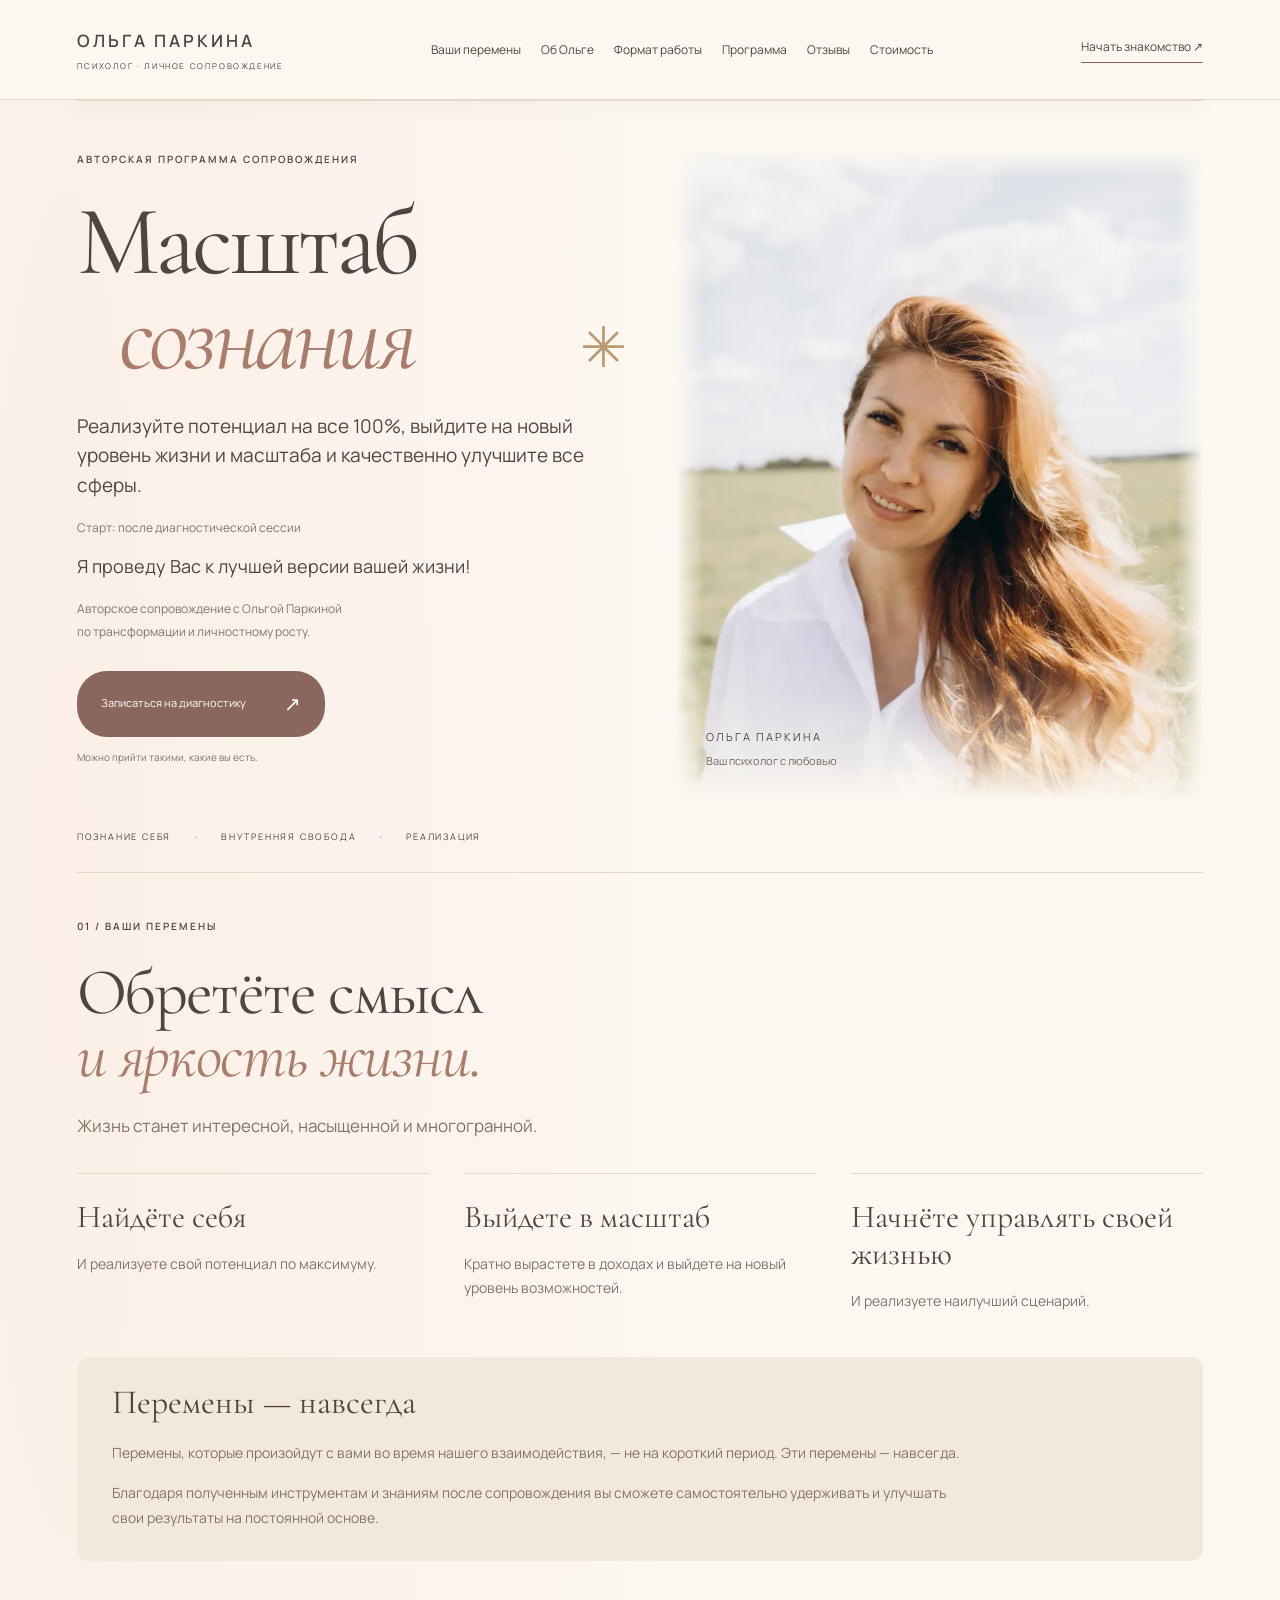
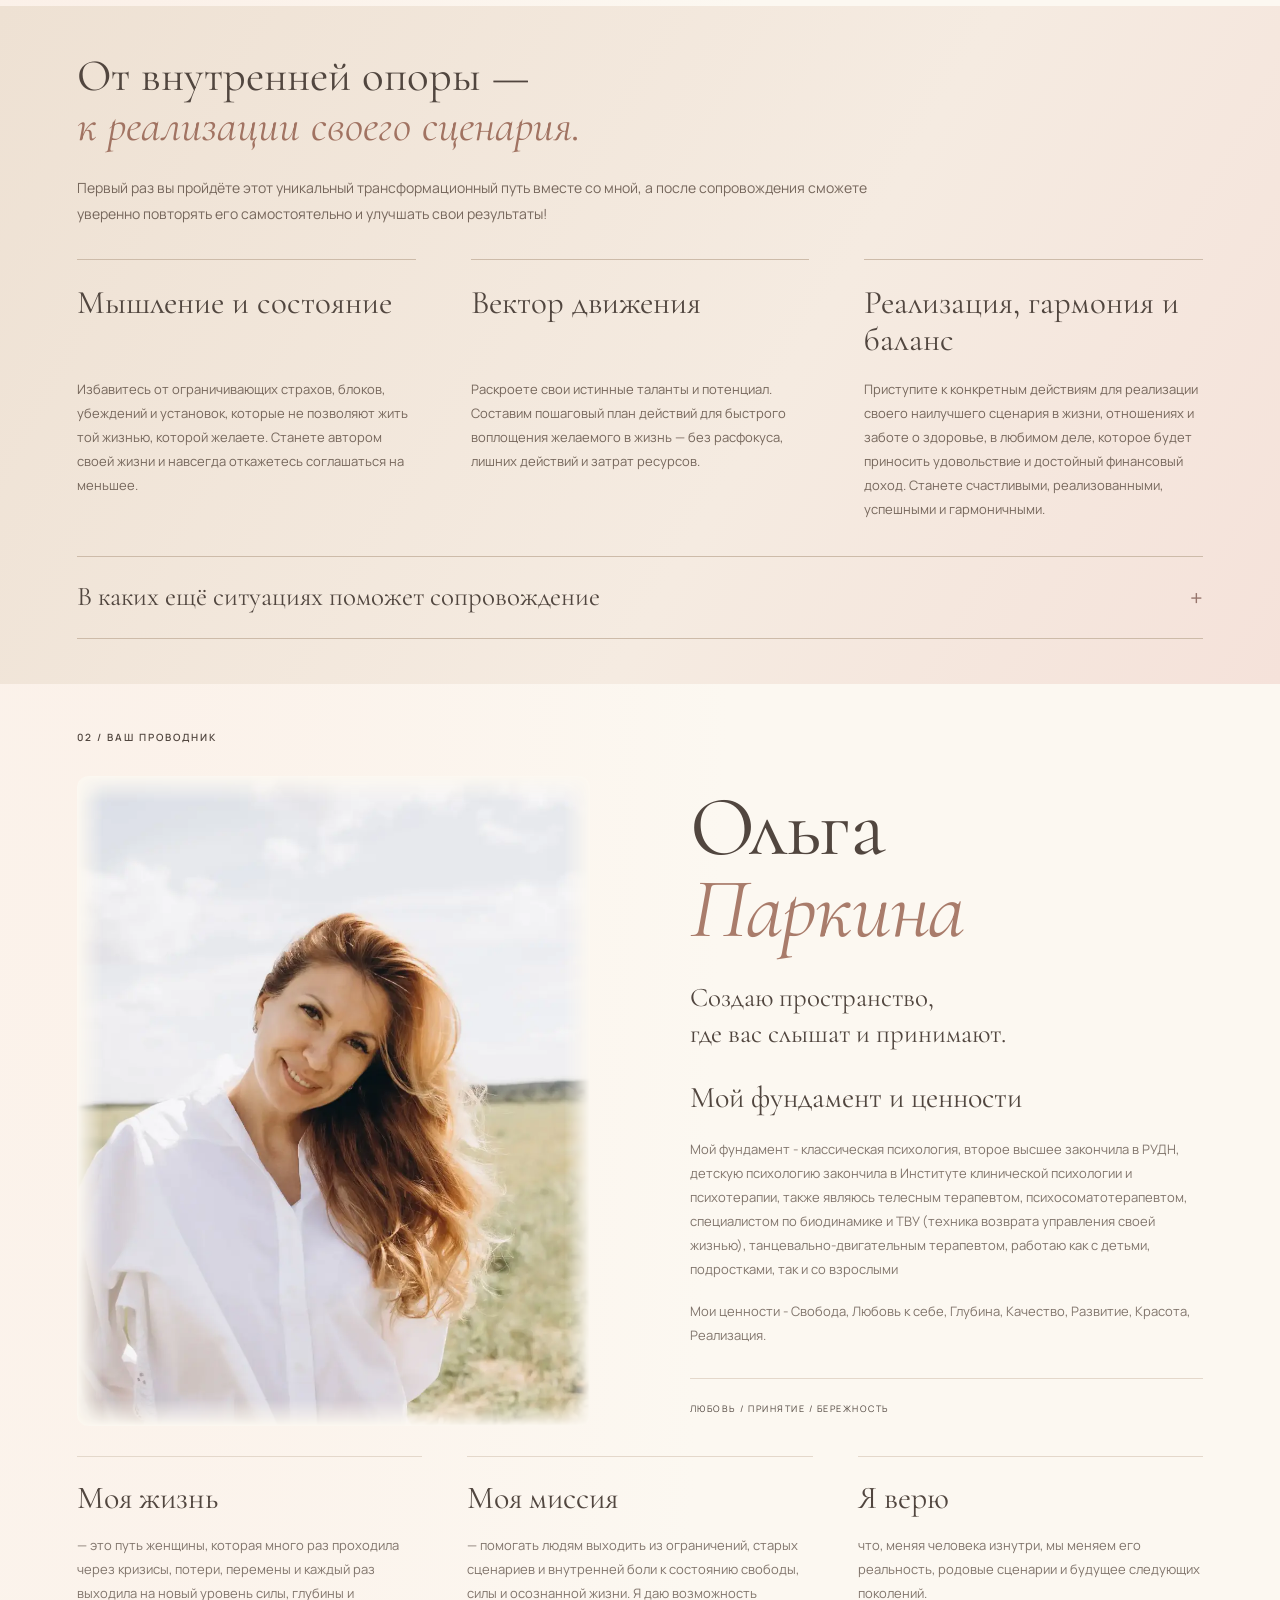
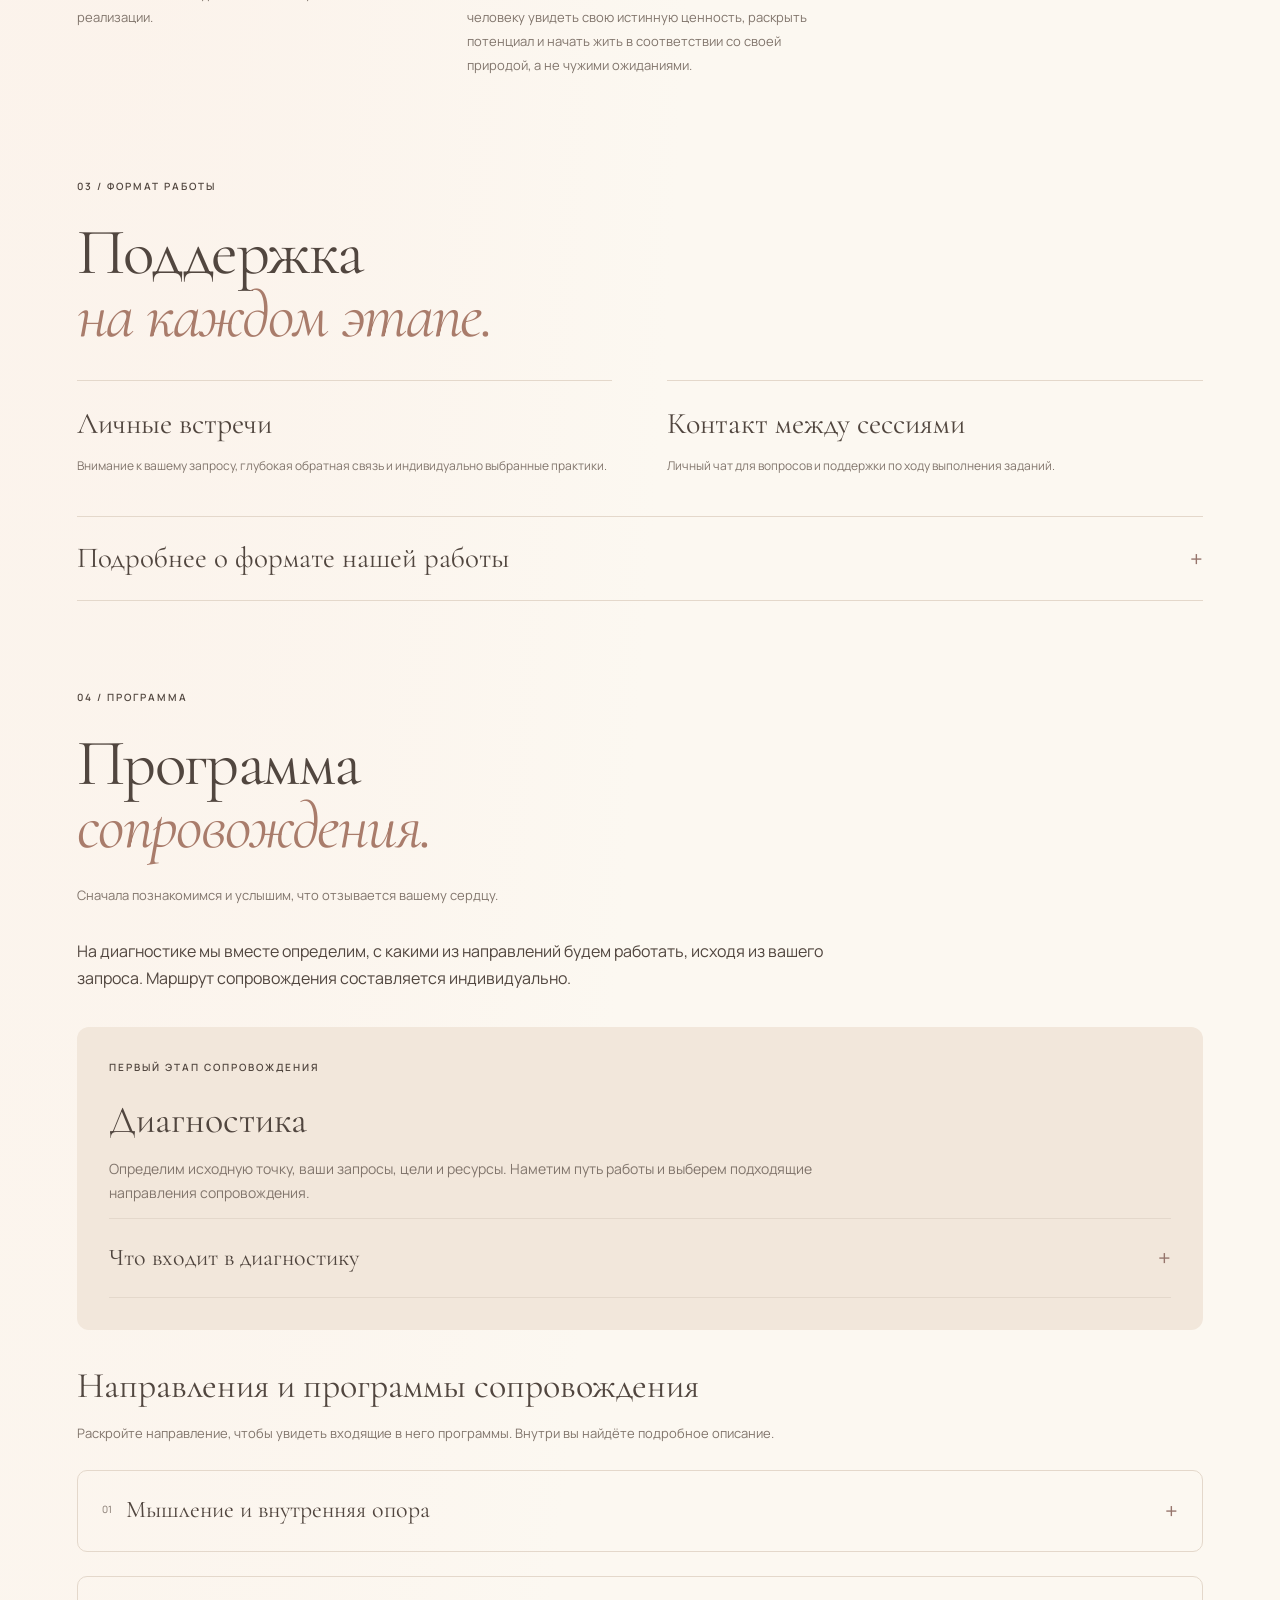
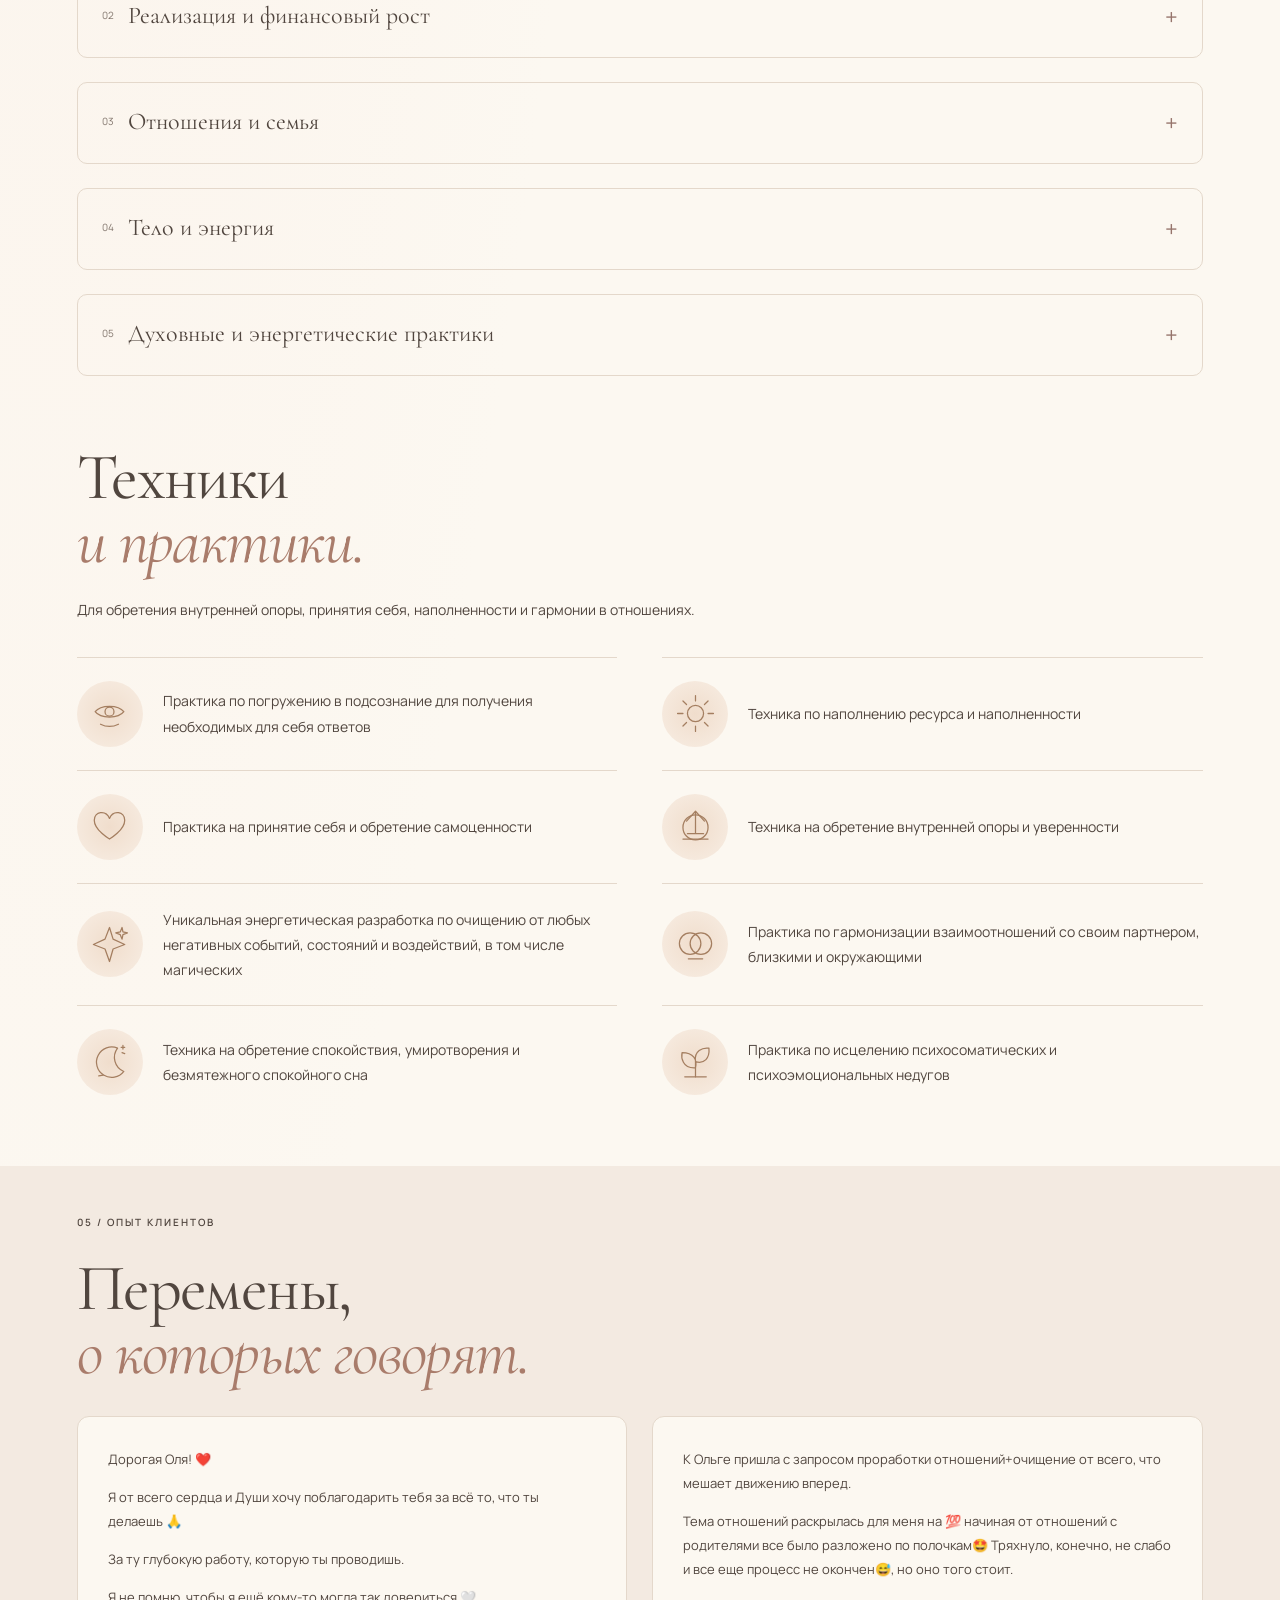
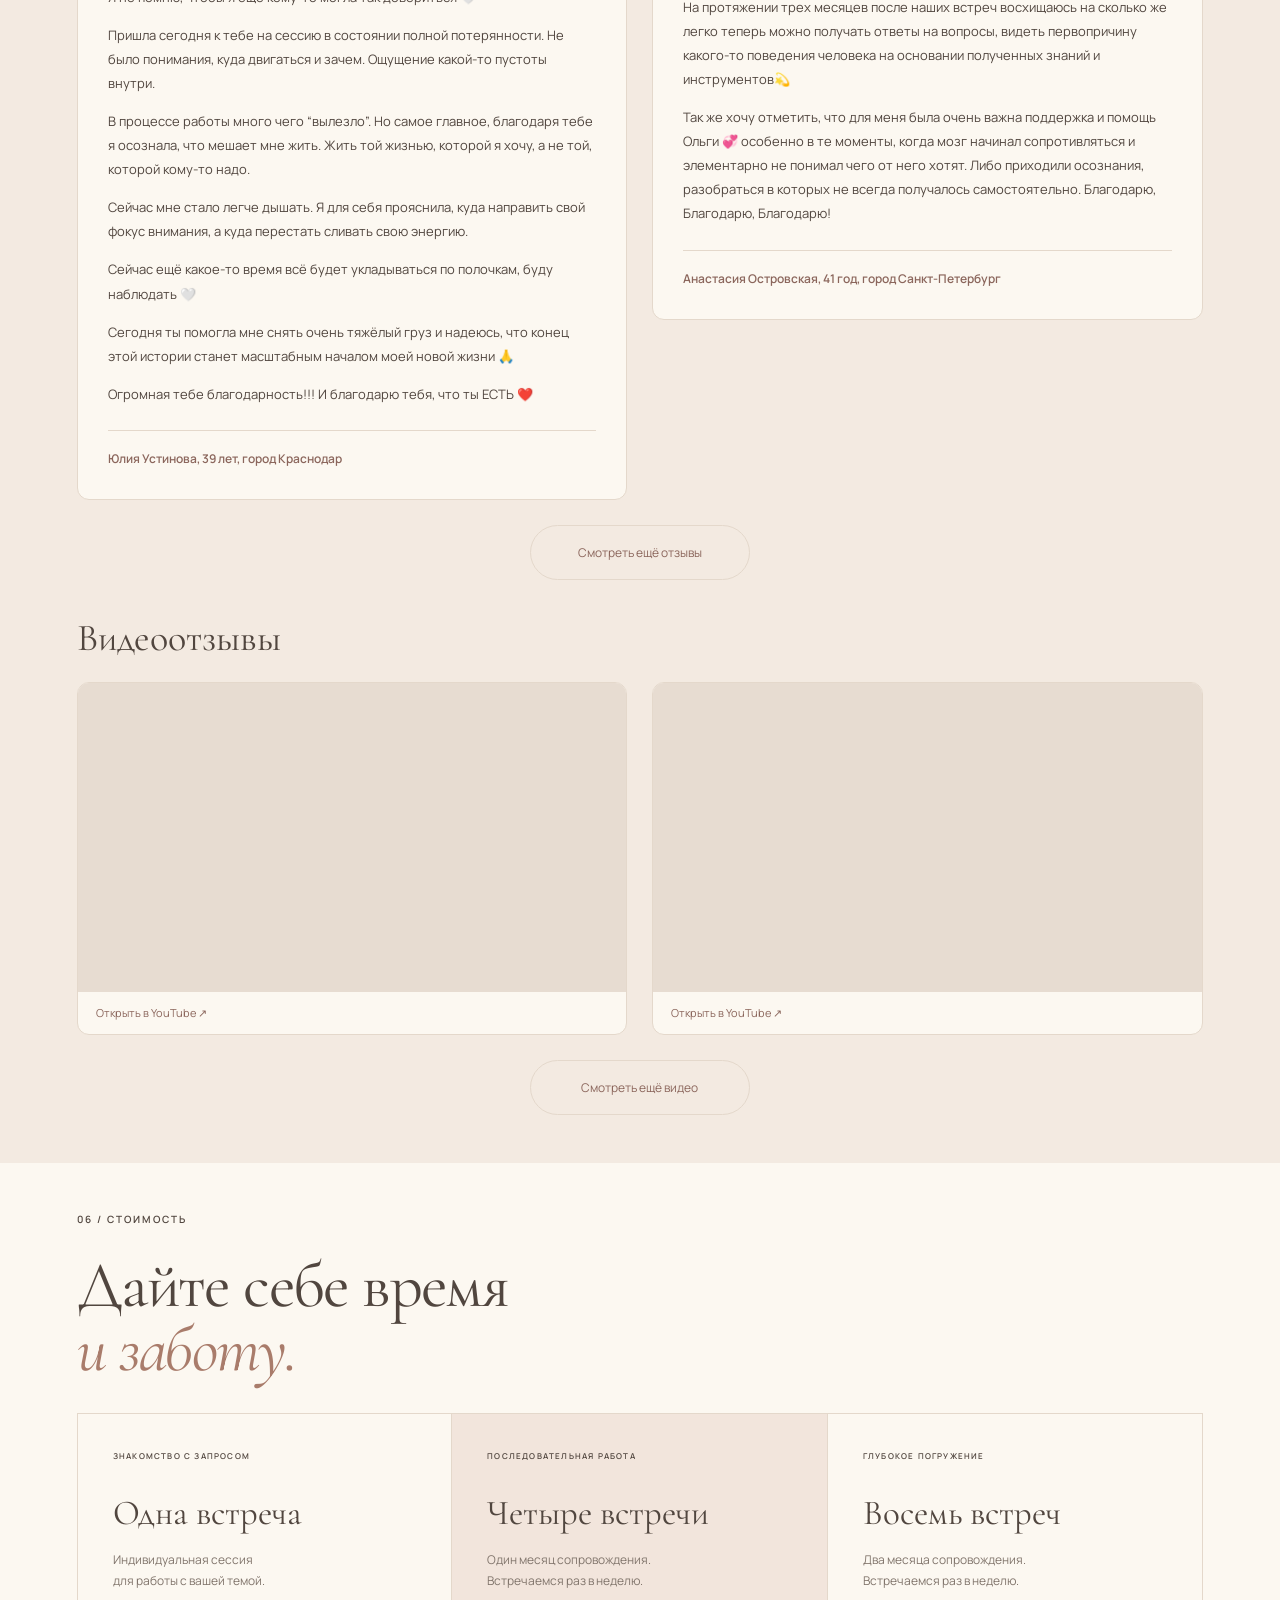
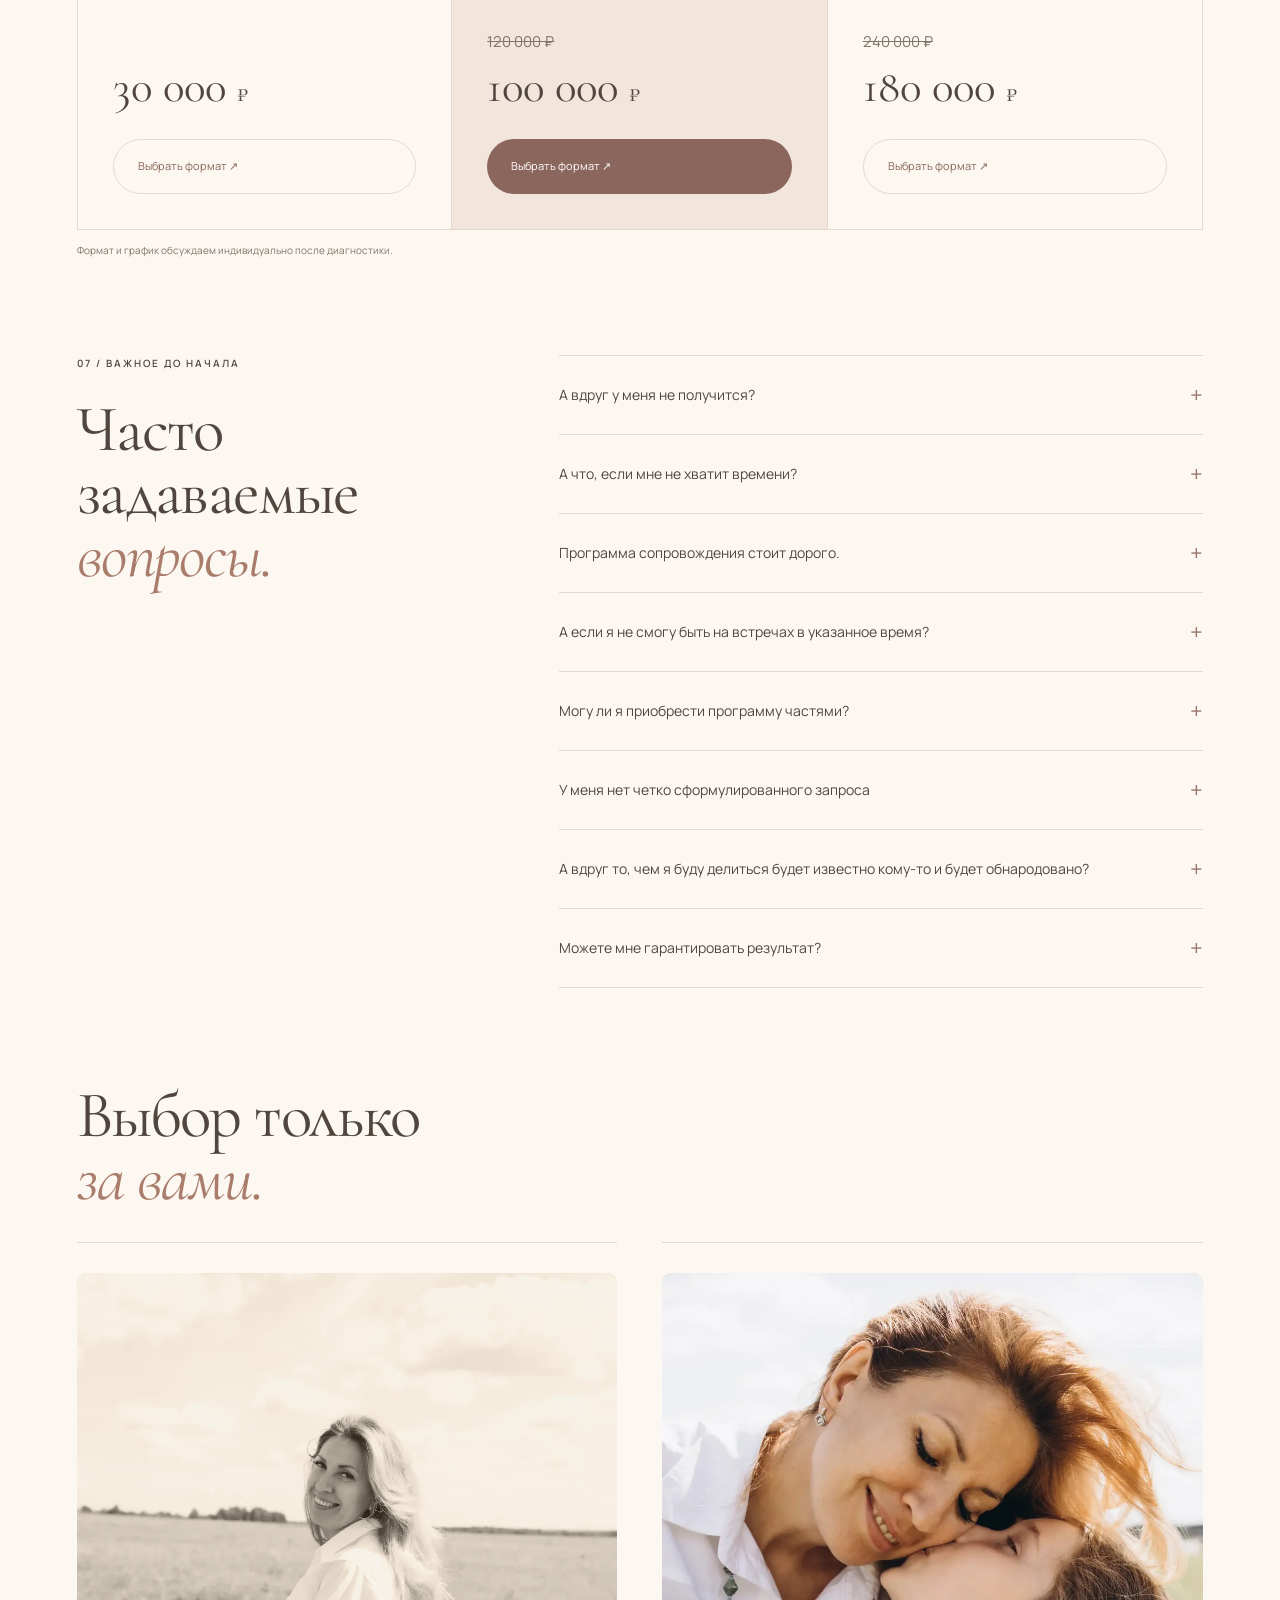
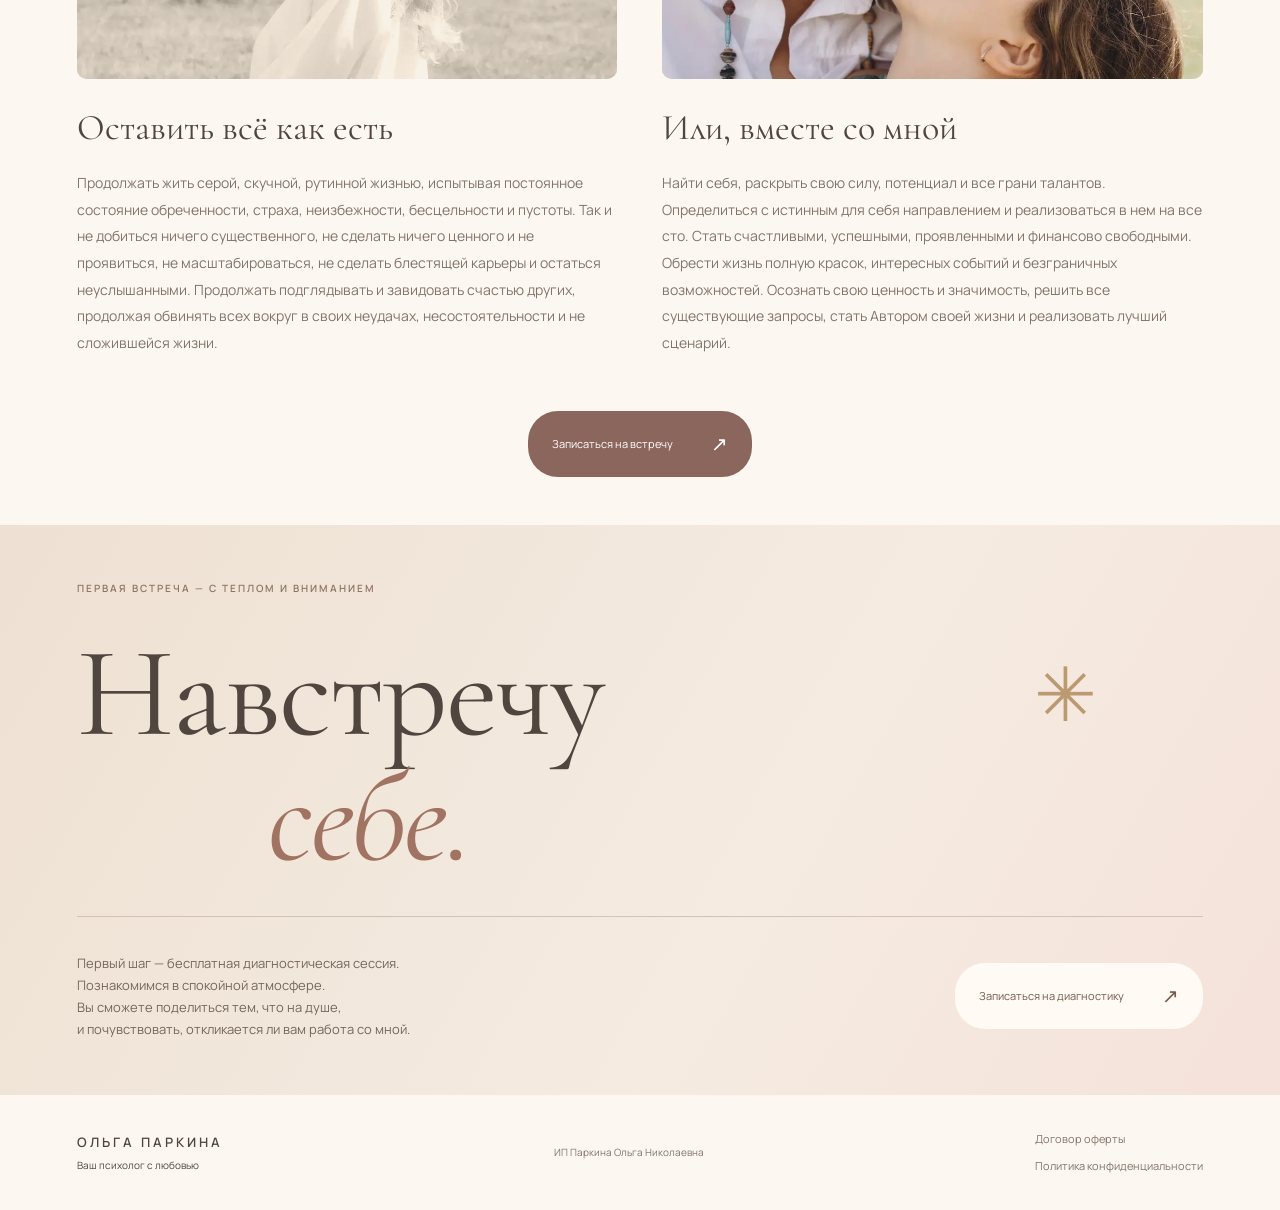
==== index.html @ 393d0959 "Add files via upload" ====
<!doctype html>
<html lang="ru"><head><meta charset="utf-8"><meta name="viewport" content="width=device-width, initial-scale=1"><title>Ольга Паркина — Масштаб сознания</title><meta name="description" content="Личное сопровождение с Ольгой Паркиной. Внутренняя опора, отношения и реализация. Начните с диагностической сессии."><link rel="stylesheet" href="style.css"></head><body>
<header class="nav wrap"><a class="brand" href="#">ОЛЬГА ПАРКИНА<span>ПСИХОЛОГ · ЛИЧНОЕ СОПРОВОЖДЕНИЕ</span></a><button class="menu-toggle" type="button" aria-controls="site-menu" aria-expanded="false">Меню <span aria-hidden="true">☰</span></button><nav id="site-menu" aria-label="Основная навигация"><a href="#approach">Ваши перемены</a><a href="#about">Об Ольге</a><a href="#work-format">Формат работы</a><a href="#program">Программа</a><a href="#reviews">Отзывы</a><a href="#formats">Стоимость</a></nav><a class="nav-cta" href="#contact">Начать знакомство ↗</a></header>
<main><section class="hero wrap"><div class="hero-copy"><p class="eyebrow">АВТОРСКАЯ ПРОГРАММА СОПРОВОЖДЕНИЯ</p><h1>Масштаб<br><em>сознания</em><span class="star">✳</span></h1><p class="hero-lead">Реализуйте потенциал на все 100%, выйдите на новый уровень жизни и масштаба и качественно улучшите все сферы.</p><p class="hero-start">Старт: после диагностической сессии</p><p class="hero-promise">Я проведу Вас к лучшей версии вашей жизни!</p><p class="muted intro">Авторское сопровождение с Ольгой Паркиной<br>по трансформации и личностному росту.</p><a class="button" href="https://forms.yandex.ru/u/6a3d4fcc02848f9a4766bef6" target="_blank" rel="noopener">Записаться на диагностику <span>↗</span></a><p class="micro">Можно прийти такими, какие вы есть.</p></div><div class="hero-photo"><img src="assets/olga.webp" alt="Ольга Паркина" fetchpriority="high"><div class="photo-label">ОЛЬГА ПАРКИНА <span>Ваш психолог с любовью</span></div></div><div class="hero-bottom"><span>ПОЗНАНИЕ СЕБЯ</span><i>·</i><span>ВНУТРЕННЯЯ СВОБОДА</span><i>·</i><span>РЕАЛИЗАЦИЯ</span></div></section>
<section id="approach" class="changes-section"><div class="section wrap"><div class="section-head"><p class="eyebrow">01 / ВАШИ ПЕРЕМЕНЫ</p><h2>Обретёте смысл<br><em>и яркость жизни.</em></h2><p class="outcome-lead">Жизнь станет интересной, насыщенной и многогранной.</p></div><div class="outcome-grid"><article><h3>Найдёте себя</h3><p>И реализуете свой потенциал по максимуму.</p></article><article><h3>Выйдете в масштаб</h3><p>Кратно вырастете в доходах и выйдете на новый уровень возможностей.</p></article><article><h3>Начнёте управлять своей жизнью</h3><p>И реализуете наилучший сценарий.</p></article></div><div class="lasting-change"><h3>Перемены — навсегда</h3><p>Перемены, которые произойдут с вами во время нашего взаимодействия, — не на короткий период. Эти перемены — навсегда.</p><p>Благодаря полученным инструментам и знаниям после сопровождения вы сможете самостоятельно удерживать и улучшать свои результаты на постоянной основе.</p></div></div><div class="dark direction-section"><div class="wrap section"><div class="section-head"><h3 class="changes-subtitle">От внутренней опоры —<br><em>к реализации своего сценария.</em></h3><p class="direction-intro">Первый раз вы пройдёте этот уникальный трансформационный путь вместе со мной, а после сопровождения сможете уверенно повторять его самостоятельно и улучшать свои результаты!</p></div><div class="pillars"><article><h3>Мышление и состояние</h3><p>Избавитесь от ограничивающих страхов, блоков, убеждений и установок, которые не позволяют жить той жизнью, которой желаете. Станете автором своей жизни и навсегда откажетесь соглашаться на меньшее.</p></article><article><h3>Вектор движения</h3><p>Раскроете свои истинные таланты и потенциал. Составим пошаговый план действий для быстрого воплощения желаемого в жизнь — без расфокуса, лишних действий и затрат ресурсов.</p></article><article><h3>Реализация, гармония и баланс</h3><p>Приступите к конкретным действиям для реализации своего наилучшего сценария в жизни, отношениях и заботе о здоровье, в любимом деле, которое будет приносить удовольствие и достойный финансовый доход. Станете счастливыми, реализованными, успешными и гармоничными.</p></article></div><div class="direction-situations"><details><summary>В каких ещё ситуациях поможет сопровождение <b>+</b></summary><div class="expanded-copy"><p>когда нет понимания Кто Я?</p><p>когда не хватает денег или они утекают сквозь пальцы</p><p>когда жизнь подошла к определенному рубежу и нет понимания куда двигаться дальше</p><p>когда чувствуете, что в вас есть силы и потенциал, но вы не идете в реализацию и не знаете, что с этим делать</p><p>когда низкая самооценка мешает жить полноценной жизнью и крадет ваше счастливое будущее</p><p>когда есть внешнее благополучие, но нет внутренней удовлетворенности</p><p>когда нет сил, ресурсов, энергии и накрывает апатия</p><p>когда есть ощущение, что все, что делается в жизни делается для кого-то, кроме себя</p><p>когда есть желание что-то делать, но не хватает мотивации в собственных силах</p><p>когда есть любые проблемы со здоровьем, но классическая медицина бессильна, при этом физические показатели могут быть в норме</p><p>когда есть ощущение, что живете не своей жизнью</p><p>когда прикладываются неимоверные усилия, но не получается снова и снова</p><p>когда все время преследуют неудачи, потери, плохое самочувствие и болезни</p><p>когда не складываются личные отношения, измены, предательства, созависимость, рукоприкладство</p><p>для тех, кто хочет увидеть новые возможности и горизонты для себя в личной жизни</p><p>когда начинается предрасположенность к измененным состояниям - алкоголь, наркотики, игромания, шопоголизм и тд</p><p>для тех, кто хочет стать создателем своей жизни и взять от нее самое лучшее</p></div></details></div></div></div></section>
<section id="about" class="about wrap"><p class="eyebrow about-section-label">02 / ВАШ ПРОВОДНИК</p><div class="about-image"><img src="assets/portrait.webp" alt="Портрет Ольги Паркиной" loading="lazy"></div><div class="about-copy"><h2>Ольга<br><em>Паркина</em></h2><p class="about-lead">Создаю пространство,<br>где вас слышат и принимают.</p><div class="about-story"><h3>Мой фундамент и ценности</h3><p>Мой фундамент - классическая психология, второе высшее закончила в РУДН, детскую психологию закончила в Институте клинической психологии и психотерапии, также являюсь телесным терапевтом, психосоматотерапевтом, специалистом по биодинамике и ТВУ (техника возврата управления своей жизнью), танцевально-двигательным терапевтом, работаю как с детьми, подростками, так и со взрослыми</p><p>Мои ценности - Свобода, Любовь к себе, Глубина, Качество, Развитие, Красота, Реализация.</p></div><div class="values">ЛЮБОВЬ / ПРИНЯТИЕ / БЕРЕЖНОСТЬ</div></div><div class="about-columns"><article><h3>Моя жизнь</h3><p>— это путь женщины, которая много раз проходила через кризисы, потери, перемены и каждый раз выходила на новый уровень силы, глубины и реализации.</p></article><article><h3>Моя миссия</h3><p>— помогать людям выходить из ограничений, старых сценариев и внутренней боли к состоянию свободы, силы и осознанной жизни. Я даю возможность человеку увидеть свою истинную ценность, раскрыть потенциал и начать жить в соответствии со своей природой, а не чужими ожиданиями.</p></article><article><h3>Я верю</h3><p>что, меняя человека изнутри, мы меняем его реальность, родовые сценарии и будущее следующих поколений.</p></article></div></section>
<section id="work-format" class="section wrap"><div class="section-head"><p class="eyebrow">03 / ФОРМАТ РАБОТЫ</p><h2>Поддержка<br><em>на каждом этапе.</em></h2></div><div class="support"><article><h3>Личные встречи</h3><p>Внимание к вашему запросу, глубокая обратная связь и индивидуально выбранные практики.</p></article><article><h3>Контакт между сессиями</h3><p>Личный чат для вопросов и поддержки по ходу выполнения заданий.</p></article></div><div class="support-details"><details><summary>Подробнее о формате нашей работы <b>+</b></summary><div class="expanded-copy"><p>Каждый день я буду помогать вам пройти этот трансформационный путь до конца</p><p class="format-subheading"><strong>Время</strong></p><p>С первого дня нашего взаимодействия вы будете выполнять только точечные и целевые действия на пути решения своих существующих запросов и достижения поставленных целей, поэтому запланируйте 20–30 минут в день на протяжении всего нашего взаимодействия</p><p class="format-subheading"><strong>Действия</strong></p><p>Вы выполняете все рекомендации и необходимые задания, а я со своей стороны обеспечиваю глубокую обратную связь, поддержку на каждом этапе и ответы на все возникающие в ходе выполнения заданий вопросы. В результате каждое выполненное задание и проведенная встреча будет неизбежно вас приближать к поставленным целям.</p><p class="format-subheading"><strong>Техники и практики</strong></p><p>Вы получите только самые актуальные, действующие и работающие техники, практики, методологию и приёмы, благодаря которым не получить желаемый результат просто невозможно</p><p class="format-subheading"><strong>Сопровождение</strong></p><p>Глубокое погружение и обратная связь обеспечены во время наших индивидуальных встреч. Для ответов на точечные вопросы которые будут возникать между нашими встречами предусмотрен личный чат. Поддержка, мотивация и вдохновение вам обеспечены каждый день.</p><p class="format-subheading"><strong>Мотивация</strong></p><p>После получения первых результатов которые вы почувствуете и увидите уже сразу после первых наших встреч, вы сами будете замотивированы пройти этот трансформационный путь как можно быстрее и до самого конца.</p><p class="format-subheading"><strong>Комфорт</strong></p><p>Взаимодействие происходит на специальной платформе, запись встреч осуществляется при необходимости, к которым вы всегда сможете вернуться в удобное для себя время.</p></div></details></div></section>
<section id="program" class="section wrap"><div class="section-head"><p class="eyebrow">04 / ПРОГРАММА</p><h2>Программа<br><em>сопровождения.</em></h2><p class="muted">Сначала познакомимся и услышим, что отзывается вашему сердцу. </p></div><p class="program-overview">На диагностике мы вместе определим, с какими из направлений будем работать, исходя из вашего запроса. Маршрут сопровождения составляется индивидуально.</p><div class="diagnostic-stage"><p class="eyebrow">ПЕРВЫЙ ЭТАП СОПРОВОЖДЕНИЯ</p><h3>Диагностика</h3><p>Определим исходную точку, ваши запросы, цели и ресурсы. Наметим путь работы и выберем подходящие направления сопровождения.</p><details><summary>Что входит в диагностику<b>+</b></summary><div class="expanded-copy"><ul><li>Продиагностируем текущее состояние, чтобы обозначить исходную точку</li><li>Выявим те сферы жизни, которые требуют особого внимания и незамедлительной коррекции</li><li>Определим сильные и слабые стороны, а также предрасположенности с целью понимания в каком направлении двигаться дальше</li><li>Определим цели, задачи и запросы, с которыми важно справиться и к чему хотите прийти</li><li>Наметим пути для решения ваших запросов, личного роста и становления</li><li>Обозначим ресурсы, которыми вы располагаете в настоящий момент, а какие еще только необходимо восполнить для воплощения желаемого в жизнь</li><li>Зарядитесь мотивацией и вдохновением пройти этот трансформационный путь вместе со мной</li></ul></div></details></div><div class="program-list-heading"><h3>Направления и программы сопровождения</h3><p>Раскройте направление, чтобы увидеть входящие в него программы. Внутри вы найдёте подробное описание.</p></div><div class="program grouped-program"><details class="program-group"><summary><span>01</span>Мышление и внутренняя опора<b>+</b></summary><p class="group-intro">Познание себя, чувства, убеждения и опыт детства.</p><div class="group-topics"><details><summary>Мышление<b>+</b></summary><div class="expanded-copy"><ul><li>Выявите и устраните ограничивающие убеждения, установки, блоки, страхи, которые не позволяют не только проявляться реализовываться, жить в балансе, забирать свои победы, но не дают сделать первого шага.</li><li>Сформируете такое мышление, которое будет поддерживать вас в достижении самых амбициозных целей, планов и задач.</li><li>Освободитесь от внутреннего критика, и раз и навсегда избавитесь от обесценивания себя, своего пути и всех достижений.</li><li>Обретете крепкую опору, нерушимую уверенность в себе и внутреннюю силу, для того, чтобы идти к поставленным целям, не ожидая чего нибудь мнения и поддержки, не опасаясь осуждения и непонимания</li><li>Избавитесь от денежных блоков и впустите финансовое изобилие в свою жизнь.</li><li>Перестанете сомневаться в том, что вы достойны большего, и поймете, что вы достойны иметь в этой жизни все, что хочется.</li><li>Трансформируем ваши страхи в силу и сделаем своими союзниками, чтобы в состоянии легкости, спокойствия и уверенности проходить любые жизненные этапы, ситуации и испытания.</li></ul></div></details><details><summary>Состояния, чувства и эмоции<b>+</b></summary><div class="expanded-copy"><ul><li>Внедрите простые, но эффективные техники для освобождения себя от негативных эмоций и программ, а также наполнитесь силами и энергией для дальнейших активных действий.</li><li>Научитесь осознавать свои эмоции и управлять ими, чтобы они стали вашими надежными помощниками, благодаря которым вы будете выходить победителями из любой жизненной ситуации.</li><li>Перейдете в состояние ресурса, что позволит за меньший период времени успевать как можно больше, а все процессы будут осуществляться из состояния легкости, радости и гармонии</li><li>Внедрите новые привычки, которые позволят успешно самореализовываться и эффективно развиваться в истинном для себя направлении без страха, волнений и саботажа.</li><li>Перестанете повторять негативный сценарий и выстроите свою жизнь в соответствии со своими внутренними желаниями, ощущениями и мировоззрением</li><li>Обретете навык другого мышления и взгляда на мир, что позволит сохранять позитивное состояние, открываться новому и видеть возможности.</li><li>Станете магнитом только для самых благоприятных событий, обстоятельств, возможностей и нужных людей.</li></ul></div></details><details><summary>Познание себя<b>+</b></summary><div class="expanded-copy"><ul><li>Получите четкое понимание “Кто я?” и установите прочную связь со своим внутренним голосом, который станет мощным союзником на жизненном пути и в реализации задуманного</li><li>Определите свои истинные желания и потребности, что позволит идти именно к достижению своих целей и раз и навсегда перестать обслуживать чужие</li><li>Познаете свои способности, уникальности и особенности</li><li>Перестанете быть постоянно удобными и выгодными для всех кроме себя, задвигая свои потребности и желания на второй план</li><li>Обретете баланс между “хочу” “могу” и “надо”, начнете слышать себя и действовать, украшая жизнь приятными моментами и радостью</li><li>Осознаете свою ценность и значимость для себя и этого мира</li><li>Осознаете, что вы и есть самый главный, значимый человек для себя на этой Земле</li><li>Примите и полюбите себя в обновленном образе и жизни через момент “здесь и сейчас”</li><li>Научитесь экологично выстраивать личные границы таким образом, чтобы не находиться в постоянном состоянии защиты и нападения, а быть в балансе.</li></ul></div></details><details><summary>Проработка детских травм<b>+</b></summary><div class="expanded-copy"><ul><li>Узнаете что вообще такое детские травмы, в результате чего они могут возникать</li><li>Осознаете, чем отличаются детские травмы от тех, которые были получены в более зрелом возрасте и поймете что они могут быть более губительными и разрушительными для вашей жизни</li><li>Разберетесь с причинно-следственными связями, возникновение тех или иных состояний в вашей жизни, которые вызывают чувство стресса, подавленности и оказывают негативное влияние на текущую событийность</li><li>Избавитесь от блоков, страхов всего того, что тянется с самого детства и не позволяет жить полноценной жизнью</li><li>Осознаете уроки полученные в детстве и переведете в свой ресурс и потенциал</li><li>Осознаете какие травмы вы могли получить еще в самом раннем возрасте, можете о них даже не помнить, но они оказывают влияние на вашу жизнь</li><li>Научитесь экологично избавляться от травмирующих ситуаций и опыта, который вы даже не помните</li><li>Убедитесь в том, что травмы можно получить находясь еще во внутриутробном периоде своей жизни</li><li>Осознаете, как отношения между вашими родителями, в семье влияют на выбор партнера и отношения уже в вашей семье</li><li>Осознаете, что именно детские травмы являются корнем подавляющих проблем во взрослой жизни</li><li>Научитесь быстро находить свои детские травмы и быстро исцеляться от них без рецидивов и повторений</li></ul></div></details></div></details><details class="program-group"><summary><span>02</span>Реализация и финансовый рост<b>+</b></summary><p class="group-intro">Таланты, своё направление, деньги и шаги к желаемой жизни.</p><div class="group-topics"><details><summary>Распаковка талантов и потенциала<b>+</b></summary><div class="expanded-copy"><ul><li>Определите ключевые сферы вашей жизни, которые зажигают, вдохновляют и дарят мотивацию для движения вперед</li><li>Определите ключевую компетенцию основанную на ваших талантах и особенностях</li><li>Научитесь пользоваться вашей жизненной силой и исключительностью в своем направлении и жизни</li><li>Выведете на свет свой скрытый потенциал, который долго был в заточении, и вы могли даже не подозревать о его существовании, но всегда чувствовали, что способны на большее</li><li>Выявите свою уникальность и создадите сильный образ для последующей уверенной трансляции себя этому миру</li><li>Поймете смысл своей жизни, осознаете свое призвание и миссию</li><li>Распакуйте все грани своих талантов, потенциала и аутентичности.</li></ul></div></details><details><summary>Выбор истинного направления для реализации<b>+</b></summary><div class="expanded-copy"><ul><li>Выберете истинное направление для себя, в котором вы проявите все грани своих талантов и способностей через состояние легкости и удовольствия</li><li>Выбранное направление будет максимально перспективным и сочетать в себе и достойный финансовый результат и максимальное саморазвитие</li><li>Выберете такое направление, через которое будет реализовываться ваш потенциал, предназначение и миссия</li><li>Обретете уверенность в завтрашнем дне и понимание, что двигаетесь самой верной для себя дорогой</li><li>Увидите новые возможности и станете генератором идей того - что нового и ценного вы можете создать в этой жизни и дать этому миру</li><li>Убедитесь в том, что любимое дело - выбранное по душе, может и должно приносить не только удовольствие, но и стабильный финансовый доход</li><li>Научитесь вести честный диалог с самими собой для глубокого понимания собственных ценностей и убеждений, которые определяют выборы и решения, для того, чтобы каждый выбор был истинным и выигрышным</li></ul></div></details><details><summary>Распаковка финансов<b>+</b></summary><div class="expanded-copy"><ul><li>Обнаружите причины отсутствия денег или наличия не в том количестве, в котором желаете</li><li>Устраните ограничения и денежные блоки, которые препятствуют финансовому изобилию в вашей жизни</li><li>Разберетесь с причиной именно ваших долгов и кредитов и научитесь жить не обременяя себя непосильными долговыми обязательствами</li><li>Узнаете все секреты влияния тела и мыслей, научитесь на уровне физики создавать большее и впустите новые денежные потоки в свою жизнь</li><li>Установите причинно-следственные связи относительно того, как родители и различные формы взаимодействия с людьми влияют на ваш уровень дохода</li><li>Обретете баланс между материальным и духовным, “заземлите свои масштабные цели” и научитесь моделировать их проявление в жизнь в наилучшем для себя виде и исходе</li><li>Разработаете план по гармонизации и восполнению ресурсов, чтобы избежать утечки денежной энергии и нестабильности</li><li>Осознаете материальную ценность своего предназначения и жизненного пути</li><li>Обнаружим и нейтрализуем негативные родовые установки, которые не позволяют вам иметь деньги в большем количестве, достойно зарабатывать, масштабировать или деньги уходят как сквозь пальцы</li><li>Создадим новую ветку реальности в которой у вас будут и финансовое благополучие и баланс во всех сферах</li></ul></div></details><details><summary>Создание фундамента новой успешной жизни<b>+</b></summary><div class="expanded-copy"><ul><li>Избавитесь от токсичного окружения и всего того, что тормозит или препятствует получению желаемых для себя результатов</li><li>Сделаете своим образом жизни применение полученных знаний и навыков, что сделает вас гармоничными и удовлетворенными</li><li>Раскроете свои скрытые ресурсы и научитесь пользоваться вашей глубинной силой и энергией для воплощения своих самых смелых и амбициозных целей и намерений</li><li>Поймете что именно вам необходимо использовать для максимальной реализации, личностного роста и роста в доходах</li><li>Начнете транслировать себя этому миру уверенно без страха насмешек и осуждения</li><li>Несмотря на все внешние обстоятельства вы всегда будете чувствовать крепкую внутреннюю опору и знать свой вектор движения</li><li>Сформируете прочный фундамент для вашего успеха и начнете создавать жизнь, наполненную смыслом, радостью и вдохновением</li></ul></div></details><details><summary>Вектор движения<b>+</b></summary><div class="expanded-copy"><ul><li>Создадите подробный пошаговый план по реализации в истинном для себя направлении или в любимом деле, которое будет приводить приносить удовольствие и достойный доход</li><li>Перестанете саботировать и оправдывать свое бездействие, винить себя за лень и прокрастинацию</li><li>Возьмете четкий курс на успех в выбранном для себя направлении и поставленной задаче</li><li>Получите необходимый объем энергии мотивации и вдохновения для прохождения пути и достижения поставленных целей</li><li>Начнете управлять обстоятельствами и организовывать события таким образом, чтобы возможности для достижения желаемого и движения вперед появлялись легко, естественно и по запросу</li><li>Возьмете ответственность за свою жизнь в свои руки и станете ее автором</li><li>Приступите к выполнению конкретных действий для скорейшего воплощения того, о чем только мечтается</li></ul></div></details><details><summary>Реализация, здоровье, успех и баланс<b>+</b></summary><div class="expanded-copy"><ul><li>Найдете себя, свое предназначение и миссию</li><li>Кратно вырастите в доходах, выйдете в проявленность и масштаб</li><li>Обретете баланс между бизнесом, карьерой и личной жизнью</li><li>Примените все грани своих талантов для раскрытия через свою уникальность</li><li>Реализуетесь в истинном для себя направлении, которое будет приносить удовлетворение и высокий финансовый доход</li><li>Станете ценными и значимыми для себя и своего окружения</li><li>Обретете смысл и яркость жизни, которая наконец станет насыщенной, интересной, увлекательной и многогранной</li><li>Показатели всех сфер вашей жизни улучшатся и заиграют разными красками</li><li>Укрепите состояние здоровья и общего самочувствия</li><li>Наполнитесь энергией, будете всегда в ресурсе, полны сил и вдохновения</li><li>Станете счастливыми, реализованными, успешными, гармоничными, здоровыми и финансово благополучными</li></ul></div></details></div></details><details class="program-group"><summary><span>03</span>Отношения и семья<b>+</b></summary><p class="group-intro">Личные границы, семейные сценарии, родительство и отношения с близкими.</p><div class="group-topics"><details><summary>Родовые программы<b>+</b></summary><div class="expanded-copy"><ul><li>Поймете, как родительские сценарии и родовые программы влияют на ваше состояние и жизнь в целом</li><li>Отследите, чей конкретно сценарий вы проживаете в настоящий момент, и поймете, что к вашей собственной жизни это не имеет никакого отношения</li><li>Скорректируете и трансформируете родительские сценарии и программы таким образом, чтобы не было повторения негативного опыта и начнете жить своей жизнью</li><li>Благодаря сепарации от родителей откроете истинного себя, свой путь, возможности и миссию</li><li>Примите полную ответственность за собственное развитие и личностный рост, а также научитесь экологично преодолевать наследственные ограничения</li><li>Создадите собственную программу развития совершенствуясь и исключая негативный опыт, сформируете обновленный опыт для себя, своих детей и всех поколений вашего Рода</li><li>Обретете навык глубокого самоанализа и саморегуляции для постоянного развития и улучшения качества жизни</li><li>Получите силу, мудрость, ресурсы и поддержку всего своего Рода, для того чтобы легко двигаться в потоке жизни и получать от нее все блага</li></ul></div></details><details><summary>Отношения в семье и с окружением<b>+</b></summary><div class="expanded-copy"><ul><li>Приходим к пониманию того, какую именно роль в вашей жизни выполняет человек в конкретной ситуации</li><li>Начнете читать людей как открытую книгу, понимая их мысли, желания и то, что остается между строк</li><li>Научитесь позволять себе быть собой,а другим, другими</li><li>Начнете говорить с людьми на одном языке, достигая полного взаимопонимания, не наступая на горло самому себе и не предавая себя</li><li>Научитесь выстраивать личные границы экологично, не нападая и не защищаясь, чтобы всегда быть в балансе</li><li>Поймете, что весь мир и окружающие люди, это зеркала, которые показывают лишь то, что находится в вас самих</li><li>Наладите гармоничные отношения с окружающими, близкими и коллегами</li><li>Поймете с какими именно людьми вы можете выстраивать крепкие партнерские отношения, а кто пришел в вашу жизнь для получения опыта</li><li>Научитесь говорить “да” или “нет” в нужный момент, не испытывая при этом неудобств</li><li>Скорректируете свой круг общения, окружите себя единомышленниками, которые будут вас понимать, поддерживать и вдохновлять на достижение целей</li></ul></div></details><details><summary>Проблемы с зачатием и деторождением<b>+</b></summary><div class="expanded-copy"><ul><li>Собираем всю репродуктивную историю включая семейную</li><li>Проводим диагностику “здесь и сейчас”, чтобы понимать на чем сконцентрировать внимание</li><li>Проводим анализ ресурсов, чтобы понять на что можем опереться и что поможет в нашей работе (люди, качество вашей жизни, техники, практики, и так далее)</li><li>Если есть психотравмирующий опыт связанный с предыдущими родами, беременностями, перинатальными потерями выясняем насколько он сейчас актуализирован как влияет на текущее состояние и при необходимости, максимально бережно перерабатываем его, с учетом вашего состояния</li><li>Составляем список убеждений касающегося процесса деторождения и вашей роли в этом процессе, выявляем негативные мешающие установки и трансформируем их в конструктивные</li><li>Составляем план действий по подготовке к беременности</li><li>Делаем все, для того чтобы в течение долгожданной беременности и последующих родов были максимально благоприятными, а ваше состояние стабильным и устойчивым</li><li>Последовательно выполняем шаги, согласно разработанному плану, оценивая результативность на каждом этапе</li></ul></div></details><details><summary>Психоэмоциональные и другие проблемы у детей и подростков<b>+</b></summary><div class="expanded-copy"><ul><li>Собираем всю информацию с момента беременности и родов, были ли задержки и трудности, как обстояли и обстоят дела с учебой, семейная ситуация, отношения с родственниками, друзьями и тд</li><li>Разбираемся в ситуации, выясняем предпосылки проблем и развитие их динамики</li><li>Приходим к понимаю, какие цели преследуются и какие пути достижения этих целей используются и что не так в этих процессах</li><li>Работаем с родительскими трудными чувствами - виной, стыдом, агрессией, и тревожными состояниями</li><li>Выясняем что мешает вам быть счастливой мамой или счастливым отцом? Что мешает чувствовать радость и удовольствие вообще и от воспитание детей в частности? Счастливый ребенок может быть только у счастливых родителей, не получится гуманно воспитывать ребенка постоянно насилуя себя.</li><li>Работаем с родительским перфекционизмом - не надо быть идеальными родителями, достаточно быть живыми и испытывать различные чувства</li><li>Разрабатываем стратегию выхода из сложившейся ситуации наиболее эффективную и подходящую именно для вас с учетом не только возможностей но и уязвимостей</li><li>Внедряем выбранные подходы, отслеживаем изменения и эффективность</li><li>Убедитесь, что общение с детьми может приносить радость удовольствие и удовлетворение</li></ul></div></details></div></details><details class="program-group"><summary><span>04</span>Тело и энергия<b>+</b></summary><p class="group-intro">Контакт с телом, восстановление сил и ресурсного состояния.</p><div class="group-topics"><details><summary>Прокачка энергии<b>+</b></summary><div class="expanded-copy"><ul><li>Узнаете, где вы сливаете или добровольно отдаете свою энергию, осознаете эти процессы и вернете свое себе</li><li>Поймете что тело, это проводник энергии и к нему нужно относится с вниманием, бережно, чтобы оно прослужило долгие</li><li>Уберете блоки в теле и дадите энергии течь легко и свободно</li><li>Встроите полезные привычки которые сделают вашу жизнь энергичней активней радостней и легче</li><li>Узнаете каким способом можно генерировать энергию и где ее брать, чтобы быть всегда в ресурсе и на подъеме</li><li>Поймете, то энергичными и здоровыми можно оставаться в любом возрасте</li><li>Станете вечным генератором энергии и бесконечным ее источником не ища дополнительной поддержке извне</li></ul></div></details><details><summary>Работа с телом и восстановление его потенциала<b>+</b></summary><div class="expanded-copy"><ul><li>Внедрите полезные техники для обретения здорового, молодого и красивого тела</li><li>Получите необходимый объем энергии для физического и ментального тела, чтобы всегда быть в состоянии ресурса, чувствовать себя наполненными, на подъеме и способными покорять любые вершины</li><li>Научитесь переходить из нересурсного состояния в состояние ресурса и изобилия</li><li>Сделаете свои слабые стороны сильными, направив их себе в помощь и во благо</li><li>Будете слышать потребности своего тела, сознания и психики, для того чтобы своевременно реагировать на все поступающие сигналы и не допускать развития негативного сценария и событий в жизни</li><li>Установите контакт со своим врожденным источником (Душой) чтобы всегда знать, что делать в любой ситуации, чтобы она всегда завершалась благоприятным исходом</li><li>Запустите процессы очищения, обновления и омоложения, что поможет вам сохранять красоту внешнего и внутреннего порядка</li><li>Наладить режим питания и дня, которые подходят именно для вас, чтобы вы всегда были полны сил, ресурса и положительного настроя</li></ul></div></details></div></details><details class="program-group"><summary><span>05</span>Духовные и энергетические практики<b>+</b></summary><p class="group-intro">Работа с чакрами, прошлыми жизнями и кармическими темами.</p><div class="group-topics"><details><summary>Работа с прошлыми жизнями<b>+</b></summary><div class="expanded-copy"><ul><li>Осознаете, что ваша Душа не первый раз проживает свою жизнь</li><li>Обнаружите ту жизнь или жизни, из которых тянутся негативные исходы и ситуации, с которыми приходится сталкиваться в текущей жизни</li><li>Перезапишите негативные программы прошлых жизней, чтобы они не влияли отрицательным образом на текущую</li><li>Узнаете, сколько жизней подряд вы проживали тот или иной опыт, ситуации или событие и выйдете из этого порочного круга</li><li>Убедитесь в том, что с целью коррекции положения, важно работать не только с последней прошлой жизнью, а важно найти именно первоисточник проблем</li><li>Узнаете, какой опыт вы должны были пройти для того, чтобы усвоить необходимые уроки для выхода на более качественный уровень жизни</li><li>Поблагодарите за опыт и знания, полученные от прошлых перевоплощений, и в обновленном состоянии войдете в лучшую для себя реальность</li></ul></div></details><details><summary>Кармические задачи и коррекция<b>+</b></summary><div class="expanded-copy"><ul><li>Выявляем наличие личностных кармических программ которые существуют в настоящее время</li><li>Уходим в регрессию, для того чтобы понять что конкретно оказывает влияние на текущую ситуацию и</li><li>Осознаете, что вы можете проходить тот или иной путь “не по своей воле” а находясь под влиянием кармических программ</li><li>Проходим кармические уроки искупаем и исцеляемся от них в ускоренном варианте</li><li>Корректируем кармические программы с целью улучшения любой из сфер жизни, не тратя на это месяцы и годы жизни</li><li>С помощью понимания своих кармических программ вы сможете точно определить свое истинное направление, предназначение, как выбрать и встретиться для себя идеальным партнером, сделать бизнес успешным, улучшить состояние здоровья и тд</li><li>Узнаете, является ли ваш партнер по бизнесу, в отношениях кармическим, а также какие задачи стоят между вами, что вам необходимо проработать, осознать, чтобы союз или взаимодействие были приятными и долговечными</li></ul></div></details><details><summary>Работа с чакрами<b>+</b></summary><div class="expanded-copy"><ul><li>Узнаете что такое чакры, какие виды их существуют</li><li>Разберетесь с тем какая чакра и за что отвечает, и как блокировка одной или нескольких из них могут влиять на здоровье и жизнь в целом</li><li>Узнаете, как работать с чакрами для их гармонизации и восстановления</li><li>Научитесь прокачивать ту или иную чакру в зависимости от потребности или необходимости в данный отрезок времени (финансы, реализация, любовь, здоровье и тд)</li><li>Научитесь диагностировать состояние своих чакр в зависимости от тех событий которые происходят, состояния здоровья и получаемых результатов, чтобы понять, что необходимо подкорректировать</li><li>Осознаете насколько корректно функционирование чакр способно оказывать влияние на различные сферы жизни</li><li>Научитесь самостоятельно быстро и легко налаживать баланс в любой из чакр при любой необходимости, управляя таким образом своим состоянием, здоровьем и образом жизни</li></ul></div></details></div></details></div></section>
<section class="section wrap practices-section"><h2>Техники<br><em>и практики.</em></h2><p>Для обретения внутренней опоры, принятия себя, наполненности и гармонии в отношениях.</p><div class="practices-grid"><article class="practice-item"><span class="practice-icon" aria-hidden="true"><svg viewBox="0 0 48 48" fill="none" stroke="currentColor" stroke-width="1.4" stroke-linecap="round" stroke-linejoin="round"><path d="M8 22c6-8 26-8 32 0-6 8-26 8-32 0Z"/><circle cx="24" cy="22" r="5"/><path d="M14 36c6 3 14 3 20 0"/></svg></span><p>Практика по погружению в подсознание для получения необходимых для себя ответов</p></article><article class="practice-item"><span class="practice-icon" aria-hidden="true"><svg viewBox="0 0 48 48" fill="none" stroke="currentColor" stroke-width="1.4" stroke-linecap="round" stroke-linejoin="round"><circle cx="24" cy="24" r="9"/><path d="M24 4v6m0 28v6M4 24h6m28 0h6M10 10l4 4m20 20 4 4M38 10l-4 4M14 34l-4 4"/></svg></span><p>Техника по наполнению ресурса и наполненности</p></article><article class="practice-item"><span class="practice-icon" aria-hidden="true"><svg viewBox="0 0 48 48" fill="none" stroke="currentColor" stroke-width="1.4" stroke-linecap="round" stroke-linejoin="round"><path d="M24 38S7 28 7 17C7 7 20 5 24 15 28 5 41 7 41 17 41 28 24 38 24 38Z"/></svg></span><p>Практика на принятие себя и обретение самоценности</p></article><article class="practice-item"><span class="practice-icon" aria-hidden="true"><svg viewBox="0 0 48 48" fill="none" stroke="currentColor" stroke-width="1.4" stroke-linecap="round" stroke-linejoin="round"><path d="M10 38h28M15 32h18M24 7v25M14 18l10-11 10 11"/><circle cx="24" cy="25" r="14"/></svg></span><p>Техника на обретение внутренней опоры и уверенности</p></article><article class="practice-item"><span class="practice-icon" aria-hidden="true"><svg viewBox="0 0 48 48" fill="none" stroke="currentColor" stroke-width="1.4" stroke-linecap="round" stroke-linejoin="round"><path d="m24 5 4 13 13 6-13 5-4 14-5-14L6 24l13-6Z"/><path d="m38 5 1 5 5 1-5 2-1 5-2-5-5-2 5-1Z"/></svg></span><p>Уникальная энергетическая разработка по очищению от любых негативных событий, состояний и воздействий, в том числе магических</p></article><article class="practice-item"><span class="practice-icon" aria-hidden="true"><svg viewBox="0 0 48 48" fill="none" stroke="currentColor" stroke-width="1.4" stroke-linecap="round" stroke-linejoin="round"><circle cx="18" cy="23" r="12"/><circle cx="30" cy="23" r="12"/><path d="M16 40h16"/></svg></span><p>Практика по гармонизации взаимоотношений со своим партнером, близкими и окружающими</p></article><article class="practice-item"><span class="practice-icon" aria-hidden="true"><svg viewBox="0 0 48 48" fill="none" stroke="currentColor" stroke-width="1.4" stroke-linecap="round" stroke-linejoin="round"><path d="M33 8a17 17 0 1 0 7 26A17 17 0 0 1 33 8Z"/><path d="m12 39 5-1m21-25 3 1M39 5v4m-2-2h4"/></svg></span><p>Техника на обретение спокойствия, умиротворения и безмятежного спокойного сна</p></article><article class="practice-item"><span class="practice-icon" aria-hidden="true"><svg viewBox="0 0 48 48" fill="none" stroke="currentColor" stroke-width="1.4" stroke-linecap="round" stroke-linejoin="round"><path d="M24 40V23M24 30C9 31 8 18 9 13c13 0 17 8 15 17ZM24 23C22 11 32 7 39 8c1 11-5 18-15 15Z"/><path d="M12 40h24"/></svg></span><p>Практика по исцелению психосоматических и психоэмоциональных недугов</p></article></div></section>
<section id="reviews" class="reviews"><div class="wrap section"><div class="section-head"><p class="eyebrow">05 / ОПЫТ КЛИЕНТОВ</p><h2>Перемены,<br><em>о которых говорят.</em></h2></div><div class="quotes review-grid"><blockquote class="review-card"><div class="review-body"><p>Дорогая Оля! ❤️</p><p>Я от всего сердца и Души хочу поблагодарить тебя за всё то, что ты делаешь 🙏</p><p>За ту глубокую работу, которую ты проводишь.</p><p>Я не помню, чтобы я ещё кому-то могла так довериться 🤍</p><p>Пришла сегодня к тебе на сессию в состоянии полной потерянности. Не было понимания, куда двигаться и зачем. Ощущение какой-то пустоты внутри.</p><p>В процессе работы много чего “вылезло”. Но самое главное, благодаря тебе я осознала, что мешает мне жить. Жить той жизнью, которой я хочу, а не той, которой кому-то надо.</p><p>Сейчас мне стало легче дышать. Я для себя прояснила, куда направить свой фокус внимания, а куда перестать сливать свою энергию.</p><p>Сейчас ещё какое-то время всё будет укладываться по полочкам, буду наблюдать 🤍</p><p>Сегодня ты помогла мне снять очень тяжёлый груз и надеюсь, что конец этой истории станет масштабным началом моей новой жизни 🙏</p><p>Огромная тебе благодарность!!! И благодарю тебя, что ты ЕСТЬ ❤️</p></div><footer>Юлия Устинова, 39 лет, город Краснодар</footer></blockquote><blockquote class="review-card"><div class="review-body"><p>К Ольге пришла с запросом проработки отношений+очищение от всего, что мешает движению вперед.</p><p>Тема отношений раскрылась для меня на 💯 начиная от отношений с родителями все было разложено по полочкам🤩 Тряхнуло, конечно, не слабо и все еще процесс не окончен😅, но оно того стоит.</p><p>На протяжении трех месяцев после наших встреч восхищаюсь на сколько же легко теперь можно получать ответы на вопросы, видеть первопричину какого-то поведения человека на основании полученных знаний и инструментов💫</p><p>Так же хочу отметить, что для меня была очень важна поддержка и помощь Ольги 💞 особенно в те моменты, когда мозг начинал сопротивляться и элементарно не понимал чего от него хотят. Либо приходили осознания, разобраться в которых не всегда получалось самостоятельно. Благодарю, Благодарю, Благодарю!</p></div><footer>Анастасия Островская, 41 год, город Санкт-Петербург</footer></blockquote><blockquote class="review-card" hidden data-more-text><div class="review-body"><p>Оля, благодарю 😘🫶💚💚💚</p><p>Перед днем рождения все вспоминала и анализировала, что со мной происходило за последние лет 10, какой была и что изменилось) сейчас я счастливая женщина, живу, кайфую, люблю 💖</p><p>Я очень счастлива, что встретила тебя, мой проводник 🫶, очень счастлива, что встретила столько замечательных, светлых людей в твоем поле. Благодарю Высшие Силы, что ведут меня, благодарю Творца за этот прекрасный мир, в котором столько любви! Шагаю с любовью и благодарностью за всё что было и за всё что есть 💚</p></div><footer>Светлана Петрова, 33 года, город Москва</footer></blockquote><blockquote class="review-card" hidden data-more-text><div class="review-body"><p>Ольга, хочу сказать большое спасибо за Вашу работу🫂</p><p>Я очень давно так хорошо себя не чувствовала, я даже внешность свою стала по-другому воспринимать, смотрю в зеркало и вся сияю!</p><p>Спасибо, что помогли справиться с проблемами, которые так долго копились, раньше у меня не было сил жить, а теперь я с новыми силами иду вперед❤️🙏</p></div><footer>София, 17 лет, город Москва</footer></blockquote></div><div class="reviews-more-action"><button class="outline reviews-more" type="button" data-reveal="text" aria-expanded="false">Смотреть ещё отзывы</button></div><div class="video-reviews"><h3>Видеоотзывы</h3><div class="video-review-grid"><article class="video-review-card"><div class="video-player"><iframe src="https://www.youtube-nocookie.com/embed/TA7iuFO-OGQ" title="Видеоотзыв клиента 1" loading="lazy" referrerpolicy="strict-origin-when-cross-origin" allow="accelerometer; autoplay; clipboard-write; encrypted-media; gyroscope; picture-in-picture; web-share" allowfullscreen></iframe></div><a href="https://www.youtube.com/watch?v=TA7iuFO-OGQ" target="_blank" rel="noopener">Открыть в YouTube ↗</a></article><article class="video-review-card"><div class="video-player"><iframe src="https://www.youtube-nocookie.com/embed/snndQuyz-JU" title="Видеоотзыв клиента 2" loading="lazy" referrerpolicy="strict-origin-when-cross-origin" allow="accelerometer; autoplay; clipboard-write; encrypted-media; gyroscope; picture-in-picture; web-share" allowfullscreen></iframe></div><a href="https://www.youtube.com/watch?v=snndQuyz-JU" target="_blank" rel="noopener">Открыть в YouTube ↗</a></article><article class="video-review-card" hidden data-more-video><div class="video-player"><iframe src="https://www.youtube-nocookie.com/embed/Icmjpgth1XI" title="Видеоотзыв клиента 3" loading="lazy" referrerpolicy="strict-origin-when-cross-origin" allow="accelerometer; autoplay; clipboard-write; encrypted-media; gyroscope; picture-in-picture; web-share" allowfullscreen></iframe></div><a href="https://www.youtube.com/watch?v=Icmjpgth1XI" target="_blank" rel="noopener">Открыть в YouTube ↗</a></article><article class="video-review-card" hidden data-more-video><div class="video-player"><iframe src="https://www.youtube-nocookie.com/embed/NPjPRf4DyUM" title="Видеоотзыв клиента 4" loading="lazy" referrerpolicy="strict-origin-when-cross-origin" allow="accelerometer; autoplay; clipboard-write; encrypted-media; gyroscope; picture-in-picture; web-share" allowfullscreen></iframe></div><a href="https://www.youtube.com/watch?v=NPjPRf4DyUM" target="_blank" rel="noopener">Открыть в YouTube ↗</a></article><article class="video-review-card video-review-short" hidden data-more-video><div class="video-player"><iframe src="https://www.youtube-nocookie.com/embed/LxTkC5a2wOA" title="Видеоотзыв клиента 5" loading="lazy" referrerpolicy="strict-origin-when-cross-origin" allow="accelerometer; autoplay; clipboard-write; encrypted-media; gyroscope; picture-in-picture; web-share" allowfullscreen></iframe></div><a href="https://www.youtube.com/watch?v=LxTkC5a2wOA" target="_blank" rel="noopener">Открыть в YouTube ↗</a></article><article class="video-review-card" hidden data-more-video><div class="video-player"><iframe src="https://www.youtube-nocookie.com/embed/tHTKTTM0Ze0" title="Видеоотзыв клиента 6" loading="lazy" referrerpolicy="strict-origin-when-cross-origin" allow="accelerometer; autoplay; clipboard-write; encrypted-media; gyroscope; picture-in-picture; web-share" allowfullscreen></iframe></div><a href="https://www.youtube.com/watch?v=tHTKTTM0Ze0" target="_blank" rel="noopener">Открыть в YouTube ↗</a></article></div></div><div class="reviews-more-action"><button class="outline reviews-more" type="button" data-reveal="video" aria-expanded="false">Смотреть ещё видео</button></div></div></section>
<section id="formats" class="section wrap"><div class="section-head"><p class="eyebrow">06 / СТОИМОСТЬ</p><h2>Дайте себе время<br><em>и заботу.</em></h2></div><div class="pricing"><article><p class="eyebrow">ЗНАКОМСТВО С ЗАПРОСОМ</p><h3>Одна встреча</h3><p>Индивидуальная сессия<br>для работы с вашей темой.</p><div class="price">30 000 <small>₽</small></div><a class="outline" href="https://forms.yandex.ru/u/6a3d4fcc02848f9a4766bef6" target="_blank" rel="noopener">Выбрать формат ↗</a></article><article class="featured"><p class="eyebrow">ПОСЛЕДОВАТЕЛЬНАЯ РАБОТА</p><h3>Четыре встречи</h3><p>Один месяц сопровождения.<br>Встречаемся раз в неделю.</p><div class="price"><del class="old-price" aria-label="Прежняя стоимость 120 000 рублей">120 000 ₽</del>100 000 <small>₽</small></div><a class="button" href="https://forms.yandex.ru/u/6a3d4fcc02848f9a4766bef6" target="_blank" rel="noopener">Выбрать формат ↗</a></article><article><p class="eyebrow">ГЛУБОКОЕ ПОГРУЖЕНИЕ</p><h3>Восемь встреч</h3><p>Два месяца сопровождения.<br>Встречаемся раз в неделю.</p><div class="price"><del class="old-price" aria-label="Прежняя стоимость 240 000 рублей">240 000 ₽</del>180 000 <small>₽</small></div><a class="outline" href="https://forms.yandex.ru/u/6a3d4fcc02848f9a4766bef6" target="_blank" rel="noopener">Выбрать формат ↗</a></article></div><p class="micro">Формат и график обсуждаем индивидуально после диагностики.</p></section>
<section class="faq section wrap"><div><p class="eyebrow">07 / ВАЖНОЕ ДО НАЧАЛА</p><h2>Часто задаваемые<br><em>вопросы.</em></h2></div><div><details><summary>А вдруг у меня не получится? <b>+</b></summary><div class="expanded-copy"><p>А что если получится?  Как вы узнаете, если не попробуете? Почему у других получается, а у вас не получится? Если вы будете четко выполнять все рекомендации, вовлекаться в процесс и действовать в процесс с полным включением - у вас все получится, даже не сомневайтесь!</p></div></details><details><summary>А что, если мне не хватит времени? <b>+</b></summary><div class="expanded-copy"><p>Времени всегда не хватает. Но если вы хотите решить свои существующие запросы, которые не решались месяцами и возможно годами очень важно научиться расставлять приоритеты и научиться отказываться от меньшего в пользу большего, если вы конечно заинтересованы в благополучных для себя исходах.</p><p>А если нет времени сейчас, то его никогда и не будет, как и трансформаций и изменений, которые неизбежно приведут вас к счастливой, интересной, вкусной жизни.</p><p>Нет времени, нет изменений, нет осознанности, нет новой версии жизни, которая только и остается вашей мечтой, нет желаемой ветки реальности.</p></div></details><details><summary>Программа сопровождения стоит дорого. <b>+</b></summary><div class="expanded-copy"><p>То, что мы будем делать с вами не измеряется деньгами - это бесценно. Вы развернете свою жизнь на 180 градусов, как говорят мои клиенты “а что так можно было?”</p><p>Программа сопровождения - это ваши инвестиции в ваше будущее и ваши же изменения в жизни - головокружительная карьера, здоровье ваше и ваших детей, новый уровень дохода, счастливые и гармоничные отношения, встреча со второй половиной, рождение детей и так далее.</p></div></details><details><summary>А если я не смогу быть на встречах в указанное время? <b>+</b></summary><div class="expanded-copy"><p>Работа осуществляется в индивидуальном формате, поэтому мы подберем подходящие дни и часы, удобные для каждой из сторон, поэтому можно не беспокоиться, что что-то будет упущено.</p></div></details><details><summary>Могу ли я приобрести программу частями? <b>+</b></summary><div class="expanded-copy"><p>Да, безусловно, такой вариант с моей стороны предоставляется, у вас есть возможность приобрести сопровождение в разрезе двух или одного месяца. Важно понимать, что самые фундаментальные, стойкие и глобальные результаты получаются при комплексном подходе, который я разработала для формата взаимодействия - три месяца, вложив все свои знания, навыки и опыт, чтобы результат стал глубоким и долгосрочным. Поэтому выбор только за вами.</p></div></details><details><summary>У меня нет четко сформулированного запроса <b>+</b></summary><div class="expanded-copy"><p>Наша работа всегда начинается с глубинной диагностики, на которой мы как раз и определяемся с первичными запросами и с теми, с которыми будем работать в последующем. Поэтому совсем не обязательно иметь четкий запрос - главное иметь желание и готовность включиться в необходимые процессы.</p></div></details><details><summary>А вдруг то, чем я буду делиться будет известно кому-то и будет обнародовано? <b>+</b></summary><div class="expanded-copy"><p>Всё, что мы обсуждаем на встречах, строго конфиденциально.</p></div></details><details><summary>Можете мне гарантировать результат? <b>+</b></summary><div class="expanded-copy"><p>Результат гарантировать можете только вы, своим стремлением, желанием, доверием и включенностью. Со своей стороны я гарантирую, что применяю только проверенные, актуальные, работающие и эффективные техники, практики, методологии и приемы, благодаря которым не получить желаемый результат практически невозможно.</p></div></details></div></section>
<section id="choice" class="section wrap choice"><div class="section-head"><h2>Выбор только<br><em>за вами.</em></h2></div><div class="choice-grid"><article><div class="choice-image choice-muted"><img src="assets/choice-stay.webp" alt="Ольга Паркина — фотография из исходного блока выбора" loading="lazy"></div><h3>Оставить всё как есть</h3><p>Продолжать жить серой, скучной, рутинной жизнью, испытывая постоянное состояние обреченности, страха, неизбежности, бесцельности и пустоты. Так и не добиться ничего существенного, не сделать ничего ценного и не проявиться, не масштабироваться, не сделать блестящей карьеры и остаться неуслышанными. Продолжать подглядывать и завидовать счастью других, продолжая обвинять всех вокруг в своих неудачах, несостоятельности и не сложившейся жизни.</p></article><article><div class="choice-image"><img src="assets/choice-together.webp" alt="Ольга Паркина — вместе навстречу переменам" loading="lazy"></div><h3>Или, вместе со мной</h3><p>Найти себя, раскрыть свою силу, потенциал и все грани талантов. Определиться с истинным для себя направлением и реализоваться в нем на все сто. Стать счастливыми, успешными, проявленными и финансово свободными. Обрести жизнь полную красок, интересных событий и безграничных возможностей. Осознать свою ценность и значимость, решить все существующие запросы, стать Автором своей жизни и реализовать лучший сценарий.</p></article></div><div class="choice-action"><a class="button" href="https://forms.yandex.ru/u/6a3d4fcc02848f9a4766bef6" target="_blank" rel="noopener">Записаться на встречу <span>↗</span></a></div></section>
<section id="contact" class="contact dark"><div class="wrap"><p class="eyebrow">ПЕРВАЯ ВСТРЕЧА — С ТЕПЛОМ И ВНИМАНИЕМ</p><h2>Навстречу<br><em>себе.</em><span>✳</span></h2><div class="contact-bottom"><p>Первый шаг — бесплатная диагностическая сессия.<br>Познакомимся в спокойной атмосфере.<br>Вы сможете поделиться тем, что на душе,<br>и почувствовать, откликается ли вам работа со мной.</p><a class="button light" href="https://forms.yandex.ru/u/6a3d4fcc02848f9a4766bef6" target="_blank" rel="noopener">Записаться на диагностику <span>↗</span></a></div></div></section></main>
<footer class="footer wrap"><a class="brand" href="#">ОЛЬГА ПАРКИНА<span>Ваш психолог с любовью</span></a><p>ИП Паркина Ольга Николаевна</p><div class="legal-links"><a href="offer.html">Договор оферты</a><a href="privacy.html">Политика конфиденциальности</a></div></footer><script src="reviews.js" defer></script><script src="navigation.js" defer></script></body></html>
---- style.css ----
@import url('https://fonts.googleapis.com/css2?family=Cormorant+Garamond:ital,wght@0,400;0,500;0,600;1,400;1,500&family=Manrope:wght@400;500;600;700&display=swap');
:root{--paper:#f6f3ed;--ink:#302326;--wine:#512a35;--muted:#847779;--line:#d9d0ca}*{box-sizing:border-box}html{scroll-behavior:smooth;scroll-padding-top:30px}body{margin:0;background:var(--paper);color:var(--ink);font:14px/1.7 Manrope,Arial,sans-serif}a{color:inherit;text-decoration:none}a,summary{touch-action:manipulation}a:focus-visible,summary:focus-visible{outline:2px solid #b78664;outline-offset:6px}.wrap{width:min(1240px,88%);margin:auto}.nav{display:flex;align-items:center;justify-content:space-between;padding:28px 0;border-bottom:1px solid var(--line);gap:25px}.brand{font-size:17px;letter-spacing:3px;font-weight:600;line-height:1.5}.brand span{display:block;font-size:8px;letter-spacing:1.6px;font-weight:400;margin-top:6px}.nav nav{display:flex;gap:30px;font-size:12px}.nav-cta{font-size:12px;border-bottom:1px solid var(--wine);padding-bottom:5px}.hero{padding-top:50px;display:grid;grid-template-columns:1.05fr 1fr;gap:0 45px}.eyebrow{font-size:10px;letter-spacing:2px;font-weight:600;margin:0 0 26px}h1,h2,h3,p{margin-top:0}h1,h2,h3{font-family:'Cormorant Garamond',Georgia,serif;font-weight:400;line-height:.97}h1{font-size:clamp(68px,7.7vw,112px);letter-spacing:-4px;margin-bottom:27px;position:relative}em{font-weight:400;color:#895c63}h1 em{padding-left:42px}.star{position:absolute;right:8px;bottom:8px;font-size:56px;color:#a28567}.hero-lead{font-size:19px;line-height:1.55;margin-bottom:18px}.muted{color:var(--muted)}.intro{font-size:12px;line-height:1.85;margin-bottom:28px}.button,.outline{display:inline-flex;align-items:center;justify-content:space-between;gap:38px;min-height:55px;padding:16px 24px;background:var(--wine);color:#fff;font-size:11px;transition:background .2s,transform .2s}.button:hover{background:#75434f;transform:translateY(-2px)}.button span{font-size:20px}.micro{font-size:10px;color:var(--muted);margin:12px 0 0}.hero-photo{position:relative;min-height:650px;overflow:hidden;background:#c1bab0}.hero-photo>img{position:absolute;width:100%;height:100%;object-fit:cover;object-position:center 32%}.hero-photo:after{content:'';position:absolute;inset:55% 0 0;background:linear-gradient(transparent,#25161b99)}.photo-note{position:absolute;z-index:1;top:30px;right:25px;color:white;font-family:'Cormorant Garamond',Georgia,serif;font-size:28px;line-height:1.1;text-align:right;text-shadow:0 1px 9px #0004}.photo-note em{color:inherit}.photo-label{position:absolute;z-index:1;bottom:28px;left:30px;color:white;font-size:11px;letter-spacing:2px}.photo-label span{display:block;font-size:11px;letter-spacing:0;opacity:.8;margin-top:5px}.hero-bottom{grid-column:1/-1;display:flex;align-items:center;gap:23px;border-bottom:1px solid var(--line);padding:28px 0;font-size:9px;letter-spacing:1.8px}.hero-bottom a{margin-left:auto;letter-spacing:0;color:var(--muted)}.section{padding-top:105px;padding-bottom:105px}.section-head{margin-bottom:50px}.section-head h2,h2{font-size:clamp(44px,5.1vw,70px);letter-spacing:-1.6px;margin-bottom:25px}.section-head>.muted{max-width:450px;font-size:13px}.situations{display:grid;grid-template-columns:repeat(2,1fr);gap:0 65px;margin-left:25%}.situations p{border-top:1px solid var(--line);padding-top:22px;padding-bottom:20px;font-size:18px}.situations span{display:block;font-size:12px;color:var(--muted);margin-top:8px}.statement{display:flex;gap:50px;align-items:center;margin:55px 0 0 15%}.statement p{font-family:'Cormorant Garamond',Georgia,serif;font-size:38px;line-height:1.2;margin:0}.small-star{font-size:65px;color:#a28567}.dark{background:var(--wine);color:var(--paper)}.dark em{color:#c6a8a1}.dark .eyebrow{color:#c6a8a1}.pillars{display:grid;grid-template-columns:repeat(3,1fr);gap:55px;margin-top:65px}.pillars article{border-top:1px solid #ffffff36;padding-top:25px}.pillars article>span{font-size:10px;color:#c6a8a1}.pillars h3{font-size:36px;margin:28px 0 18px}.pillars p{font-size:12px;color:#d5c5c8;max-width:290px}.program{margin-left:25%}details{border-top:1px solid var(--line)}details:last-child{border-bottom:1px solid var(--line)}summary{list-style:none;cursor:pointer;display:flex;align-items:center;gap:25px;padding:24px 0;font-family:'Cormorant Garamond',Georgia,serif;font-size:29px;line-height:1.2}summary::-webkit-details-marker{display:none}summary span{font:10px Manrope,Arial;color:var(--muted)}summary b{margin-left:auto;font:22px Manrope;font-weight:400;color:#96756c;transition:transform .2s}details[open] summary b{transform:rotate(45deg)}details>p{max-width:630px;color:var(--muted);font-size:12px;margin:0 40px 26px}.program-note{max-width:650px;margin:25px 0 0 auto;color:var(--muted);font-size:10px}.about{display:grid;grid-template-columns:1fr 1fr;gap:100px;align-items:center}.about-image{height:650px;background:#d4cac0;overflow:hidden}.about-image img{width:100%;height:100%;object-fit:cover;object-position:50% 28%}.about-copy h2{font-size:85px}.about-copy>p:not(.eyebrow){max-width:400px;color:var(--muted);font-size:12px}.about-copy .about-lead{font-family:'Cormorant Garamond',Georgia,serif;font-size:27px!important;color:var(--ink)!important;line-height:1.3;margin:30px 0}.values{border-top:1px solid var(--line);padding-top:22px;margin-top:30px;font-size:9px;letter-spacing:1.5px}.support{display:grid;grid-template-columns:repeat(3,1fr);gap:55px}.support article{border-top:1px solid var(--line);padding-top:28px}.support h3{font-size:30px;margin-bottom:18px}.support p{font-size:12px;color:var(--muted);max-width:300px}.reviews{background:#ece6de}.quotes{display:grid;grid-template-columns:1fr 1fr;gap:70px}blockquote{margin:0}blockquote>span{font:70px Georgia;color:#a68575;height:60px;display:block}blockquote p{font:30px/1.25 'Cormorant Garamond',Georgia,serif}blockquote footer{font-size:11px;margin-top:30px}blockquote small{display:block;color:var(--muted);font-size:10px}.reviews .micro{margin-top:40px}.pricing{display:grid;grid-template-columns:repeat(3,1fr)}.pricing article{padding:35px;border:1px solid var(--line)}.pricing article+article{border-left:0}.pricing h3{font-size:35px;margin:34px 0 20px}.pricing article>p:not(.eyebrow){color:var(--muted);font-size:12px}.pricing .eyebrow{font-size:8px;letter-spacing:1.2px}.price{font:45px/1 'Cormorant Garamond',Georgia,serif;margin:40px 0 30px;white-space:nowrap}.price small{font-size:25px}.outline{background:transparent;color:var(--wine);border:1px solid var(--line);width:100%}.outline:hover{background:#e8dfd5}.featured{background:#ebe3da}.pricing .button{width:100%}.faq{display:grid;grid-template-columns:1fr 1.6fr;gap:80px;padding-top:25px}.faq summary{font:14px/1.5 Manrope,Arial}.faq details>p{margin-left:0}.contact{padding:90px 0}.contact h2{font-size:clamp(85px,12vw,170px);position:relative;margin:45px 0}.contact h2 em{padding-left:17%}.contact h2>span{font-size:100px;position:absolute;left:73%;top:30px;color:#bb9c86}.contact-bottom{display:flex;justify-content:space-between;align-items:center;padding-top:35px;border-top:1px solid #ffffff36}.contact-bottom p{color:#d5c5c8;font-size:13px;margin:0}.light{background:var(--paper);color:var(--wine)}.light:hover{background:#e4d6c5}.footer{display:flex;justify-content:space-between;align-items:center;gap:30px;padding-top:35px;padding-bottom:35px}.footer p,.footer>a:last-child{font-size:10px;color:var(--muted);margin:0}.footer small{font-size:9px}.footer .brand{font-size:13px}.footer .brand span{letter-spacing:0;font-size:10px}@media(min-width:1500px){.hero{padding-top:65px}.hero-photo{min-height:710px}}@media(max-width:1000px){.nav nav{gap:15px}.nav-cta{display:none}.hero{gap:25px}.hero-photo{min-height:610px}h1{font-size:83px}.star{display:none}.about{gap:45px}.about-image{height:570px}.pricing article{padding:24px}.pricing h3{font-size:30px}.pillars,.support{gap:30px}.button{gap:18px}.price{font-size:38px}}@media(max-width:700px){.wrap{width:88%}.nav{padding:22px 0}.brand{font-size:15px}.nav nav{gap:13px}.nav nav a{font-size:10px}.nav nav a:first-child,.nav nav a:nth-child(3){display:none}.brand span{font-size:6px;letter-spacing:1px}.hero{padding-top:35px;grid-template-columns:1fr}.eyebrow{font-size:8px;letter-spacing:1.5px}h1{font-size:82px;letter-spacing:-3px}h1 em{padding-left:20px}.hero-lead{font-size:18px}.intro{font-size:12px}.hero-photo{margin-top:22px;min-height:510px}.hero-bottom{gap:10px;flex-wrap:wrap;font-size:7px;padding:20px 0}.hero-bottom a{width:100%;margin:4px 0 0}.section{padding:65px 0}.section-head{margin-bottom:35px}.section-head h2,h2{font-size:45px;letter-spacing:-1px}.situations{margin-left:0;gap:0 22px}.situations p{font-size:16px}.situations span{font-size:11px}.statement{margin:35px 0 0;gap:20px}.statement p{font-size:28px}.small-star{font-size:42px}.pillars,.support{grid-template-columns:1fr;gap:25px}.pillars{margin-top:30px}.pillars h3{margin:18px 0 12px}.pillars p,.support p{max-width:100%}.program{margin-left:0}summary{font-size:24px;gap:15px}details>p{margin-left:25px;margin-right:15px}.about{grid-template-columns:1fr;gap:35px}.about-image{height:480px}.about-copy h2{font-size:65px}.about-copy>p:not(.eyebrow){max-width:none}.quotes{grid-template-columns:1fr;gap:35px}blockquote p{font-size:27px}.pricing{grid-template-columns:1fr;gap:16px}.pricing article{padding:30px}.pricing article+article{border-left:1px solid var(--line)}.pricing h3{font-size:36px;margin-top:22px}.price{margin:30px 0;font-size:46px}.faq{grid-template-columns:1fr;gap:15px}.contact{padding:60px 0}.contact h2{font-size:88px}.contact h2 em{padding-left:15%}.contact h2>span{font-size:50px;left:80%;top:10px}.contact-bottom{align-items:flex-start;flex-direction:column;gap:25px}.footer{flex-wrap:wrap;gap:25px}.footer p{width:100%;order:3}.photo-note{font-size:25px}.photo-label{left:24px}}@media(prefers-reduced-motion:reduce){html{scroll-behavior:auto}*{transition:none!important}}

/* Свет, принятие и мягкость */
:root{--paper:#fcf8f1;--ink:#51463f;--wine:#8b665c;--muted:#81756c;--line:#e4d8cb}body{background:radial-gradient(ellipse at 5% 8%,#fae8df88,transparent 40%),var(--paper)}em{color:#a97c6b}.dark{background:linear-gradient(120deg,#eee1d3,#f5ebe1 60%,#f5e2da);color:var(--ink)}.dark em{color:#a17362}.dark .eyebrow{color:#8e7563}.pillars article{border-color:#cdbba9}.pillars p,.contact-bottom p{color:#76675c}.pillars article>span{color:#987f68}.contact-bottom{border-color:#d4c3b4}.reviews{background:#f3eae1}.featured{background:#f2e5dc}.button{border-radius:30px;background:#8b665c}.button:hover{background:#a27868}.light{background:#fffaf4;color:#76594c}.hero-photo{border-radius:220px 220px 6px 6px}.hero-photo:after{background:linear-gradient(transparent,#62504066)}.photo-note{top:65px;right:35px;font-size:25px;text-shadow:0 1px 8px #44332966}.about-image{border-radius:200px 200px 6px 6px}.small-star,.star,.contact h2>span{color:#bb9a72}.outline{border-radius:30px}.contact h2{font-size:clamp(70px,10vw,145px)}.contact h2>span{left:85%;font-size:75px}.statement p{font-size:34px}@media(max-width:700px){.photo-note{top:55px;right:25px;font-size:22px}.contact h2{font-size:72px}.contact h2>span{font-size:40px;left:87%}.statement p{font-size:26px}}


.expanded-copy{padding:0 35px 25px 40px;color:var(--muted);font-size:13px;line-height:1.85}.expanded-copy p{margin-bottom:15px}.expanded-copy ul{padding-left:18px;margin:0}.expanded-copy li{padding-left:7px;margin-bottom:13px}.program-overview{max-width:700px;margin-bottom:35px;font-size:16px}.visible-results{display:grid;grid-template-columns:1fr 1fr;gap:12px 45px;margin:35px 0}.visible-results p{border-top:1px solid var(--line);padding-top:20px;font-size:17px}.section>p:not(.eyebrow){max-width:760px}@media(max-width:700px){.expanded-copy{padding-left:20px;padding-right:10px;font-size:12px}.visible-results{grid-template-columns:1fr}.visible-results p{font-size:16px}}

.photo-note{color:#514039;text-shadow:0 1px 6px rgba(255,250,244,.85)}.photo-note em{color:inherit}


.about{align-items:start}.about-story{margin-top:30px}.about-story h3{font-size:30px;line-height:1.15;margin-bottom:22px}.about-story p{font-size:13px;line-height:1.85;color:var(--muted);margin-bottom:18px}.about-image{position:sticky;top:30px}@media(max-width:700px){.about-image{position:static}.about-story p{font-size:12px}}

.about{row-gap:50px;align-items:center}.about-image{position:static}.about-columns{grid-column:1/-1;display:grid;grid-template-columns:repeat(3,minmax(0,1fr));gap:45px}.about-columns article{border-top:1px solid var(--line);padding-top:25px}.about-columns h3{font-size:32px;margin-bottom:20px}.about-columns p{font-size:13px;line-height:1.85;color:var(--muted)}@media(max-width:700px){.about-columns{grid-template-columns:1fr;gap:25px}.about{row-gap:35px}}

.practices-grid{display:grid;grid-template-columns:repeat(2,minmax(0,1fr));gap:0 45px;margin-top:35px}.practices-grid p{border-top:1px solid var(--line);padding:20px 0;margin:0;font-size:14px;line-height:1.8;color:var(--ink)}@media(max-width:700px){.practices-grid{grid-template-columns:1fr;gap:0}.practices-grid p{font-size:13px}}

.support-details{margin-top:35px}

.support-details .format-subheading{color:var(--ink);margin-top:25px;margin-bottom:10px}.format-subheading strong{font-weight:700}

.review-grid{display:grid;grid-template-columns:repeat(2,minmax(0,1fr));gap:25px;align-items:start}.review-card{background:#fcf8f1;border:1px solid var(--line);border-radius:12px;padding:30px;margin:0}.review-card .review-body p{font-family:Manrope,Arial,sans-serif;font-size:13px;line-height:1.85;letter-spacing:0;margin:0 0 14px;color:var(--ink)}.review-card .review-body p:last-child{margin-bottom:0}.review-card footer{border-top:1px solid var(--line);padding-top:18px;margin-top:24px;font-size:12px;font-weight:600;line-height:1.7;color:var(--wine)}@media(max-width:700px){.review-grid{grid-template-columns:1fr;gap:18px}.review-card{padding:23px}.review-card .review-body p{font-size:13px;line-height:1.8}}

.price .old-price{display:block;font-family:Manrope,Arial,sans-serif;font-size:15px;line-height:1.5;color:var(--muted);text-decoration-thickness:1px;margin-bottom:10px}.pricing article:first-child .price{padding-top:32.5px}

.choice-grid{display:grid;grid-template-columns:repeat(2,minmax(0,1fr));gap:45px}.choice-grid article{border-top:1px solid var(--line);padding-top:30px;display:flex;flex-direction:column;align-items:flex-start}.choice-grid h3{font-size:36px;line-height:1.15;margin-bottom:22px}.choice-grid p{font-size:14px;line-height:1.9;color:var(--muted);margin-bottom:25px}.choice-grid .button{margin-top:auto}@media(max-width:700px){.choice-grid{grid-template-columns:1fr;gap:35px}.choice-grid h3{font-size:30px}.choice-grid p{font-size:13px}}

.choice-image{width:100%;aspect-ratio:4/3;overflow:hidden;border-radius:10px;margin-bottom:28px;background:#d9caba;position:relative}.choice-image img{width:100%;height:100%;object-fit:cover;object-position:center 35%;display:block}.choice-muted img{filter:grayscale(1) sepia(.3) saturate(.5) contrast(.82) brightness(1.05)}.choice-muted:after{content:"";position:absolute;inset:0;background:#bea588;mix-blend-mode:color;opacity:.35}@media(max-width:700px){.choice-image{aspect-ratio:4/3;margin-bottom:22px}}

/* Закреплённая навигация */
.nav{position:sticky;top:0;z-index:100;background:rgba(252,248,241,.97);box-shadow:0 6px 20px rgba(81,70,63,.04)}.nav:before{content:"";position:absolute;inset:0 calc((100vw - 100%)/-2);background:inherit;z-index:-1;border-bottom:1px solid var(--line)}html{scroll-padding-top:130px}section[id]{scroll-margin-top:15px}@media(max-width:700px){html{scroll-padding-top:100px}}@media print{.nav{position:static;box-shadow:none}.nav:before{display:none}}


.diagnostic-stage{background:#f2e7db;padding:32px;margin:35px 0;border-radius:12px}.diagnostic-stage h3{font-size:38px;margin-bottom:18px}.diagnostic-stage>p:not(.eyebrow){max-width:750px;font-size:14px;color:var(--muted)}.diagnostic-stage summary{font-size:24px}.grouped-program{margin-left:0;display:grid;grid-template-columns:repeat(2,minmax(0,1fr));gap:24px;align-items:start}.grouped-program>.program-group{border:1px solid var(--line);padding:0 24px;border-radius:10px;min-width:0}.program-group>summary{font-size:28px;align-items:flex-start;gap:14px;padding:25px 0}.program-group>summary span{padding-top:8px}.program-group>summary b{flex-shrink:0}.program-group>.group-intro{margin:0 0 22px;font-size:13px}.group-topics{padding-bottom:22px}.group-topics summary{font-size:22px;gap:12px}.group-topics .expanded-copy{padding-left:5px;padding-right:5px;font-size:12px}.grouped-program>.program-group:last-child{grid-column:1/-1}.grouped-program>.program-group:last-child .group-topics{max-width:850px}@media(max-width:700px){.grouped-program{grid-template-columns:1fr;gap:16px}.grouped-program>.program-group{padding:0 18px}.program-group>summary{font-size:25px}.diagnostic-stage{padding:24px}.grouped-program>.program-group:last-child{grid-column:auto}}

.grouped-program{grid-template-columns:minmax(0,1fr)}.grouped-program>.program-group:last-child{grid-column:auto}.grouped-program>.program-group:last-child .group-topics{max-width:none}


.possibilities{padding-top:50px}#program{padding-bottom:25px}.practices-section{padding-top:35px}.about-section-label{grid-column:1/-1;margin:0}.about{row-gap:35px}@media(max-width:700px){.possibilities{padding-top:35px}#program{padding-bottom:20px}.practices-section{padding-top:25px}.about{row-gap:25px}}

/* Прямоугольный портрет с мягкими краями */
.hero-photo{border-radius:12px;background:var(--paper)}.hero-photo>img{mask-image:linear-gradient(to right,transparent 0%,#000 5%,#000 95%,transparent 100%),linear-gradient(to bottom,transparent 0%,#000 4%,#000 96%,transparent 100%);mask-composite:intersect;-webkit-mask-image:linear-gradient(to right,transparent 0%,#000 5%,#000 95%,transparent 100%),linear-gradient(to bottom,transparent 0%,#000 4%,#000 96%,transparent 100%);-webkit-mask-composite:source-in}.hero-photo:after{inset:65% 5% 0;background:linear-gradient(transparent,rgba(81,64,57,.3));border-radius:0 0 12px 12px}@media(max-width:700px){.hero-photo{border-radius:10px}}


.about-image{border-radius:12px;background:var(--paper)}.about-image img{mask-image:linear-gradient(to right,transparent 0%,#000 5%,#000 95%,transparent 100%),linear-gradient(to bottom,transparent 0%,#000 4%,#000 96%,transparent 100%);mask-composite:intersect;-webkit-mask-image:linear-gradient(to right,transparent 0%,#000 5%,#000 95%,transparent 100%),linear-gradient(to bottom,transparent 0%,#000 4%,#000 96%,transparent 100%);-webkit-mask-composite:source-in}@media(max-width:700px){.about-image{border-radius:10px}}


.hero-photo>img{mask-image:linear-gradient(to right,transparent 0%,#000 5%,#000 95%,transparent 100%),linear-gradient(to bottom,transparent 0%,#000 4%,#000 76%,rgba(0,0,0,.85) 84%,rgba(0,0,0,.4) 94%,transparent 100%);-webkit-mask-image:linear-gradient(to right,transparent 0%,#000 5%,#000 95%,transparent 100%),linear-gradient(to bottom,transparent 0%,#000 4%,#000 76%,rgba(0,0,0,.85) 84%,rgba(0,0,0,.4) 94%,transparent 100%)}.hero-photo:after{display:none}.hero-photo .photo-label{color:var(--ink);bottom:30px;text-shadow:0 1px 5px rgba(252,248,241,.9)}


/* Единый компактный ритм разделов */
@media screen{main>.section,main>.dark>.section,main>.reviews>.section{padding-top:48px;padding-bottom:48px}.section-head{margin-bottom:32px}.pillars{margin-top:35px}.statement{margin-top:30px}.possibilities{padding-top:42px;padding-bottom:35px}#program{padding-top:40px;padding-bottom:22px}.practices-section{padding-top:28px;padding-bottom:42px}.about{row-gap:30px}.about+.section{padding-top:48px}.faq{padding-top:35px;padding-bottom:35px}.contact{padding-top:55px;padding-bottom:55px}.contact h2{margin-top:35px;margin-bottom:35px}.program-note{margin-top:18px}.support-details{margin-top:28px}main>section>:last-child{margin-bottom:0}}@media screen and (max-width:700px){main>.section,main>.dark>.section,main>.reviews>.section{padding-top:32px;padding-bottom:32px}.section-head{margin-bottom:25px}#program{padding-top:32px;padding-bottom:16px}.practices-section{padding-top:20px;padding-bottom:32px}.about+.section{padding-top:35px}.about{row-gap:25px}.contact{padding-top:38px;padding-bottom:38px}.contact h2{margin-top:28px;margin-bottom:28px}.pillars{margin-top:25px}.statement{margin-top:25px}}


.hero-start{font-size:12px;color:var(--muted);margin:0 0 15px}.hero-promise{font-size:18px;line-height:1.5;margin-bottom:18px}.hero-lead{max-width:510px}

.direction-intro{max-width:850px;font-size:14px;line-height:1.85;color:#76675c}.direction-section .pillars h3{font-size:33px;line-height:1.12}.direction-section .pillars p{max-width:none;font-size:13px;line-height:1.85}.possibilities .visible-results{margin-top:0}@media(max-width:700px){.direction-section .pillars h3{font-size:30px}.direction-intro{font-size:13px}}

.direction-situations{margin-top:35px}.direction-situations summary{font-size:27px}.direction-situations details{border-color:#cdbba9}.direction-situations .expanded-copy{color:#76675c}@media(max-width:700px){.direction-situations summary{font-size:24px}}

.outcome-lead{font-size:17px;color:var(--muted)}.outcome-grid{display:grid;grid-template-columns:repeat(3,minmax(0,1fr));gap:35px}.outcome-grid article{border-top:1px solid var(--line);padding-top:25px}.outcome-grid h3{font-size:32px;line-height:1.15;margin-bottom:16px}.outcome-grid p{font-size:14px;color:var(--muted)}.lasting-change{background:#f3e8de;padding:30px 35px;border-radius:12px;margin-top:30px}.lasting-change h3{font-size:34px;margin-bottom:20px}.lasting-change p{font-size:14px;line-height:1.85;max-width:850px;color:var(--muted)}.lasting-change p:last-child{margin-bottom:0}@media(max-width:700px){.outcome-grid{grid-template-columns:1fr;gap:20px}.outcome-grid h3{font-size:29px}.lasting-change{padding:25px}.outcome-lead{font-size:15px}}

.program-list-heading{margin:35px 0 25px}.program-list-heading h3{font-size:36px;line-height:1.15;margin-bottom:15px}.program-list-heading p{font-size:13px;line-height:1.8;color:var(--muted);max-width:760px}@media(max-width:700px){.program-list-heading h3{font-size:29px}.program-list-heading{margin-top:28px}}

.practice-item{display:flex;gap:20px;align-items:center;border-top:1px solid var(--line);padding:23px 0}.practice-icon{width:66px;height:66px;flex:0 0 66px;display:grid;place-items:center;border-radius:50%;background:radial-gradient(circle,#f0ddcc,#f8eee4);color:#a47e60}.practice-icon svg{width:43px;height:43px}.practices-grid .practice-item p{border:0;padding:0;margin:0;font-size:14px}@media(max-width:700px){.practice-item{gap:16px;padding:19px 0}.practice-icon{width:54px;height:54px;flex-basis:54px}.practice-icon svg{width:35px;height:35px}.practices-grid .practice-item p{font-size:13px}}

.choice-action{display:flex;justify-content:center;margin-top:30px}

.video-reviews{margin-top:40px}.video-reviews>h3{font-size:38px;margin-bottom:25px}.video-review-grid{display:grid;grid-template-columns:repeat(2,minmax(0,1fr));gap:25px;align-items:start}.video-review-card{background:var(--paper);border:1px solid var(--line);border-radius:12px;overflow:hidden}.video-player{position:relative;aspect-ratio:16/9;background:#e7dcd1}.video-player iframe{display:block;width:100%;height:100%;border:0}.video-review-card>a{display:block;padding:12px 18px;font-size:11px;color:var(--wine)}.video-review-short .video-player{aspect-ratio:9/16;max-width:270px;margin:auto}.video-review-short{background:#e7dcd1}@media(max-width:700px){.video-review-grid{grid-template-columns:1fr;gap:20px}.video-reviews>h3{font-size:32px}.video-review-short .video-player{max-width:100%}}

[hidden]{display:none!important}.reviews-more-action{display:flex;justify-content:center;margin-top:25px}.reviews-more{width:auto;min-width:220px;font-family:inherit;cursor:pointer;justify-content:center;font-size:12px}

.changes-section>.section,.changes-section>.direction-section>.section{padding-top:45px;padding-bottom:45px}.changes-subtitle{font-size:45px;line-height:1.1;margin-bottom:25px}.changes-section .direction-intro{max-width:850px}.changes-section .pillars{margin-top:30px}@media(max-width:700px){.changes-section>.section,.changes-section>.direction-section>.section{padding-top:32px;padding-bottom:32px}.changes-subtitle{font-size:34px}}

.menu-toggle{display:none}.nav nav{gap:20px}@media(max-width:1150px){.nav nav{gap:14px}.nav nav a{font-size:11px}}@media(max-width:700px){.menu-toggle{display:flex;align-items:center;gap:12px;background:none;border:1px solid var(--line);border-radius:22px;padding:10px 15px;font:12px Manrope,Arial;color:var(--ink);cursor:pointer;margin-left:auto}.nav nav{display:none;position:absolute;top:100%;left:0;right:0;padding:15px 20px 20px;background:var(--paper);border:1px solid var(--line);box-shadow:0 12px 20px #51463f12;border-radius:0 0 12px 12px}.nav nav.is-open{display:flex;flex-direction:column;gap:0}.nav nav a,.nav nav a:first-child,.nav nav a:nth-child(3){display:block;font-size:14px;padding:12px 0}.nav nav a+a{border-top:1px solid var(--line)}}@media print{.menu-toggle{display:none!important}}

.program-group>summary{font-size:24px}.program-group>summary span{padding-top:6px}@media(max-width:700px){.program-group>summary{font-size:24px}}


#about{padding-top:45px;padding-bottom:40px}@media(max-width:700px){#about{padding-top:32px;padding-bottom:30px}}

#work-format .support{grid-template-columns:repeat(2,minmax(0,1fr))}#work-format .support p{max-width:none}@media(max-width:700px){#work-format .support{grid-template-columns:1fr}}

.group-topics summary{font-size:21.5px;padding-top:15px;padding-bottom:15px}.program-group>.group-intro{margin-bottom:15px}.group-topics{padding-bottom:15px}


.direction-section .pillars{align-items:start}.direction-section .pillars article{display:grid;grid-template-rows:subgrid;grid-row:span 2;gap:18px}.direction-section .pillars h3{margin:0}.direction-section .pillars p{margin:0}@media(max-width:700px){.direction-section .pillars article{display:block;grid-row:auto}.direction-section .pillars h3{margin:0 0 18px}}

.legal-links{display:flex;flex-direction:column;gap:8px;font-size:11px;color:var(--muted)}.legal-links a:hover{text-decoration:underline}.legal-document{padding-top:55px;padding-bottom:55px;max-width:1000px}.legal-document h1{font-size:48px;letter-spacing:-1px;line-height:1.1;margin-bottom:35px}.legal-text{white-space:pre-wrap;overflow-wrap:anywhere;font-size:14px;line-height:1.85}@media(max-width:700px){.legal-document h1{font-size:35px}.legal-text{font-size:13px}.legal-links{width:100%}}

.legal-toc{background:#f2e7dc;border:1px solid var(--line);border-radius:14px;padding:25px 30px;margin-bottom:40px}.legal-toc>p{font-size:11px;font-weight:700;letter-spacing:1.5px;text-transform:uppercase;margin-bottom:18px}.legal-toc>div{display:grid;grid-template-columns:repeat(2,minmax(0,1fr));gap:9px 28px}.legal-toc a{font-size:12px;line-height:1.65;color:var(--wine)}.legal-toc a:hover{text-decoration:underline}.legal-formatted{white-space:normal}.legal-formatted p{margin:0 0 17px}.legal-formatted .legal-original-title{font-size:12px;letter-spacing:.8px;color:var(--muted);margin-bottom:28px}.legal-formatted .legal-section-heading{font:500 31px/1.25 Cormorant Garamond,Georgia,serif;letter-spacing:0;margin:40px 0 23px;padding:20px 0 15px;border-top:1px solid var(--line);color:var(--wine);scroll-margin-top:25px}.legal-clause{line-height:1.9}@media(max-width:700px){.legal-toc{padding:22px;margin-bottom:30px}.legal-toc>div{grid-template-columns:1fr}.legal-formatted .legal-section-heading{font-size:27px;margin-top:30px}}
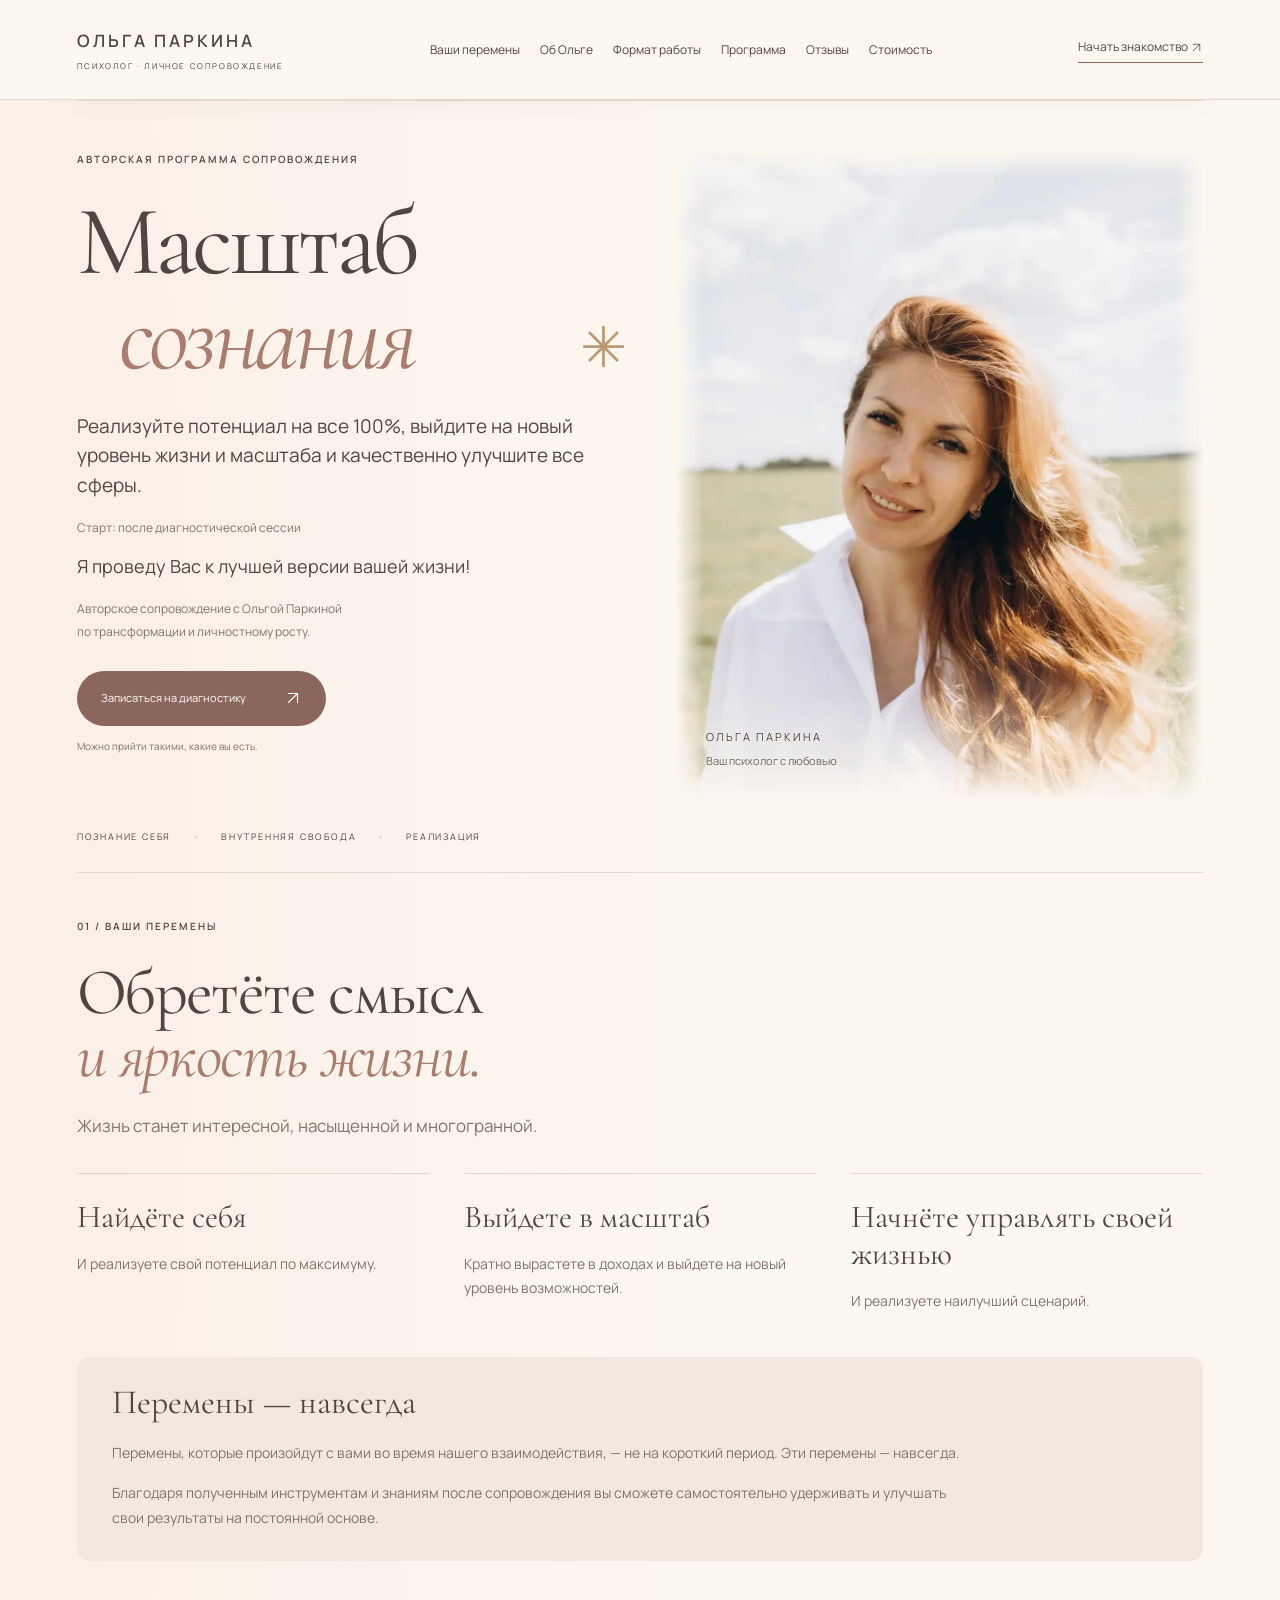
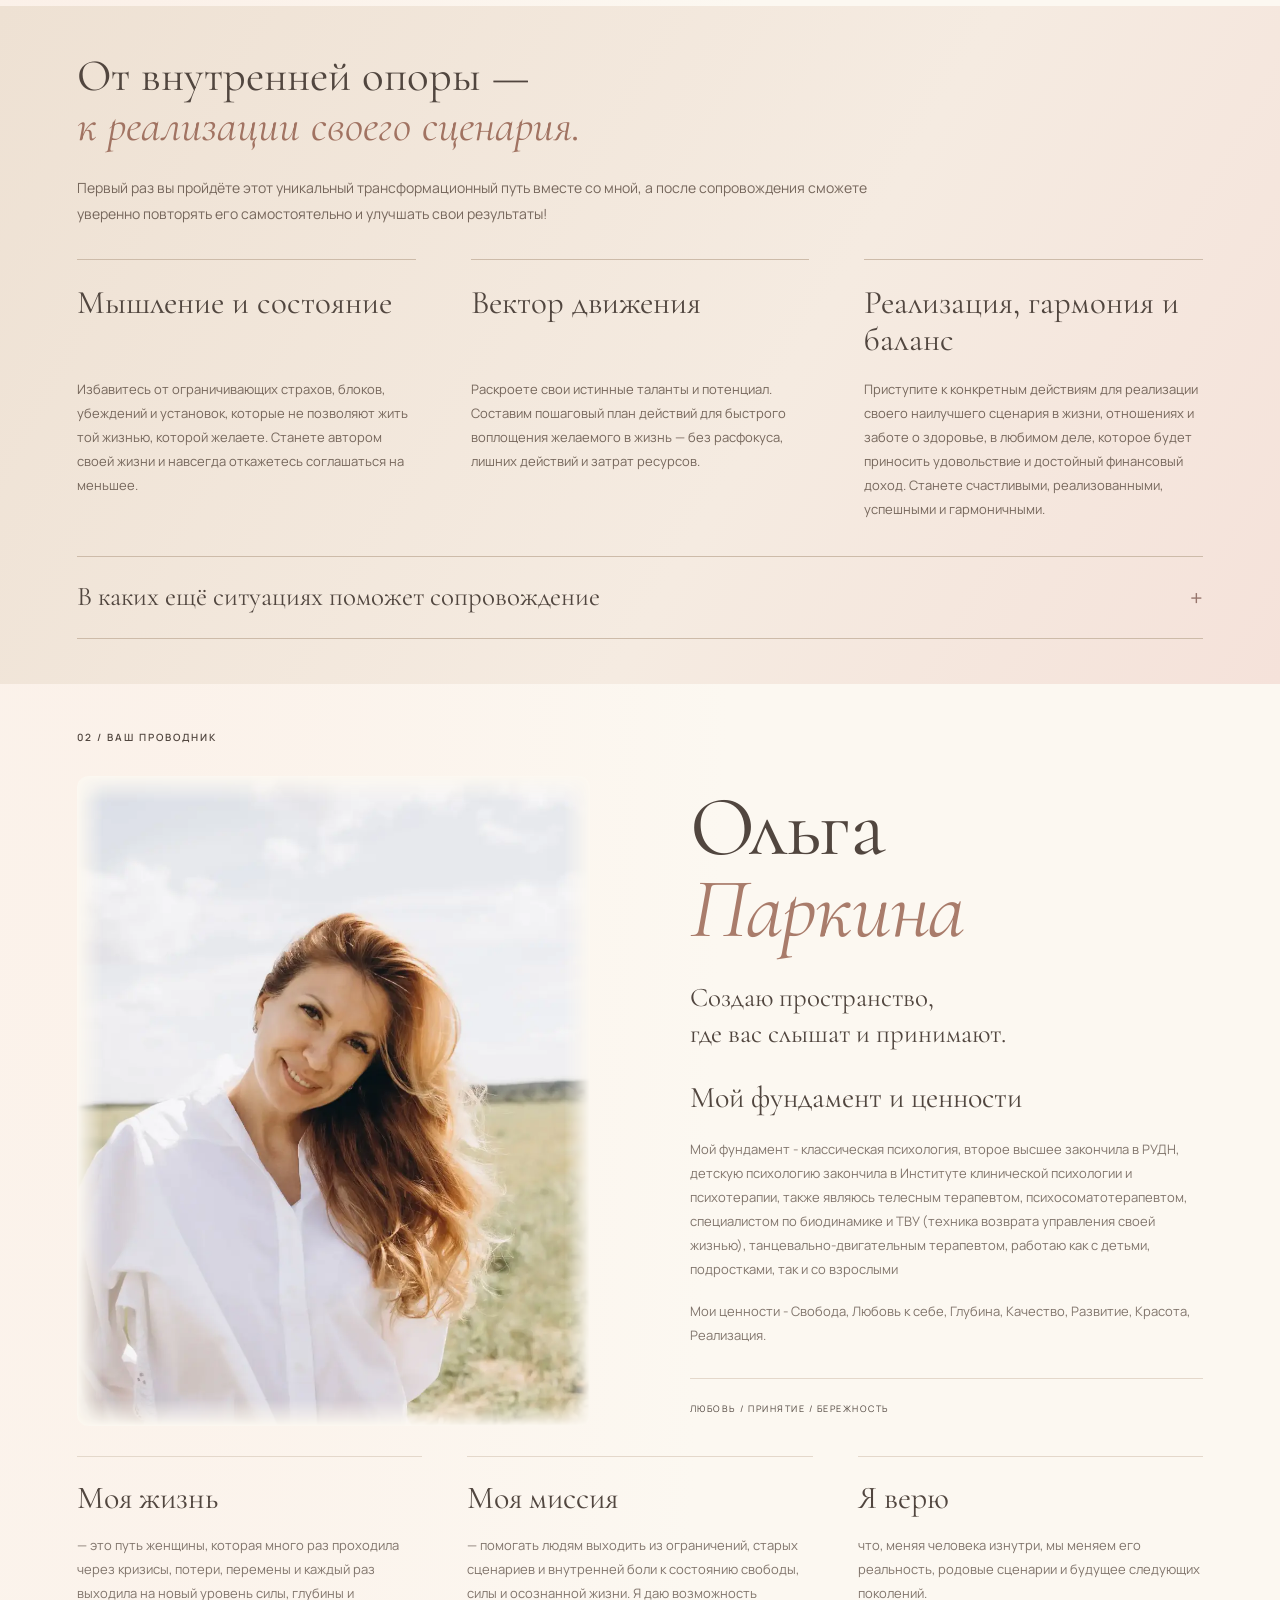
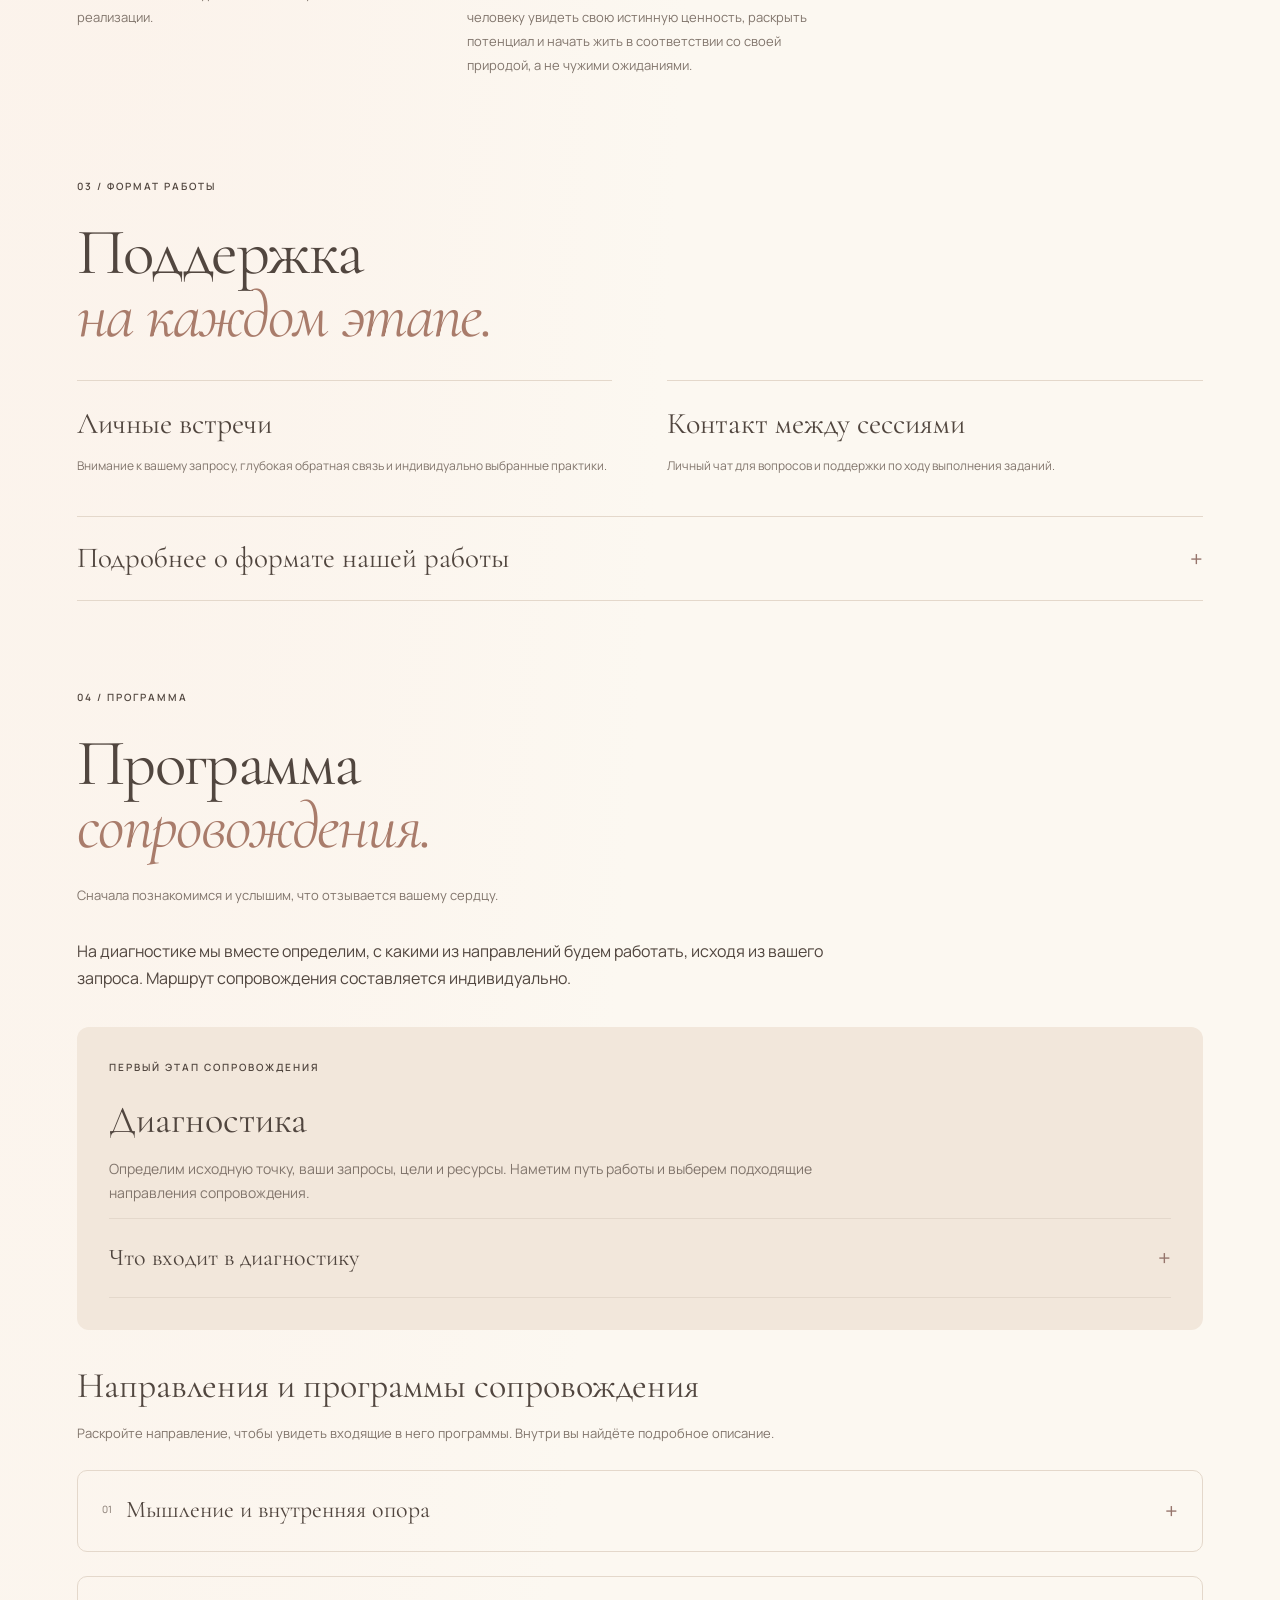
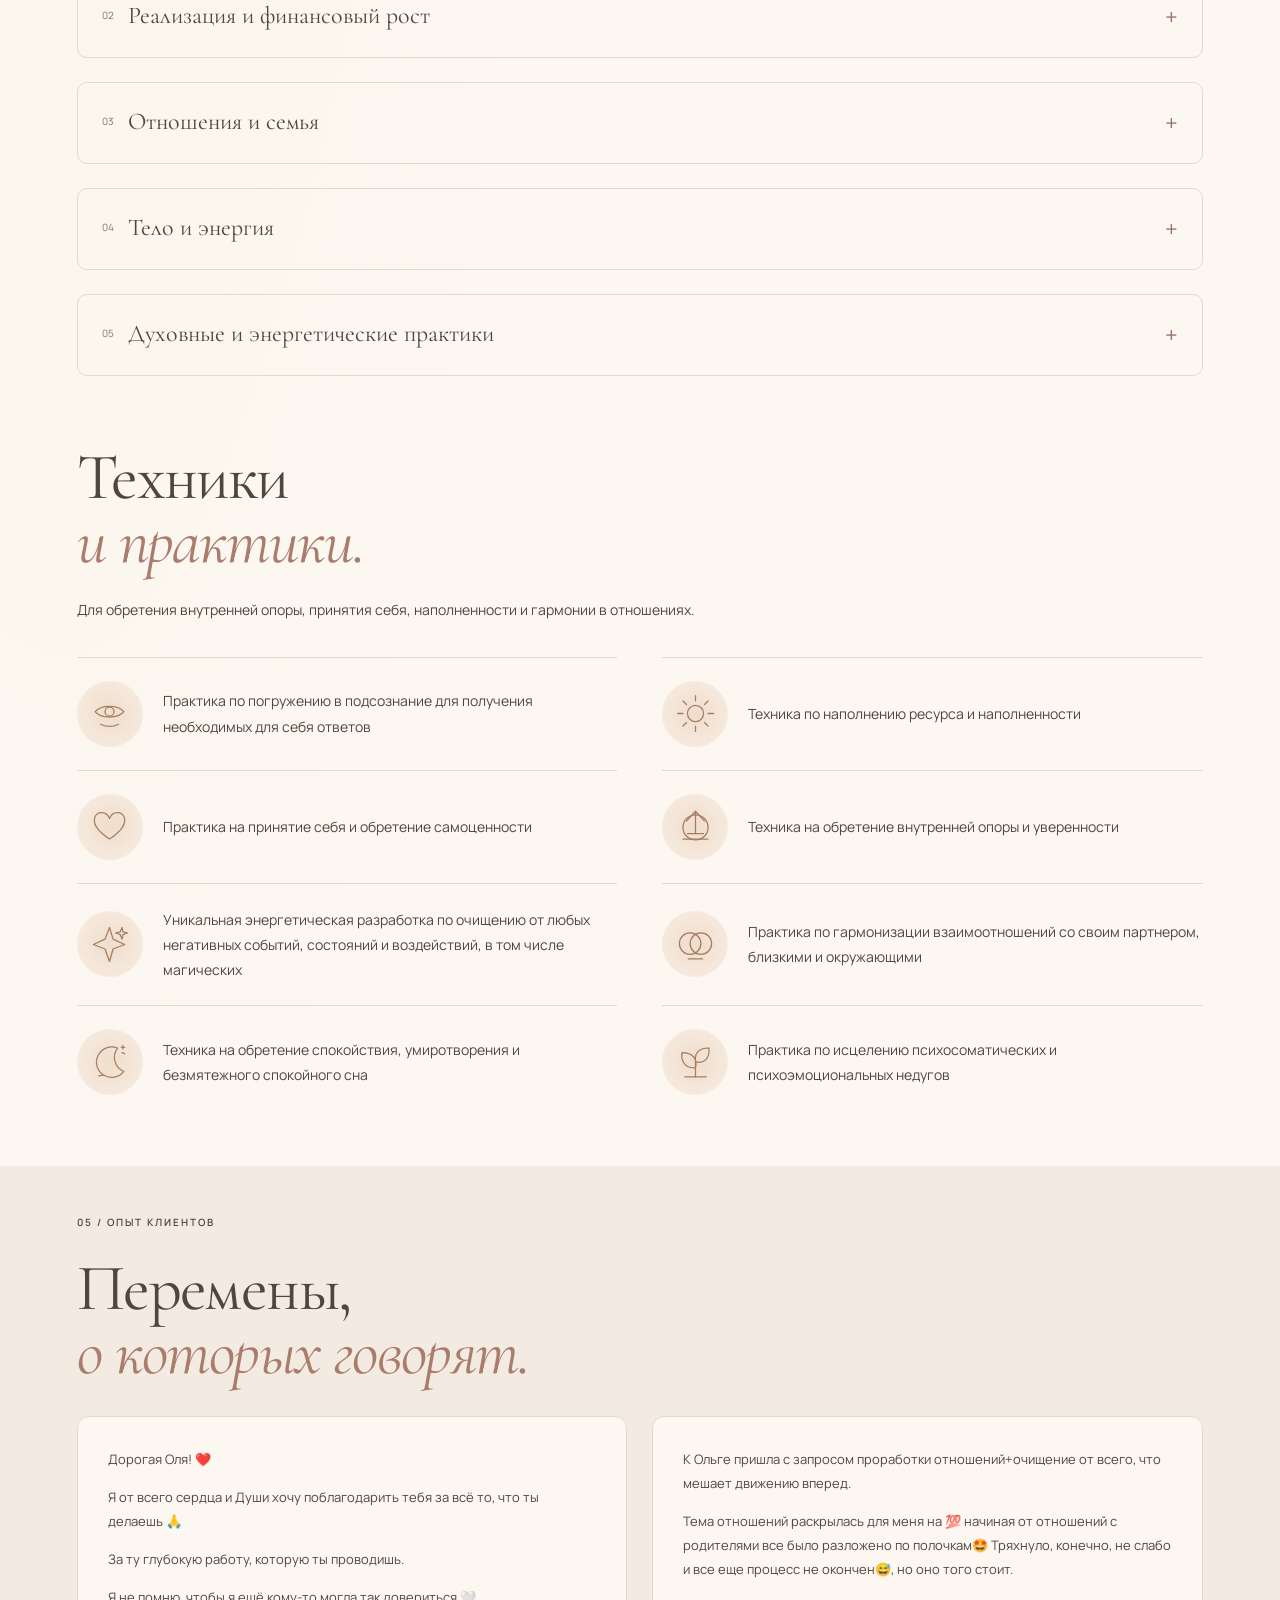
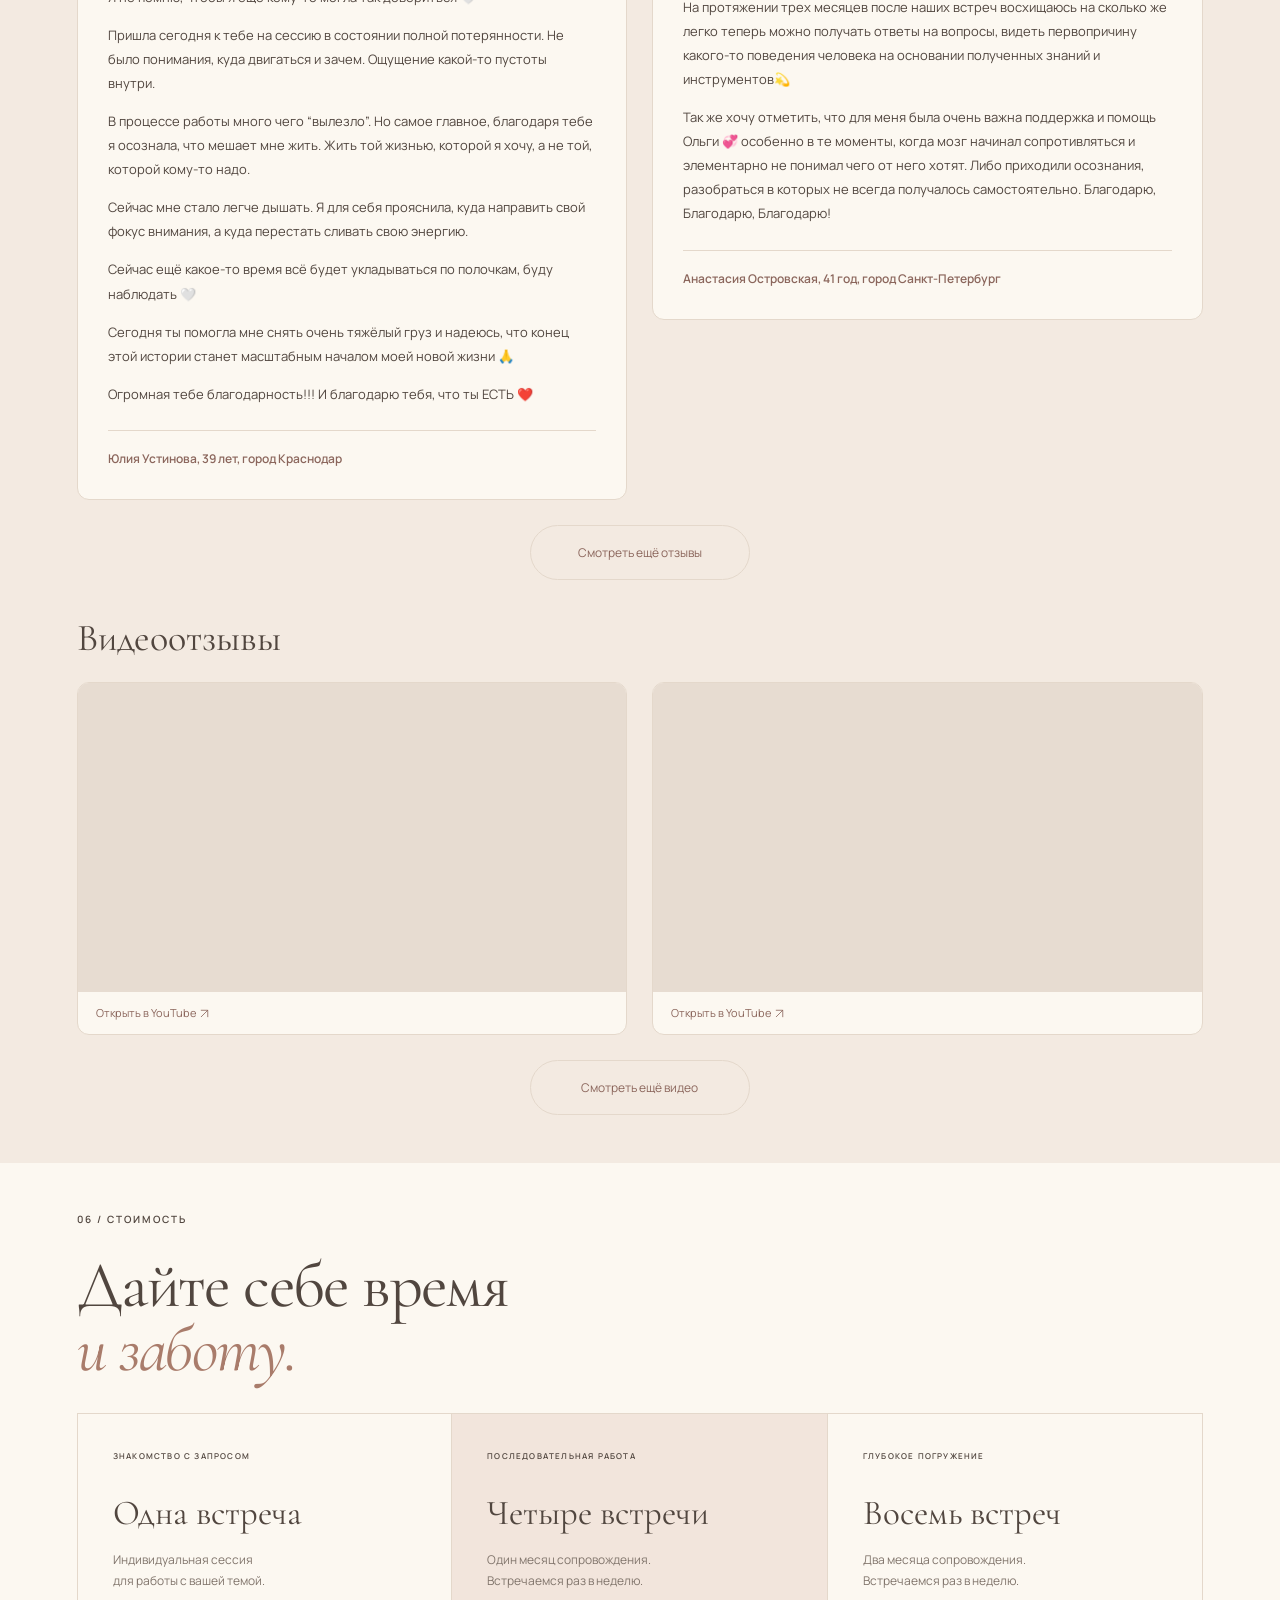
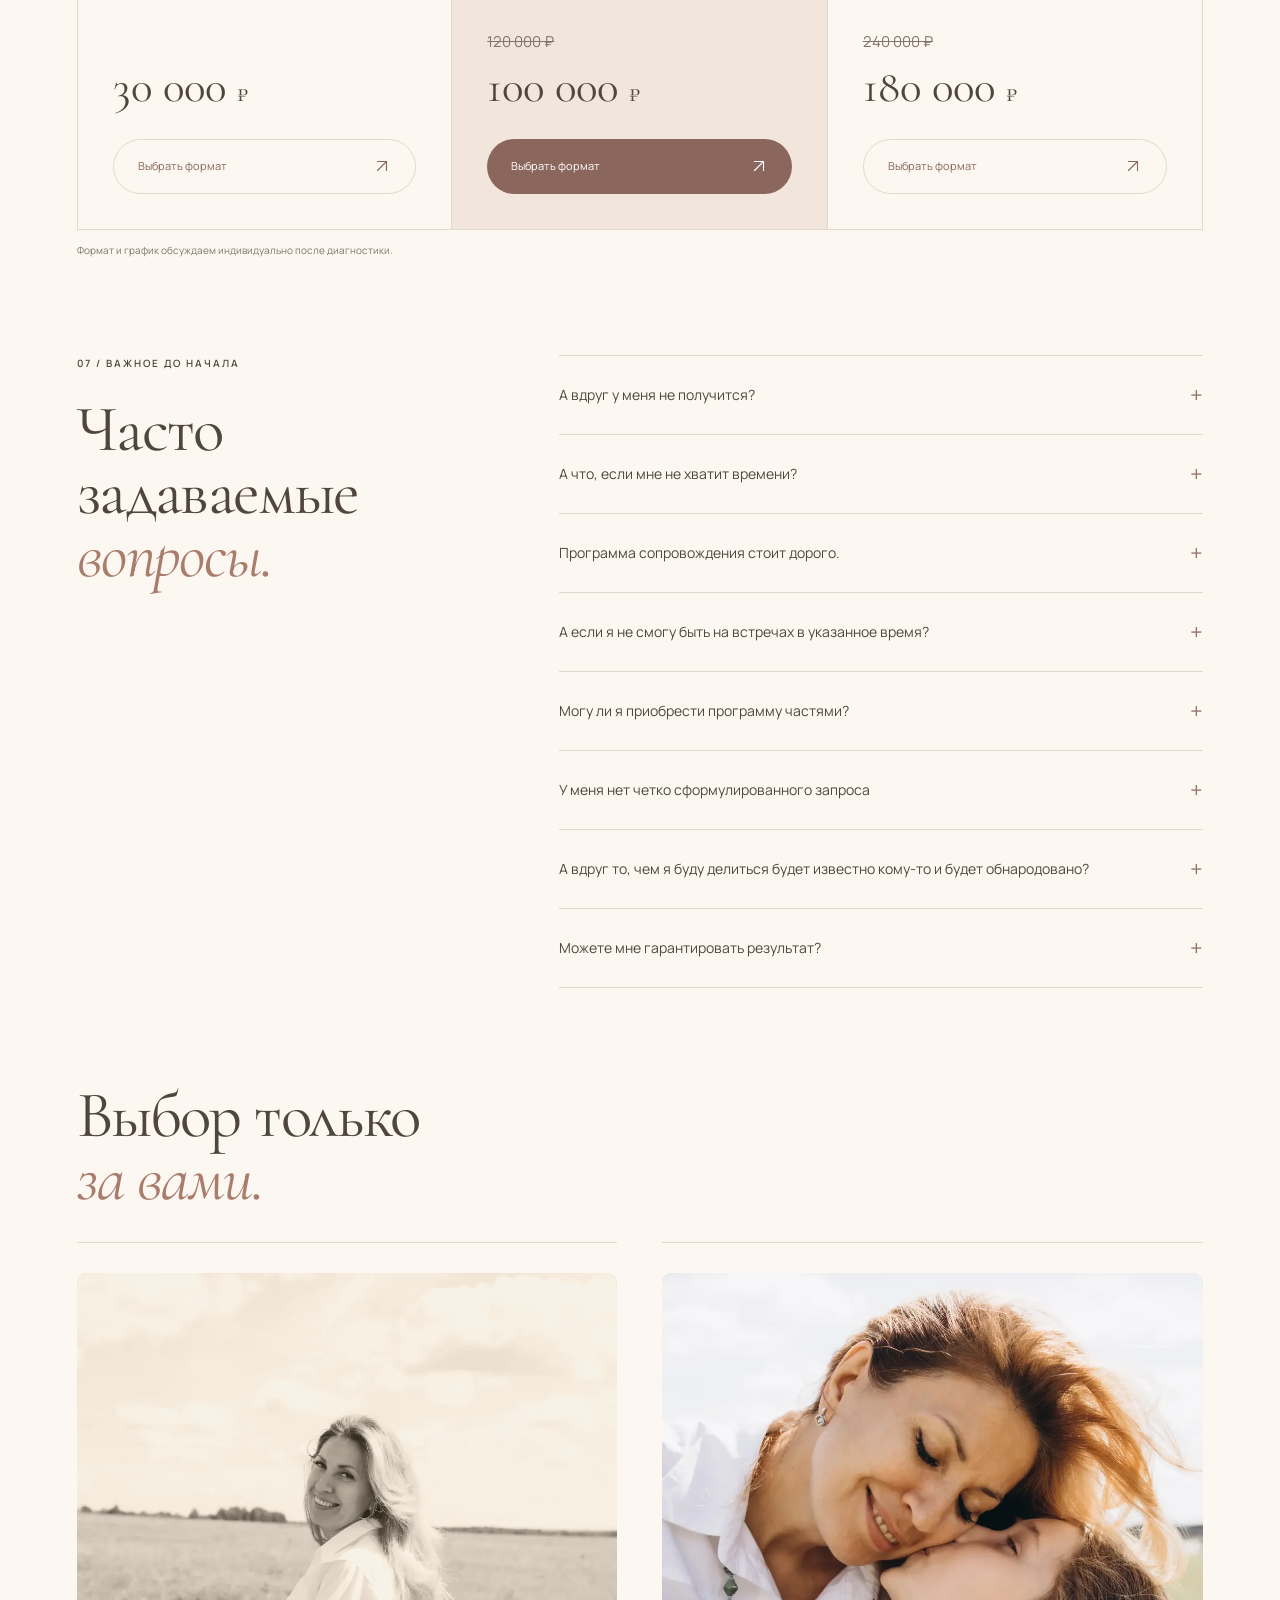
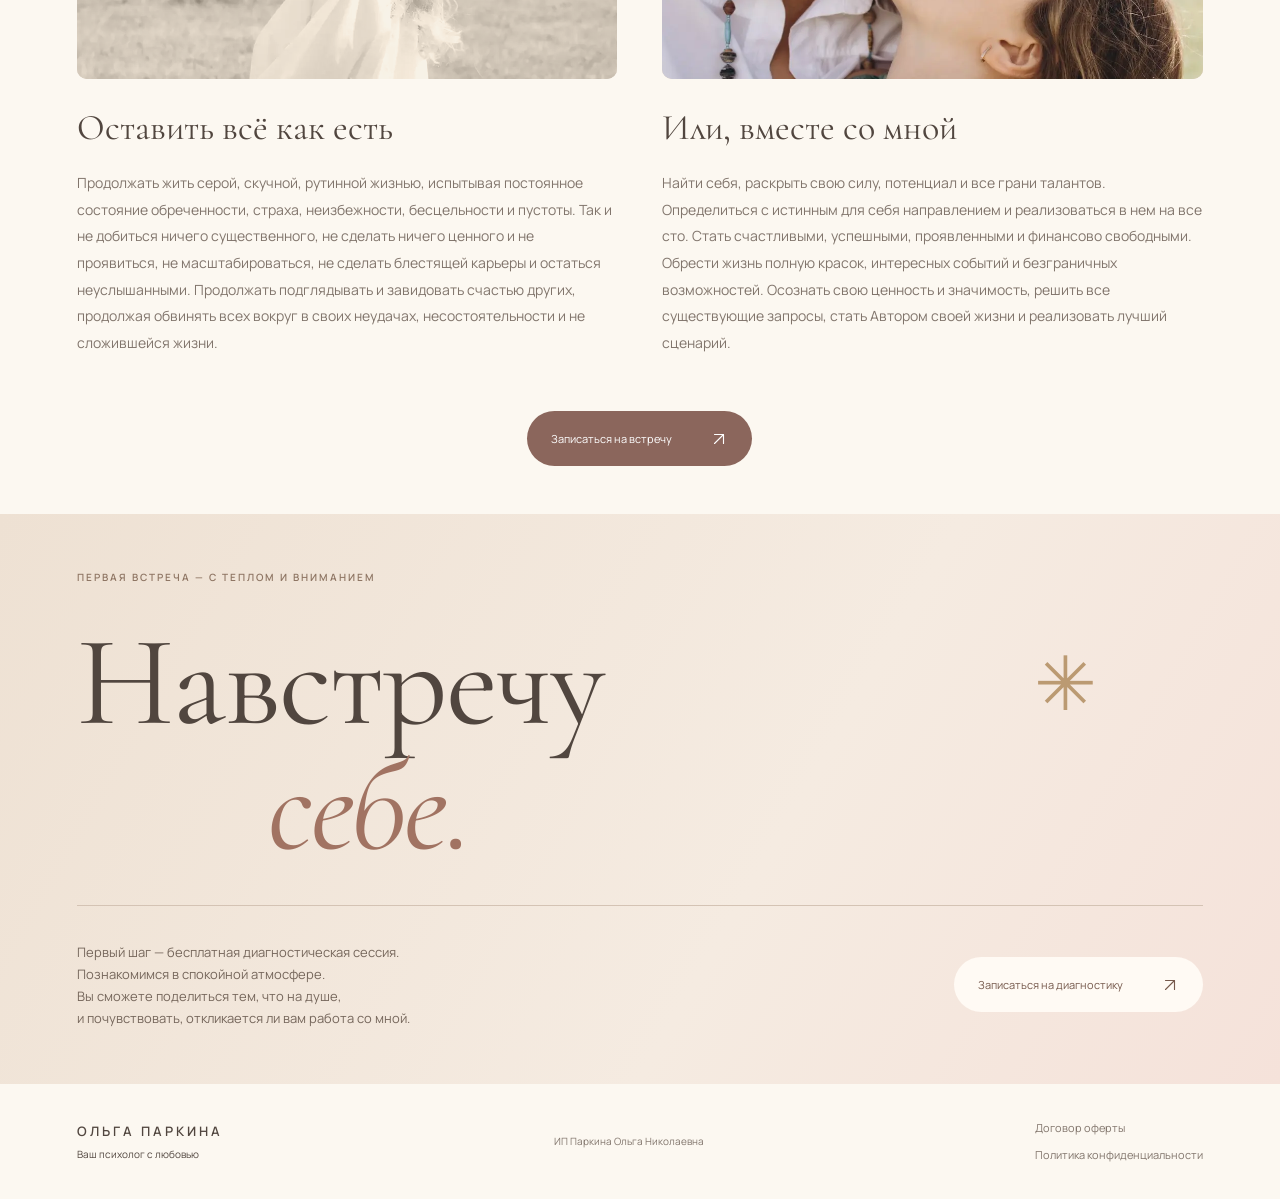
==== commit a228059c: "Replace emoji arrows with SVG icons" ====
--- a/index.html
+++ b/index.html
@@ -1,15 +1,15 @@
 <!doctype html>
 <html lang="ru"><head><meta charset="utf-8"><meta name="viewport" content="width=device-width, initial-scale=1"><title>Ольга Паркина — Масштаб сознания</title><meta name="description" content="Личное сопровождение с Ольгой Паркиной. Внутренняя опора, отношения и реализация. Начните с диагностической сессии."><link rel="stylesheet" href="style.css"></head><body>
-<header class="nav wrap"><a class="brand" href="#">ОЛЬГА ПАРКИНА<span>ПСИХОЛОГ · ЛИЧНОЕ СОПРОВОЖДЕНИЕ</span></a><button class="menu-toggle" type="button" aria-controls="site-menu" aria-expanded="false">Меню <span aria-hidden="true">☰</span></button><nav id="site-menu" aria-label="Основная навигация"><a href="#approach">Ваши перемены</a><a href="#about">Об Ольге</a><a href="#work-format">Формат работы</a><a href="#program">Программа</a><a href="#reviews">Отзывы</a><a href="#formats">Стоимость</a></nav><a class="nav-cta" href="#contact">Начать знакомство ↗</a></header>
-<main><section class="hero wrap"><div class="hero-copy"><p class="eyebrow">АВТОРСКАЯ ПРОГРАММА СОПРОВОЖДЕНИЯ</p><h1>Масштаб<br><em>сознания</em><span class="star">✳</span></h1><p class="hero-lead">Реализуйте потенциал на все 100%, выйдите на новый уровень жизни и масштаба и качественно улучшите все сферы.</p><p class="hero-start">Старт: после диагностической сессии</p><p class="hero-promise">Я проведу Вас к лучшей версии вашей жизни!</p><p class="muted intro">Авторское сопровождение с Ольгой Паркиной<br>по трансформации и личностному росту.</p><a class="button" href="https://forms.yandex.ru/u/6a3d4fcc02848f9a4766bef6" target="_blank" rel="noopener">Записаться на диагностику <span>↗</span></a><p class="micro">Можно прийти такими, какие вы есть.</p></div><div class="hero-photo"><img src="assets/olga.webp" alt="Ольга Паркина" fetchpriority="high"><div class="photo-label">ОЛЬГА ПАРКИНА <span>Ваш психолог с любовью</span></div></div><div class="hero-bottom"><span>ПОЗНАНИЕ СЕБЯ</span><i>·</i><span>ВНУТРЕННЯЯ СВОБОДА</span><i>·</i><span>РЕАЛИЗАЦИЯ</span></div></section>
+<header class="nav wrap"><a class="brand" href="#">ОЛЬГА ПАРКИНА<span>ПСИХОЛОГ · ЛИЧНОЕ СОПРОВОЖДЕНИЕ</span></a><button class="menu-toggle" type="button" aria-controls="site-menu" aria-expanded="false">Меню <span aria-hidden="true">☰</span></button><nav id="site-menu" aria-label="Основная навигация"><a href="#approach">Ваши перемены</a><a href="#about">Об Ольге</a><a href="#work-format">Формат работы</a><a href="#program">Программа</a><a href="#reviews">Отзывы</a><a href="#formats">Стоимость</a></nav><a class="nav-cta" href="#contact">Начать знакомство <svg class="link-arrow" viewBox="0 0 24 24" fill="none" stroke="currentColor" stroke-width="1.5" stroke-linecap="round" stroke-linejoin="round" aria-hidden="true"><path d="M6 18 18 6M6 6h12v12"/></svg></a></header>
+<main><section class="hero wrap"><div class="hero-copy"><p class="eyebrow">АВТОРСКАЯ ПРОГРАММА СОПРОВОЖДЕНИЯ</p><h1>Масштаб<br><em>сознания</em><span class="star">✳</span></h1><p class="hero-lead">Реализуйте потенциал на все 100%, выйдите на новый уровень жизни и масштаба и качественно улучшите все сферы.</p><p class="hero-start">Старт: после диагностической сессии</p><p class="hero-promise">Я проведу Вас к лучшей версии вашей жизни!</p><p class="muted intro">Авторское сопровождение с Ольгой Паркиной<br>по трансформации и личностному росту.</p><a class="button" href="https://forms.yandex.ru/u/6a3d4fcc02848f9a4766bef6" target="_blank" rel="noopener">Записаться на диагностику <span><svg class="link-arrow" viewBox="0 0 24 24" fill="none" stroke="currentColor" stroke-width="1.5" stroke-linecap="round" stroke-linejoin="round" aria-hidden="true"><path d="M6 18 18 6M6 6h12v12"/></svg></span></a><p class="micro">Можно прийти такими, какие вы есть.</p></div><div class="hero-photo"><img src="assets/olga.webp" alt="Ольга Паркина" fetchpriority="high"><div class="photo-label">ОЛЬГА ПАРКИНА <span>Ваш психолог с любовью</span></div></div><div class="hero-bottom"><span>ПОЗНАНИЕ СЕБЯ</span><i>·</i><span>ВНУТРЕННЯЯ СВОБОДА</span><i>·</i><span>РЕАЛИЗАЦИЯ</span></div></section>
 <section id="approach" class="changes-section"><div class="section wrap"><div class="section-head"><p class="eyebrow">01 / ВАШИ ПЕРЕМЕНЫ</p><h2>Обретёте смысл<br><em>и яркость жизни.</em></h2><p class="outcome-lead">Жизнь станет интересной, насыщенной и многогранной.</p></div><div class="outcome-grid"><article><h3>Найдёте себя</h3><p>И реализуете свой потенциал по максимуму.</p></article><article><h3>Выйдете в масштаб</h3><p>Кратно вырастете в доходах и выйдете на новый уровень возможностей.</p></article><article><h3>Начнёте управлять своей жизнью</h3><p>И реализуете наилучший сценарий.</p></article></div><div class="lasting-change"><h3>Перемены — навсегда</h3><p>Перемены, которые произойдут с вами во время нашего взаимодействия, — не на короткий период. Эти перемены — навсегда.</p><p>Благодаря полученным инструментам и знаниям после сопровождения вы сможете самостоятельно удерживать и улучшать свои результаты на постоянной основе.</p></div></div><div class="dark direction-section"><div class="wrap section"><div class="section-head"><h3 class="changes-subtitle">От внутренней опоры —<br><em>к реализации своего сценария.</em></h3><p class="direction-intro">Первый раз вы пройдёте этот уникальный трансформационный путь вместе со мной, а после сопровождения сможете уверенно повторять его самостоятельно и улучшать свои результаты!</p></div><div class="pillars"><article><h3>Мышление и состояние</h3><p>Избавитесь от ограничивающих страхов, блоков, убеждений и установок, которые не позволяют жить той жизнью, которой желаете. Станете автором своей жизни и навсегда откажетесь соглашаться на меньшее.</p></article><article><h3>Вектор движения</h3><p>Раскроете свои истинные таланты и потенциал. Составим пошаговый план действий для быстрого воплощения желаемого в жизнь — без расфокуса, лишних действий и затрат ресурсов.</p></article><article><h3>Реализация, гармония и баланс</h3><p>Приступите к конкретным действиям для реализации своего наилучшего сценария в жизни, отношениях и заботе о здоровье, в любимом деле, которое будет приносить удовольствие и достойный финансовый доход. Станете счастливыми, реализованными, успешными и гармоничными.</p></article></div><div class="direction-situations"><details><summary>В каких ещё ситуациях поможет сопровождение <b>+</b></summary><div class="expanded-copy"><p>когда нет понимания Кто Я?</p><p>когда не хватает денег или они утекают сквозь пальцы</p><p>когда жизнь подошла к определенному рубежу и нет понимания куда двигаться дальше</p><p>когда чувствуете, что в вас есть силы и потенциал, но вы не идете в реализацию и не знаете, что с этим делать</p><p>когда низкая самооценка мешает жить полноценной жизнью и крадет ваше счастливое будущее</p><p>когда есть внешнее благополучие, но нет внутренней удовлетворенности</p><p>когда нет сил, ресурсов, энергии и накрывает апатия</p><p>когда есть ощущение, что все, что делается в жизни делается для кого-то, кроме себя</p><p>когда есть желание что-то делать, но не хватает мотивации в собственных силах</p><p>когда есть любые проблемы со здоровьем, но классическая медицина бессильна, при этом физические показатели могут быть в норме</p><p>когда есть ощущение, что живете не своей жизнью</p><p>когда прикладываются неимоверные усилия, но не получается снова и снова</p><p>когда все время преследуют неудачи, потери, плохое самочувствие и болезни</p><p>когда не складываются личные отношения, измены, предательства, созависимость, рукоприкладство</p><p>для тех, кто хочет увидеть новые возможности и горизонты для себя в личной жизни</p><p>когда начинается предрасположенность к измененным состояниям - алкоголь, наркотики, игромания, шопоголизм и тд</p><p>для тех, кто хочет стать создателем своей жизни и взять от нее самое лучшее</p></div></details></div></div></div></section>
 <section id="about" class="about wrap"><p class="eyebrow about-section-label">02 / ВАШ ПРОВОДНИК</p><div class="about-image"><img src="assets/portrait.webp" alt="Портрет Ольги Паркиной" loading="lazy"></div><div class="about-copy"><h2>Ольга<br><em>Паркина</em></h2><p class="about-lead">Создаю пространство,<br>где вас слышат и принимают.</p><div class="about-story"><h3>Мой фундамент и ценности</h3><p>Мой фундамент - классическая психология, второе высшее закончила в РУДН, детскую психологию закончила в Институте клинической психологии и психотерапии, также являюсь телесным терапевтом, психосоматотерапевтом, специалистом по биодинамике и ТВУ (техника возврата управления своей жизнью), танцевально-двигательным терапевтом, работаю как с детьми, подростками, так и со взрослыми</p><p>Мои ценности - Свобода, Любовь к себе, Глубина, Качество, Развитие, Красота, Реализация.</p></div><div class="values">ЛЮБОВЬ / ПРИНЯТИЕ / БЕРЕЖНОСТЬ</div></div><div class="about-columns"><article><h3>Моя жизнь</h3><p>— это путь женщины, которая много раз проходила через кризисы, потери, перемены и каждый раз выходила на новый уровень силы, глубины и реализации.</p></article><article><h3>Моя миссия</h3><p>— помогать людям выходить из ограничений, старых сценариев и внутренней боли к состоянию свободы, силы и осознанной жизни. Я даю возможность человеку увидеть свою истинную ценность, раскрыть потенциал и начать жить в соответствии со своей природой, а не чужими ожиданиями.</p></article><article><h3>Я верю</h3><p>что, меняя человека изнутри, мы меняем его реальность, родовые сценарии и будущее следующих поколений.</p></article></div></section>
 <section id="work-format" class="section wrap"><div class="section-head"><p class="eyebrow">03 / ФОРМАТ РАБОТЫ</p><h2>Поддержка<br><em>на каждом этапе.</em></h2></div><div class="support"><article><h3>Личные встречи</h3><p>Внимание к вашему запросу, глубокая обратная связь и индивидуально выбранные практики.</p></article><article><h3>Контакт между сессиями</h3><p>Личный чат для вопросов и поддержки по ходу выполнения заданий.</p></article></div><div class="support-details"><details><summary>Подробнее о формате нашей работы <b>+</b></summary><div class="expanded-copy"><p>Каждый день я буду помогать вам пройти этот трансформационный путь до конца</p><p class="format-subheading"><strong>Время</strong></p><p>С первого дня нашего взаимодействия вы будете выполнять только точечные и целевые действия на пути решения своих существующих запросов и достижения поставленных целей, поэтому запланируйте 20–30 минут в день на протяжении всего нашего взаимодействия</p><p class="format-subheading"><strong>Действия</strong></p><p>Вы выполняете все рекомендации и необходимые задания, а я со своей стороны обеспечиваю глубокую обратную связь, поддержку на каждом этапе и ответы на все возникающие в ходе выполнения заданий вопросы. В результате каждое выполненное задание и проведенная встреча будет неизбежно вас приближать к поставленным целям.</p><p class="format-subheading"><strong>Техники и практики</strong></p><p>Вы получите только самые актуальные, действующие и работающие техники, практики, методологию и приёмы, благодаря которым не получить желаемый результат просто невозможно</p><p class="format-subheading"><strong>Сопровождение</strong></p><p>Глубокое погружение и обратная связь обеспечены во время наших индивидуальных встреч. Для ответов на точечные вопросы которые будут возникать между нашими встречами предусмотрен личный чат. Поддержка, мотивация и вдохновение вам обеспечены каждый день.</p><p class="format-subheading"><strong>Мотивация</strong></p><p>После получения первых результатов которые вы почувствуете и увидите уже сразу после первых наших встреч, вы сами будете замотивированы пройти этот трансформационный путь как можно быстрее и до самого конца.</p><p class="format-subheading"><strong>Комфорт</strong></p><p>Взаимодействие происходит на специальной платформе, запись встреч осуществляется при необходимости, к которым вы всегда сможете вернуться в удобное для себя время.</p></div></details></div></section>
 <section id="program" class="section wrap"><div class="section-head"><p class="eyebrow">04 / ПРОГРАММА</p><h2>Программа<br><em>сопровождения.</em></h2><p class="muted">Сначала познакомимся и услышим, что отзывается вашему сердцу. </p></div><p class="program-overview">На диагностике мы вместе определим, с какими из направлений будем работать, исходя из вашего запроса. Маршрут сопровождения составляется индивидуально.</p><div class="diagnostic-stage"><p class="eyebrow">ПЕРВЫЙ ЭТАП СОПРОВОЖДЕНИЯ</p><h3>Диагностика</h3><p>Определим исходную точку, ваши запросы, цели и ресурсы. Наметим путь работы и выберем подходящие направления сопровождения.</p><details><summary>Что входит в диагностику<b>+</b></summary><div class="expanded-copy"><ul><li>Продиагностируем текущее состояние, чтобы обозначить исходную точку</li><li>Выявим те сферы жизни, которые требуют особого внимания и незамедлительной коррекции</li><li>Определим сильные и слабые стороны, а также предрасположенности с целью понимания в каком направлении двигаться дальше</li><li>Определим цели, задачи и запросы, с которыми важно справиться и к чему хотите прийти</li><li>Наметим пути для решения ваших запросов, личного роста и становления</li><li>Обозначим ресурсы, которыми вы располагаете в настоящий момент, а какие еще только необходимо восполнить для воплощения желаемого в жизнь</li><li>Зарядитесь мотивацией и вдохновением пройти этот трансформационный путь вместе со мной</li></ul></div></details></div><div class="program-list-heading"><h3>Направления и программы сопровождения</h3><p>Раскройте направление, чтобы увидеть входящие в него программы. Внутри вы найдёте подробное описание.</p></div><div class="program grouped-program"><details class="program-group"><summary><span>01</span>Мышление и внутренняя опора<b>+</b></summary><p class="group-intro">Познание себя, чувства, убеждения и опыт детства.</p><div class="group-topics"><details><summary>Мышление<b>+</b></summary><div class="expanded-copy"><ul><li>Выявите и устраните ограничивающие убеждения, установки, блоки, страхи, которые не позволяют не только проявляться реализовываться, жить в балансе, забирать свои победы, но не дают сделать первого шага.</li><li>Сформируете такое мышление, которое будет поддерживать вас в достижении самых амбициозных целей, планов и задач.</li><li>Освободитесь от внутреннего критика, и раз и навсегда избавитесь от обесценивания себя, своего пути и всех достижений.</li><li>Обретете крепкую опору, нерушимую уверенность в себе и внутреннюю силу, для того, чтобы идти к поставленным целям, не ожидая чего нибудь мнения и поддержки, не опасаясь осуждения и непонимания</li><li>Избавитесь от денежных блоков и впустите финансовое изобилие в свою жизнь.</li><li>Перестанете сомневаться в том, что вы достойны большего, и поймете, что вы достойны иметь в этой жизни все, что хочется.</li><li>Трансформируем ваши страхи в силу и сделаем своими союзниками, чтобы в состоянии легкости, спокойствия и уверенности проходить любые жизненные этапы, ситуации и испытания.</li></ul></div></details><details><summary>Состояния, чувства и эмоции<b>+</b></summary><div class="expanded-copy"><ul><li>Внедрите простые, но эффективные техники для освобождения себя от негативных эмоций и программ, а также наполнитесь силами и энергией для дальнейших активных действий.</li><li>Научитесь осознавать свои эмоции и управлять ими, чтобы они стали вашими надежными помощниками, благодаря которым вы будете выходить победителями из любой жизненной ситуации.</li><li>Перейдете в состояние ресурса, что позволит за меньший период времени успевать как можно больше, а все процессы будут осуществляться из состояния легкости, радости и гармонии</li><li>Внедрите новые привычки, которые позволят успешно самореализовываться и эффективно развиваться в истинном для себя направлении без страха, волнений и саботажа.</li><li>Перестанете повторять негативный сценарий и выстроите свою жизнь в соответствии со своими внутренними желаниями, ощущениями и мировоззрением</li><li>Обретете навык другого мышления и взгляда на мир, что позволит сохранять позитивное состояние, открываться новому и видеть возможности.</li><li>Станете магнитом только для самых благоприятных событий, обстоятельств, возможностей и нужных людей.</li></ul></div></details><details><summary>Познание себя<b>+</b></summary><div class="expanded-copy"><ul><li>Получите четкое понимание “Кто я?” и установите прочную связь со своим внутренним голосом, который станет мощным союзником на жизненном пути и в реализации задуманного</li><li>Определите свои истинные желания и потребности, что позволит идти именно к достижению своих целей и раз и навсегда перестать обслуживать чужие</li><li>Познаете свои способности, уникальности и особенности</li><li>Перестанете быть постоянно удобными и выгодными для всех кроме себя, задвигая свои потребности и желания на второй план</li><li>Обретете баланс между “хочу” “могу” и “надо”, начнете слышать себя и действовать, украшая жизнь приятными моментами и радостью</li><li>Осознаете свою ценность и значимость для себя и этого мира</li><li>Осознаете, что вы и есть самый главный, значимый человек для себя на этой Земле</li><li>Примите и полюбите себя в обновленном образе и жизни через момент “здесь и сейчас”</li><li>Научитесь экологично выстраивать личные границы таким образом, чтобы не находиться в постоянном состоянии защиты и нападения, а быть в балансе.</li></ul></div></details><details><summary>Проработка детских травм<b>+</b></summary><div class="expanded-copy"><ul><li>Узнаете что вообще такое детские травмы, в результате чего они могут возникать</li><li>Осознаете, чем отличаются детские травмы от тех, которые были получены в более зрелом возрасте и поймете что они могут быть более губительными и разрушительными для вашей жизни</li><li>Разберетесь с причинно-следственными связями, возникновение тех или иных состояний в вашей жизни, которые вызывают чувство стресса, подавленности и оказывают негативное влияние на текущую событийность</li><li>Избавитесь от блоков, страхов всего того, что тянется с самого детства и не позволяет жить полноценной жизнью</li><li>Осознаете уроки полученные в детстве и переведете в свой ресурс и потенциал</li><li>Осознаете какие травмы вы могли получить еще в самом раннем возрасте, можете о них даже не помнить, но они оказывают влияние на вашу жизнь</li><li>Научитесь экологично избавляться от травмирующих ситуаций и опыта, который вы даже не помните</li><li>Убедитесь в том, что травмы можно получить находясь еще во внутриутробном периоде своей жизни</li><li>Осознаете, как отношения между вашими родителями, в семье влияют на выбор партнера и отношения уже в вашей семье</li><li>Осознаете, что именно детские травмы являются корнем подавляющих проблем во взрослой жизни</li><li>Научитесь быстро находить свои детские травмы и быстро исцеляться от них без рецидивов и повторений</li></ul></div></details></div></details><details class="program-group"><summary><span>02</span>Реализация и финансовый рост<b>+</b></summary><p class="group-intro">Таланты, своё направление, деньги и шаги к желаемой жизни.</p><div class="group-topics"><details><summary>Распаковка талантов и потенциала<b>+</b></summary><div class="expanded-copy"><ul><li>Определите ключевые сферы вашей жизни, которые зажигают, вдохновляют и дарят мотивацию для движения вперед</li><li>Определите ключевую компетенцию основанную на ваших талантах и особенностях</li><li>Научитесь пользоваться вашей жизненной силой и исключительностью в своем направлении и жизни</li><li>Выведете на свет свой скрытый потенциал, который долго был в заточении, и вы могли даже не подозревать о его существовании, но всегда чувствовали, что способны на большее</li><li>Выявите свою уникальность и создадите сильный образ для последующей уверенной трансляции себя этому миру</li><li>Поймете смысл своей жизни, осознаете свое призвание и миссию</li><li>Распакуйте все грани своих талантов, потенциала и аутентичности.</li></ul></div></details><details><summary>Выбор истинного направления для реализации<b>+</b></summary><div class="expanded-copy"><ul><li>Выберете истинное направление для себя, в котором вы проявите все грани своих талантов и способностей через состояние легкости и удовольствия</li><li>Выбранное направление будет максимально перспективным и сочетать в себе и достойный финансовый результат и максимальное саморазвитие</li><li>Выберете такое направление, через которое будет реализовываться ваш потенциал, предназначение и миссия</li><li>Обретете уверенность в завтрашнем дне и понимание, что двигаетесь самой верной для себя дорогой</li><li>Увидите новые возможности и станете генератором идей того - что нового и ценного вы можете создать в этой жизни и дать этому миру</li><li>Убедитесь в том, что любимое дело - выбранное по душе, может и должно приносить не только удовольствие, но и стабильный финансовый доход</li><li>Научитесь вести честный диалог с самими собой для глубокого понимания собственных ценностей и убеждений, которые определяют выборы и решения, для того, чтобы каждый выбор был истинным и выигрышным</li></ul></div></details><details><summary>Распаковка финансов<b>+</b></summary><div class="expanded-copy"><ul><li>Обнаружите причины отсутствия денег или наличия не в том количестве, в котором желаете</li><li>Устраните ограничения и денежные блоки, которые препятствуют финансовому изобилию в вашей жизни</li><li>Разберетесь с причиной именно ваших долгов и кредитов и научитесь жить не обременяя себя непосильными долговыми обязательствами</li><li>Узнаете все секреты влияния тела и мыслей, научитесь на уровне физики создавать большее и впустите новые денежные потоки в свою жизнь</li><li>Установите причинно-следственные связи относительно того, как родители и различные формы взаимодействия с людьми влияют на ваш уровень дохода</li><li>Обретете баланс между материальным и духовным, “заземлите свои масштабные цели” и научитесь моделировать их проявление в жизнь в наилучшем для себя виде и исходе</li><li>Разработаете план по гармонизации и восполнению ресурсов, чтобы избежать утечки денежной энергии и нестабильности</li><li>Осознаете материальную ценность своего предназначения и жизненного пути</li><li>Обнаружим и нейтрализуем негативные родовые установки, которые не позволяют вам иметь деньги в большем количестве, достойно зарабатывать, масштабировать или деньги уходят как сквозь пальцы</li><li>Создадим новую ветку реальности в которой у вас будут и финансовое благополучие и баланс во всех сферах</li></ul></div></details><details><summary>Создание фундамента новой успешной жизни<b>+</b></summary><div class="expanded-copy"><ul><li>Избавитесь от токсичного окружения и всего того, что тормозит или препятствует получению желаемых для себя результатов</li><li>Сделаете своим образом жизни применение полученных знаний и навыков, что сделает вас гармоничными и удовлетворенными</li><li>Раскроете свои скрытые ресурсы и научитесь пользоваться вашей глубинной силой и энергией для воплощения своих самых смелых и амбициозных целей и намерений</li><li>Поймете что именно вам необходимо использовать для максимальной реализации, личностного роста и роста в доходах</li><li>Начнете транслировать себя этому миру уверенно без страха насмешек и осуждения</li><li>Несмотря на все внешние обстоятельства вы всегда будете чувствовать крепкую внутреннюю опору и знать свой вектор движения</li><li>Сформируете прочный фундамент для вашего успеха и начнете создавать жизнь, наполненную смыслом, радостью и вдохновением</li></ul></div></details><details><summary>Вектор движения<b>+</b></summary><div class="expanded-copy"><ul><li>Создадите подробный пошаговый план по реализации в истинном для себя направлении или в любимом деле, которое будет приводить приносить удовольствие и достойный доход</li><li>Перестанете саботировать и оправдывать свое бездействие, винить себя за лень и прокрастинацию</li><li>Возьмете четкий курс на успех в выбранном для себя направлении и поставленной задаче</li><li>Получите необходимый объем энергии мотивации и вдохновения для прохождения пути и достижения поставленных целей</li><li>Начнете управлять обстоятельствами и организовывать события таким образом, чтобы возможности для достижения желаемого и движения вперед появлялись легко, естественно и по запросу</li><li>Возьмете ответственность за свою жизнь в свои руки и станете ее автором</li><li>Приступите к выполнению конкретных действий для скорейшего воплощения того, о чем только мечтается</li></ul></div></details><details><summary>Реализация, здоровье, успех и баланс<b>+</b></summary><div class="expanded-copy"><ul><li>Найдете себя, свое предназначение и миссию</li><li>Кратно вырастите в доходах, выйдете в проявленность и масштаб</li><li>Обретете баланс между бизнесом, карьерой и личной жизнью</li><li>Примените все грани своих талантов для раскрытия через свою уникальность</li><li>Реализуетесь в истинном для себя направлении, которое будет приносить удовлетворение и высокий финансовый доход</li><li>Станете ценными и значимыми для себя и своего окружения</li><li>Обретете смысл и яркость жизни, которая наконец станет насыщенной, интересной, увлекательной и многогранной</li><li>Показатели всех сфер вашей жизни улучшатся и заиграют разными красками</li><li>Укрепите состояние здоровья и общего самочувствия</li><li>Наполнитесь энергией, будете всегда в ресурсе, полны сил и вдохновения</li><li>Станете счастливыми, реализованными, успешными, гармоничными, здоровыми и финансово благополучными</li></ul></div></details></div></details><details class="program-group"><summary><span>03</span>Отношения и семья<b>+</b></summary><p class="group-intro">Личные границы, семейные сценарии, родительство и отношения с близкими.</p><div class="group-topics"><details><summary>Родовые программы<b>+</b></summary><div class="expanded-copy"><ul><li>Поймете, как родительские сценарии и родовые программы влияют на ваше состояние и жизнь в целом</li><li>Отследите, чей конкретно сценарий вы проживаете в настоящий момент, и поймете, что к вашей собственной жизни это не имеет никакого отношения</li><li>Скорректируете и трансформируете родительские сценарии и программы таким образом, чтобы не было повторения негативного опыта и начнете жить своей жизнью</li><li>Благодаря сепарации от родителей откроете истинного себя, свой путь, возможности и миссию</li><li>Примите полную ответственность за собственное развитие и личностный рост, а также научитесь экологично преодолевать наследственные ограничения</li><li>Создадите собственную программу развития совершенствуясь и исключая негативный опыт, сформируете обновленный опыт для себя, своих детей и всех поколений вашего Рода</li><li>Обретете навык глубокого самоанализа и саморегуляции для постоянного развития и улучшения качества жизни</li><li>Получите силу, мудрость, ресурсы и поддержку всего своего Рода, для того чтобы легко двигаться в потоке жизни и получать от нее все блага</li></ul></div></details><details><summary>Отношения в семье и с окружением<b>+</b></summary><div class="expanded-copy"><ul><li>Приходим к пониманию того, какую именно роль в вашей жизни выполняет человек в конкретной ситуации</li><li>Начнете читать людей как открытую книгу, понимая их мысли, желания и то, что остается между строк</li><li>Научитесь позволять себе быть собой,а другим, другими</li><li>Начнете говорить с людьми на одном языке, достигая полного взаимопонимания, не наступая на горло самому себе и не предавая себя</li><li>Научитесь выстраивать личные границы экологично, не нападая и не защищаясь, чтобы всегда быть в балансе</li><li>Поймете, что весь мир и окружающие люди, это зеркала, которые показывают лишь то, что находится в вас самих</li><li>Наладите гармоничные отношения с окружающими, близкими и коллегами</li><li>Поймете с какими именно людьми вы можете выстраивать крепкие партнерские отношения, а кто пришел в вашу жизнь для получения опыта</li><li>Научитесь говорить “да” или “нет” в нужный момент, не испытывая при этом неудобств</li><li>Скорректируете свой круг общения, окружите себя единомышленниками, которые будут вас понимать, поддерживать и вдохновлять на достижение целей</li></ul></div></details><details><summary>Проблемы с зачатием и деторождением<b>+</b></summary><div class="expanded-copy"><ul><li>Собираем всю репродуктивную историю включая семейную</li><li>Проводим диагностику “здесь и сейчас”, чтобы понимать на чем сконцентрировать внимание</li><li>Проводим анализ ресурсов, чтобы понять на что можем опереться и что поможет в нашей работе (люди, качество вашей жизни, техники, практики, и так далее)</li><li>Если есть психотравмирующий опыт связанный с предыдущими родами, беременностями, перинатальными потерями выясняем насколько он сейчас актуализирован как влияет на текущее состояние и при необходимости, максимально бережно перерабатываем его, с учетом вашего состояния</li><li>Составляем список убеждений касающегося процесса деторождения и вашей роли в этом процессе, выявляем негативные мешающие установки и трансформируем их в конструктивные</li><li>Составляем план действий по подготовке к беременности</li><li>Делаем все, для того чтобы в течение долгожданной беременности и последующих родов были максимально благоприятными, а ваше состояние стабильным и устойчивым</li><li>Последовательно выполняем шаги, согласно разработанному плану, оценивая результативность на каждом этапе</li></ul></div></details><details><summary>Психоэмоциональные и другие проблемы у детей и подростков<b>+</b></summary><div class="expanded-copy"><ul><li>Собираем всю информацию с момента беременности и родов, были ли задержки и трудности, как обстояли и обстоят дела с учебой, семейная ситуация, отношения с родственниками, друзьями и тд</li><li>Разбираемся в ситуации, выясняем предпосылки проблем и развитие их динамики</li><li>Приходим к понимаю, какие цели преследуются и какие пути достижения этих целей используются и что не так в этих процессах</li><li>Работаем с родительскими трудными чувствами - виной, стыдом, агрессией, и тревожными состояниями</li><li>Выясняем что мешает вам быть счастливой мамой или счастливым отцом? Что мешает чувствовать радость и удовольствие вообще и от воспитание детей в частности? Счастливый ребенок может быть только у счастливых родителей, не получится гуманно воспитывать ребенка постоянно насилуя себя.</li><li>Работаем с родительским перфекционизмом - не надо быть идеальными родителями, достаточно быть живыми и испытывать различные чувства</li><li>Разрабатываем стратегию выхода из сложившейся ситуации наиболее эффективную и подходящую именно для вас с учетом не только возможностей но и уязвимостей</li><li>Внедряем выбранные подходы, отслеживаем изменения и эффективность</li><li>Убедитесь, что общение с детьми может приносить радость удовольствие и удовлетворение</li></ul></div></details></div></details><details class="program-group"><summary><span>04</span>Тело и энергия<b>+</b></summary><p class="group-intro">Контакт с телом, восстановление сил и ресурсного состояния.</p><div class="group-topics"><details><summary>Прокачка энергии<b>+</b></summary><div class="expanded-copy"><ul><li>Узнаете, где вы сливаете или добровольно отдаете свою энергию, осознаете эти процессы и вернете свое себе</li><li>Поймете что тело, это проводник энергии и к нему нужно относится с вниманием, бережно, чтобы оно прослужило долгие</li><li>Уберете блоки в теле и дадите энергии течь легко и свободно</li><li>Встроите полезные привычки которые сделают вашу жизнь энергичней активней радостней и легче</li><li>Узнаете каким способом можно генерировать энергию и где ее брать, чтобы быть всегда в ресурсе и на подъеме</li><li>Поймете, то энергичными и здоровыми можно оставаться в любом возрасте</li><li>Станете вечным генератором энергии и бесконечным ее источником не ища дополнительной поддержке извне</li></ul></div></details><details><summary>Работа с телом и восстановление его потенциала<b>+</b></summary><div class="expanded-copy"><ul><li>Внедрите полезные техники для обретения здорового, молодого и красивого тела</li><li>Получите необходимый объем энергии для физического и ментального тела, чтобы всегда быть в состоянии ресурса, чувствовать себя наполненными, на подъеме и способными покорять любые вершины</li><li>Научитесь переходить из нересурсного состояния в состояние ресурса и изобилия</li><li>Сделаете свои слабые стороны сильными, направив их себе в помощь и во благо</li><li>Будете слышать потребности своего тела, сознания и психики, для того чтобы своевременно реагировать на все поступающие сигналы и не допускать развития негативного сценария и событий в жизни</li><li>Установите контакт со своим врожденным источником (Душой) чтобы всегда знать, что делать в любой ситуации, чтобы она всегда завершалась благоприятным исходом</li><li>Запустите процессы очищения, обновления и омоложения, что поможет вам сохранять красоту внешнего и внутреннего порядка</li><li>Наладить режим питания и дня, которые подходят именно для вас, чтобы вы всегда были полны сил, ресурса и положительного настроя</li></ul></div></details></div></details><details class="program-group"><summary><span>05</span>Духовные и энергетические практики<b>+</b></summary><p class="group-intro">Работа с чакрами, прошлыми жизнями и кармическими темами.</p><div class="group-topics"><details><summary>Работа с прошлыми жизнями<b>+</b></summary><div class="expanded-copy"><ul><li>Осознаете, что ваша Душа не первый раз проживает свою жизнь</li><li>Обнаружите ту жизнь или жизни, из которых тянутся негативные исходы и ситуации, с которыми приходится сталкиваться в текущей жизни</li><li>Перезапишите негативные программы прошлых жизней, чтобы они не влияли отрицательным образом на текущую</li><li>Узнаете, сколько жизней подряд вы проживали тот или иной опыт, ситуации или событие и выйдете из этого порочного круга</li><li>Убедитесь в том, что с целью коррекции положения, важно работать не только с последней прошлой жизнью, а важно найти именно первоисточник проблем</li><li>Узнаете, какой опыт вы должны были пройти для того, чтобы усвоить необходимые уроки для выхода на более качественный уровень жизни</li><li>Поблагодарите за опыт и знания, полученные от прошлых перевоплощений, и в обновленном состоянии войдете в лучшую для себя реальность</li></ul></div></details><details><summary>Кармические задачи и коррекция<b>+</b></summary><div class="expanded-copy"><ul><li>Выявляем наличие личностных кармических программ которые существуют в настоящее время</li><li>Уходим в регрессию, для того чтобы понять что конкретно оказывает влияние на текущую ситуацию и</li><li>Осознаете, что вы можете проходить тот или иной путь “не по своей воле” а находясь под влиянием кармических программ</li><li>Проходим кармические уроки искупаем и исцеляемся от них в ускоренном варианте</li><li>Корректируем кармические программы с целью улучшения любой из сфер жизни, не тратя на это месяцы и годы жизни</li><li>С помощью понимания своих кармических программ вы сможете точно определить свое истинное направление, предназначение, как выбрать и встретиться для себя идеальным партнером, сделать бизнес успешным, улучшить состояние здоровья и тд</li><li>Узнаете, является ли ваш партнер по бизнесу, в отношениях кармическим, а также какие задачи стоят между вами, что вам необходимо проработать, осознать, чтобы союз или взаимодействие были приятными и долговечными</li></ul></div></details><details><summary>Работа с чакрами<b>+</b></summary><div class="expanded-copy"><ul><li>Узнаете что такое чакры, какие виды их существуют</li><li>Разберетесь с тем какая чакра и за что отвечает, и как блокировка одной или нескольких из них могут влиять на здоровье и жизнь в целом</li><li>Узнаете, как работать с чакрами для их гармонизации и восстановления</li><li>Научитесь прокачивать ту или иную чакру в зависимости от потребности или необходимости в данный отрезок времени (финансы, реализация, любовь, здоровье и тд)</li><li>Научитесь диагностировать состояние своих чакр в зависимости от тех событий которые происходят, состояния здоровья и получаемых результатов, чтобы понять, что необходимо подкорректировать</li><li>Осознаете насколько корректно функционирование чакр способно оказывать влияние на различные сферы жизни</li><li>Научитесь самостоятельно быстро и легко налаживать баланс в любой из чакр при любой необходимости, управляя таким образом своим состоянием, здоровьем и образом жизни</li></ul></div></details></div></details></div></section>
 <section class="section wrap practices-section"><h2>Техники<br><em>и практики.</em></h2><p>Для обретения внутренней опоры, принятия себя, наполненности и гармонии в отношениях.</p><div class="practices-grid"><article class="practice-item"><span class="practice-icon" aria-hidden="true"><svg viewBox="0 0 48 48" fill="none" stroke="currentColor" stroke-width="1.4" stroke-linecap="round" stroke-linejoin="round"><path d="M8 22c6-8 26-8 32 0-6 8-26 8-32 0Z"/><circle cx="24" cy="22" r="5"/><path d="M14 36c6 3 14 3 20 0"/></svg></span><p>Практика по погружению в подсознание для получения необходимых для себя ответов</p></article><article class="practice-item"><span class="practice-icon" aria-hidden="true"><svg viewBox="0 0 48 48" fill="none" stroke="currentColor" stroke-width="1.4" stroke-linecap="round" stroke-linejoin="round"><circle cx="24" cy="24" r="9"/><path d="M24 4v6m0 28v6M4 24h6m28 0h6M10 10l4 4m20 20 4 4M38 10l-4 4M14 34l-4 4"/></svg></span><p>Техника по наполнению ресурса и наполненности</p></article><article class="practice-item"><span class="practice-icon" aria-hidden="true"><svg viewBox="0 0 48 48" fill="none" stroke="currentColor" stroke-width="1.4" stroke-linecap="round" stroke-linejoin="round"><path d="M24 38S7 28 7 17C7 7 20 5 24 15 28 5 41 7 41 17 41 28 24 38 24 38Z"/></svg></span><p>Практика на принятие себя и обретение самоценности</p></article><article class="practice-item"><span class="practice-icon" aria-hidden="true"><svg viewBox="0 0 48 48" fill="none" stroke="currentColor" stroke-width="1.4" stroke-linecap="round" stroke-linejoin="round"><path d="M10 38h28M15 32h18M24 7v25M14 18l10-11 10 11"/><circle cx="24" cy="25" r="14"/></svg></span><p>Техника на обретение внутренней опоры и уверенности</p></article><article class="practice-item"><span class="practice-icon" aria-hidden="true"><svg viewBox="0 0 48 48" fill="none" stroke="currentColor" stroke-width="1.4" stroke-linecap="round" stroke-linejoin="round"><path d="m24 5 4 13 13 6-13 5-4 14-5-14L6 24l13-6Z"/><path d="m38 5 1 5 5 1-5 2-1 5-2-5-5-2 5-1Z"/></svg></span><p>Уникальная энергетическая разработка по очищению от любых негативных событий, состояний и воздействий, в том числе магических</p></article><article class="practice-item"><span class="practice-icon" aria-hidden="true"><svg viewBox="0 0 48 48" fill="none" stroke="currentColor" stroke-width="1.4" stroke-linecap="round" stroke-linejoin="round"><circle cx="18" cy="23" r="12"/><circle cx="30" cy="23" r="12"/><path d="M16 40h16"/></svg></span><p>Практика по гармонизации взаимоотношений со своим партнером, близкими и окружающими</p></article><article class="practice-item"><span class="practice-icon" aria-hidden="true"><svg viewBox="0 0 48 48" fill="none" stroke="currentColor" stroke-width="1.4" stroke-linecap="round" stroke-linejoin="round"><path d="M33 8a17 17 0 1 0 7 26A17 17 0 0 1 33 8Z"/><path d="m12 39 5-1m21-25 3 1M39 5v4m-2-2h4"/></svg></span><p>Техника на обретение спокойствия, умиротворения и безмятежного спокойного сна</p></article><article class="practice-item"><span class="practice-icon" aria-hidden="true"><svg viewBox="0 0 48 48" fill="none" stroke="currentColor" stroke-width="1.4" stroke-linecap="round" stroke-linejoin="round"><path d="M24 40V23M24 30C9 31 8 18 9 13c13 0 17 8 15 17ZM24 23C22 11 32 7 39 8c1 11-5 18-15 15Z"/><path d="M12 40h24"/></svg></span><p>Практика по исцелению психосоматических и психоэмоциональных недугов</p></article></div></section>
-<section id="reviews" class="reviews"><div class="wrap section"><div class="section-head"><p class="eyebrow">05 / ОПЫТ КЛИЕНТОВ</p><h2>Перемены,<br><em>о которых говорят.</em></h2></div><div class="quotes review-grid"><blockquote class="review-card"><div class="review-body"><p>Дорогая Оля! ❤️</p><p>Я от всего сердца и Души хочу поблагодарить тебя за всё то, что ты делаешь 🙏</p><p>За ту глубокую работу, которую ты проводишь.</p><p>Я не помню, чтобы я ещё кому-то могла так довериться 🤍</p><p>Пришла сегодня к тебе на сессию в состоянии полной потерянности. Не было понимания, куда двигаться и зачем. Ощущение какой-то пустоты внутри.</p><p>В процессе работы много чего “вылезло”. Но самое главное, благодаря тебе я осознала, что мешает мне жить. Жить той жизнью, которой я хочу, а не той, которой кому-то надо.</p><p>Сейчас мне стало легче дышать. Я для себя прояснила, куда направить свой фокус внимания, а куда перестать сливать свою энергию.</p><p>Сейчас ещё какое-то время всё будет укладываться по полочкам, буду наблюдать 🤍</p><p>Сегодня ты помогла мне снять очень тяжёлый груз и надеюсь, что конец этой истории станет масштабным началом моей новой жизни 🙏</p><p>Огромная тебе благодарность!!! И благодарю тебя, что ты ЕСТЬ ❤️</p></div><footer>Юлия Устинова, 39 лет, город Краснодар</footer></blockquote><blockquote class="review-card"><div class="review-body"><p>К Ольге пришла с запросом проработки отношений+очищение от всего, что мешает движению вперед.</p><p>Тема отношений раскрылась для меня на 💯 начиная от отношений с родителями все было разложено по полочкам🤩 Тряхнуло, конечно, не слабо и все еще процесс не окончен😅, но оно того стоит.</p><p>На протяжении трех месяцев после наших встреч восхищаюсь на сколько же легко теперь можно получать ответы на вопросы, видеть первопричину какого-то поведения человека на основании полученных знаний и инструментов💫</p><p>Так же хочу отметить, что для меня была очень важна поддержка и помощь Ольги 💞 особенно в те моменты, когда мозг начинал сопротивляться и элементарно не понимал чего от него хотят. Либо приходили осознания, разобраться в которых не всегда получалось самостоятельно. Благодарю, Благодарю, Благодарю!</p></div><footer>Анастасия Островская, 41 год, город Санкт-Петербург</footer></blockquote><blockquote class="review-card" hidden data-more-text><div class="review-body"><p>Оля, благодарю 😘🫶💚💚💚</p><p>Перед днем рождения все вспоминала и анализировала, что со мной происходило за последние лет 10, какой была и что изменилось) сейчас я счастливая женщина, живу, кайфую, люблю 💖</p><p>Я очень счастлива, что встретила тебя, мой проводник 🫶, очень счастлива, что встретила столько замечательных, светлых людей в твоем поле. Благодарю Высшие Силы, что ведут меня, благодарю Творца за этот прекрасный мир, в котором столько любви! Шагаю с любовью и благодарностью за всё что было и за всё что есть 💚</p></div><footer>Светлана Петрова, 33 года, город Москва</footer></blockquote><blockquote class="review-card" hidden data-more-text><div class="review-body"><p>Ольга, хочу сказать большое спасибо за Вашу работу🫂</p><p>Я очень давно так хорошо себя не чувствовала, я даже внешность свою стала по-другому воспринимать, смотрю в зеркало и вся сияю!</p><p>Спасибо, что помогли справиться с проблемами, которые так долго копились, раньше у меня не было сил жить, а теперь я с новыми силами иду вперед❤️🙏</p></div><footer>София, 17 лет, город Москва</footer></blockquote></div><div class="reviews-more-action"><button class="outline reviews-more" type="button" data-reveal="text" aria-expanded="false">Смотреть ещё отзывы</button></div><div class="video-reviews"><h3>Видеоотзывы</h3><div class="video-review-grid"><article class="video-review-card"><div class="video-player"><iframe src="https://www.youtube-nocookie.com/embed/TA7iuFO-OGQ" title="Видеоотзыв клиента 1" loading="lazy" referrerpolicy="strict-origin-when-cross-origin" allow="accelerometer; autoplay; clipboard-write; encrypted-media; gyroscope; picture-in-picture; web-share" allowfullscreen></iframe></div><a href="https://www.youtube.com/watch?v=TA7iuFO-OGQ" target="_blank" rel="noopener">Открыть в YouTube ↗</a></article><article class="video-review-card"><div class="video-player"><iframe src="https://www.youtube-nocookie.com/embed/snndQuyz-JU" title="Видеоотзыв клиента 2" loading="lazy" referrerpolicy="strict-origin-when-cross-origin" allow="accelerometer; autoplay; clipboard-write; encrypted-media; gyroscope; picture-in-picture; web-share" allowfullscreen></iframe></div><a href="https://www.youtube.com/watch?v=snndQuyz-JU" target="_blank" rel="noopener">Открыть в YouTube ↗</a></article><article class="video-review-card" hidden data-more-video><div class="video-player"><iframe src="https://www.youtube-nocookie.com/embed/Icmjpgth1XI" title="Видеоотзыв клиента 3" loading="lazy" referrerpolicy="strict-origin-when-cross-origin" allow="accelerometer; autoplay; clipboard-write; encrypted-media; gyroscope; picture-in-picture; web-share" allowfullscreen></iframe></div><a href="https://www.youtube.com/watch?v=Icmjpgth1XI" target="_blank" rel="noopener">Открыть в YouTube ↗</a></article><article class="video-review-card" hidden data-more-video><div class="video-player"><iframe src="https://www.youtube-nocookie.com/embed/NPjPRf4DyUM" title="Видеоотзыв клиента 4" loading="lazy" referrerpolicy="strict-origin-when-cross-origin" allow="accelerometer; autoplay; clipboard-write; encrypted-media; gyroscope; picture-in-picture; web-share" allowfullscreen></iframe></div><a href="https://www.youtube.com/watch?v=NPjPRf4DyUM" target="_blank" rel="noopener">Открыть в YouTube ↗</a></article><article class="video-review-card video-review-short" hidden data-more-video><div class="video-player"><iframe src="https://www.youtube-nocookie.com/embed/LxTkC5a2wOA" title="Видеоотзыв клиента 5" loading="lazy" referrerpolicy="strict-origin-when-cross-origin" allow="accelerometer; autoplay; clipboard-write; encrypted-media; gyroscope; picture-in-picture; web-share" allowfullscreen></iframe></div><a href="https://www.youtube.com/watch?v=LxTkC5a2wOA" target="_blank" rel="noopener">Открыть в YouTube ↗</a></article><article class="video-review-card" hidden data-more-video><div class="video-player"><iframe src="https://www.youtube-nocookie.com/embed/tHTKTTM0Ze0" title="Видеоотзыв клиента 6" loading="lazy" referrerpolicy="strict-origin-when-cross-origin" allow="accelerometer; autoplay; clipboard-write; encrypted-media; gyroscope; picture-in-picture; web-share" allowfullscreen></iframe></div><a href="https://www.youtube.com/watch?v=tHTKTTM0Ze0" target="_blank" rel="noopener">Открыть в YouTube ↗</a></article></div></div><div class="reviews-more-action"><button class="outline reviews-more" type="button" data-reveal="video" aria-expanded="false">Смотреть ещё видео</button></div></div></section>
-<section id="formats" class="section wrap"><div class="section-head"><p class="eyebrow">06 / СТОИМОСТЬ</p><h2>Дайте себе время<br><em>и заботу.</em></h2></div><div class="pricing"><article><p class="eyebrow">ЗНАКОМСТВО С ЗАПРОСОМ</p><h3>Одна встреча</h3><p>Индивидуальная сессия<br>для работы с вашей темой.</p><div class="price">30 000 <small>₽</small></div><a class="outline" href="https://forms.yandex.ru/u/6a3d4fcc02848f9a4766bef6" target="_blank" rel="noopener">Выбрать формат ↗</a></article><article class="featured"><p class="eyebrow">ПОСЛЕДОВАТЕЛЬНАЯ РАБОТА</p><h3>Четыре встречи</h3><p>Один месяц сопровождения.<br>Встречаемся раз в неделю.</p><div class="price"><del class="old-price" aria-label="Прежняя стоимость 120 000 рублей">120 000 ₽</del>100 000 <small>₽</small></div><a class="button" href="https://forms.yandex.ru/u/6a3d4fcc02848f9a4766bef6" target="_blank" rel="noopener">Выбрать формат ↗</a></article><article><p class="eyebrow">ГЛУБОКОЕ ПОГРУЖЕНИЕ</p><h3>Восемь встреч</h3><p>Два месяца сопровождения.<br>Встречаемся раз в неделю.</p><div class="price"><del class="old-price" aria-label="Прежняя стоимость 240 000 рублей">240 000 ₽</del>180 000 <small>₽</small></div><a class="outline" href="https://forms.yandex.ru/u/6a3d4fcc02848f9a4766bef6" target="_blank" rel="noopener">Выбрать формат ↗</a></article></div><p class="micro">Формат и график обсуждаем индивидуально после диагностики.</p></section>
+<section id="reviews" class="reviews"><div class="wrap section"><div class="section-head"><p class="eyebrow">05 / ОПЫТ КЛИЕНТОВ</p><h2>Перемены,<br><em>о которых говорят.</em></h2></div><div class="quotes review-grid"><blockquote class="review-card"><div class="review-body"><p>Дорогая Оля! ❤️</p><p>Я от всего сердца и Души хочу поблагодарить тебя за всё то, что ты делаешь 🙏</p><p>За ту глубокую работу, которую ты проводишь.</p><p>Я не помню, чтобы я ещё кому-то могла так довериться 🤍</p><p>Пришла сегодня к тебе на сессию в состоянии полной потерянности. Не было понимания, куда двигаться и зачем. Ощущение какой-то пустоты внутри.</p><p>В процессе работы много чего “вылезло”. Но самое главное, благодаря тебе я осознала, что мешает мне жить. Жить той жизнью, которой я хочу, а не той, которой кому-то надо.</p><p>Сейчас мне стало легче дышать. Я для себя прояснила, куда направить свой фокус внимания, а куда перестать сливать свою энергию.</p><p>Сейчас ещё какое-то время всё будет укладываться по полочкам, буду наблюдать 🤍</p><p>Сегодня ты помогла мне снять очень тяжёлый груз и надеюсь, что конец этой истории станет масштабным началом моей новой жизни 🙏</p><p>Огромная тебе благодарность!!! И благодарю тебя, что ты ЕСТЬ ❤️</p></div><footer>Юлия Устинова, 39 лет, город Краснодар</footer></blockquote><blockquote class="review-card"><div class="review-body"><p>К Ольге пришла с запросом проработки отношений+очищение от всего, что мешает движению вперед.</p><p>Тема отношений раскрылась для меня на 💯 начиная от отношений с родителями все было разложено по полочкам🤩 Тряхнуло, конечно, не слабо и все еще процесс не окончен😅, но оно того стоит.</p><p>На протяжении трех месяцев после наших встреч восхищаюсь на сколько же легко теперь можно получать ответы на вопросы, видеть первопричину какого-то поведения человека на основании полученных знаний и инструментов💫</p><p>Так же хочу отметить, что для меня была очень важна поддержка и помощь Ольги 💞 особенно в те моменты, когда мозг начинал сопротивляться и элементарно не понимал чего от него хотят. Либо приходили осознания, разобраться в которых не всегда получалось самостоятельно. Благодарю, Благодарю, Благодарю!</p></div><footer>Анастасия Островская, 41 год, город Санкт-Петербург</footer></blockquote><blockquote class="review-card" hidden data-more-text><div class="review-body"><p>Оля, благодарю 😘🫶💚💚💚</p><p>Перед днем рождения все вспоминала и анализировала, что со мной происходило за последние лет 10, какой была и что изменилось) сейчас я счастливая женщина, живу, кайфую, люблю 💖</p><p>Я очень счастлива, что встретила тебя, мой проводник 🫶, очень счастлива, что встретила столько замечательных, светлых людей в твоем поле. Благодарю Высшие Силы, что ведут меня, благодарю Творца за этот прекрасный мир, в котором столько любви! Шагаю с любовью и благодарностью за всё что было и за всё что есть 💚</p></div><footer>Светлана Петрова, 33 года, город Москва</footer></blockquote><blockquote class="review-card" hidden data-more-text><div class="review-body"><p>Ольга, хочу сказать большое спасибо за Вашу работу🫂</p><p>Я очень давно так хорошо себя не чувствовала, я даже внешность свою стала по-другому воспринимать, смотрю в зеркало и вся сияю!</p><p>Спасибо, что помогли справиться с проблемами, которые так долго копились, раньше у меня не было сил жить, а теперь я с новыми силами иду вперед❤️🙏</p></div><footer>София, 17 лет, город Москва</footer></blockquote></div><div class="reviews-more-action"><button class="outline reviews-more" type="button" data-reveal="text" aria-expanded="false">Смотреть ещё отзывы</button></div><div class="video-reviews"><h3>Видеоотзывы</h3><div class="video-review-grid"><article class="video-review-card"><div class="video-player"><iframe src="https://www.youtube-nocookie.com/embed/TA7iuFO-OGQ" title="Видеоотзыв клиента 1" loading="lazy" referrerpolicy="strict-origin-when-cross-origin" allow="accelerometer; autoplay; clipboard-write; encrypted-media; gyroscope; picture-in-picture; web-share" allowfullscreen></iframe></div><a href="https://www.youtube.com/watch?v=TA7iuFO-OGQ" target="_blank" rel="noopener">Открыть в YouTube <svg class="link-arrow" viewBox="0 0 24 24" fill="none" stroke="currentColor" stroke-width="1.5" stroke-linecap="round" stroke-linejoin="round" aria-hidden="true"><path d="M6 18 18 6M6 6h12v12"/></svg></a></article><article class="video-review-card"><div class="video-player"><iframe src="https://www.youtube-nocookie.com/embed/snndQuyz-JU" title="Видеоотзыв клиента 2" loading="lazy" referrerpolicy="strict-origin-when-cross-origin" allow="accelerometer; autoplay; clipboard-write; encrypted-media; gyroscope; picture-in-picture; web-share" allowfullscreen></iframe></div><a href="https://www.youtube.com/watch?v=snndQuyz-JU" target="_blank" rel="noopener">Открыть в YouTube <svg class="link-arrow" viewBox="0 0 24 24" fill="none" stroke="currentColor" stroke-width="1.5" stroke-linecap="round" stroke-linejoin="round" aria-hidden="true"><path d="M6 18 18 6M6 6h12v12"/></svg></a></article><article class="video-review-card" hidden data-more-video><div class="video-player"><iframe src="https://www.youtube-nocookie.com/embed/Icmjpgth1XI" title="Видеоотзыв клиента 3" loading="lazy" referrerpolicy="strict-origin-when-cross-origin" allow="accelerometer; autoplay; clipboard-write; encrypted-media; gyroscope; picture-in-picture; web-share" allowfullscreen></iframe></div><a href="https://www.youtube.com/watch?v=Icmjpgth1XI" target="_blank" rel="noopener">Открыть в YouTube <svg class="link-arrow" viewBox="0 0 24 24" fill="none" stroke="currentColor" stroke-width="1.5" stroke-linecap="round" stroke-linejoin="round" aria-hidden="true"><path d="M6 18 18 6M6 6h12v12"/></svg></a></article><article class="video-review-card" hidden data-more-video><div class="video-player"><iframe src="https://www.youtube-nocookie.com/embed/NPjPRf4DyUM" title="Видеоотзыв клиента 4" loading="lazy" referrerpolicy="strict-origin-when-cross-origin" allow="accelerometer; autoplay; clipboard-write; encrypted-media; gyroscope; picture-in-picture; web-share" allowfullscreen></iframe></div><a href="https://www.youtube.com/watch?v=NPjPRf4DyUM" target="_blank" rel="noopener">Открыть в YouTube <svg class="link-arrow" viewBox="0 0 24 24" fill="none" stroke="currentColor" stroke-width="1.5" stroke-linecap="round" stroke-linejoin="round" aria-hidden="true"><path d="M6 18 18 6M6 6h12v12"/></svg></a></article><article class="video-review-card video-review-short" hidden data-more-video><div class="video-player"><iframe src="https://www.youtube-nocookie.com/embed/LxTkC5a2wOA" title="Видеоотзыв клиента 5" loading="lazy" referrerpolicy="strict-origin-when-cross-origin" allow="accelerometer; autoplay; clipboard-write; encrypted-media; gyroscope; picture-in-picture; web-share" allowfullscreen></iframe></div><a href="https://www.youtube.com/watch?v=LxTkC5a2wOA" target="_blank" rel="noopener">Открыть в YouTube <svg class="link-arrow" viewBox="0 0 24 24" fill="none" stroke="currentColor" stroke-width="1.5" stroke-linecap="round" stroke-linejoin="round" aria-hidden="true"><path d="M6 18 18 6M6 6h12v12"/></svg></a></article><article class="video-review-card" hidden data-more-video><div class="video-player"><iframe src="https://www.youtube-nocookie.com/embed/tHTKTTM0Ze0" title="Видеоотзыв клиента 6" loading="lazy" referrerpolicy="strict-origin-when-cross-origin" allow="accelerometer; autoplay; clipboard-write; encrypted-media; gyroscope; picture-in-picture; web-share" allowfullscreen></iframe></div><a href="https://www.youtube.com/watch?v=tHTKTTM0Ze0" target="_blank" rel="noopener">Открыть в YouTube <svg class="link-arrow" viewBox="0 0 24 24" fill="none" stroke="currentColor" stroke-width="1.5" stroke-linecap="round" stroke-linejoin="round" aria-hidden="true"><path d="M6 18 18 6M6 6h12v12"/></svg></a></article></div></div><div class="reviews-more-action"><button class="outline reviews-more" type="button" data-reveal="video" aria-expanded="false">Смотреть ещё видео</button></div></div></section>
+<section id="formats" class="section wrap"><div class="section-head"><p class="eyebrow">06 / СТОИМОСТЬ</p><h2>Дайте себе время<br><em>и заботу.</em></h2></div><div class="pricing"><article><p class="eyebrow">ЗНАКОМСТВО С ЗАПРОСОМ</p><h3>Одна встреча</h3><p>Индивидуальная сессия<br>для работы с вашей темой.</p><div class="price">30 000 <small>₽</small></div><a class="outline" href="https://forms.yandex.ru/u/6a3d4fcc02848f9a4766bef6" target="_blank" rel="noopener">Выбрать формат <svg class="link-arrow" viewBox="0 0 24 24" fill="none" stroke="currentColor" stroke-width="1.5" stroke-linecap="round" stroke-linejoin="round" aria-hidden="true"><path d="M6 18 18 6M6 6h12v12"/></svg></a></article><article class="featured"><p class="eyebrow">ПОСЛЕДОВАТЕЛЬНАЯ РАБОТА</p><h3>Четыре встречи</h3><p>Один месяц сопровождения.<br>Встречаемся раз в неделю.</p><div class="price"><del class="old-price" aria-label="Прежняя стоимость 120 000 рублей">120 000 ₽</del>100 000 <small>₽</small></div><a class="button" href="https://forms.yandex.ru/u/6a3d4fcc02848f9a4766bef6" target="_blank" rel="noopener">Выбрать формат <svg class="link-arrow" viewBox="0 0 24 24" fill="none" stroke="currentColor" stroke-width="1.5" stroke-linecap="round" stroke-linejoin="round" aria-hidden="true"><path d="M6 18 18 6M6 6h12v12"/></svg></a></article><article><p class="eyebrow">ГЛУБОКОЕ ПОГРУЖЕНИЕ</p><h3>Восемь встреч</h3><p>Два месяца сопровождения.<br>Встречаемся раз в неделю.</p><div class="price"><del class="old-price" aria-label="Прежняя стоимость 240 000 рублей">240 000 ₽</del>180 000 <small>₽</small></div><a class="outline" href="https://forms.yandex.ru/u/6a3d4fcc02848f9a4766bef6" target="_blank" rel="noopener">Выбрать формат <svg class="link-arrow" viewBox="0 0 24 24" fill="none" stroke="currentColor" stroke-width="1.5" stroke-linecap="round" stroke-linejoin="round" aria-hidden="true"><path d="M6 18 18 6M6 6h12v12"/></svg></a></article></div><p class="micro">Формат и график обсуждаем индивидуально после диагностики.</p></section>
 <section class="faq section wrap"><div><p class="eyebrow">07 / ВАЖНОЕ ДО НАЧАЛА</p><h2>Часто задаваемые<br><em>вопросы.</em></h2></div><div><details><summary>А вдруг у меня не получится? <b>+</b></summary><div class="expanded-copy"><p>А что если получится?  Как вы узнаете, если не попробуете? Почему у других получается, а у вас не получится? Если вы будете четко выполнять все рекомендации, вовлекаться в процесс и действовать в процесс с полным включением - у вас все получится, даже не сомневайтесь!</p></div></details><details><summary>А что, если мне не хватит времени? <b>+</b></summary><div class="expanded-copy"><p>Времени всегда не хватает. Но если вы хотите решить свои существующие запросы, которые не решались месяцами и возможно годами очень важно научиться расставлять приоритеты и научиться отказываться от меньшего в пользу большего, если вы конечно заинтересованы в благополучных для себя исходах.</p><p>А если нет времени сейчас, то его никогда и не будет, как и трансформаций и изменений, которые неизбежно приведут вас к счастливой, интересной, вкусной жизни.</p><p>Нет времени, нет изменений, нет осознанности, нет новой версии жизни, которая только и остается вашей мечтой, нет желаемой ветки реальности.</p></div></details><details><summary>Программа сопровождения стоит дорого. <b>+</b></summary><div class="expanded-copy"><p>То, что мы будем делать с вами не измеряется деньгами - это бесценно. Вы развернете свою жизнь на 180 градусов, как говорят мои клиенты “а что так можно было?”</p><p>Программа сопровождения - это ваши инвестиции в ваше будущее и ваши же изменения в жизни - головокружительная карьера, здоровье ваше и ваших детей, новый уровень дохода, счастливые и гармоничные отношения, встреча со второй половиной, рождение детей и так далее.</p></div></details><details><summary>А если я не смогу быть на встречах в указанное время? <b>+</b></summary><div class="expanded-copy"><p>Работа осуществляется в индивидуальном формате, поэтому мы подберем подходящие дни и часы, удобные для каждой из сторон, поэтому можно не беспокоиться, что что-то будет упущено.</p></div></details><details><summary>Могу ли я приобрести программу частями? <b>+</b></summary><div class="expanded-copy"><p>Да, безусловно, такой вариант с моей стороны предоставляется, у вас есть возможность приобрести сопровождение в разрезе двух или одного месяца. Важно понимать, что самые фундаментальные, стойкие и глобальные результаты получаются при комплексном подходе, который я разработала для формата взаимодействия - три месяца, вложив все свои знания, навыки и опыт, чтобы результат стал глубоким и долгосрочным. Поэтому выбор только за вами.</p></div></details><details><summary>У меня нет четко сформулированного запроса <b>+</b></summary><div class="expanded-copy"><p>Наша работа всегда начинается с глубинной диагностики, на которой мы как раз и определяемся с первичными запросами и с теми, с которыми будем работать в последующем. Поэтому совсем не обязательно иметь четкий запрос - главное иметь желание и готовность включиться в необходимые процессы.</p></div></details><details><summary>А вдруг то, чем я буду делиться будет известно кому-то и будет обнародовано? <b>+</b></summary><div class="expanded-copy"><p>Всё, что мы обсуждаем на встречах, строго конфиденциально.</p></div></details><details><summary>Можете мне гарантировать результат? <b>+</b></summary><div class="expanded-copy"><p>Результат гарантировать можете только вы, своим стремлением, желанием, доверием и включенностью. Со своей стороны я гарантирую, что применяю только проверенные, актуальные, работающие и эффективные техники, практики, методологии и приемы, благодаря которым не получить желаемый результат практически невозможно.</p></div></details></div></section>
-<section id="choice" class="section wrap choice"><div class="section-head"><h2>Выбор только<br><em>за вами.</em></h2></div><div class="choice-grid"><article><div class="choice-image choice-muted"><img src="assets/choice-stay.webp" alt="Ольга Паркина — фотография из исходного блока выбора" loading="lazy"></div><h3>Оставить всё как есть</h3><p>Продолжать жить серой, скучной, рутинной жизнью, испытывая постоянное состояние обреченности, страха, неизбежности, бесцельности и пустоты. Так и не добиться ничего существенного, не сделать ничего ценного и не проявиться, не масштабироваться, не сделать блестящей карьеры и остаться неуслышанными. Продолжать подглядывать и завидовать счастью других, продолжая обвинять всех вокруг в своих неудачах, несостоятельности и не сложившейся жизни.</p></article><article><div class="choice-image"><img src="assets/choice-together.webp" alt="Ольга Паркина — вместе навстречу переменам" loading="lazy"></div><h3>Или, вместе со мной</h3><p>Найти себя, раскрыть свою силу, потенциал и все грани талантов. Определиться с истинным для себя направлением и реализоваться в нем на все сто. Стать счастливыми, успешными, проявленными и финансово свободными. Обрести жизнь полную красок, интересных событий и безграничных возможностей. Осознать свою ценность и значимость, решить все существующие запросы, стать Автором своей жизни и реализовать лучший сценарий.</p></article></div><div class="choice-action"><a class="button" href="https://forms.yandex.ru/u/6a3d4fcc02848f9a4766bef6" target="_blank" rel="noopener">Записаться на встречу <span>↗</span></a></div></section>
-<section id="contact" class="contact dark"><div class="wrap"><p class="eyebrow">ПЕРВАЯ ВСТРЕЧА — С ТЕПЛОМ И ВНИМАНИЕМ</p><h2>Навстречу<br><em>себе.</em><span>✳</span></h2><div class="contact-bottom"><p>Первый шаг — бесплатная диагностическая сессия.<br>Познакомимся в спокойной атмосфере.<br>Вы сможете поделиться тем, что на душе,<br>и почувствовать, откликается ли вам работа со мной.</p><a class="button light" href="https://forms.yandex.ru/u/6a3d4fcc02848f9a4766bef6" target="_blank" rel="noopener">Записаться на диагностику <span>↗</span></a></div></div></section></main>
+<section id="choice" class="section wrap choice"><div class="section-head"><h2>Выбор только<br><em>за вами.</em></h2></div><div class="choice-grid"><article><div class="choice-image choice-muted"><img src="assets/choice-stay.webp" alt="Ольга Паркина — фотография из исходного блока выбора" loading="lazy"></div><h3>Оставить всё как есть</h3><p>Продолжать жить серой, скучной, рутинной жизнью, испытывая постоянное состояние обреченности, страха, неизбежности, бесцельности и пустоты. Так и не добиться ничего существенного, не сделать ничего ценного и не проявиться, не масштабироваться, не сделать блестящей карьеры и остаться неуслышанными. Продолжать подглядывать и завидовать счастью других, продолжая обвинять всех вокруг в своих неудачах, несостоятельности и не сложившейся жизни.</p></article><article><div class="choice-image"><img src="assets/choice-together.webp" alt="Ольга Паркина — вместе навстречу переменам" loading="lazy"></div><h3>Или, вместе со мной</h3><p>Найти себя, раскрыть свою силу, потенциал и все грани талантов. Определиться с истинным для себя направлением и реализоваться в нем на все сто. Стать счастливыми, успешными, проявленными и финансово свободными. Обрести жизнь полную красок, интересных событий и безграничных возможностей. Осознать свою ценность и значимость, решить все существующие запросы, стать Автором своей жизни и реализовать лучший сценарий.</p></article></div><div class="choice-action"><a class="button" href="https://forms.yandex.ru/u/6a3d4fcc02848f9a4766bef6" target="_blank" rel="noopener">Записаться на встречу <span><svg class="link-arrow" viewBox="0 0 24 24" fill="none" stroke="currentColor" stroke-width="1.5" stroke-linecap="round" stroke-linejoin="round" aria-hidden="true"><path d="M6 18 18 6M6 6h12v12"/></svg></span></a></div></section>
+<section id="contact" class="contact dark"><div class="wrap"><p class="eyebrow">ПЕРВАЯ ВСТРЕЧА — С ТЕПЛОМ И ВНИМАНИЕМ</p><h2>Навстречу<br><em>себе.</em><span>✳</span></h2><div class="contact-bottom"><p>Первый шаг — бесплатная диагностическая сессия.<br>Познакомимся в спокойной атмосфере.<br>Вы сможете поделиться тем, что на душе,<br>и почувствовать, откликается ли вам работа со мной.</p><a class="button light" href="https://forms.yandex.ru/u/6a3d4fcc02848f9a4766bef6" target="_blank" rel="noopener">Записаться на диагностику <span><svg class="link-arrow" viewBox="0 0 24 24" fill="none" stroke="currentColor" stroke-width="1.5" stroke-linecap="round" stroke-linejoin="round" aria-hidden="true"><path d="M6 18 18 6M6 6h12v12"/></svg></span></a></div></div></section></main>
 <footer class="footer wrap"><a class="brand" href="#">ОЛЬГА ПАРКИНА<span>Ваш психолог с любовью</span></a><p>ИП Паркина Ольга Николаевна</p><div class="legal-links"><a href="offer.html">Договор оферты</a><a href="privacy.html">Политика конфиденциальности</a></div></footer><script src="reviews.js" defer></script><script src="navigation.js" defer></script></body></html>
--- a/style.css
+++ b/style.css
@@ -90,3 +90,5 @@
 .legal-links{display:flex;flex-direction:column;gap:8px;font-size:11px;color:var(--muted)}.legal-links a:hover{text-decoration:underline}.legal-document{padding-top:55px;padding-bottom:55px;max-width:1000px}.legal-document h1{font-size:48px;letter-spacing:-1px;line-height:1.1;margin-bottom:35px}.legal-text{white-space:pre-wrap;overflow-wrap:anywhere;font-size:14px;line-height:1.85}@media(max-width:700px){.legal-document h1{font-size:35px}.legal-text{font-size:13px}.legal-links{width:100%}}
 
 .legal-toc{background:#f2e7dc;border:1px solid var(--line);border-radius:14px;padding:25px 30px;margin-bottom:40px}.legal-toc>p{font-size:11px;font-weight:700;letter-spacing:1.5px;text-transform:uppercase;margin-bottom:18px}.legal-toc>div{display:grid;grid-template-columns:repeat(2,minmax(0,1fr));gap:9px 28px}.legal-toc a{font-size:12px;line-height:1.65;color:var(--wine)}.legal-toc a:hover{text-decoration:underline}.legal-formatted{white-space:normal}.legal-formatted p{margin:0 0 17px}.legal-formatted .legal-original-title{font-size:12px;letter-spacing:.8px;color:var(--muted);margin-bottom:28px}.legal-formatted .legal-section-heading{font:500 31px/1.25 Cormorant Garamond,Georgia,serif;letter-spacing:0;margin:40px 0 23px;padding:20px 0 15px;border-top:1px solid var(--line);color:var(--wine);scroll-margin-top:25px}.legal-clause{line-height:1.9}@media(max-width:700px){.legal-toc{padding:22px;margin-bottom:30px}.legal-toc>div{grid-template-columns:1fr}.legal-formatted .legal-section-heading{font-size:27px;margin-top:30px}}
+
+.link-arrow{width:18px;height:18px;display:inline-block;vertical-align:middle;flex-shrink:0}.nav-cta .link-arrow,.video-review-card>a .link-arrow{width:13px;height:13px}.button span:has(.link-arrow){display:inline-flex}
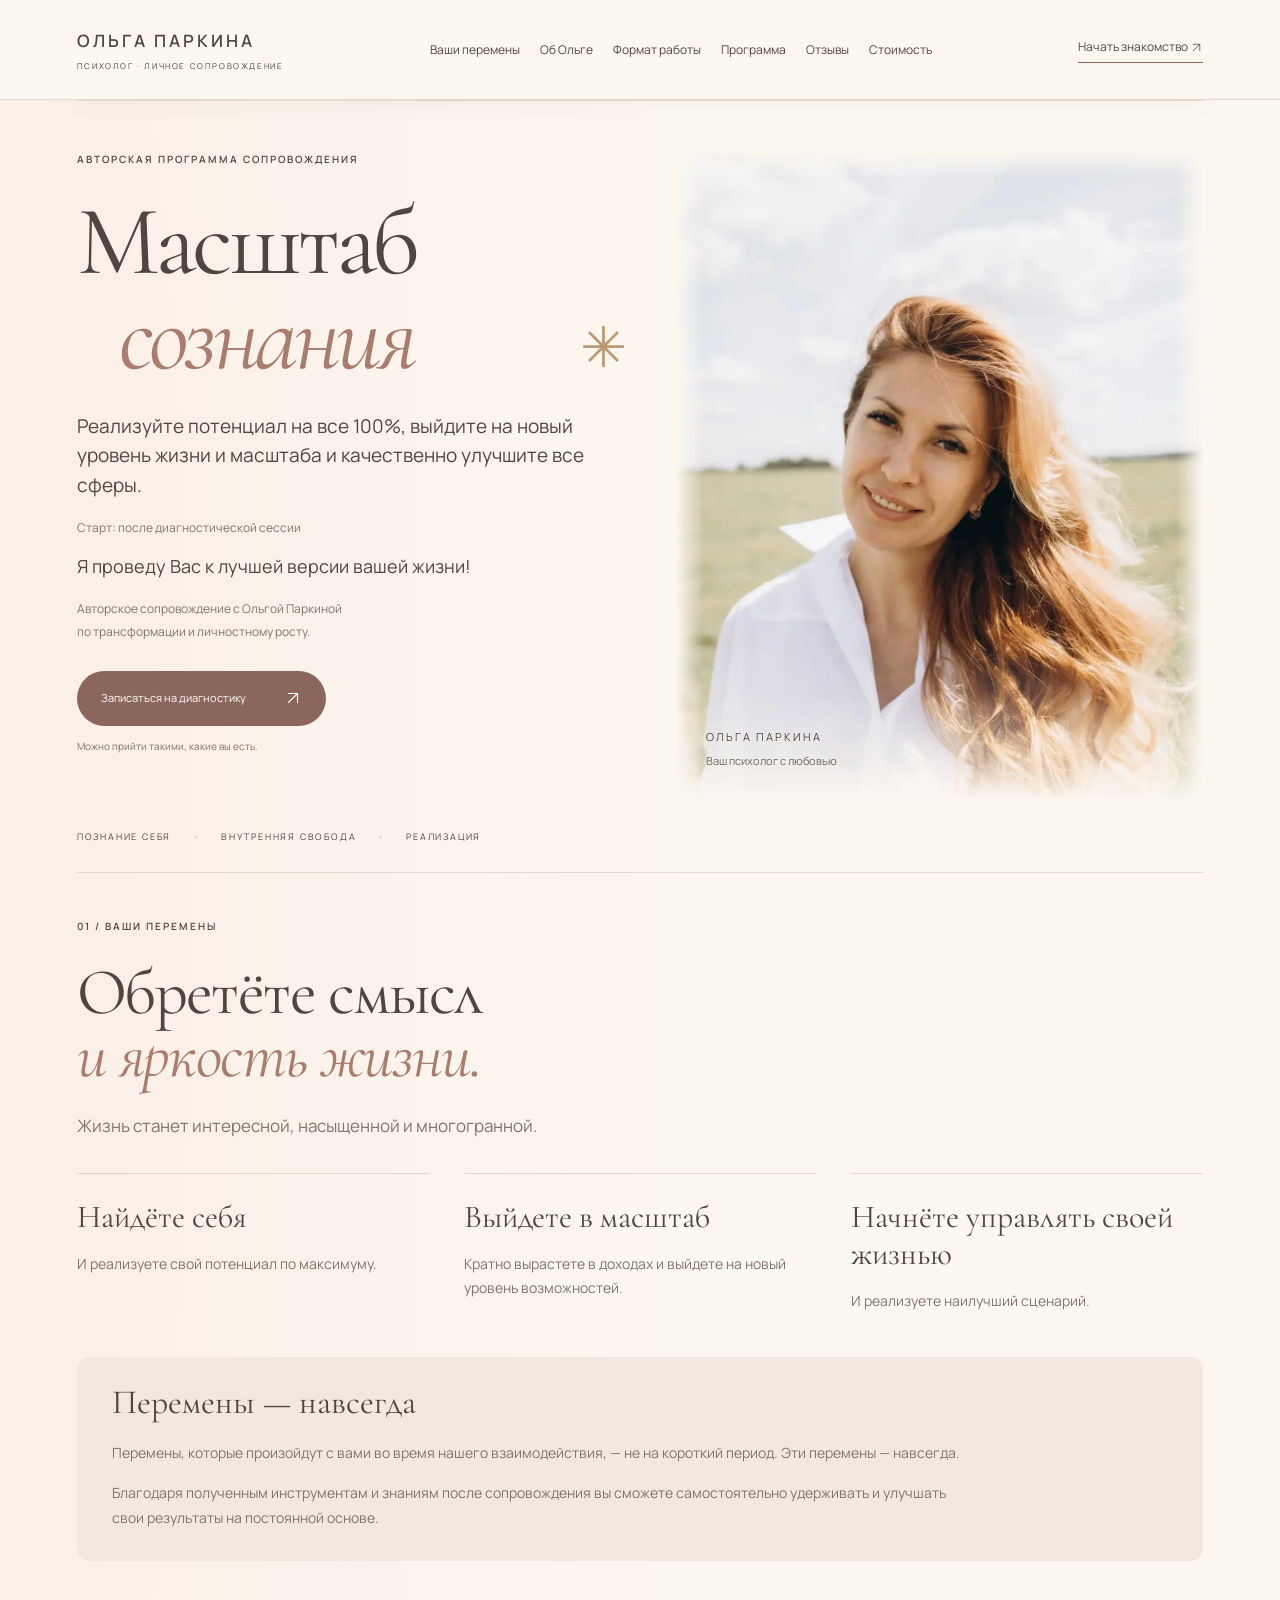
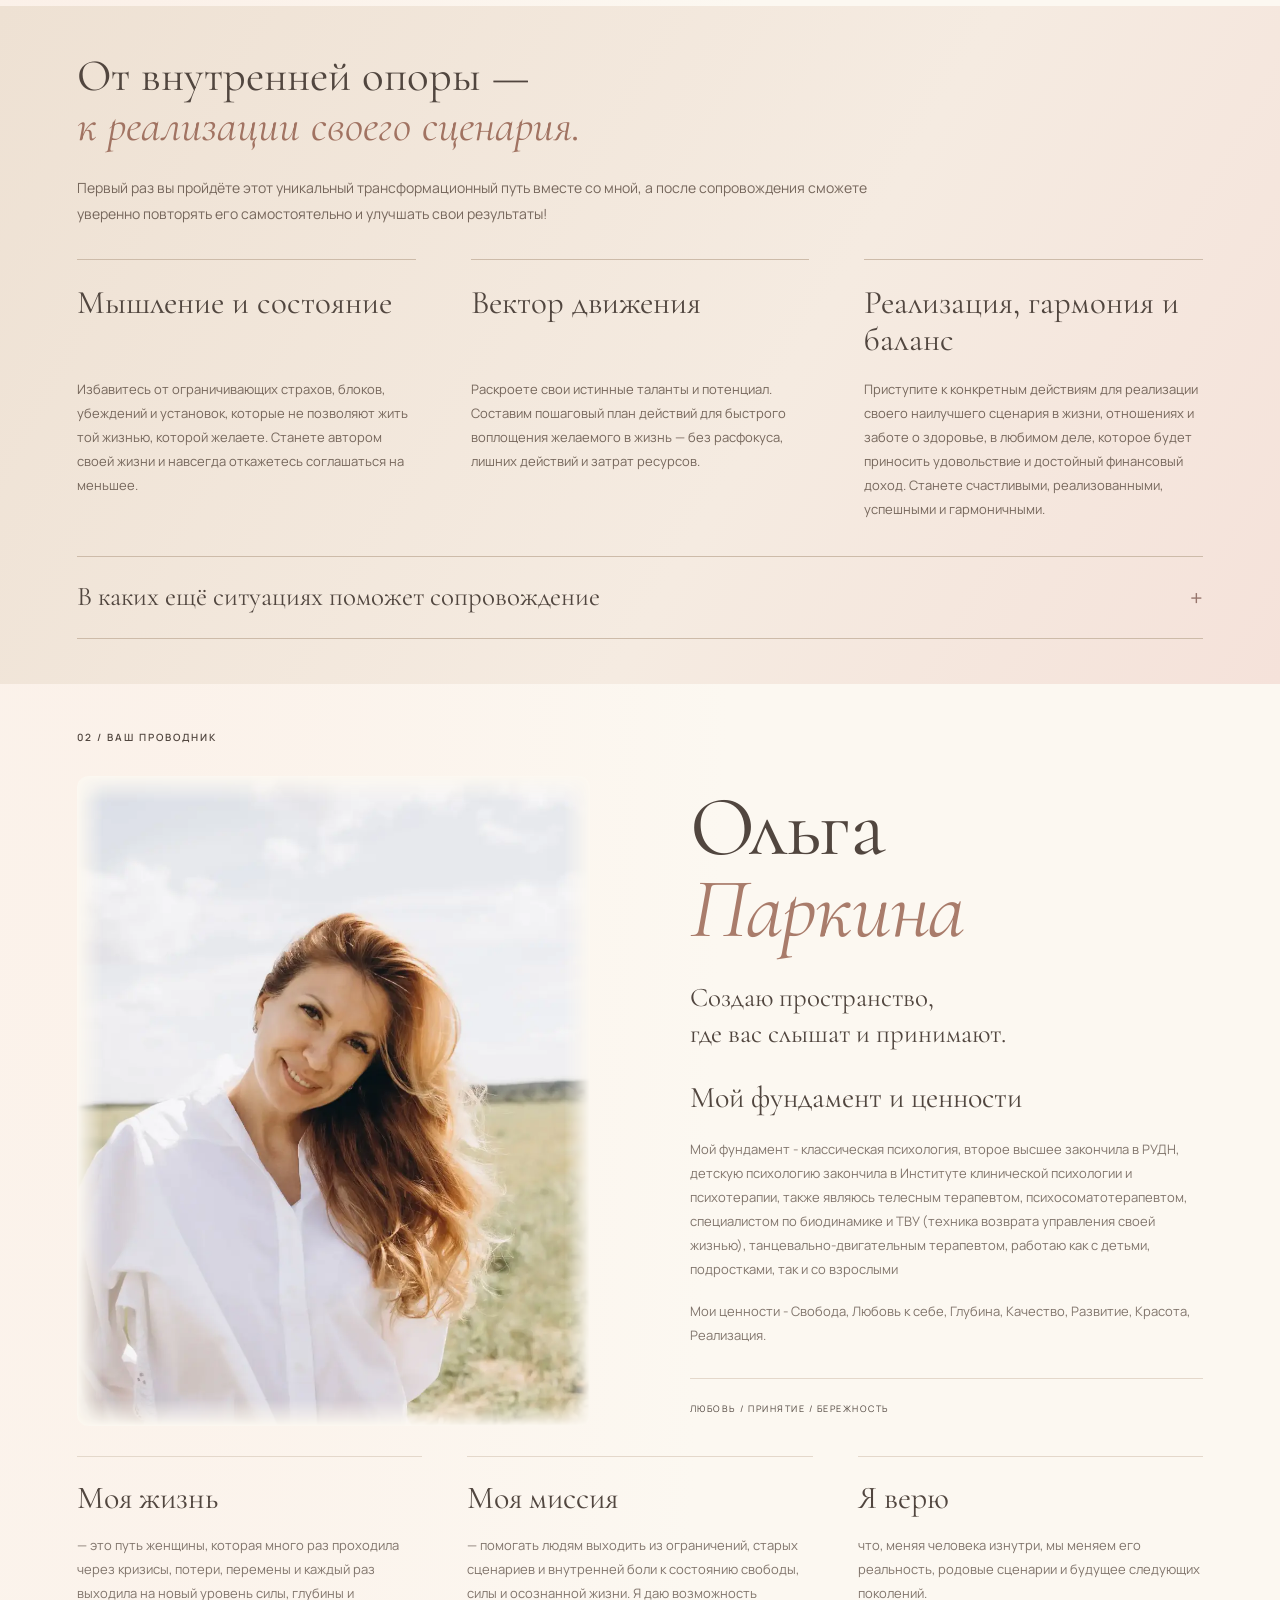
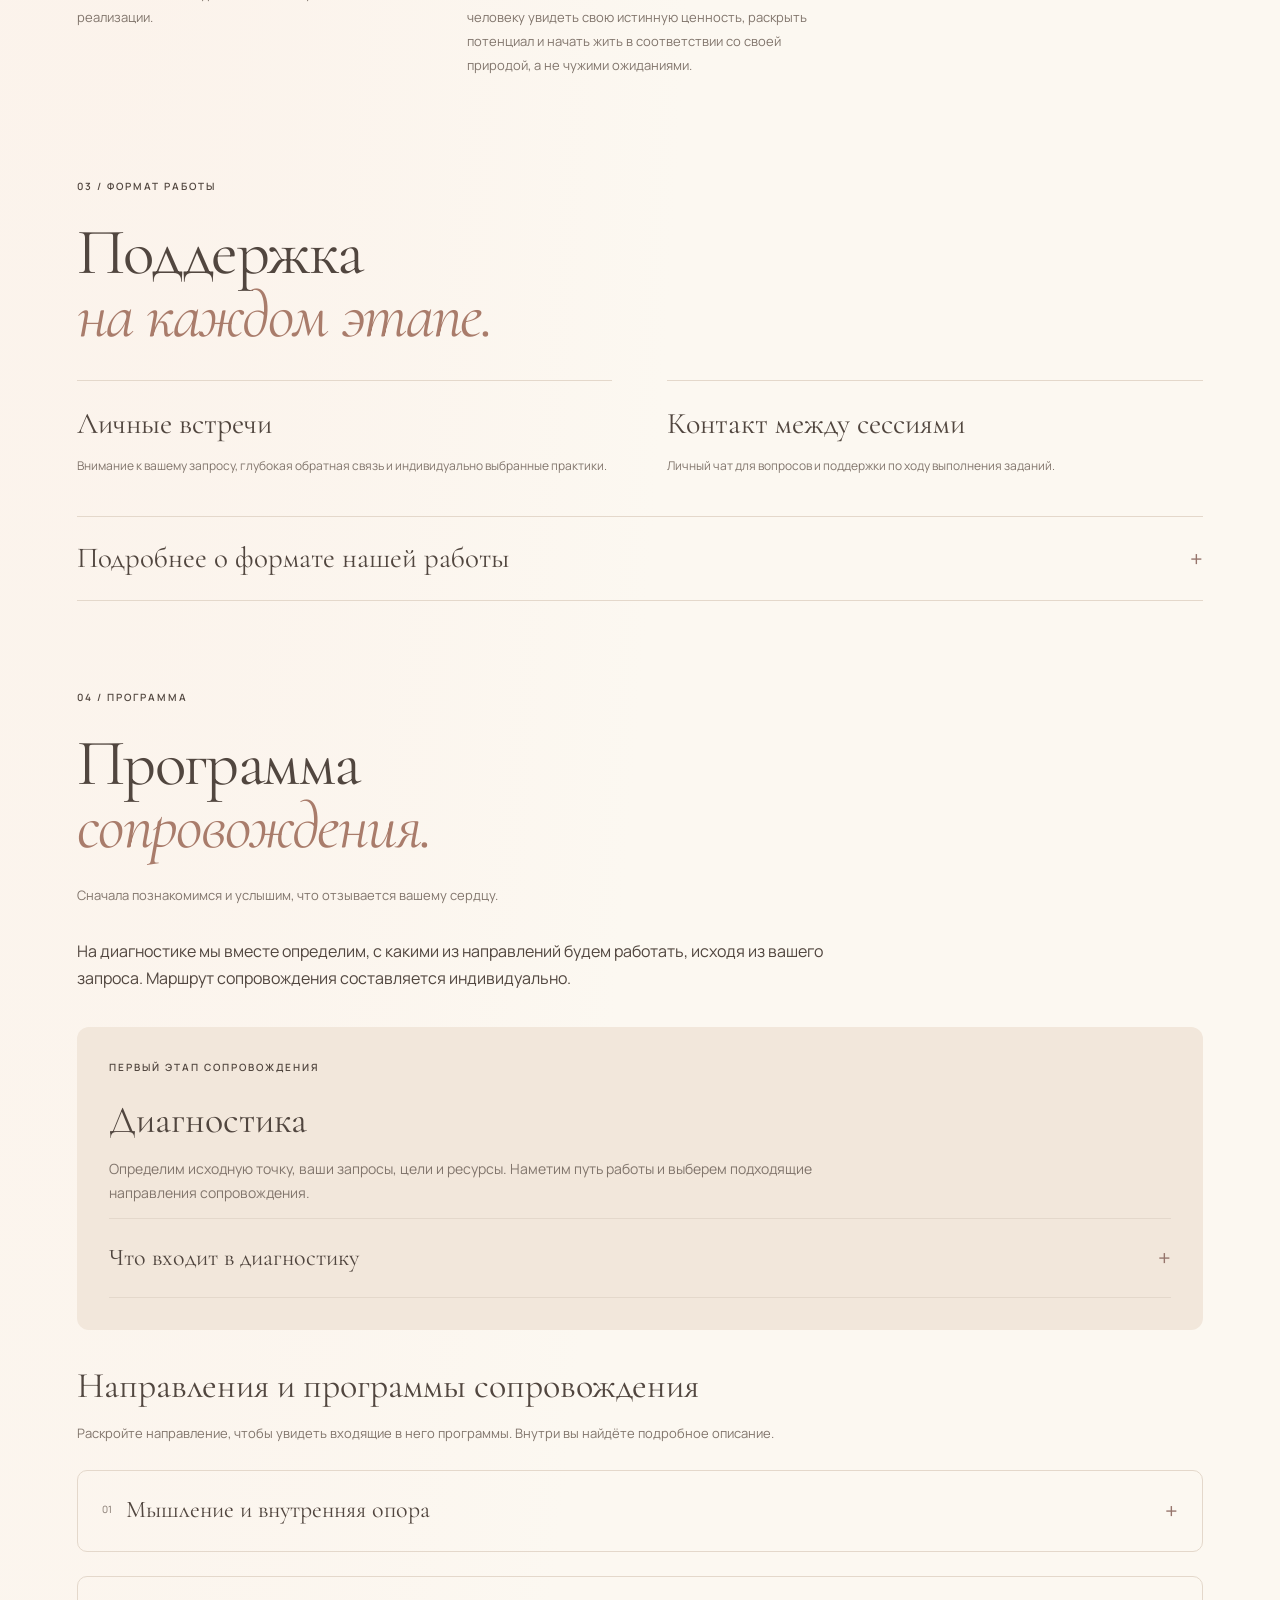
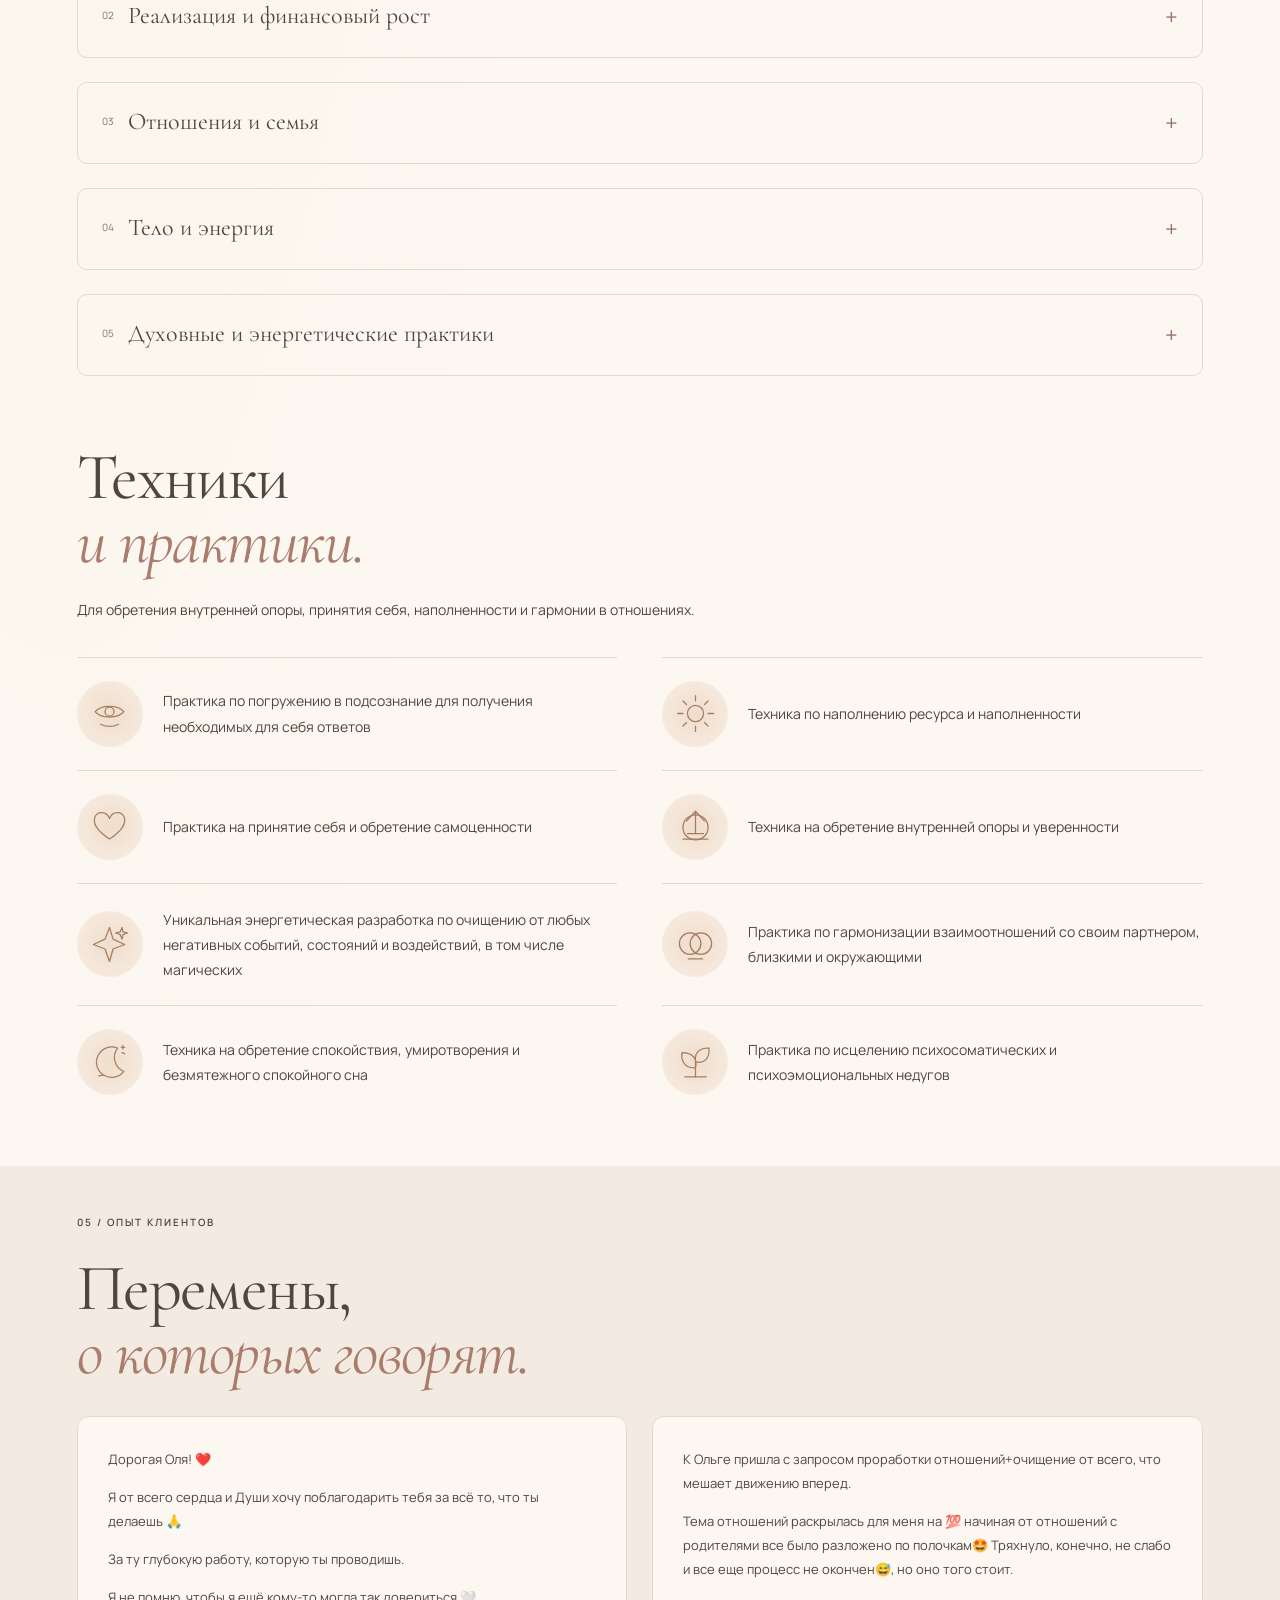
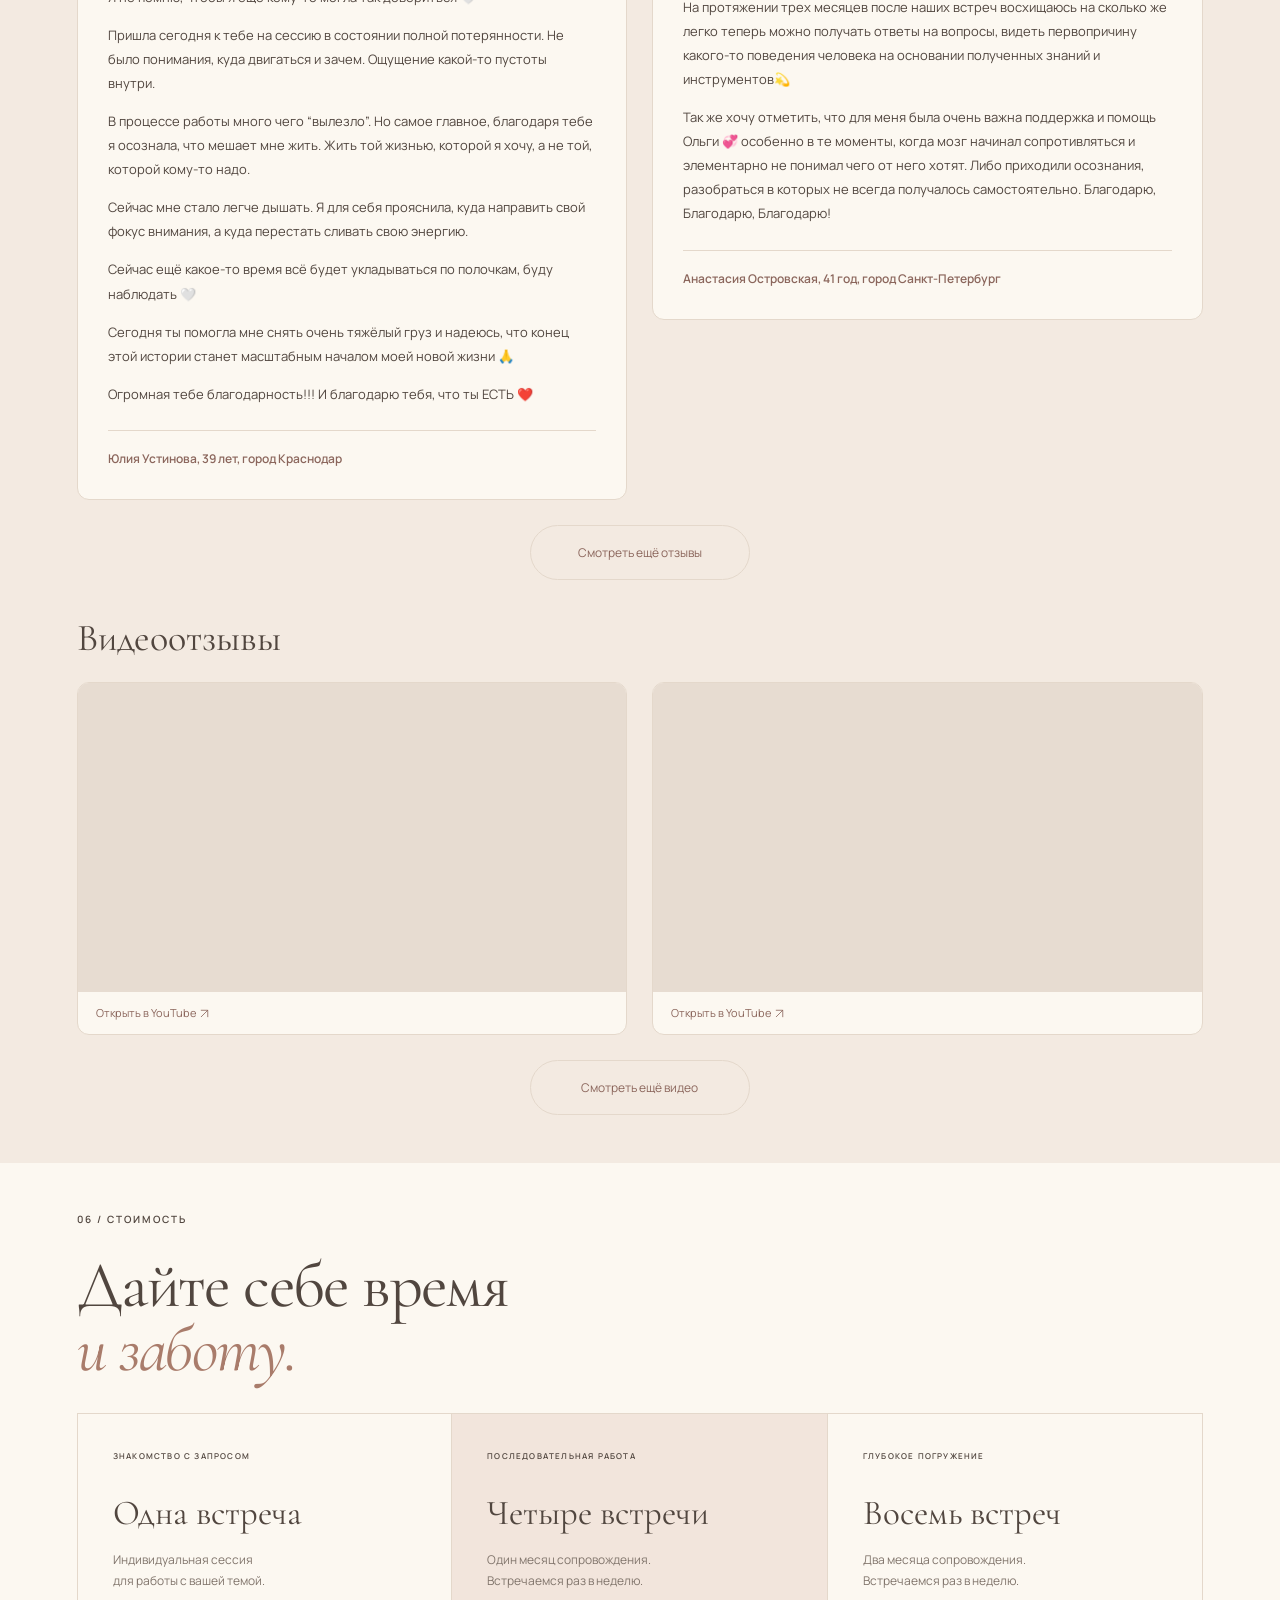
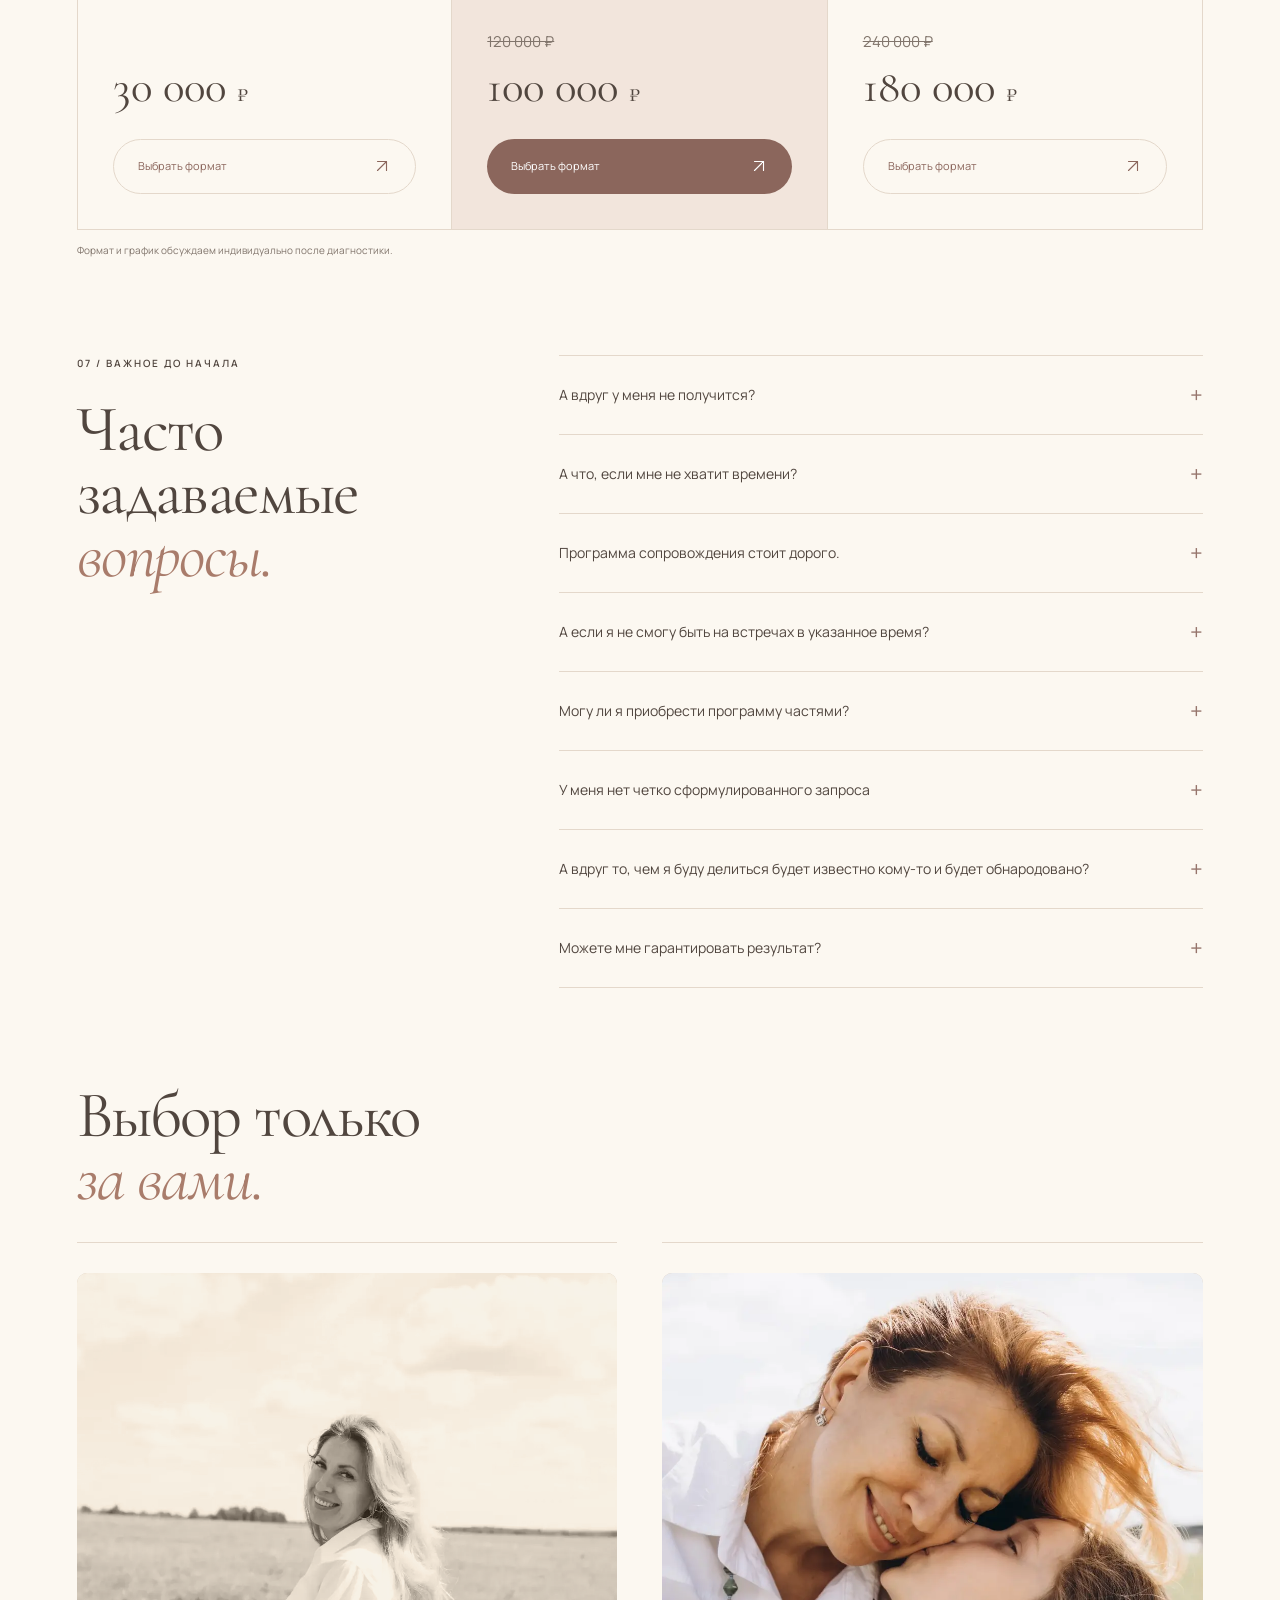
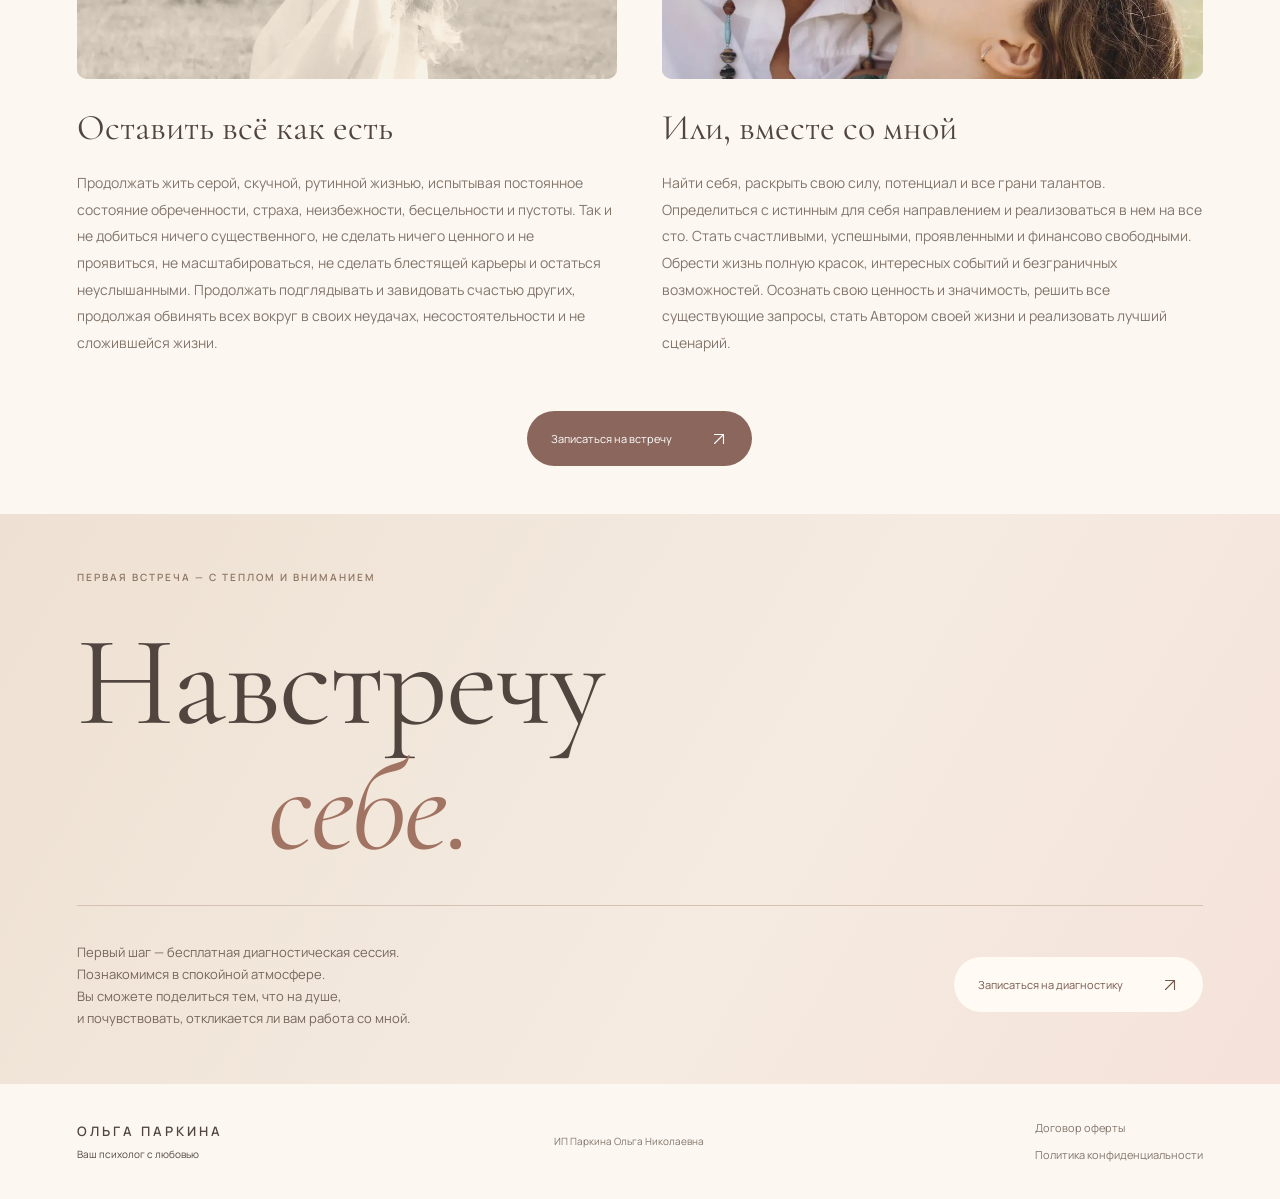
==== commit 48a1cd8b: "Remove decorative star from final section" ====
--- a/index.html
+++ b/index.html
@@ -11,5 +11,5 @@
 <section id="formats" class="section wrap"><div class="section-head"><p class="eyebrow">06 / СТОИМОСТЬ</p><h2>Дайте себе время<br><em>и заботу.</em></h2></div><div class="pricing"><article><p class="eyebrow">ЗНАКОМСТВО С ЗАПРОСОМ</p><h3>Одна встреча</h3><p>Индивидуальная сессия<br>для работы с вашей темой.</p><div class="price">30 000 <small>₽</small></div><a class="outline" href="https://forms.yandex.ru/u/6a3d4fcc02848f9a4766bef6" target="_blank" rel="noopener">Выбрать формат <svg class="link-arrow" viewBox="0 0 24 24" fill="none" stroke="currentColor" stroke-width="1.5" stroke-linecap="round" stroke-linejoin="round" aria-hidden="true"><path d="M6 18 18 6M6 6h12v12"/></svg></a></article><article class="featured"><p class="eyebrow">ПОСЛЕДОВАТЕЛЬНАЯ РАБОТА</p><h3>Четыре встречи</h3><p>Один месяц сопровождения.<br>Встречаемся раз в неделю.</p><div class="price"><del class="old-price" aria-label="Прежняя стоимость 120 000 рублей">120 000 ₽</del>100 000 <small>₽</small></div><a class="button" href="https://forms.yandex.ru/u/6a3d4fcc02848f9a4766bef6" target="_blank" rel="noopener">Выбрать формат <svg class="link-arrow" viewBox="0 0 24 24" fill="none" stroke="currentColor" stroke-width="1.5" stroke-linecap="round" stroke-linejoin="round" aria-hidden="true"><path d="M6 18 18 6M6 6h12v12"/></svg></a></article><article><p class="eyebrow">ГЛУБОКОЕ ПОГРУЖЕНИЕ</p><h3>Восемь встреч</h3><p>Два месяца сопровождения.<br>Встречаемся раз в неделю.</p><div class="price"><del class="old-price" aria-label="Прежняя стоимость 240 000 рублей">240 000 ₽</del>180 000 <small>₽</small></div><a class="outline" href="https://forms.yandex.ru/u/6a3d4fcc02848f9a4766bef6" target="_blank" rel="noopener">Выбрать формат <svg class="link-arrow" viewBox="0 0 24 24" fill="none" stroke="currentColor" stroke-width="1.5" stroke-linecap="round" stroke-linejoin="round" aria-hidden="true"><path d="M6 18 18 6M6 6h12v12"/></svg></a></article></div><p class="micro">Формат и график обсуждаем индивидуально после диагностики.</p></section>
 <section class="faq section wrap"><div><p class="eyebrow">07 / ВАЖНОЕ ДО НАЧАЛА</p><h2>Часто задаваемые<br><em>вопросы.</em></h2></div><div><details><summary>А вдруг у меня не получится? <b>+</b></summary><div class="expanded-copy"><p>А что если получится?  Как вы узнаете, если не попробуете? Почему у других получается, а у вас не получится? Если вы будете четко выполнять все рекомендации, вовлекаться в процесс и действовать в процесс с полным включением - у вас все получится, даже не сомневайтесь!</p></div></details><details><summary>А что, если мне не хватит времени? <b>+</b></summary><div class="expanded-copy"><p>Времени всегда не хватает. Но если вы хотите решить свои существующие запросы, которые не решались месяцами и возможно годами очень важно научиться расставлять приоритеты и научиться отказываться от меньшего в пользу большего, если вы конечно заинтересованы в благополучных для себя исходах.</p><p>А если нет времени сейчас, то его никогда и не будет, как и трансформаций и изменений, которые неизбежно приведут вас к счастливой, интересной, вкусной жизни.</p><p>Нет времени, нет изменений, нет осознанности, нет новой версии жизни, которая только и остается вашей мечтой, нет желаемой ветки реальности.</p></div></details><details><summary>Программа сопровождения стоит дорого. <b>+</b></summary><div class="expanded-copy"><p>То, что мы будем делать с вами не измеряется деньгами - это бесценно. Вы развернете свою жизнь на 180 градусов, как говорят мои клиенты “а что так можно было?”</p><p>Программа сопровождения - это ваши инвестиции в ваше будущее и ваши же изменения в жизни - головокружительная карьера, здоровье ваше и ваших детей, новый уровень дохода, счастливые и гармоничные отношения, встреча со второй половиной, рождение детей и так далее.</p></div></details><details><summary>А если я не смогу быть на встречах в указанное время? <b>+</b></summary><div class="expanded-copy"><p>Работа осуществляется в индивидуальном формате, поэтому мы подберем подходящие дни и часы, удобные для каждой из сторон, поэтому можно не беспокоиться, что что-то будет упущено.</p></div></details><details><summary>Могу ли я приобрести программу частями? <b>+</b></summary><div class="expanded-copy"><p>Да, безусловно, такой вариант с моей стороны предоставляется, у вас есть возможность приобрести сопровождение в разрезе двух или одного месяца. Важно понимать, что самые фундаментальные, стойкие и глобальные результаты получаются при комплексном подходе, который я разработала для формата взаимодействия - три месяца, вложив все свои знания, навыки и опыт, чтобы результат стал глубоким и долгосрочным. Поэтому выбор только за вами.</p></div></details><details><summary>У меня нет четко сформулированного запроса <b>+</b></summary><div class="expanded-copy"><p>Наша работа всегда начинается с глубинной диагностики, на которой мы как раз и определяемся с первичными запросами и с теми, с которыми будем работать в последующем. Поэтому совсем не обязательно иметь четкий запрос - главное иметь желание и готовность включиться в необходимые процессы.</p></div></details><details><summary>А вдруг то, чем я буду делиться будет известно кому-то и будет обнародовано? <b>+</b></summary><div class="expanded-copy"><p>Всё, что мы обсуждаем на встречах, строго конфиденциально.</p></div></details><details><summary>Можете мне гарантировать результат? <b>+</b></summary><div class="expanded-copy"><p>Результат гарантировать можете только вы, своим стремлением, желанием, доверием и включенностью. Со своей стороны я гарантирую, что применяю только проверенные, актуальные, работающие и эффективные техники, практики, методологии и приемы, благодаря которым не получить желаемый результат практически невозможно.</p></div></details></div></section>
 <section id="choice" class="section wrap choice"><div class="section-head"><h2>Выбор только<br><em>за вами.</em></h2></div><div class="choice-grid"><article><div class="choice-image choice-muted"><img src="assets/choice-stay.webp" alt="Ольга Паркина — фотография из исходного блока выбора" loading="lazy"></div><h3>Оставить всё как есть</h3><p>Продолжать жить серой, скучной, рутинной жизнью, испытывая постоянное состояние обреченности, страха, неизбежности, бесцельности и пустоты. Так и не добиться ничего существенного, не сделать ничего ценного и не проявиться, не масштабироваться, не сделать блестящей карьеры и остаться неуслышанными. Продолжать подглядывать и завидовать счастью других, продолжая обвинять всех вокруг в своих неудачах, несостоятельности и не сложившейся жизни.</p></article><article><div class="choice-image"><img src="assets/choice-together.webp" alt="Ольга Паркина — вместе навстречу переменам" loading="lazy"></div><h3>Или, вместе со мной</h3><p>Найти себя, раскрыть свою силу, потенциал и все грани талантов. Определиться с истинным для себя направлением и реализоваться в нем на все сто. Стать счастливыми, успешными, проявленными и финансово свободными. Обрести жизнь полную красок, интересных событий и безграничных возможностей. Осознать свою ценность и значимость, решить все существующие запросы, стать Автором своей жизни и реализовать лучший сценарий.</p></article></div><div class="choice-action"><a class="button" href="https://forms.yandex.ru/u/6a3d4fcc02848f9a4766bef6" target="_blank" rel="noopener">Записаться на встречу <span><svg class="link-arrow" viewBox="0 0 24 24" fill="none" stroke="currentColor" stroke-width="1.5" stroke-linecap="round" stroke-linejoin="round" aria-hidden="true"><path d="M6 18 18 6M6 6h12v12"/></svg></span></a></div></section>
-<section id="contact" class="contact dark"><div class="wrap"><p class="eyebrow">ПЕРВАЯ ВСТРЕЧА — С ТЕПЛОМ И ВНИМАНИЕМ</p><h2>Навстречу<br><em>себе.</em><span>✳</span></h2><div class="contact-bottom"><p>Первый шаг — бесплатная диагностическая сессия.<br>Познакомимся в спокойной атмосфере.<br>Вы сможете поделиться тем, что на душе,<br>и почувствовать, откликается ли вам работа со мной.</p><a class="button light" href="https://forms.yandex.ru/u/6a3d4fcc02848f9a4766bef6" target="_blank" rel="noopener">Записаться на диагностику <span><svg class="link-arrow" viewBox="0 0 24 24" fill="none" stroke="currentColor" stroke-width="1.5" stroke-linecap="round" stroke-linejoin="round" aria-hidden="true"><path d="M6 18 18 6M6 6h12v12"/></svg></span></a></div></div></section></main>
+<section id="contact" class="contact dark"><div class="wrap"><p class="eyebrow">ПЕРВАЯ ВСТРЕЧА — С ТЕПЛОМ И ВНИМАНИЕМ</p><h2>Навстречу<br><em>себе.</em></h2><div class="contact-bottom"><p>Первый шаг — бесплатная диагностическая сессия.<br>Познакомимся в спокойной атмосфере.<br>Вы сможете поделиться тем, что на душе,<br>и почувствовать, откликается ли вам работа со мной.</p><a class="button light" href="https://forms.yandex.ru/u/6a3d4fcc02848f9a4766bef6" target="_blank" rel="noopener">Записаться на диагностику <span><svg class="link-arrow" viewBox="0 0 24 24" fill="none" stroke="currentColor" stroke-width="1.5" stroke-linecap="round" stroke-linejoin="round" aria-hidden="true"><path d="M6 18 18 6M6 6h12v12"/></svg></span></a></div></div></section></main>
 <footer class="footer wrap"><a class="brand" href="#">ОЛЬГА ПАРКИНА<span>Ваш психолог с любовью</span></a><p>ИП Паркина Ольга Николаевна</p><div class="legal-links"><a href="offer.html">Договор оферты</a><a href="privacy.html">Политика конфиденциальности</a></div></footer><script src="reviews.js" defer></script><script src="navigation.js" defer></script></body></html>
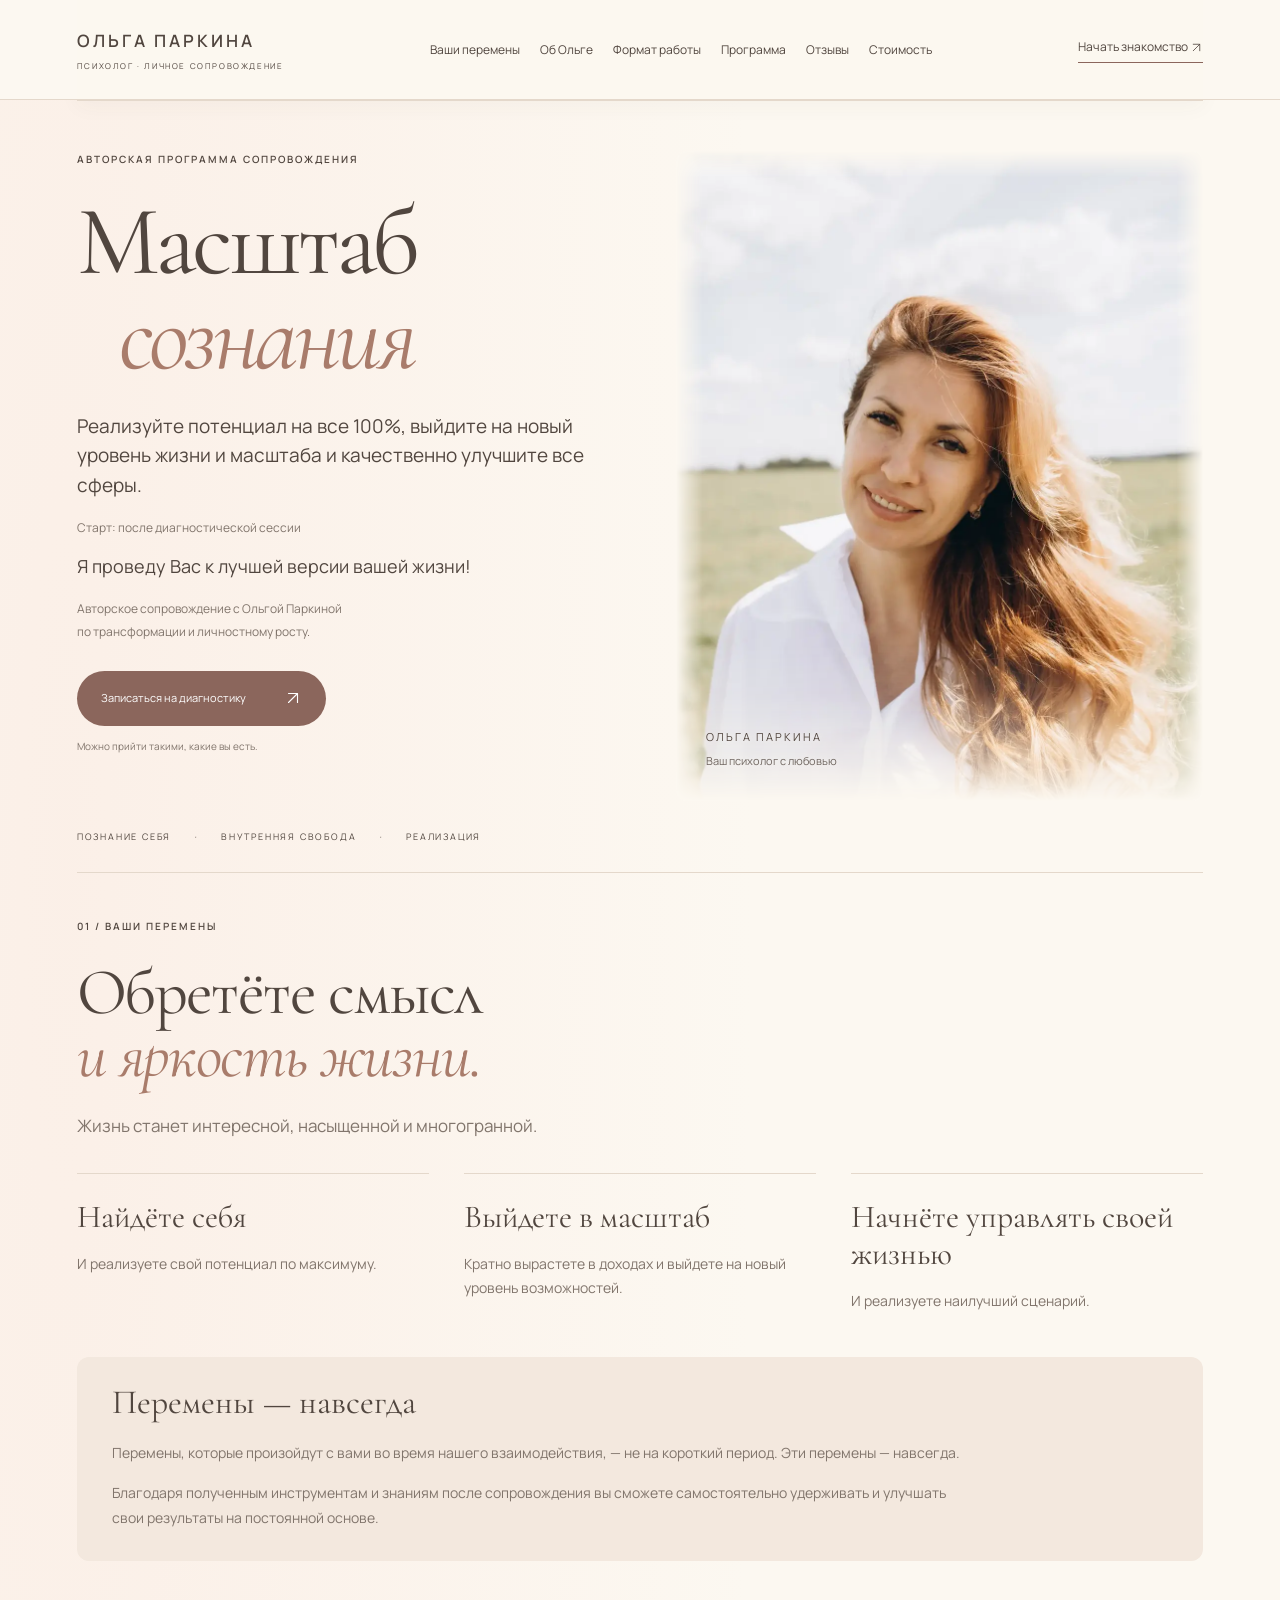
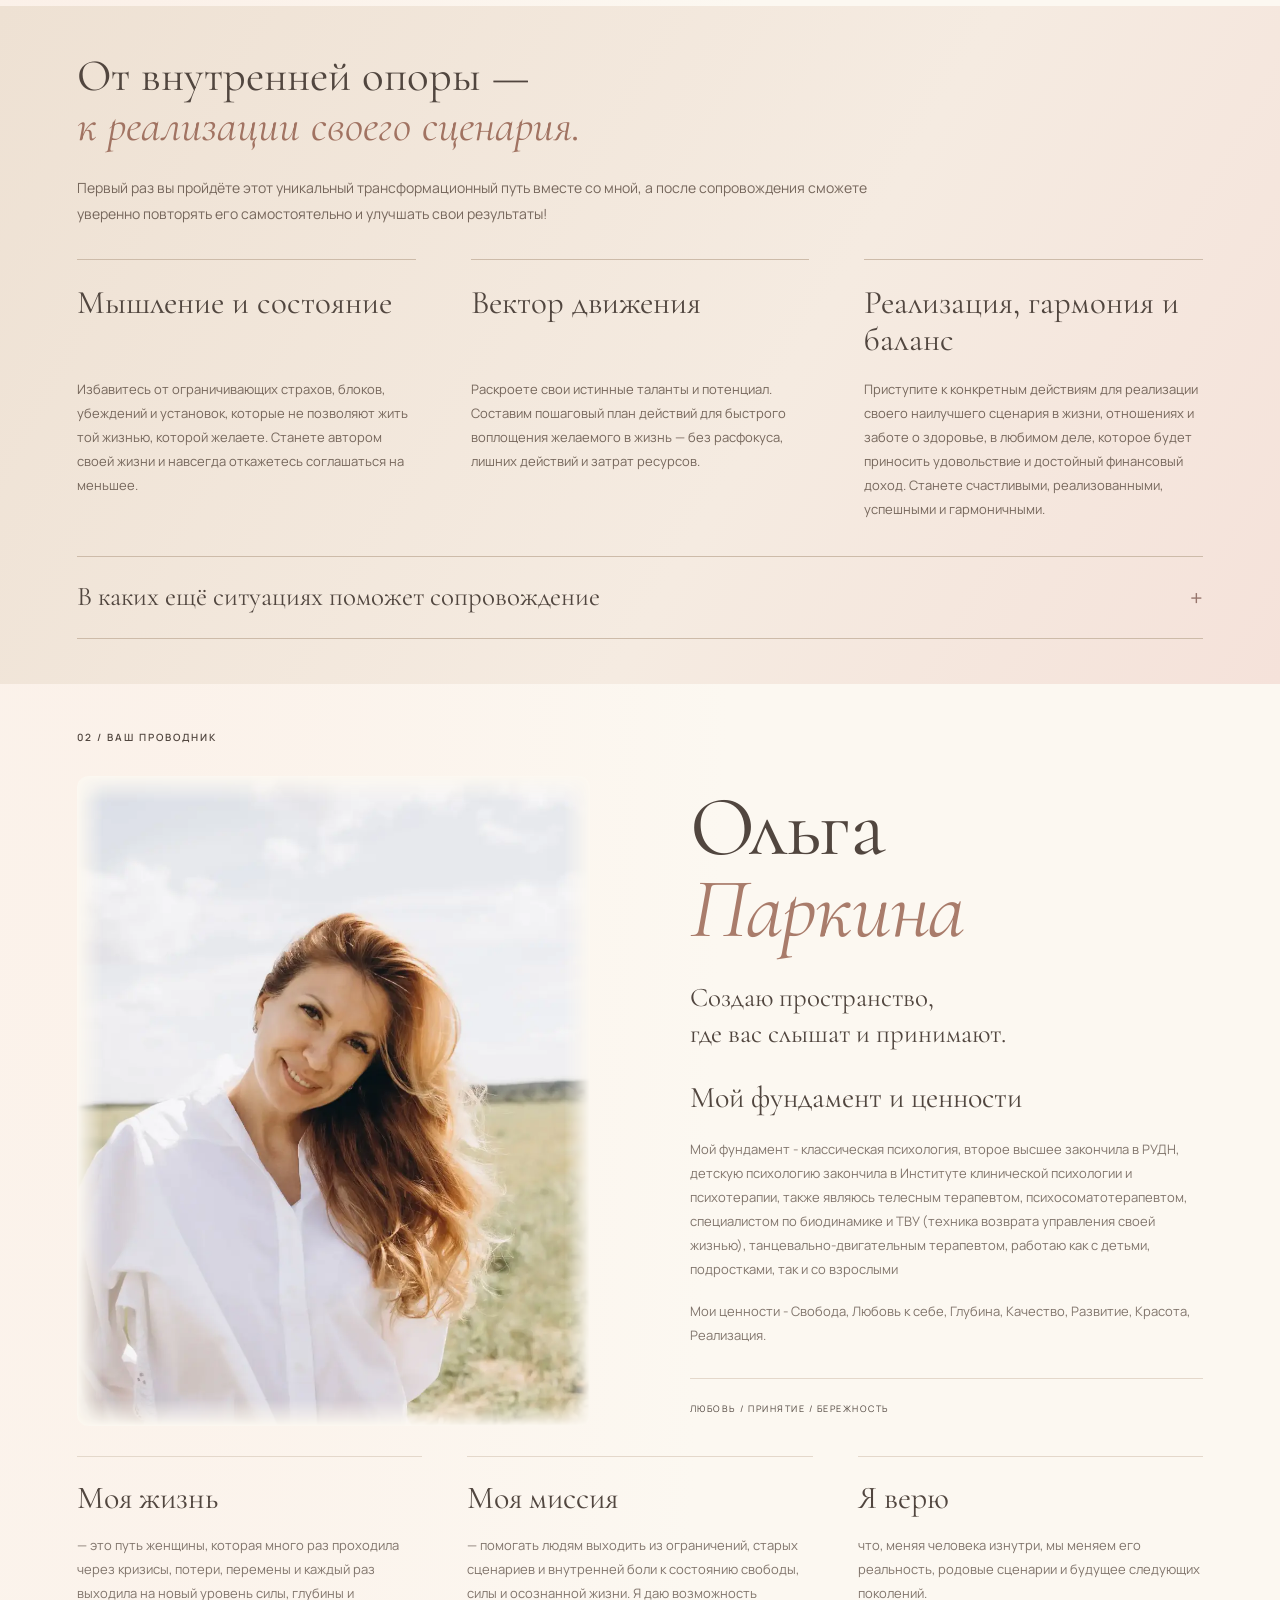
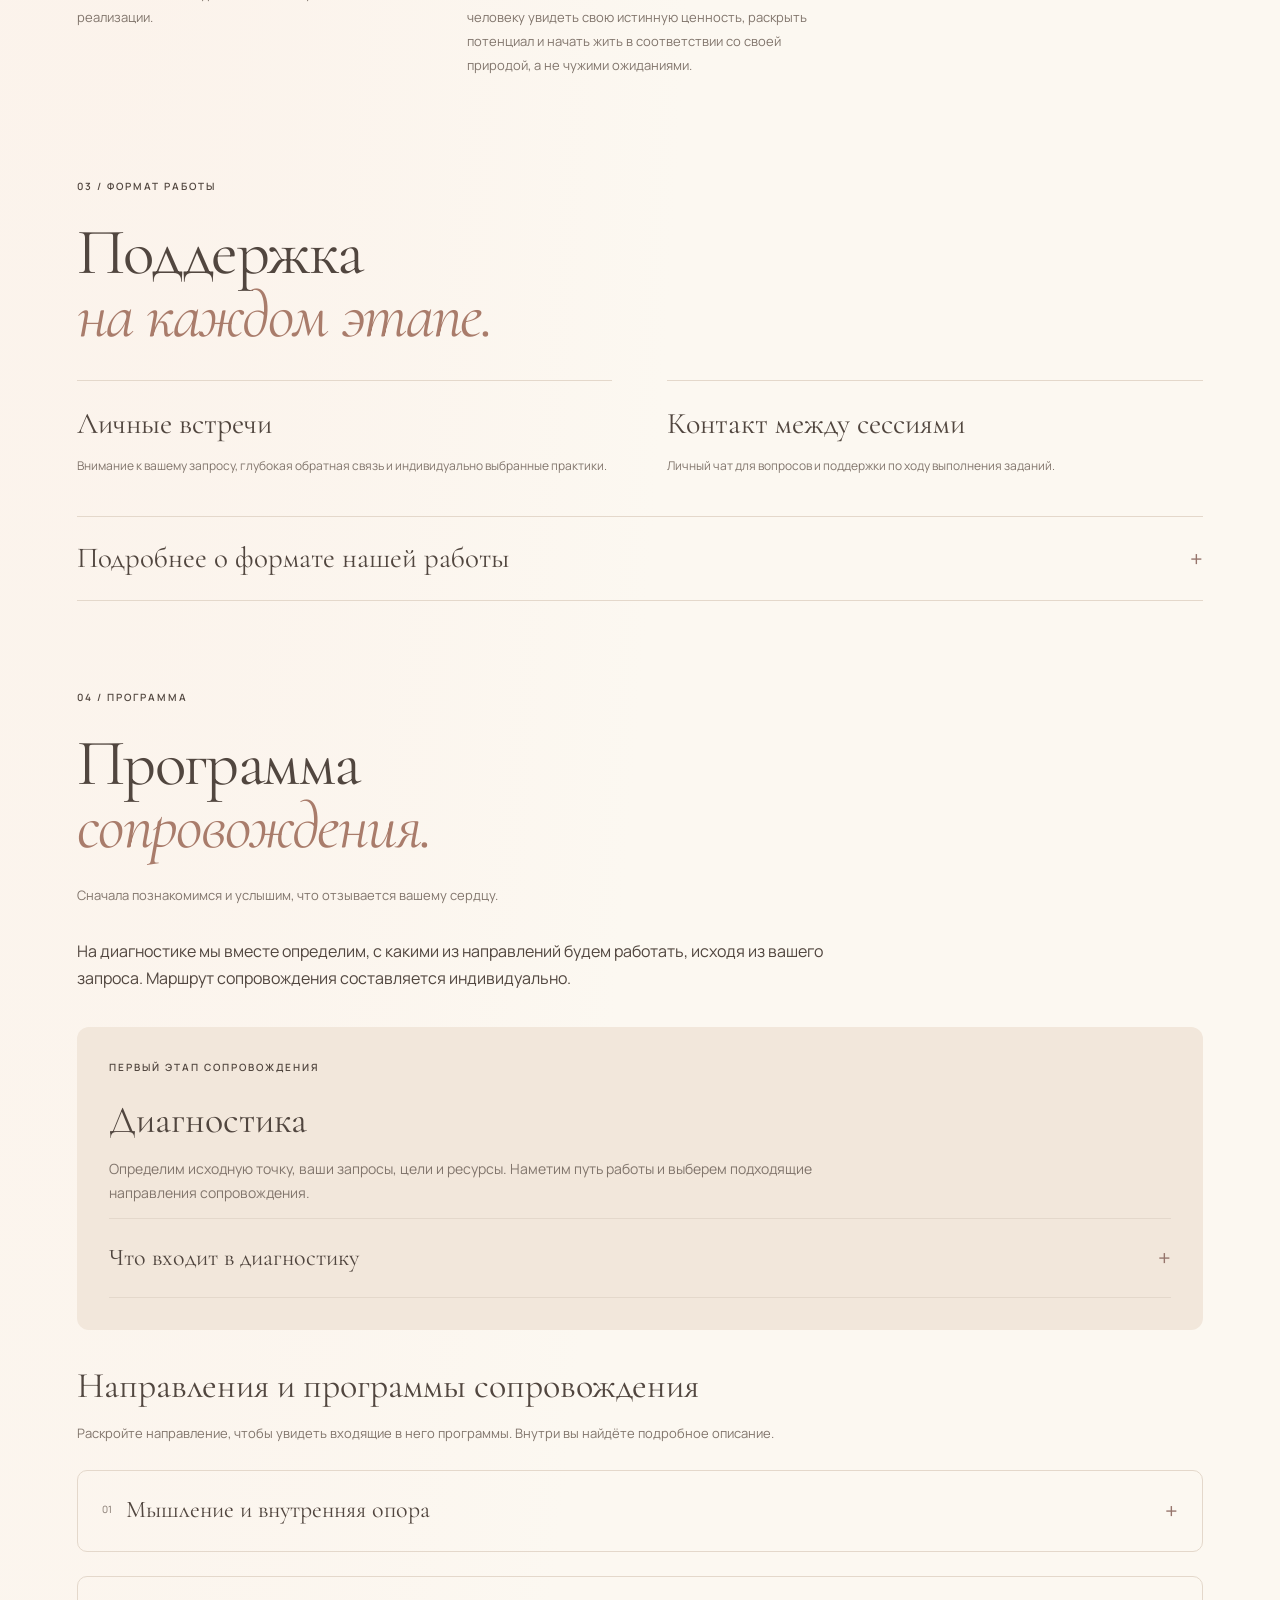
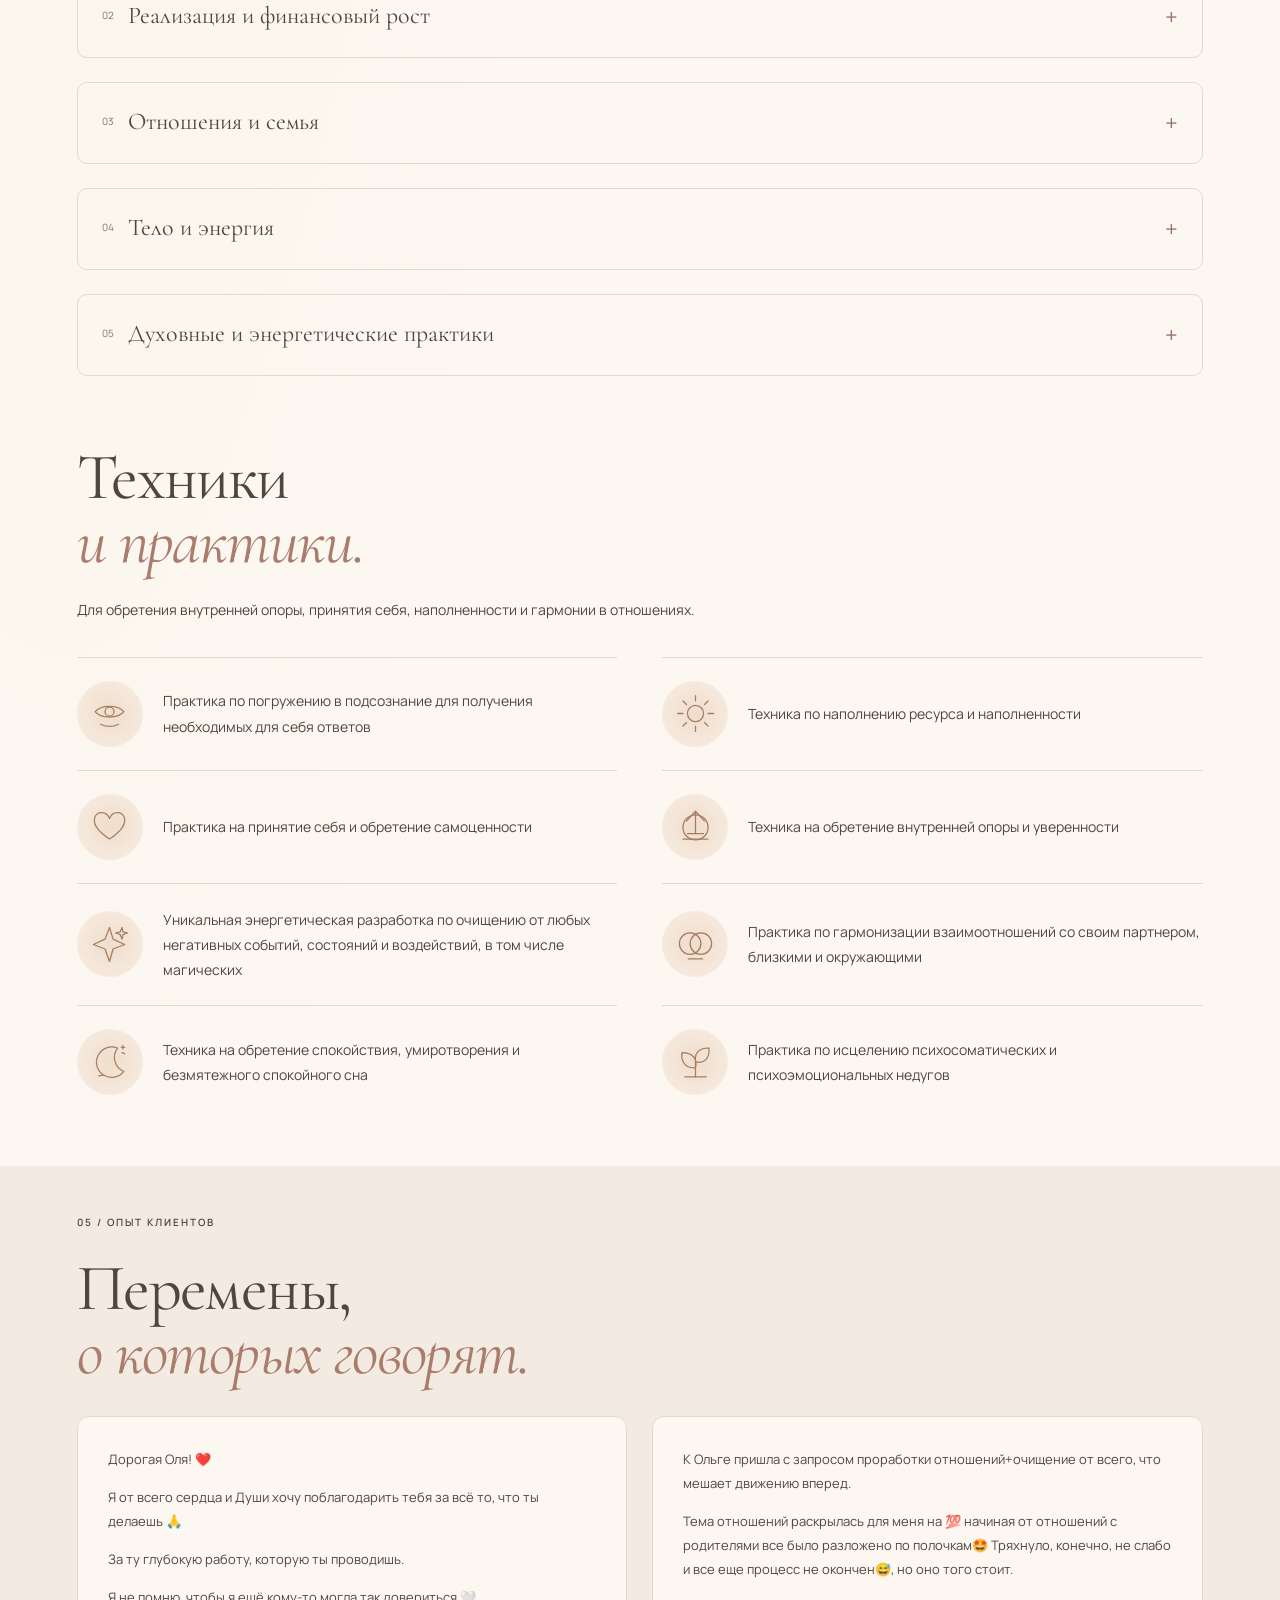
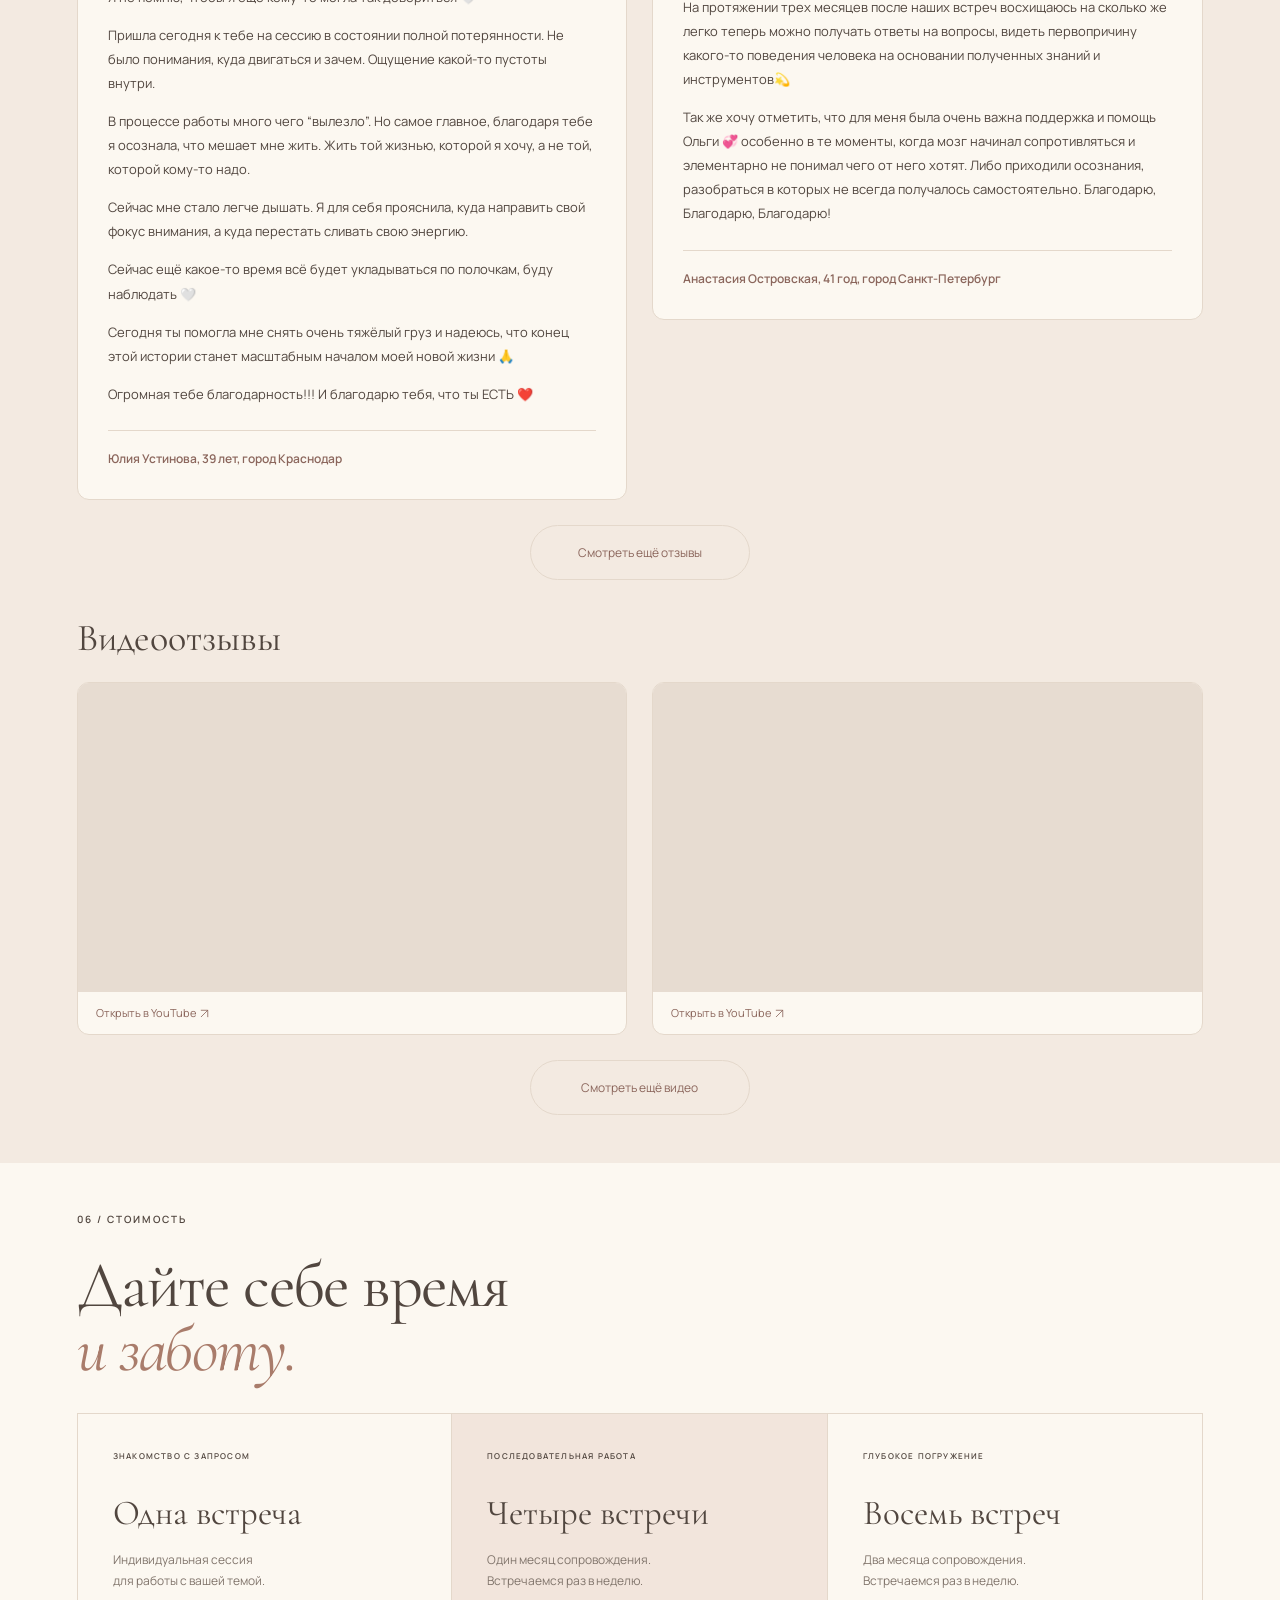
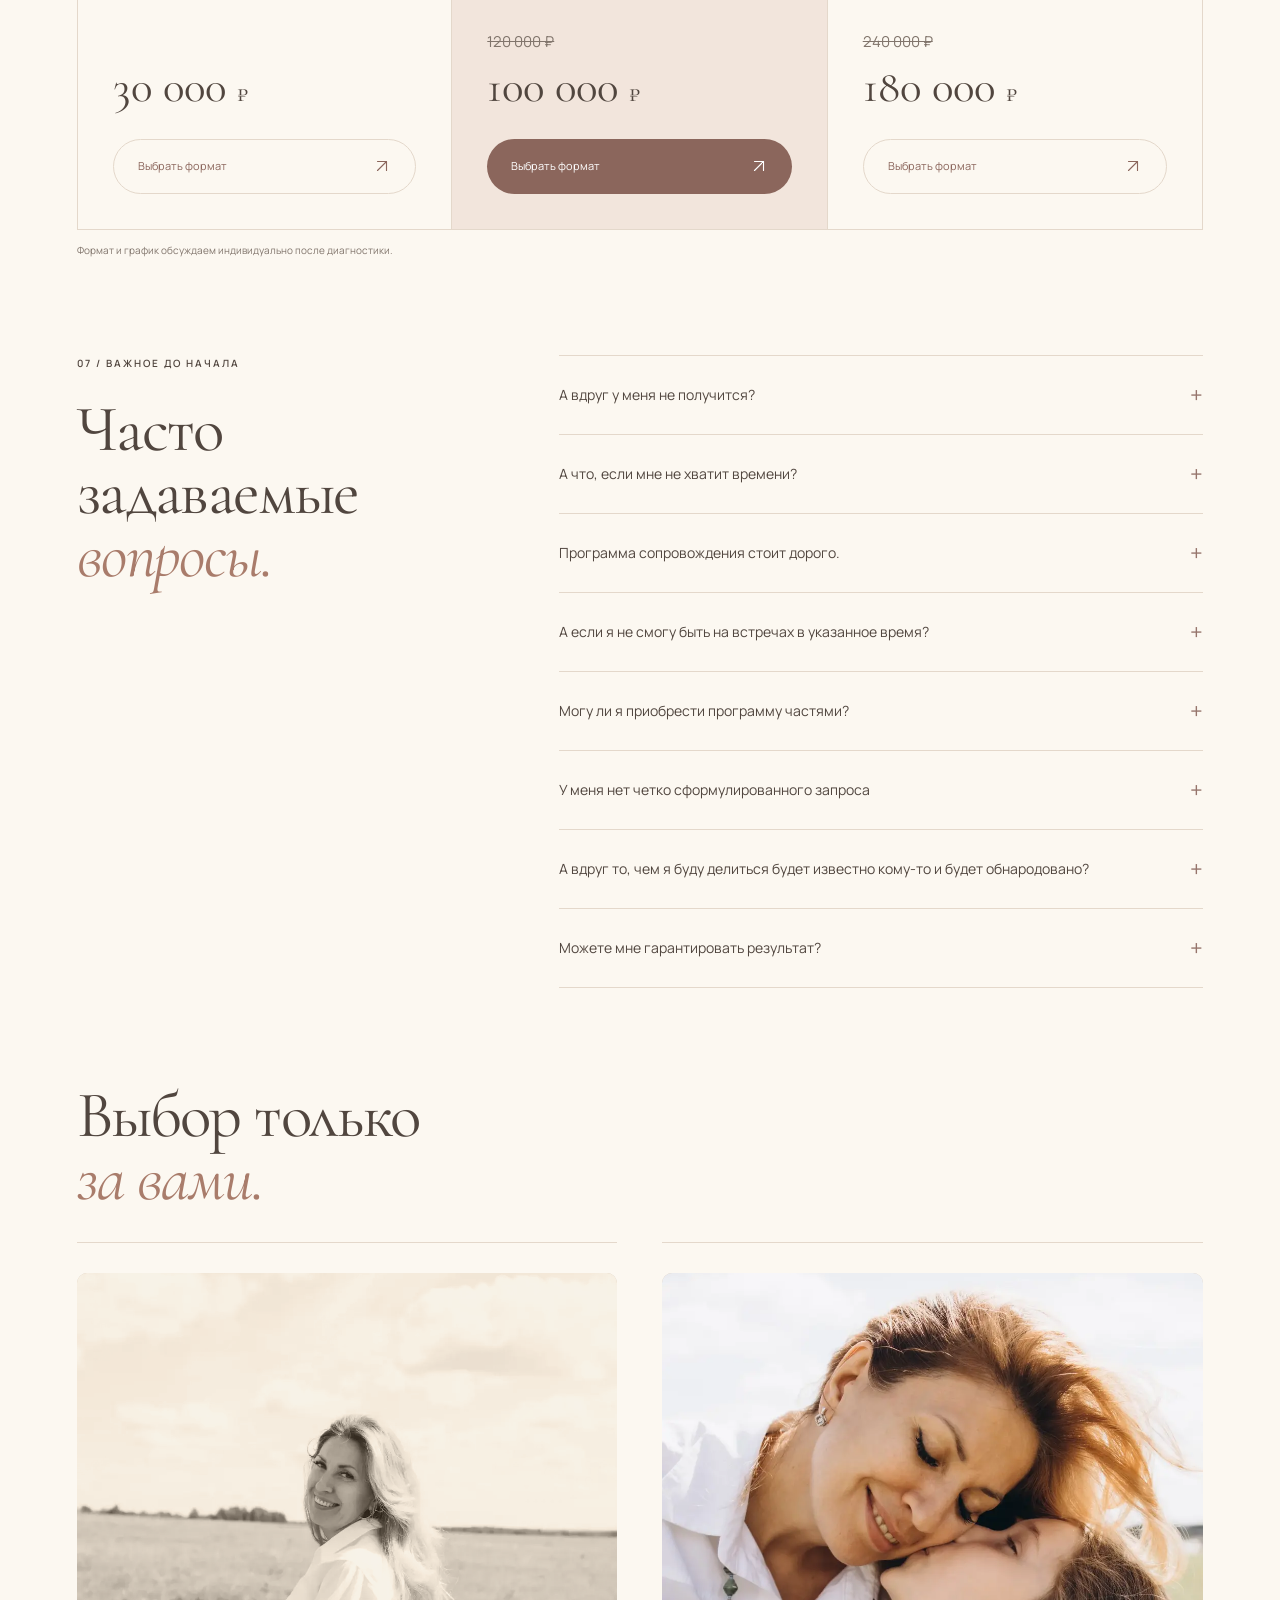
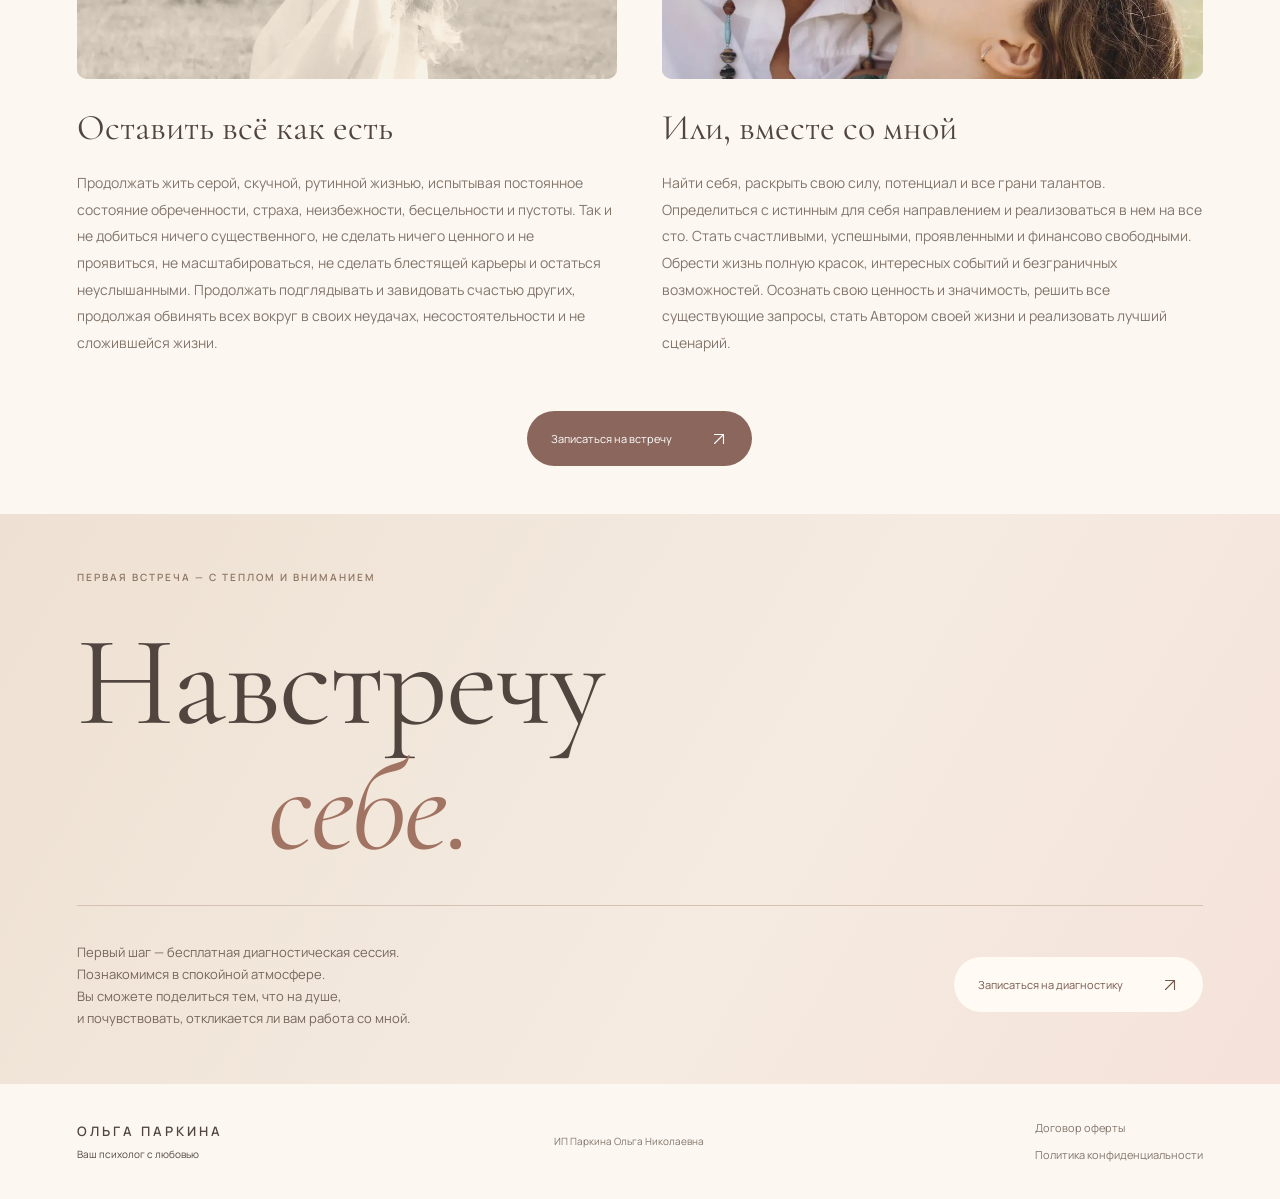
==== commit 36fd989f: "Remove decorative star from hero" ====
--- a/index.html
+++ b/index.html
@@ -1,7 +1,7 @@
 <!doctype html>
 <html lang="ru"><head><meta charset="utf-8"><meta name="viewport" content="width=device-width, initial-scale=1"><title>Ольга Паркина — Масштаб сознания</title><meta name="description" content="Личное сопровождение с Ольгой Паркиной. Внутренняя опора, отношения и реализация. Начните с диагностической сессии."><link rel="stylesheet" href="style.css"></head><body>
 <header class="nav wrap"><a class="brand" href="#">ОЛЬГА ПАРКИНА<span>ПСИХОЛОГ · ЛИЧНОЕ СОПРОВОЖДЕНИЕ</span></a><button class="menu-toggle" type="button" aria-controls="site-menu" aria-expanded="false">Меню <span aria-hidden="true">☰</span></button><nav id="site-menu" aria-label="Основная навигация"><a href="#approach">Ваши перемены</a><a href="#about">Об Ольге</a><a href="#work-format">Формат работы</a><a href="#program">Программа</a><a href="#reviews">Отзывы</a><a href="#formats">Стоимость</a></nav><a class="nav-cta" href="#contact">Начать знакомство <svg class="link-arrow" viewBox="0 0 24 24" fill="none" stroke="currentColor" stroke-width="1.5" stroke-linecap="round" stroke-linejoin="round" aria-hidden="true"><path d="M6 18 18 6M6 6h12v12"/></svg></a></header>
-<main><section class="hero wrap"><div class="hero-copy"><p class="eyebrow">АВТОРСКАЯ ПРОГРАММА СОПРОВОЖДЕНИЯ</p><h1>Масштаб<br><em>сознания</em><span class="star">✳</span></h1><p class="hero-lead">Реализуйте потенциал на все 100%, выйдите на новый уровень жизни и масштаба и качественно улучшите все сферы.</p><p class="hero-start">Старт: после диагностической сессии</p><p class="hero-promise">Я проведу Вас к лучшей версии вашей жизни!</p><p class="muted intro">Авторское сопровождение с Ольгой Паркиной<br>по трансформации и личностному росту.</p><a class="button" href="https://forms.yandex.ru/u/6a3d4fcc02848f9a4766bef6" target="_blank" rel="noopener">Записаться на диагностику <span><svg class="link-arrow" viewBox="0 0 24 24" fill="none" stroke="currentColor" stroke-width="1.5" stroke-linecap="round" stroke-linejoin="round" aria-hidden="true"><path d="M6 18 18 6M6 6h12v12"/></svg></span></a><p class="micro">Можно прийти такими, какие вы есть.</p></div><div class="hero-photo"><img src="assets/olga.webp" alt="Ольга Паркина" fetchpriority="high"><div class="photo-label">ОЛЬГА ПАРКИНА <span>Ваш психолог с любовью</span></div></div><div class="hero-bottom"><span>ПОЗНАНИЕ СЕБЯ</span><i>·</i><span>ВНУТРЕННЯЯ СВОБОДА</span><i>·</i><span>РЕАЛИЗАЦИЯ</span></div></section>
+<main><section class="hero wrap"><div class="hero-copy"><p class="eyebrow">АВТОРСКАЯ ПРОГРАММА СОПРОВОЖДЕНИЯ</p><h1>Масштаб<br><em>сознания</em></h1><p class="hero-lead">Реализуйте потенциал на все 100%, выйдите на новый уровень жизни и масштаба и качественно улучшите все сферы.</p><p class="hero-start">Старт: после диагностической сессии</p><p class="hero-promise">Я проведу Вас к лучшей версии вашей жизни!</p><p class="muted intro">Авторское сопровождение с Ольгой Паркиной<br>по трансформации и личностному росту.</p><a class="button" href="https://forms.yandex.ru/u/6a3d4fcc02848f9a4766bef6" target="_blank" rel="noopener">Записаться на диагностику <span><svg class="link-arrow" viewBox="0 0 24 24" fill="none" stroke="currentColor" stroke-width="1.5" stroke-linecap="round" stroke-linejoin="round" aria-hidden="true"><path d="M6 18 18 6M6 6h12v12"/></svg></span></a><p class="micro">Можно прийти такими, какие вы есть.</p></div><div class="hero-photo"><img src="assets/olga.webp" alt="Ольга Паркина" fetchpriority="high"><div class="photo-label">ОЛЬГА ПАРКИНА <span>Ваш психолог с любовью</span></div></div><div class="hero-bottom"><span>ПОЗНАНИЕ СЕБЯ</span><i>·</i><span>ВНУТРЕННЯЯ СВОБОДА</span><i>·</i><span>РЕАЛИЗАЦИЯ</span></div></section>
 <section id="approach" class="changes-section"><div class="section wrap"><div class="section-head"><p class="eyebrow">01 / ВАШИ ПЕРЕМЕНЫ</p><h2>Обретёте смысл<br><em>и яркость жизни.</em></h2><p class="outcome-lead">Жизнь станет интересной, насыщенной и многогранной.</p></div><div class="outcome-grid"><article><h3>Найдёте себя</h3><p>И реализуете свой потенциал по максимуму.</p></article><article><h3>Выйдете в масштаб</h3><p>Кратно вырастете в доходах и выйдете на новый уровень возможностей.</p></article><article><h3>Начнёте управлять своей жизнью</h3><p>И реализуете наилучший сценарий.</p></article></div><div class="lasting-change"><h3>Перемены — навсегда</h3><p>Перемены, которые произойдут с вами во время нашего взаимодействия, — не на короткий период. Эти перемены — навсегда.</p><p>Благодаря полученным инструментам и знаниям после сопровождения вы сможете самостоятельно удерживать и улучшать свои результаты на постоянной основе.</p></div></div><div class="dark direction-section"><div class="wrap section"><div class="section-head"><h3 class="changes-subtitle">От внутренней опоры —<br><em>к реализации своего сценария.</em></h3><p class="direction-intro">Первый раз вы пройдёте этот уникальный трансформационный путь вместе со мной, а после сопровождения сможете уверенно повторять его самостоятельно и улучшать свои результаты!</p></div><div class="pillars"><article><h3>Мышление и состояние</h3><p>Избавитесь от ограничивающих страхов, блоков, убеждений и установок, которые не позволяют жить той жизнью, которой желаете. Станете автором своей жизни и навсегда откажетесь соглашаться на меньшее.</p></article><article><h3>Вектор движения</h3><p>Раскроете свои истинные таланты и потенциал. Составим пошаговый план действий для быстрого воплощения желаемого в жизнь — без расфокуса, лишних действий и затрат ресурсов.</p></article><article><h3>Реализация, гармония и баланс</h3><p>Приступите к конкретным действиям для реализации своего наилучшего сценария в жизни, отношениях и заботе о здоровье, в любимом деле, которое будет приносить удовольствие и достойный финансовый доход. Станете счастливыми, реализованными, успешными и гармоничными.</p></article></div><div class="direction-situations"><details><summary>В каких ещё ситуациях поможет сопровождение <b>+</b></summary><div class="expanded-copy"><p>когда нет понимания Кто Я?</p><p>когда не хватает денег или они утекают сквозь пальцы</p><p>когда жизнь подошла к определенному рубежу и нет понимания куда двигаться дальше</p><p>когда чувствуете, что в вас есть силы и потенциал, но вы не идете в реализацию и не знаете, что с этим делать</p><p>когда низкая самооценка мешает жить полноценной жизнью и крадет ваше счастливое будущее</p><p>когда есть внешнее благополучие, но нет внутренней удовлетворенности</p><p>когда нет сил, ресурсов, энергии и накрывает апатия</p><p>когда есть ощущение, что все, что делается в жизни делается для кого-то, кроме себя</p><p>когда есть желание что-то делать, но не хватает мотивации в собственных силах</p><p>когда есть любые проблемы со здоровьем, но классическая медицина бессильна, при этом физические показатели могут быть в норме</p><p>когда есть ощущение, что живете не своей жизнью</p><p>когда прикладываются неимоверные усилия, но не получается снова и снова</p><p>когда все время преследуют неудачи, потери, плохое самочувствие и болезни</p><p>когда не складываются личные отношения, измены, предательства, созависимость, рукоприкладство</p><p>для тех, кто хочет увидеть новые возможности и горизонты для себя в личной жизни</p><p>когда начинается предрасположенность к измененным состояниям - алкоголь, наркотики, игромания, шопоголизм и тд</p><p>для тех, кто хочет стать создателем своей жизни и взять от нее самое лучшее</p></div></details></div></div></div></section>
 <section id="about" class="about wrap"><p class="eyebrow about-section-label">02 / ВАШ ПРОВОДНИК</p><div class="about-image"><img src="assets/portrait.webp" alt="Портрет Ольги Паркиной" loading="lazy"></div><div class="about-copy"><h2>Ольга<br><em>Паркина</em></h2><p class="about-lead">Создаю пространство,<br>где вас слышат и принимают.</p><div class="about-story"><h3>Мой фундамент и ценности</h3><p>Мой фундамент - классическая психология, второе высшее закончила в РУДН, детскую психологию закончила в Институте клинической психологии и психотерапии, также являюсь телесным терапевтом, психосоматотерапевтом, специалистом по биодинамике и ТВУ (техника возврата управления своей жизнью), танцевально-двигательным терапевтом, работаю как с детьми, подростками, так и со взрослыми</p><p>Мои ценности - Свобода, Любовь к себе, Глубина, Качество, Развитие, Красота, Реализация.</p></div><div class="values">ЛЮБОВЬ / ПРИНЯТИЕ / БЕРЕЖНОСТЬ</div></div><div class="about-columns"><article><h3>Моя жизнь</h3><p>— это путь женщины, которая много раз проходила через кризисы, потери, перемены и каждый раз выходила на новый уровень силы, глубины и реализации.</p></article><article><h3>Моя миссия</h3><p>— помогать людям выходить из ограничений, старых сценариев и внутренней боли к состоянию свободы, силы и осознанной жизни. Я даю возможность человеку увидеть свою истинную ценность, раскрыть потенциал и начать жить в соответствии со своей природой, а не чужими ожиданиями.</p></article><article><h3>Я верю</h3><p>что, меняя человека изнутри, мы меняем его реальность, родовые сценарии и будущее следующих поколений.</p></article></div></section>
 <section id="work-format" class="section wrap"><div class="section-head"><p class="eyebrow">03 / ФОРМАТ РАБОТЫ</p><h2>Поддержка<br><em>на каждом этапе.</em></h2></div><div class="support"><article><h3>Личные встречи</h3><p>Внимание к вашему запросу, глубокая обратная связь и индивидуально выбранные практики.</p></article><article><h3>Контакт между сессиями</h3><p>Личный чат для вопросов и поддержки по ходу выполнения заданий.</p></article></div><div class="support-details"><details><summary>Подробнее о формате нашей работы <b>+</b></summary><div class="expanded-copy"><p>Каждый день я буду помогать вам пройти этот трансформационный путь до конца</p><p class="format-subheading"><strong>Время</strong></p><p>С первого дня нашего взаимодействия вы будете выполнять только точечные и целевые действия на пути решения своих существующих запросов и достижения поставленных целей, поэтому запланируйте 20–30 минут в день на протяжении всего нашего взаимодействия</p><p class="format-subheading"><strong>Действия</strong></p><p>Вы выполняете все рекомендации и необходимые задания, а я со своей стороны обеспечиваю глубокую обратную связь, поддержку на каждом этапе и ответы на все возникающие в ходе выполнения заданий вопросы. В результате каждое выполненное задание и проведенная встреча будет неизбежно вас приближать к поставленным целям.</p><p class="format-subheading"><strong>Техники и практики</strong></p><p>Вы получите только самые актуальные, действующие и работающие техники, практики, методологию и приёмы, благодаря которым не получить желаемый результат просто невозможно</p><p class="format-subheading"><strong>Сопровождение</strong></p><p>Глубокое погружение и обратная связь обеспечены во время наших индивидуальных встреч. Для ответов на точечные вопросы которые будут возникать между нашими встречами предусмотрен личный чат. Поддержка, мотивация и вдохновение вам обеспечены каждый день.</p><p class="format-subheading"><strong>Мотивация</strong></p><p>После получения первых результатов которые вы почувствуете и увидите уже сразу после первых наших встреч, вы сами будете замотивированы пройти этот трансформационный путь как можно быстрее и до самого конца.</p><p class="format-subheading"><strong>Комфорт</strong></p><p>Взаимодействие происходит на специальной платформе, запись встреч осуществляется при необходимости, к которым вы всегда сможете вернуться в удобное для себя время.</p></div></details></div></section>
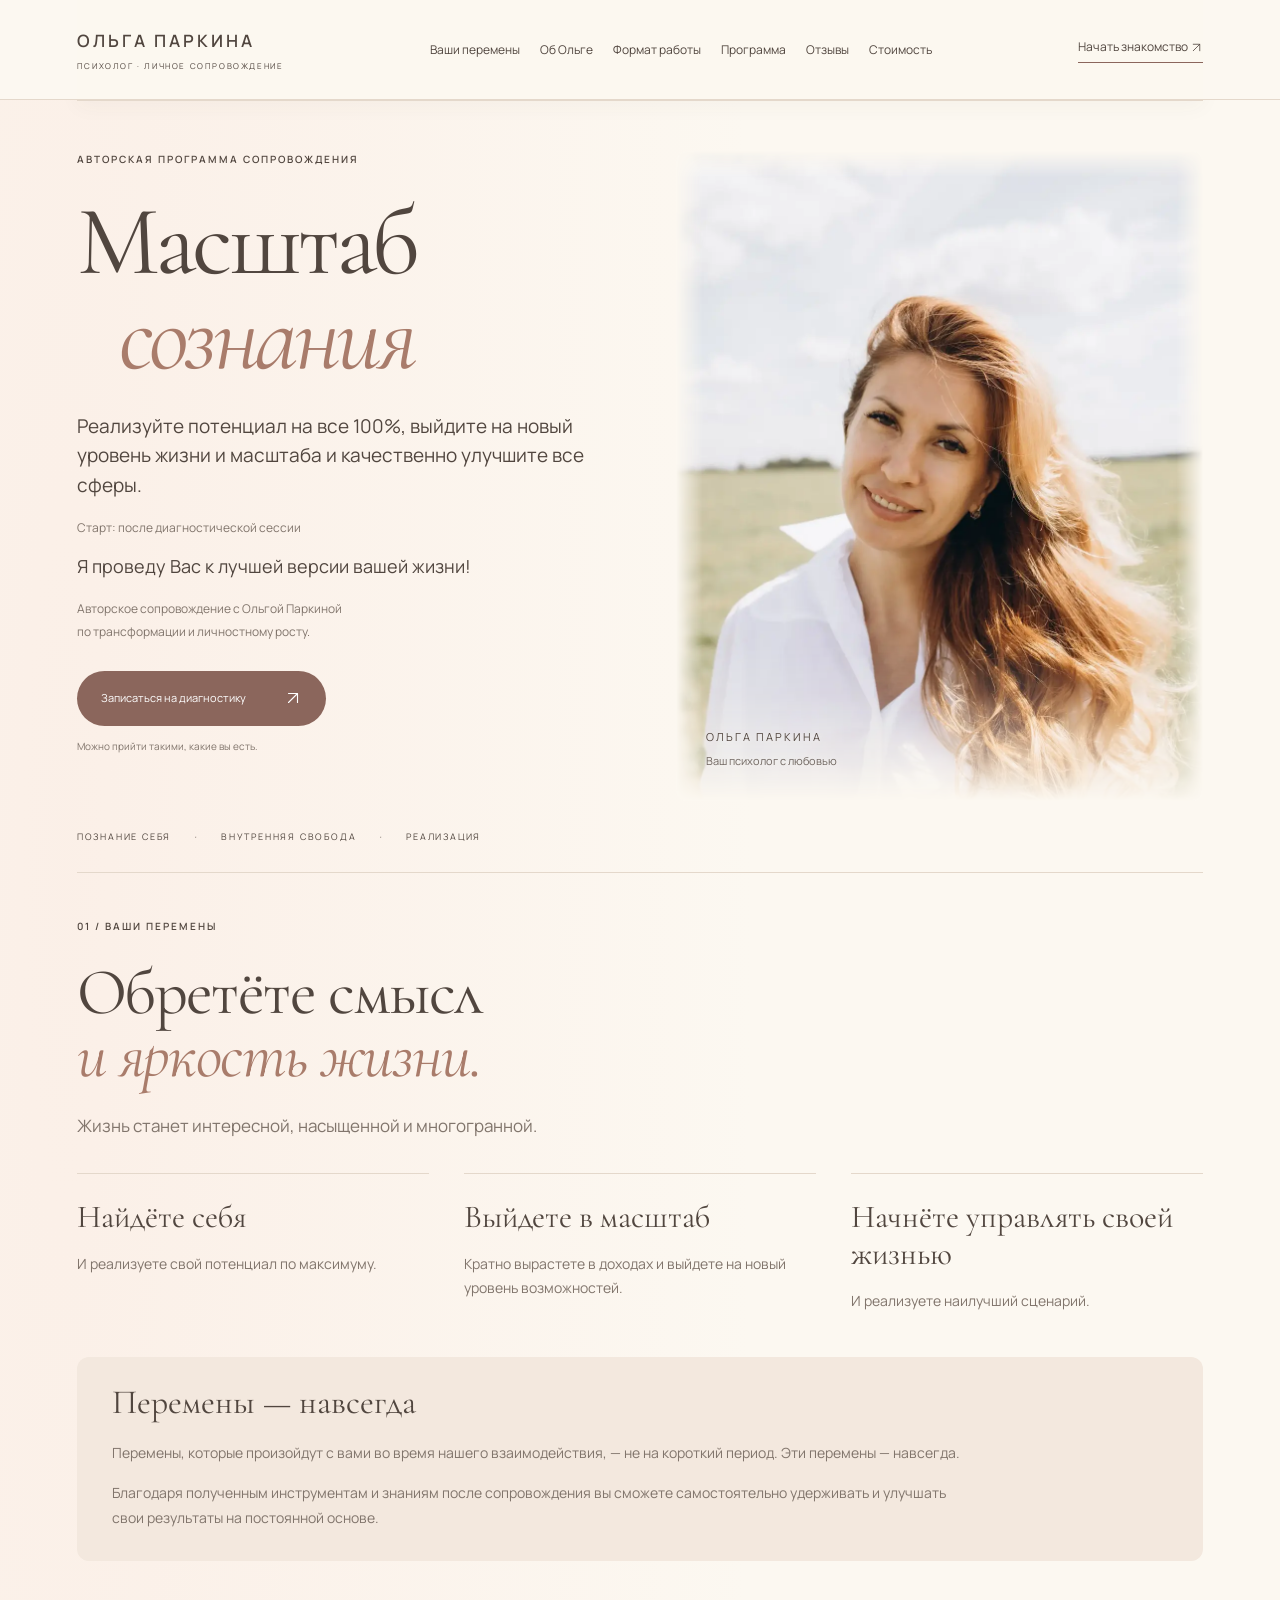
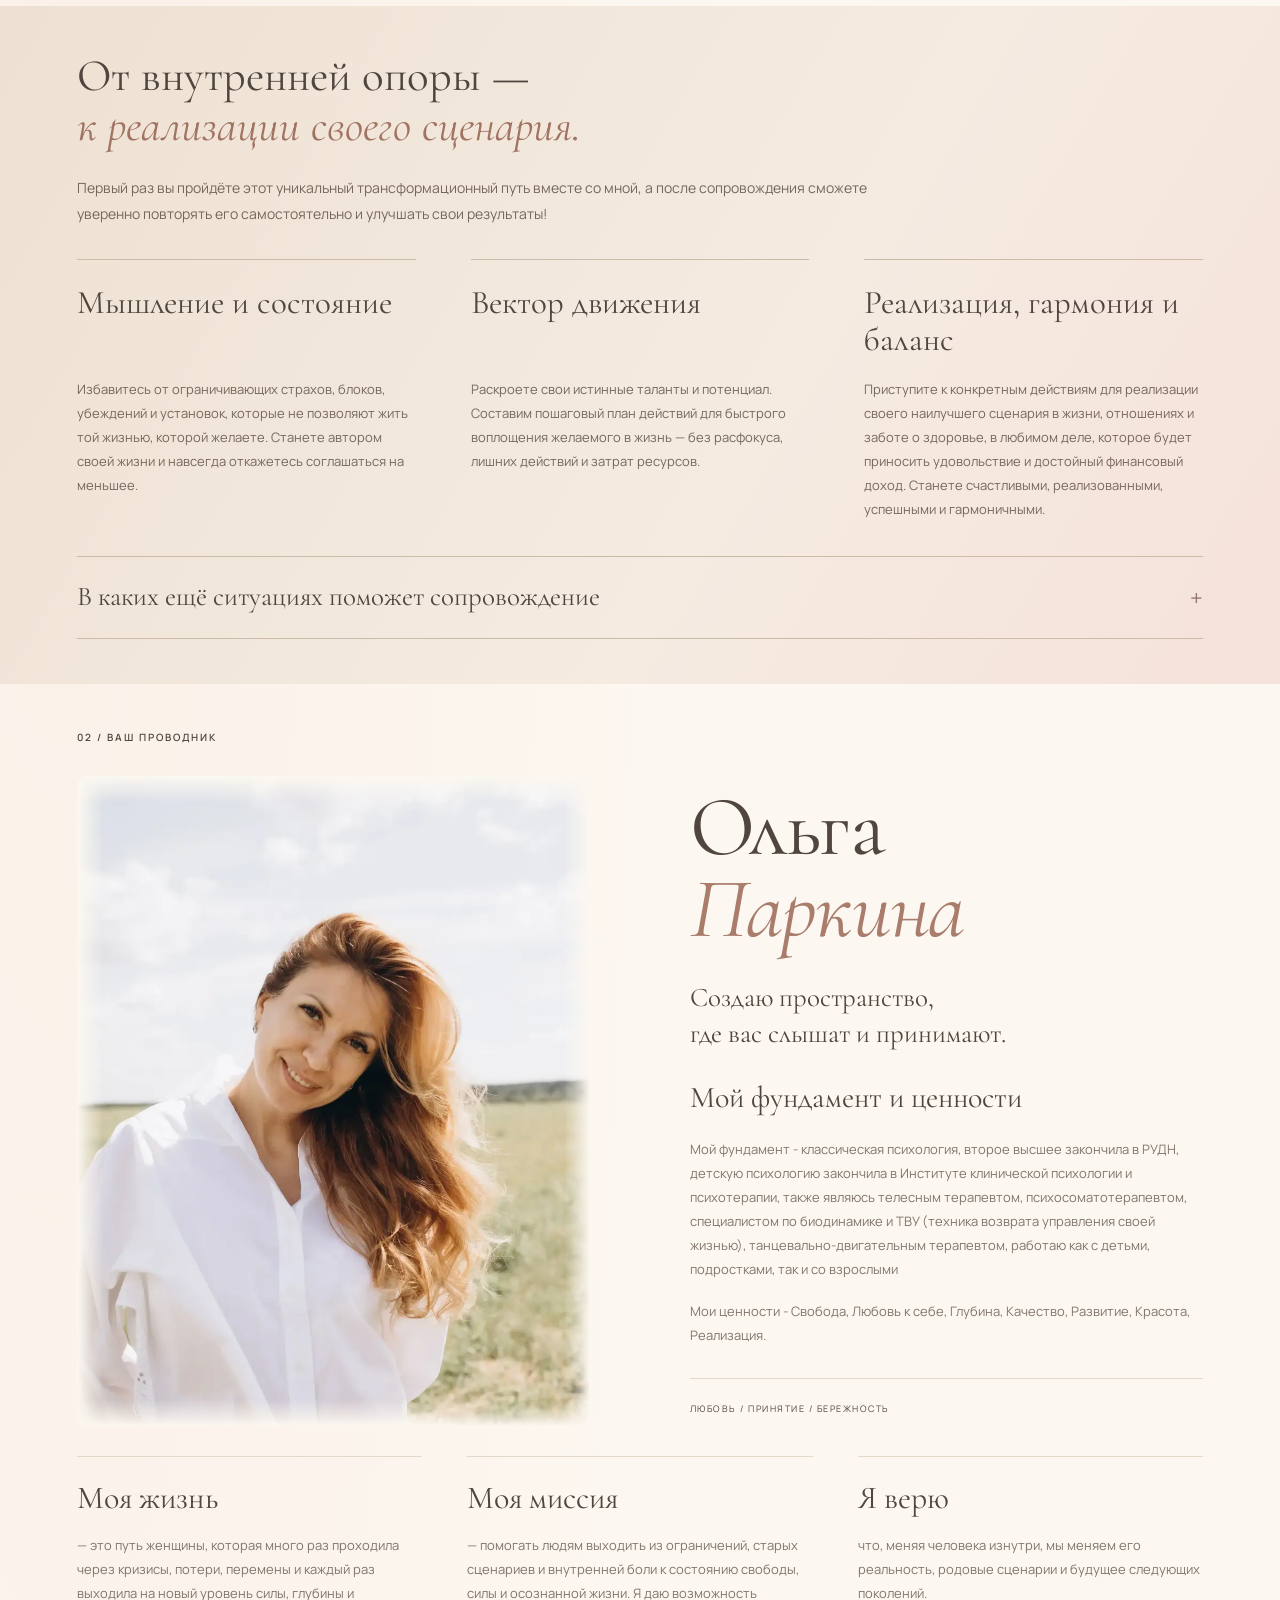
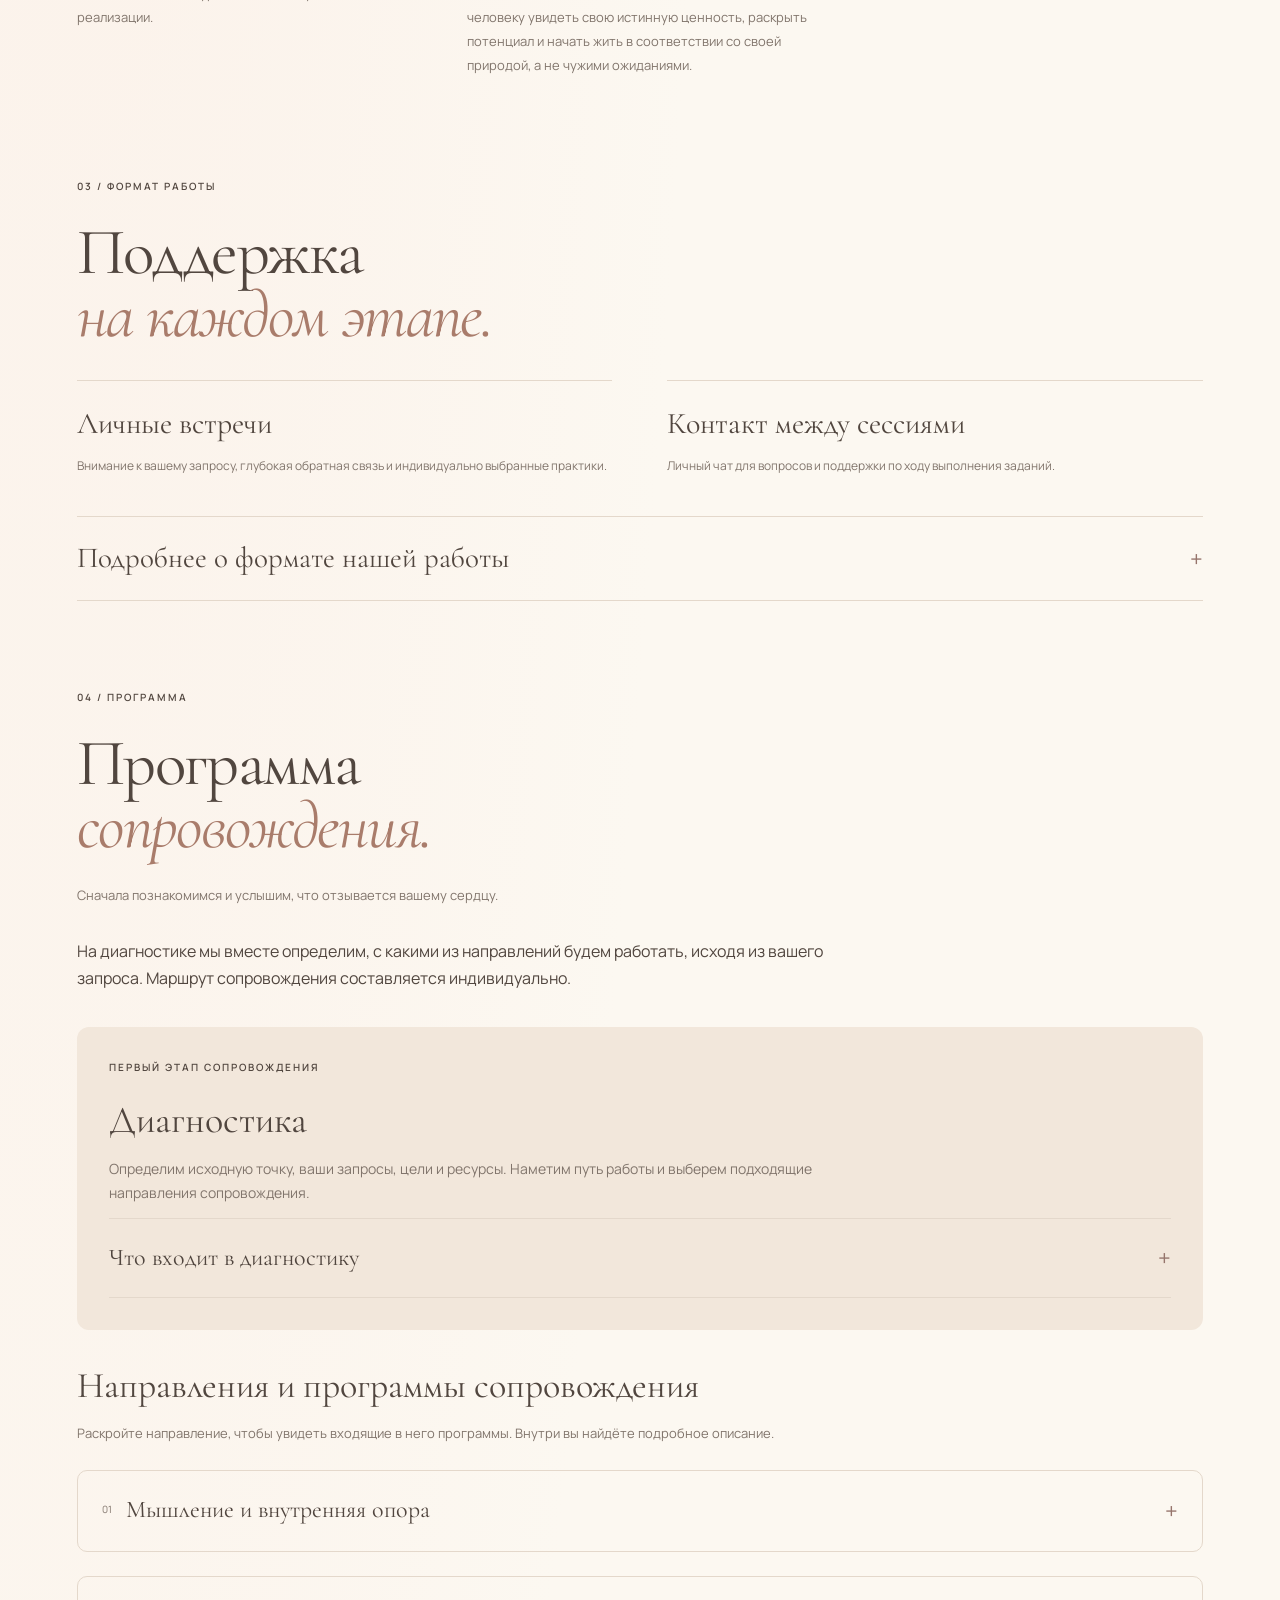
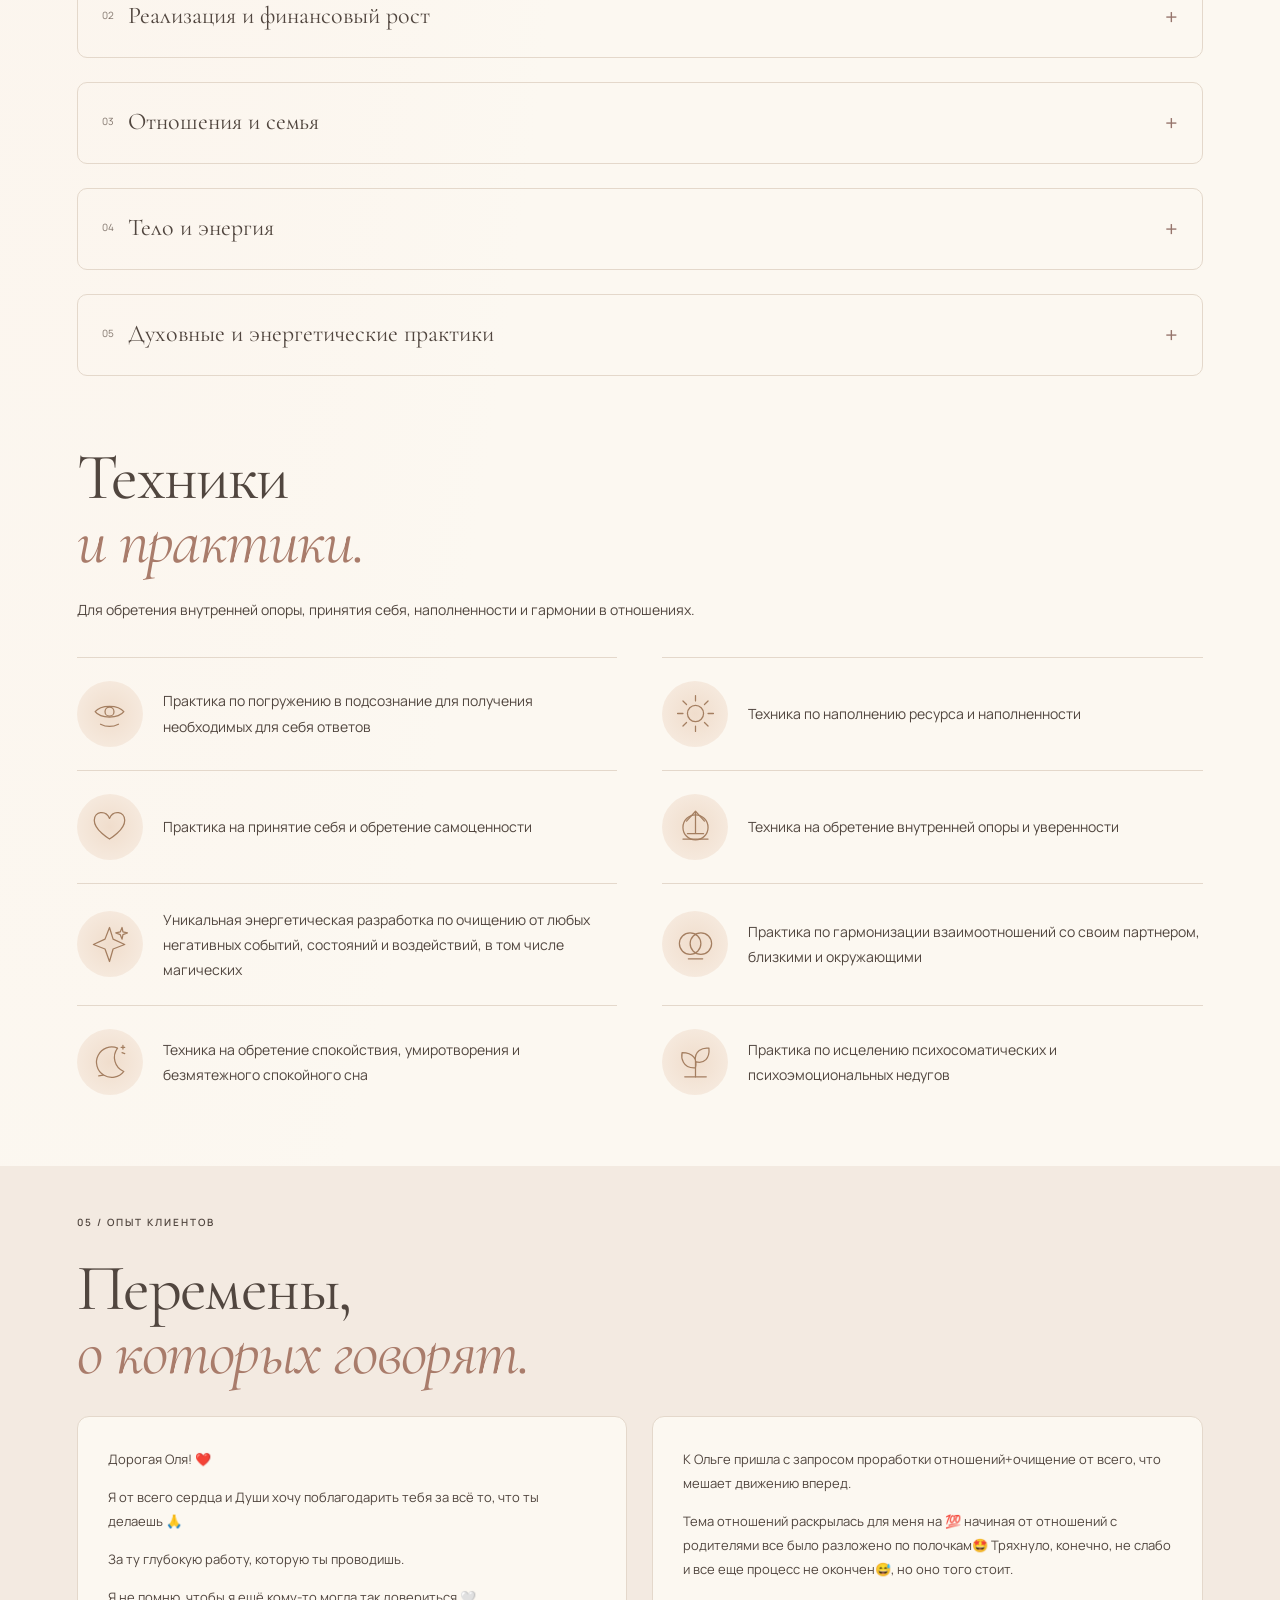
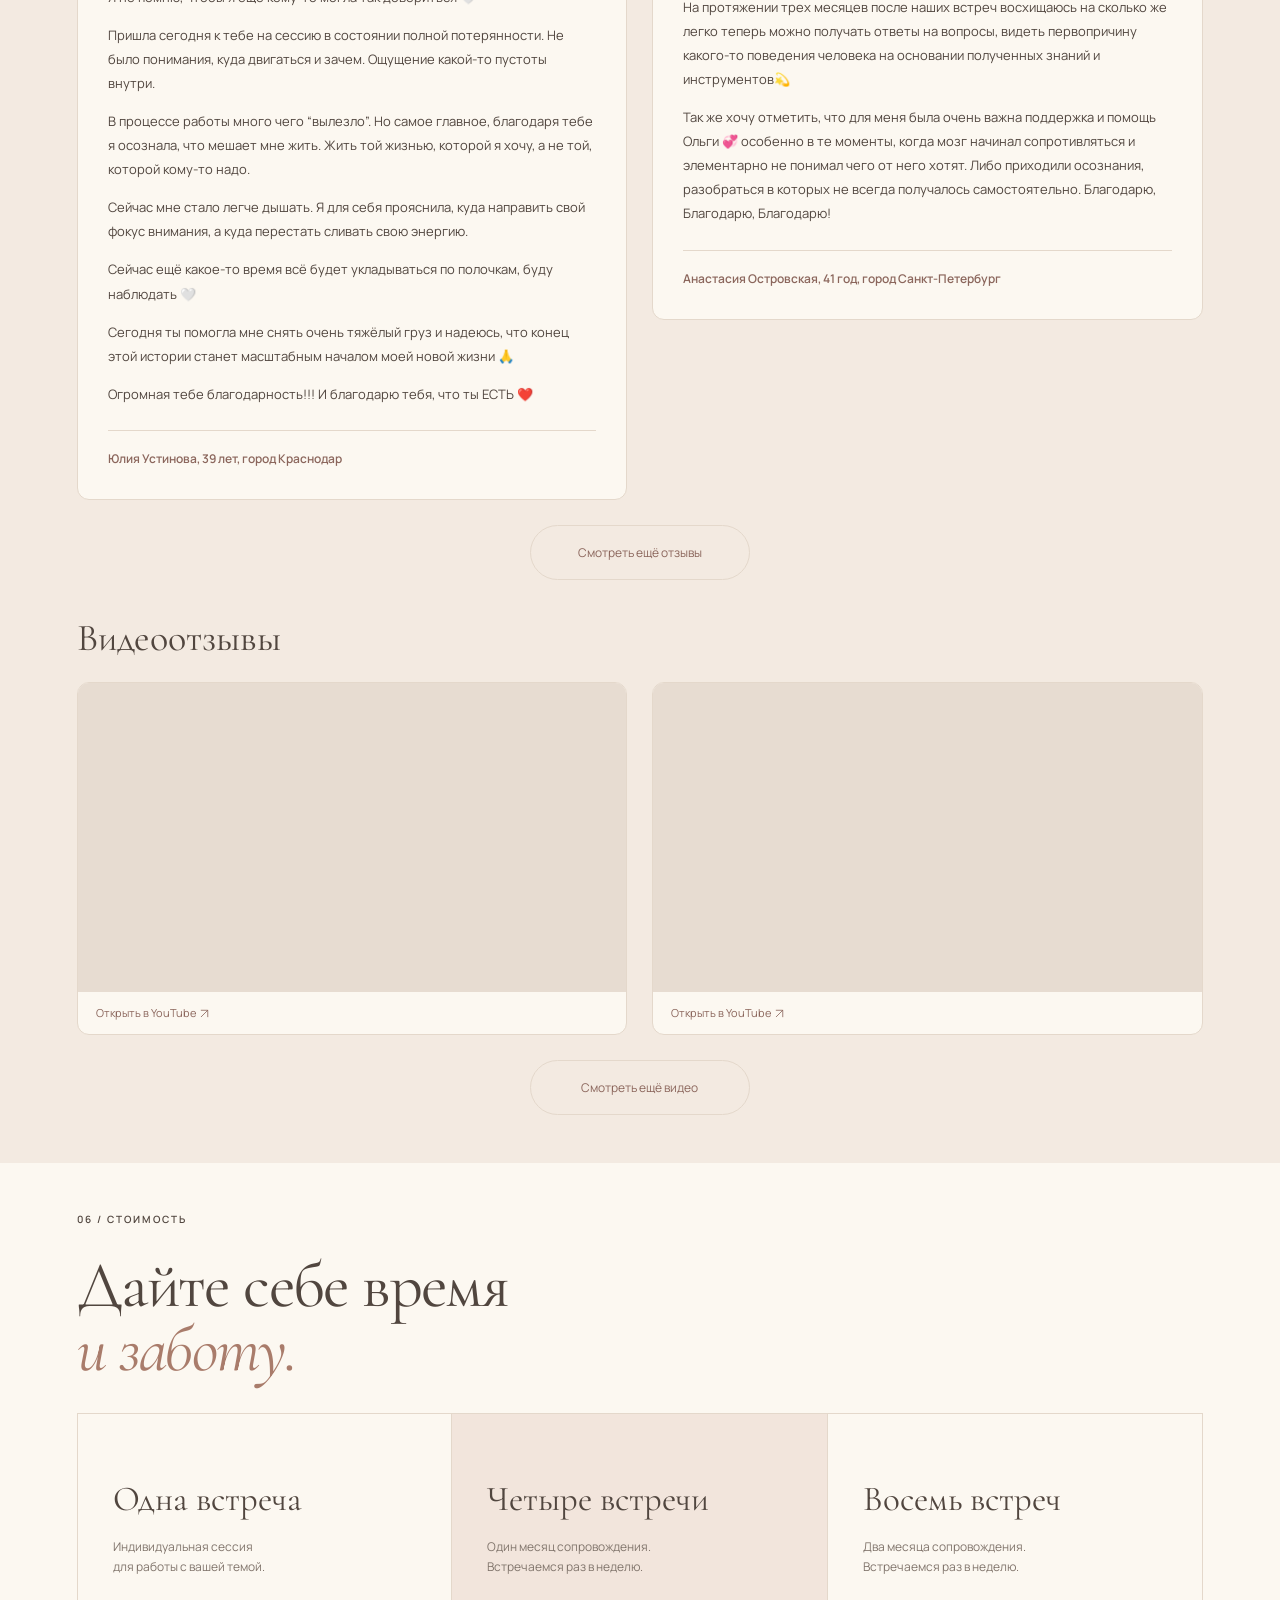
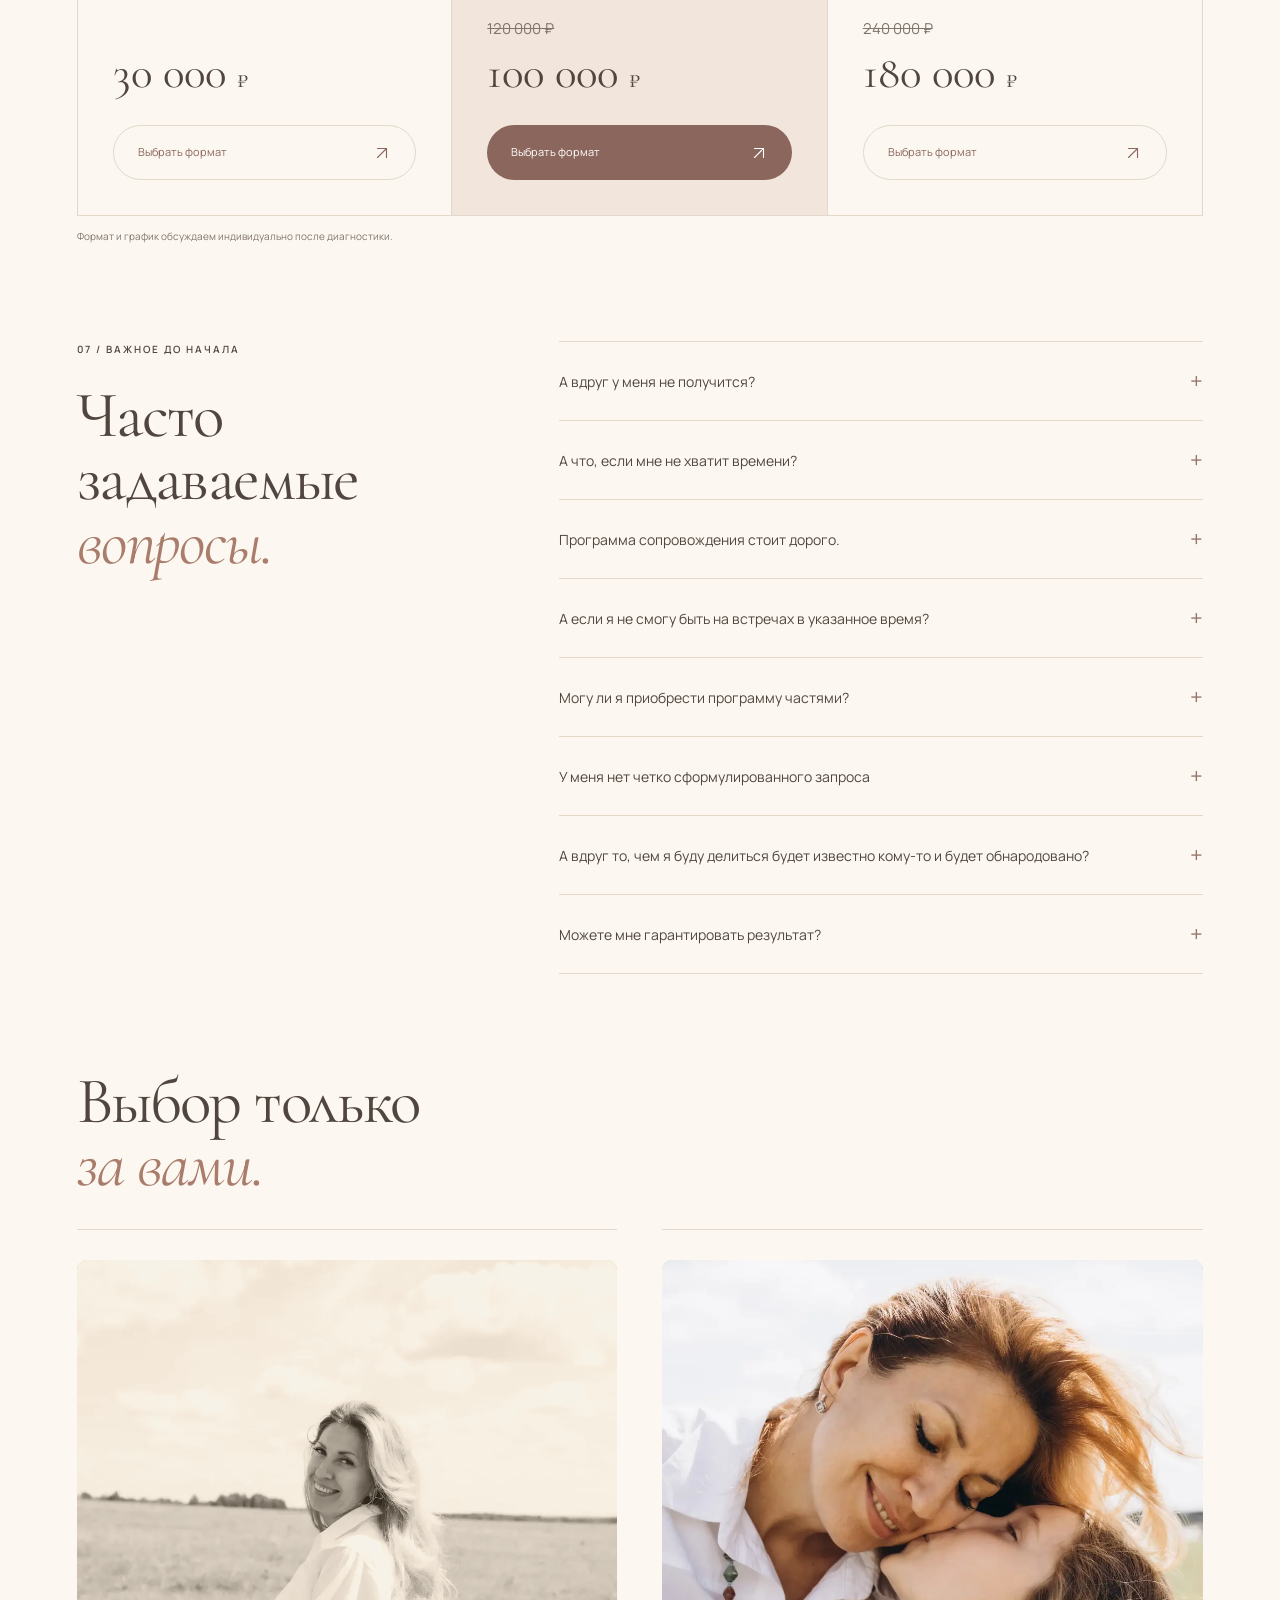
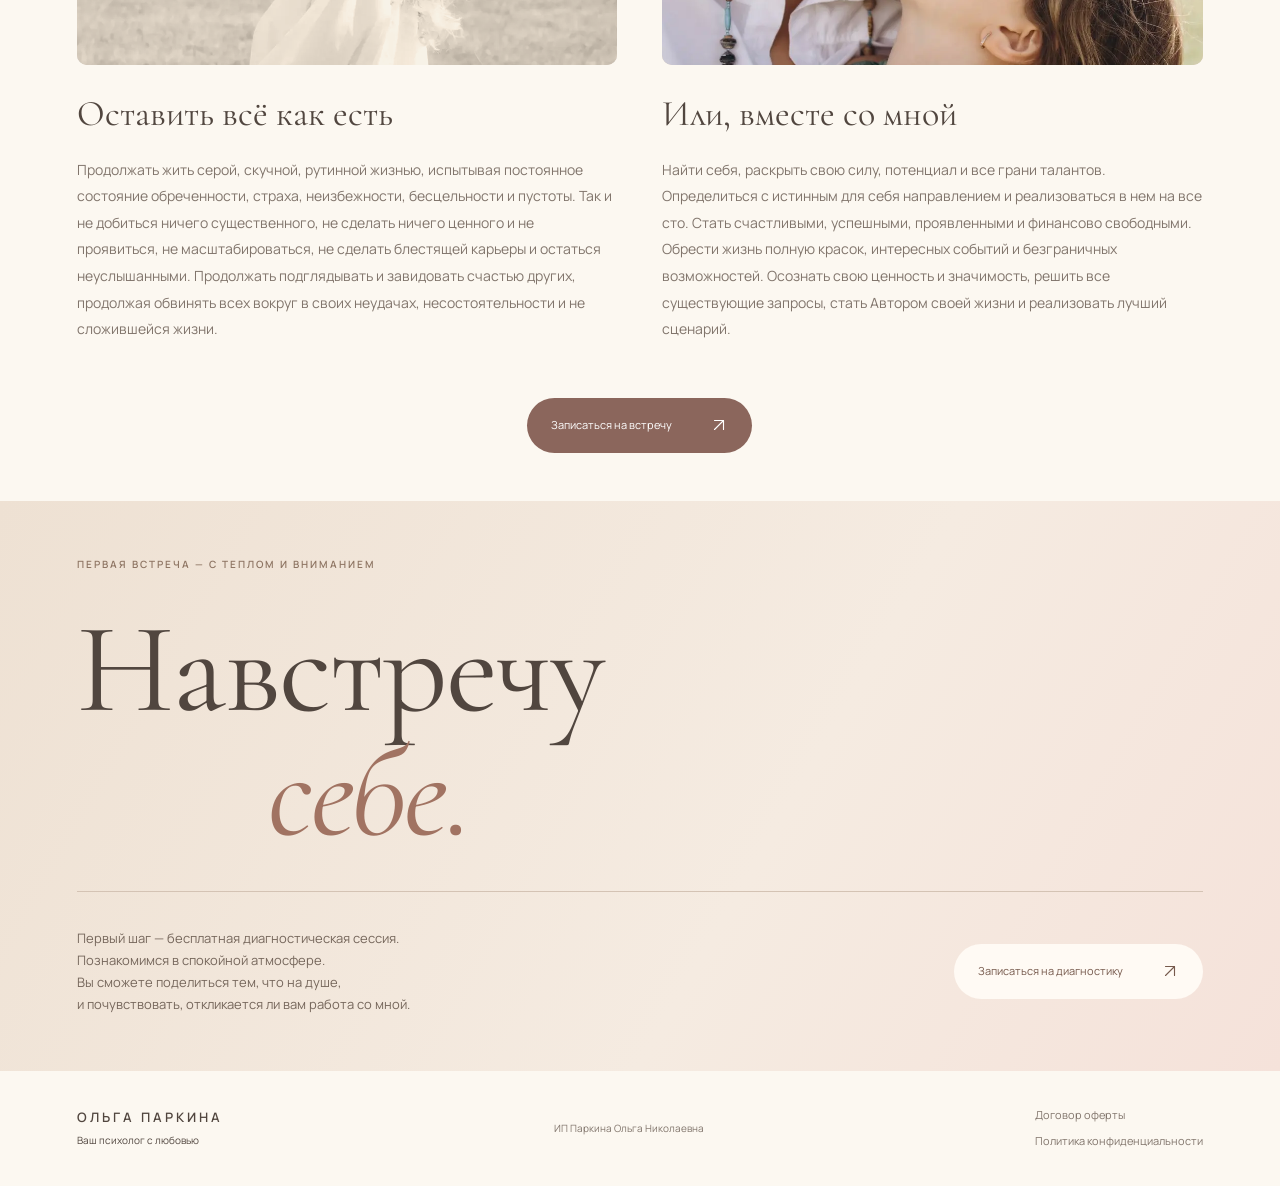
==== commit 0c475382: "Remove pricing card labels" ====
--- a/index.html
+++ b/index.html
@@ -8,8 +8,8 @@
 <section id="program" class="section wrap"><div class="section-head"><p class="eyebrow">04 / ПРОГРАММА</p><h2>Программа<br><em>сопровождения.</em></h2><p class="muted">Сначала познакомимся и услышим, что отзывается вашему сердцу. </p></div><p class="program-overview">На диагностике мы вместе определим, с какими из направлений будем работать, исходя из вашего запроса. Маршрут сопровождения составляется индивидуально.</p><div class="diagnostic-stage"><p class="eyebrow">ПЕРВЫЙ ЭТАП СОПРОВОЖДЕНИЯ</p><h3>Диагностика</h3><p>Определим исходную точку, ваши запросы, цели и ресурсы. Наметим путь работы и выберем подходящие направления сопровождения.</p><details><summary>Что входит в диагностику<b>+</b></summary><div class="expanded-copy"><ul><li>Продиагностируем текущее состояние, чтобы обозначить исходную точку</li><li>Выявим те сферы жизни, которые требуют особого внимания и незамедлительной коррекции</li><li>Определим сильные и слабые стороны, а также предрасположенности с целью понимания в каком направлении двигаться дальше</li><li>Определим цели, задачи и запросы, с которыми важно справиться и к чему хотите прийти</li><li>Наметим пути для решения ваших запросов, личного роста и становления</li><li>Обозначим ресурсы, которыми вы располагаете в настоящий момент, а какие еще только необходимо восполнить для воплощения желаемого в жизнь</li><li>Зарядитесь мотивацией и вдохновением пройти этот трансформационный путь вместе со мной</li></ul></div></details></div><div class="program-list-heading"><h3>Направления и программы сопровождения</h3><p>Раскройте направление, чтобы увидеть входящие в него программы. Внутри вы найдёте подробное описание.</p></div><div class="program grouped-program"><details class="program-group"><summary><span>01</span>Мышление и внутренняя опора<b>+</b></summary><p class="group-intro">Познание себя, чувства, убеждения и опыт детства.</p><div class="group-topics"><details><summary>Мышление<b>+</b></summary><div class="expanded-copy"><ul><li>Выявите и устраните ограничивающие убеждения, установки, блоки, страхи, которые не позволяют не только проявляться реализовываться, жить в балансе, забирать свои победы, но не дают сделать первого шага.</li><li>Сформируете такое мышление, которое будет поддерживать вас в достижении самых амбициозных целей, планов и задач.</li><li>Освободитесь от внутреннего критика, и раз и навсегда избавитесь от обесценивания себя, своего пути и всех достижений.</li><li>Обретете крепкую опору, нерушимую уверенность в себе и внутреннюю силу, для того, чтобы идти к поставленным целям, не ожидая чего нибудь мнения и поддержки, не опасаясь осуждения и непонимания</li><li>Избавитесь от денежных блоков и впустите финансовое изобилие в свою жизнь.</li><li>Перестанете сомневаться в том, что вы достойны большего, и поймете, что вы достойны иметь в этой жизни все, что хочется.</li><li>Трансформируем ваши страхи в силу и сделаем своими союзниками, чтобы в состоянии легкости, спокойствия и уверенности проходить любые жизненные этапы, ситуации и испытания.</li></ul></div></details><details><summary>Состояния, чувства и эмоции<b>+</b></summary><div class="expanded-copy"><ul><li>Внедрите простые, но эффективные техники для освобождения себя от негативных эмоций и программ, а также наполнитесь силами и энергией для дальнейших активных действий.</li><li>Научитесь осознавать свои эмоции и управлять ими, чтобы они стали вашими надежными помощниками, благодаря которым вы будете выходить победителями из любой жизненной ситуации.</li><li>Перейдете в состояние ресурса, что позволит за меньший период времени успевать как можно больше, а все процессы будут осуществляться из состояния легкости, радости и гармонии</li><li>Внедрите новые привычки, которые позволят успешно самореализовываться и эффективно развиваться в истинном для себя направлении без страха, волнений и саботажа.</li><li>Перестанете повторять негативный сценарий и выстроите свою жизнь в соответствии со своими внутренними желаниями, ощущениями и мировоззрением</li><li>Обретете навык другого мышления и взгляда на мир, что позволит сохранять позитивное состояние, открываться новому и видеть возможности.</li><li>Станете магнитом только для самых благоприятных событий, обстоятельств, возможностей и нужных людей.</li></ul></div></details><details><summary>Познание себя<b>+</b></summary><div class="expanded-copy"><ul><li>Получите четкое понимание “Кто я?” и установите прочную связь со своим внутренним голосом, который станет мощным союзником на жизненном пути и в реализации задуманного</li><li>Определите свои истинные желания и потребности, что позволит идти именно к достижению своих целей и раз и навсегда перестать обслуживать чужие</li><li>Познаете свои способности, уникальности и особенности</li><li>Перестанете быть постоянно удобными и выгодными для всех кроме себя, задвигая свои потребности и желания на второй план</li><li>Обретете баланс между “хочу” “могу” и “надо”, начнете слышать себя и действовать, украшая жизнь приятными моментами и радостью</li><li>Осознаете свою ценность и значимость для себя и этого мира</li><li>Осознаете, что вы и есть самый главный, значимый человек для себя на этой Земле</li><li>Примите и полюбите себя в обновленном образе и жизни через момент “здесь и сейчас”</li><li>Научитесь экологично выстраивать личные границы таким образом, чтобы не находиться в постоянном состоянии защиты и нападения, а быть в балансе.</li></ul></div></details><details><summary>Проработка детских травм<b>+</b></summary><div class="expanded-copy"><ul><li>Узнаете что вообще такое детские травмы, в результате чего они могут возникать</li><li>Осознаете, чем отличаются детские травмы от тех, которые были получены в более зрелом возрасте и поймете что они могут быть более губительными и разрушительными для вашей жизни</li><li>Разберетесь с причинно-следственными связями, возникновение тех или иных состояний в вашей жизни, которые вызывают чувство стресса, подавленности и оказывают негативное влияние на текущую событийность</li><li>Избавитесь от блоков, страхов всего того, что тянется с самого детства и не позволяет жить полноценной жизнью</li><li>Осознаете уроки полученные в детстве и переведете в свой ресурс и потенциал</li><li>Осознаете какие травмы вы могли получить еще в самом раннем возрасте, можете о них даже не помнить, но они оказывают влияние на вашу жизнь</li><li>Научитесь экологично избавляться от травмирующих ситуаций и опыта, который вы даже не помните</li><li>Убедитесь в том, что травмы можно получить находясь еще во внутриутробном периоде своей жизни</li><li>Осознаете, как отношения между вашими родителями, в семье влияют на выбор партнера и отношения уже в вашей семье</li><li>Осознаете, что именно детские травмы являются корнем подавляющих проблем во взрослой жизни</li><li>Научитесь быстро находить свои детские травмы и быстро исцеляться от них без рецидивов и повторений</li></ul></div></details></div></details><details class="program-group"><summary><span>02</span>Реализация и финансовый рост<b>+</b></summary><p class="group-intro">Таланты, своё направление, деньги и шаги к желаемой жизни.</p><div class="group-topics"><details><summary>Распаковка талантов и потенциала<b>+</b></summary><div class="expanded-copy"><ul><li>Определите ключевые сферы вашей жизни, которые зажигают, вдохновляют и дарят мотивацию для движения вперед</li><li>Определите ключевую компетенцию основанную на ваших талантах и особенностях</li><li>Научитесь пользоваться вашей жизненной силой и исключительностью в своем направлении и жизни</li><li>Выведете на свет свой скрытый потенциал, который долго был в заточении, и вы могли даже не подозревать о его существовании, но всегда чувствовали, что способны на большее</li><li>Выявите свою уникальность и создадите сильный образ для последующей уверенной трансляции себя этому миру</li><li>Поймете смысл своей жизни, осознаете свое призвание и миссию</li><li>Распакуйте все грани своих талантов, потенциала и аутентичности.</li></ul></div></details><details><summary>Выбор истинного направления для реализации<b>+</b></summary><div class="expanded-copy"><ul><li>Выберете истинное направление для себя, в котором вы проявите все грани своих талантов и способностей через состояние легкости и удовольствия</li><li>Выбранное направление будет максимально перспективным и сочетать в себе и достойный финансовый результат и максимальное саморазвитие</li><li>Выберете такое направление, через которое будет реализовываться ваш потенциал, предназначение и миссия</li><li>Обретете уверенность в завтрашнем дне и понимание, что двигаетесь самой верной для себя дорогой</li><li>Увидите новые возможности и станете генератором идей того - что нового и ценного вы можете создать в этой жизни и дать этому миру</li><li>Убедитесь в том, что любимое дело - выбранное по душе, может и должно приносить не только удовольствие, но и стабильный финансовый доход</li><li>Научитесь вести честный диалог с самими собой для глубокого понимания собственных ценностей и убеждений, которые определяют выборы и решения, для того, чтобы каждый выбор был истинным и выигрышным</li></ul></div></details><details><summary>Распаковка финансов<b>+</b></summary><div class="expanded-copy"><ul><li>Обнаружите причины отсутствия денег или наличия не в том количестве, в котором желаете</li><li>Устраните ограничения и денежные блоки, которые препятствуют финансовому изобилию в вашей жизни</li><li>Разберетесь с причиной именно ваших долгов и кредитов и научитесь жить не обременяя себя непосильными долговыми обязательствами</li><li>Узнаете все секреты влияния тела и мыслей, научитесь на уровне физики создавать большее и впустите новые денежные потоки в свою жизнь</li><li>Установите причинно-следственные связи относительно того, как родители и различные формы взаимодействия с людьми влияют на ваш уровень дохода</li><li>Обретете баланс между материальным и духовным, “заземлите свои масштабные цели” и научитесь моделировать их проявление в жизнь в наилучшем для себя виде и исходе</li><li>Разработаете план по гармонизации и восполнению ресурсов, чтобы избежать утечки денежной энергии и нестабильности</li><li>Осознаете материальную ценность своего предназначения и жизненного пути</li><li>Обнаружим и нейтрализуем негативные родовые установки, которые не позволяют вам иметь деньги в большем количестве, достойно зарабатывать, масштабировать или деньги уходят как сквозь пальцы</li><li>Создадим новую ветку реальности в которой у вас будут и финансовое благополучие и баланс во всех сферах</li></ul></div></details><details><summary>Создание фундамента новой успешной жизни<b>+</b></summary><div class="expanded-copy"><ul><li>Избавитесь от токсичного окружения и всего того, что тормозит или препятствует получению желаемых для себя результатов</li><li>Сделаете своим образом жизни применение полученных знаний и навыков, что сделает вас гармоничными и удовлетворенными</li><li>Раскроете свои скрытые ресурсы и научитесь пользоваться вашей глубинной силой и энергией для воплощения своих самых смелых и амбициозных целей и намерений</li><li>Поймете что именно вам необходимо использовать для максимальной реализации, личностного роста и роста в доходах</li><li>Начнете транслировать себя этому миру уверенно без страха насмешек и осуждения</li><li>Несмотря на все внешние обстоятельства вы всегда будете чувствовать крепкую внутреннюю опору и знать свой вектор движения</li><li>Сформируете прочный фундамент для вашего успеха и начнете создавать жизнь, наполненную смыслом, радостью и вдохновением</li></ul></div></details><details><summary>Вектор движения<b>+</b></summary><div class="expanded-copy"><ul><li>Создадите подробный пошаговый план по реализации в истинном для себя направлении или в любимом деле, которое будет приводить приносить удовольствие и достойный доход</li><li>Перестанете саботировать и оправдывать свое бездействие, винить себя за лень и прокрастинацию</li><li>Возьмете четкий курс на успех в выбранном для себя направлении и поставленной задаче</li><li>Получите необходимый объем энергии мотивации и вдохновения для прохождения пути и достижения поставленных целей</li><li>Начнете управлять обстоятельствами и организовывать события таким образом, чтобы возможности для достижения желаемого и движения вперед появлялись легко, естественно и по запросу</li><li>Возьмете ответственность за свою жизнь в свои руки и станете ее автором</li><li>Приступите к выполнению конкретных действий для скорейшего воплощения того, о чем только мечтается</li></ul></div></details><details><summary>Реализация, здоровье, успех и баланс<b>+</b></summary><div class="expanded-copy"><ul><li>Найдете себя, свое предназначение и миссию</li><li>Кратно вырастите в доходах, выйдете в проявленность и масштаб</li><li>Обретете баланс между бизнесом, карьерой и личной жизнью</li><li>Примените все грани своих талантов для раскрытия через свою уникальность</li><li>Реализуетесь в истинном для себя направлении, которое будет приносить удовлетворение и высокий финансовый доход</li><li>Станете ценными и значимыми для себя и своего окружения</li><li>Обретете смысл и яркость жизни, которая наконец станет насыщенной, интересной, увлекательной и многогранной</li><li>Показатели всех сфер вашей жизни улучшатся и заиграют разными красками</li><li>Укрепите состояние здоровья и общего самочувствия</li><li>Наполнитесь энергией, будете всегда в ресурсе, полны сил и вдохновения</li><li>Станете счастливыми, реализованными, успешными, гармоничными, здоровыми и финансово благополучными</li></ul></div></details></div></details><details class="program-group"><summary><span>03</span>Отношения и семья<b>+</b></summary><p class="group-intro">Личные границы, семейные сценарии, родительство и отношения с близкими.</p><div class="group-topics"><details><summary>Родовые программы<b>+</b></summary><div class="expanded-copy"><ul><li>Поймете, как родительские сценарии и родовые программы влияют на ваше состояние и жизнь в целом</li><li>Отследите, чей конкретно сценарий вы проживаете в настоящий момент, и поймете, что к вашей собственной жизни это не имеет никакого отношения</li><li>Скорректируете и трансформируете родительские сценарии и программы таким образом, чтобы не было повторения негативного опыта и начнете жить своей жизнью</li><li>Благодаря сепарации от родителей откроете истинного себя, свой путь, возможности и миссию</li><li>Примите полную ответственность за собственное развитие и личностный рост, а также научитесь экологично преодолевать наследственные ограничения</li><li>Создадите собственную программу развития совершенствуясь и исключая негативный опыт, сформируете обновленный опыт для себя, своих детей и всех поколений вашего Рода</li><li>Обретете навык глубокого самоанализа и саморегуляции для постоянного развития и улучшения качества жизни</li><li>Получите силу, мудрость, ресурсы и поддержку всего своего Рода, для того чтобы легко двигаться в потоке жизни и получать от нее все блага</li></ul></div></details><details><summary>Отношения в семье и с окружением<b>+</b></summary><div class="expanded-copy"><ul><li>Приходим к пониманию того, какую именно роль в вашей жизни выполняет человек в конкретной ситуации</li><li>Начнете читать людей как открытую книгу, понимая их мысли, желания и то, что остается между строк</li><li>Научитесь позволять себе быть собой,а другим, другими</li><li>Начнете говорить с людьми на одном языке, достигая полного взаимопонимания, не наступая на горло самому себе и не предавая себя</li><li>Научитесь выстраивать личные границы экологично, не нападая и не защищаясь, чтобы всегда быть в балансе</li><li>Поймете, что весь мир и окружающие люди, это зеркала, которые показывают лишь то, что находится в вас самих</li><li>Наладите гармоничные отношения с окружающими, близкими и коллегами</li><li>Поймете с какими именно людьми вы можете выстраивать крепкие партнерские отношения, а кто пришел в вашу жизнь для получения опыта</li><li>Научитесь говорить “да” или “нет” в нужный момент, не испытывая при этом неудобств</li><li>Скорректируете свой круг общения, окружите себя единомышленниками, которые будут вас понимать, поддерживать и вдохновлять на достижение целей</li></ul></div></details><details><summary>Проблемы с зачатием и деторождением<b>+</b></summary><div class="expanded-copy"><ul><li>Собираем всю репродуктивную историю включая семейную</li><li>Проводим диагностику “здесь и сейчас”, чтобы понимать на чем сконцентрировать внимание</li><li>Проводим анализ ресурсов, чтобы понять на что можем опереться и что поможет в нашей работе (люди, качество вашей жизни, техники, практики, и так далее)</li><li>Если есть психотравмирующий опыт связанный с предыдущими родами, беременностями, перинатальными потерями выясняем насколько он сейчас актуализирован как влияет на текущее состояние и при необходимости, максимально бережно перерабатываем его, с учетом вашего состояния</li><li>Составляем список убеждений касающегося процесса деторождения и вашей роли в этом процессе, выявляем негативные мешающие установки и трансформируем их в конструктивные</li><li>Составляем план действий по подготовке к беременности</li><li>Делаем все, для того чтобы в течение долгожданной беременности и последующих родов были максимально благоприятными, а ваше состояние стабильным и устойчивым</li><li>Последовательно выполняем шаги, согласно разработанному плану, оценивая результативность на каждом этапе</li></ul></div></details><details><summary>Психоэмоциональные и другие проблемы у детей и подростков<b>+</b></summary><div class="expanded-copy"><ul><li>Собираем всю информацию с момента беременности и родов, были ли задержки и трудности, как обстояли и обстоят дела с учебой, семейная ситуация, отношения с родственниками, друзьями и тд</li><li>Разбираемся в ситуации, выясняем предпосылки проблем и развитие их динамики</li><li>Приходим к понимаю, какие цели преследуются и какие пути достижения этих целей используются и что не так в этих процессах</li><li>Работаем с родительскими трудными чувствами - виной, стыдом, агрессией, и тревожными состояниями</li><li>Выясняем что мешает вам быть счастливой мамой или счастливым отцом? Что мешает чувствовать радость и удовольствие вообще и от воспитание детей в частности? Счастливый ребенок может быть только у счастливых родителей, не получится гуманно воспитывать ребенка постоянно насилуя себя.</li><li>Работаем с родительским перфекционизмом - не надо быть идеальными родителями, достаточно быть живыми и испытывать различные чувства</li><li>Разрабатываем стратегию выхода из сложившейся ситуации наиболее эффективную и подходящую именно для вас с учетом не только возможностей но и уязвимостей</li><li>Внедряем выбранные подходы, отслеживаем изменения и эффективность</li><li>Убедитесь, что общение с детьми может приносить радость удовольствие и удовлетворение</li></ul></div></details></div></details><details class="program-group"><summary><span>04</span>Тело и энергия<b>+</b></summary><p class="group-intro">Контакт с телом, восстановление сил и ресурсного состояния.</p><div class="group-topics"><details><summary>Прокачка энергии<b>+</b></summary><div class="expanded-copy"><ul><li>Узнаете, где вы сливаете или добровольно отдаете свою энергию, осознаете эти процессы и вернете свое себе</li><li>Поймете что тело, это проводник энергии и к нему нужно относится с вниманием, бережно, чтобы оно прослужило долгие</li><li>Уберете блоки в теле и дадите энергии течь легко и свободно</li><li>Встроите полезные привычки которые сделают вашу жизнь энергичней активней радостней и легче</li><li>Узнаете каким способом можно генерировать энергию и где ее брать, чтобы быть всегда в ресурсе и на подъеме</li><li>Поймете, то энергичными и здоровыми можно оставаться в любом возрасте</li><li>Станете вечным генератором энергии и бесконечным ее источником не ища дополнительной поддержке извне</li></ul></div></details><details><summary>Работа с телом и восстановление его потенциала<b>+</b></summary><div class="expanded-copy"><ul><li>Внедрите полезные техники для обретения здорового, молодого и красивого тела</li><li>Получите необходимый объем энергии для физического и ментального тела, чтобы всегда быть в состоянии ресурса, чувствовать себя наполненными, на подъеме и способными покорять любые вершины</li><li>Научитесь переходить из нересурсного состояния в состояние ресурса и изобилия</li><li>Сделаете свои слабые стороны сильными, направив их себе в помощь и во благо</li><li>Будете слышать потребности своего тела, сознания и психики, для того чтобы своевременно реагировать на все поступающие сигналы и не допускать развития негативного сценария и событий в жизни</li><li>Установите контакт со своим врожденным источником (Душой) чтобы всегда знать, что делать в любой ситуации, чтобы она всегда завершалась благоприятным исходом</li><li>Запустите процессы очищения, обновления и омоложения, что поможет вам сохранять красоту внешнего и внутреннего порядка</li><li>Наладить режим питания и дня, которые подходят именно для вас, чтобы вы всегда были полны сил, ресурса и положительного настроя</li></ul></div></details></div></details><details class="program-group"><summary><span>05</span>Духовные и энергетические практики<b>+</b></summary><p class="group-intro">Работа с чакрами, прошлыми жизнями и кармическими темами.</p><div class="group-topics"><details><summary>Работа с прошлыми жизнями<b>+</b></summary><div class="expanded-copy"><ul><li>Осознаете, что ваша Душа не первый раз проживает свою жизнь</li><li>Обнаружите ту жизнь или жизни, из которых тянутся негативные исходы и ситуации, с которыми приходится сталкиваться в текущей жизни</li><li>Перезапишите негативные программы прошлых жизней, чтобы они не влияли отрицательным образом на текущую</li><li>Узнаете, сколько жизней подряд вы проживали тот или иной опыт, ситуации или событие и выйдете из этого порочного круга</li><li>Убедитесь в том, что с целью коррекции положения, важно работать не только с последней прошлой жизнью, а важно найти именно первоисточник проблем</li><li>Узнаете, какой опыт вы должны были пройти для того, чтобы усвоить необходимые уроки для выхода на более качественный уровень жизни</li><li>Поблагодарите за опыт и знания, полученные от прошлых перевоплощений, и в обновленном состоянии войдете в лучшую для себя реальность</li></ul></div></details><details><summary>Кармические задачи и коррекция<b>+</b></summary><div class="expanded-copy"><ul><li>Выявляем наличие личностных кармических программ которые существуют в настоящее время</li><li>Уходим в регрессию, для того чтобы понять что конкретно оказывает влияние на текущую ситуацию и</li><li>Осознаете, что вы можете проходить тот или иной путь “не по своей воле” а находясь под влиянием кармических программ</li><li>Проходим кармические уроки искупаем и исцеляемся от них в ускоренном варианте</li><li>Корректируем кармические программы с целью улучшения любой из сфер жизни, не тратя на это месяцы и годы жизни</li><li>С помощью понимания своих кармических программ вы сможете точно определить свое истинное направление, предназначение, как выбрать и встретиться для себя идеальным партнером, сделать бизнес успешным, улучшить состояние здоровья и тд</li><li>Узнаете, является ли ваш партнер по бизнесу, в отношениях кармическим, а также какие задачи стоят между вами, что вам необходимо проработать, осознать, чтобы союз или взаимодействие были приятными и долговечными</li></ul></div></details><details><summary>Работа с чакрами<b>+</b></summary><div class="expanded-copy"><ul><li>Узнаете что такое чакры, какие виды их существуют</li><li>Разберетесь с тем какая чакра и за что отвечает, и как блокировка одной или нескольких из них могут влиять на здоровье и жизнь в целом</li><li>Узнаете, как работать с чакрами для их гармонизации и восстановления</li><li>Научитесь прокачивать ту или иную чакру в зависимости от потребности или необходимости в данный отрезок времени (финансы, реализация, любовь, здоровье и тд)</li><li>Научитесь диагностировать состояние своих чакр в зависимости от тех событий которые происходят, состояния здоровья и получаемых результатов, чтобы понять, что необходимо подкорректировать</li><li>Осознаете насколько корректно функционирование чакр способно оказывать влияние на различные сферы жизни</li><li>Научитесь самостоятельно быстро и легко налаживать баланс в любой из чакр при любой необходимости, управляя таким образом своим состоянием, здоровьем и образом жизни</li></ul></div></details></div></details></div></section>
 <section class="section wrap practices-section"><h2>Техники<br><em>и практики.</em></h2><p>Для обретения внутренней опоры, принятия себя, наполненности и гармонии в отношениях.</p><div class="practices-grid"><article class="practice-item"><span class="practice-icon" aria-hidden="true"><svg viewBox="0 0 48 48" fill="none" stroke="currentColor" stroke-width="1.4" stroke-linecap="round" stroke-linejoin="round"><path d="M8 22c6-8 26-8 32 0-6 8-26 8-32 0Z"/><circle cx="24" cy="22" r="5"/><path d="M14 36c6 3 14 3 20 0"/></svg></span><p>Практика по погружению в подсознание для получения необходимых для себя ответов</p></article><article class="practice-item"><span class="practice-icon" aria-hidden="true"><svg viewBox="0 0 48 48" fill="none" stroke="currentColor" stroke-width="1.4" stroke-linecap="round" stroke-linejoin="round"><circle cx="24" cy="24" r="9"/><path d="M24 4v6m0 28v6M4 24h6m28 0h6M10 10l4 4m20 20 4 4M38 10l-4 4M14 34l-4 4"/></svg></span><p>Техника по наполнению ресурса и наполненности</p></article><article class="practice-item"><span class="practice-icon" aria-hidden="true"><svg viewBox="0 0 48 48" fill="none" stroke="currentColor" stroke-width="1.4" stroke-linecap="round" stroke-linejoin="round"><path d="M24 38S7 28 7 17C7 7 20 5 24 15 28 5 41 7 41 17 41 28 24 38 24 38Z"/></svg></span><p>Практика на принятие себя и обретение самоценности</p></article><article class="practice-item"><span class="practice-icon" aria-hidden="true"><svg viewBox="0 0 48 48" fill="none" stroke="currentColor" stroke-width="1.4" stroke-linecap="round" stroke-linejoin="round"><path d="M10 38h28M15 32h18M24 7v25M14 18l10-11 10 11"/><circle cx="24" cy="25" r="14"/></svg></span><p>Техника на обретение внутренней опоры и уверенности</p></article><article class="practice-item"><span class="practice-icon" aria-hidden="true"><svg viewBox="0 0 48 48" fill="none" stroke="currentColor" stroke-width="1.4" stroke-linecap="round" stroke-linejoin="round"><path d="m24 5 4 13 13 6-13 5-4 14-5-14L6 24l13-6Z"/><path d="m38 5 1 5 5 1-5 2-1 5-2-5-5-2 5-1Z"/></svg></span><p>Уникальная энергетическая разработка по очищению от любых негативных событий, состояний и воздействий, в том числе магических</p></article><article class="practice-item"><span class="practice-icon" aria-hidden="true"><svg viewBox="0 0 48 48" fill="none" stroke="currentColor" stroke-width="1.4" stroke-linecap="round" stroke-linejoin="round"><circle cx="18" cy="23" r="12"/><circle cx="30" cy="23" r="12"/><path d="M16 40h16"/></svg></span><p>Практика по гармонизации взаимоотношений со своим партнером, близкими и окружающими</p></article><article class="practice-item"><span class="practice-icon" aria-hidden="true"><svg viewBox="0 0 48 48" fill="none" stroke="currentColor" stroke-width="1.4" stroke-linecap="round" stroke-linejoin="round"><path d="M33 8a17 17 0 1 0 7 26A17 17 0 0 1 33 8Z"/><path d="m12 39 5-1m21-25 3 1M39 5v4m-2-2h4"/></svg></span><p>Техника на обретение спокойствия, умиротворения и безмятежного спокойного сна</p></article><article class="practice-item"><span class="practice-icon" aria-hidden="true"><svg viewBox="0 0 48 48" fill="none" stroke="currentColor" stroke-width="1.4" stroke-linecap="round" stroke-linejoin="round"><path d="M24 40V23M24 30C9 31 8 18 9 13c13 0 17 8 15 17ZM24 23C22 11 32 7 39 8c1 11-5 18-15 15Z"/><path d="M12 40h24"/></svg></span><p>Практика по исцелению психосоматических и психоэмоциональных недугов</p></article></div></section>
 <section id="reviews" class="reviews"><div class="wrap section"><div class="section-head"><p class="eyebrow">05 / ОПЫТ КЛИЕНТОВ</p><h2>Перемены,<br><em>о которых говорят.</em></h2></div><div class="quotes review-grid"><blockquote class="review-card"><div class="review-body"><p>Дорогая Оля! ❤️</p><p>Я от всего сердца и Души хочу поблагодарить тебя за всё то, что ты делаешь 🙏</p><p>За ту глубокую работу, которую ты проводишь.</p><p>Я не помню, чтобы я ещё кому-то могла так довериться 🤍</p><p>Пришла сегодня к тебе на сессию в состоянии полной потерянности. Не было понимания, куда двигаться и зачем. Ощущение какой-то пустоты внутри.</p><p>В процессе работы много чего “вылезло”. Но самое главное, благодаря тебе я осознала, что мешает мне жить. Жить той жизнью, которой я хочу, а не той, которой кому-то надо.</p><p>Сейчас мне стало легче дышать. Я для себя прояснила, куда направить свой фокус внимания, а куда перестать сливать свою энергию.</p><p>Сейчас ещё какое-то время всё будет укладываться по полочкам, буду наблюдать 🤍</p><p>Сегодня ты помогла мне снять очень тяжёлый груз и надеюсь, что конец этой истории станет масштабным началом моей новой жизни 🙏</p><p>Огромная тебе благодарность!!! И благодарю тебя, что ты ЕСТЬ ❤️</p></div><footer>Юлия Устинова, 39 лет, город Краснодар</footer></blockquote><blockquote class="review-card"><div class="review-body"><p>К Ольге пришла с запросом проработки отношений+очищение от всего, что мешает движению вперед.</p><p>Тема отношений раскрылась для меня на 💯 начиная от отношений с родителями все было разложено по полочкам🤩 Тряхнуло, конечно, не слабо и все еще процесс не окончен😅, но оно того стоит.</p><p>На протяжении трех месяцев после наших встреч восхищаюсь на сколько же легко теперь можно получать ответы на вопросы, видеть первопричину какого-то поведения человека на основании полученных знаний и инструментов💫</p><p>Так же хочу отметить, что для меня была очень важна поддержка и помощь Ольги 💞 особенно в те моменты, когда мозг начинал сопротивляться и элементарно не понимал чего от него хотят. Либо приходили осознания, разобраться в которых не всегда получалось самостоятельно. Благодарю, Благодарю, Благодарю!</p></div><footer>Анастасия Островская, 41 год, город Санкт-Петербург</footer></blockquote><blockquote class="review-card" hidden data-more-text><div class="review-body"><p>Оля, благодарю 😘🫶💚💚💚</p><p>Перед днем рождения все вспоминала и анализировала, что со мной происходило за последние лет 10, какой была и что изменилось) сейчас я счастливая женщина, живу, кайфую, люблю 💖</p><p>Я очень счастлива, что встретила тебя, мой проводник 🫶, очень счастлива, что встретила столько замечательных, светлых людей в твоем поле. Благодарю Высшие Силы, что ведут меня, благодарю Творца за этот прекрасный мир, в котором столько любви! Шагаю с любовью и благодарностью за всё что было и за всё что есть 💚</p></div><footer>Светлана Петрова, 33 года, город Москва</footer></blockquote><blockquote class="review-card" hidden data-more-text><div class="review-body"><p>Ольга, хочу сказать большое спасибо за Вашу работу🫂</p><p>Я очень давно так хорошо себя не чувствовала, я даже внешность свою стала по-другому воспринимать, смотрю в зеркало и вся сияю!</p><p>Спасибо, что помогли справиться с проблемами, которые так долго копились, раньше у меня не было сил жить, а теперь я с новыми силами иду вперед❤️🙏</p></div><footer>София, 17 лет, город Москва</footer></blockquote></div><div class="reviews-more-action"><button class="outline reviews-more" type="button" data-reveal="text" aria-expanded="false">Смотреть ещё отзывы</button></div><div class="video-reviews"><h3>Видеоотзывы</h3><div class="video-review-grid"><article class="video-review-card"><div class="video-player"><iframe src="https://www.youtube-nocookie.com/embed/TA7iuFO-OGQ" title="Видеоотзыв клиента 1" loading="lazy" referrerpolicy="strict-origin-when-cross-origin" allow="accelerometer; autoplay; clipboard-write; encrypted-media; gyroscope; picture-in-picture; web-share" allowfullscreen></iframe></div><a href="https://www.youtube.com/watch?v=TA7iuFO-OGQ" target="_blank" rel="noopener">Открыть в YouTube <svg class="link-arrow" viewBox="0 0 24 24" fill="none" stroke="currentColor" stroke-width="1.5" stroke-linecap="round" stroke-linejoin="round" aria-hidden="true"><path d="M6 18 18 6M6 6h12v12"/></svg></a></article><article class="video-review-card"><div class="video-player"><iframe src="https://www.youtube-nocookie.com/embed/snndQuyz-JU" title="Видеоотзыв клиента 2" loading="lazy" referrerpolicy="strict-origin-when-cross-origin" allow="accelerometer; autoplay; clipboard-write; encrypted-media; gyroscope; picture-in-picture; web-share" allowfullscreen></iframe></div><a href="https://www.youtube.com/watch?v=snndQuyz-JU" target="_blank" rel="noopener">Открыть в YouTube <svg class="link-arrow" viewBox="0 0 24 24" fill="none" stroke="currentColor" stroke-width="1.5" stroke-linecap="round" stroke-linejoin="round" aria-hidden="true"><path d="M6 18 18 6M6 6h12v12"/></svg></a></article><article class="video-review-card" hidden data-more-video><div class="video-player"><iframe src="https://www.youtube-nocookie.com/embed/Icmjpgth1XI" title="Видеоотзыв клиента 3" loading="lazy" referrerpolicy="strict-origin-when-cross-origin" allow="accelerometer; autoplay; clipboard-write; encrypted-media; gyroscope; picture-in-picture; web-share" allowfullscreen></iframe></div><a href="https://www.youtube.com/watch?v=Icmjpgth1XI" target="_blank" rel="noopener">Открыть в YouTube <svg class="link-arrow" viewBox="0 0 24 24" fill="none" stroke="currentColor" stroke-width="1.5" stroke-linecap="round" stroke-linejoin="round" aria-hidden="true"><path d="M6 18 18 6M6 6h12v12"/></svg></a></article><article class="video-review-card" hidden data-more-video><div class="video-player"><iframe src="https://www.youtube-nocookie.com/embed/NPjPRf4DyUM" title="Видеоотзыв клиента 4" loading="lazy" referrerpolicy="strict-origin-when-cross-origin" allow="accelerometer; autoplay; clipboard-write; encrypted-media; gyroscope; picture-in-picture; web-share" allowfullscreen></iframe></div><a href="https://www.youtube.com/watch?v=NPjPRf4DyUM" target="_blank" rel="noopener">Открыть в YouTube <svg class="link-arrow" viewBox="0 0 24 24" fill="none" stroke="currentColor" stroke-width="1.5" stroke-linecap="round" stroke-linejoin="round" aria-hidden="true"><path d="M6 18 18 6M6 6h12v12"/></svg></a></article><article class="video-review-card video-review-short" hidden data-more-video><div class="video-player"><iframe src="https://www.youtube-nocookie.com/embed/LxTkC5a2wOA" title="Видеоотзыв клиента 5" loading="lazy" referrerpolicy="strict-origin-when-cross-origin" allow="accelerometer; autoplay; clipboard-write; encrypted-media; gyroscope; picture-in-picture; web-share" allowfullscreen></iframe></div><a href="https://www.youtube.com/watch?v=LxTkC5a2wOA" target="_blank" rel="noopener">Открыть в YouTube <svg class="link-arrow" viewBox="0 0 24 24" fill="none" stroke="currentColor" stroke-width="1.5" stroke-linecap="round" stroke-linejoin="round" aria-hidden="true"><path d="M6 18 18 6M6 6h12v12"/></svg></a></article><article class="video-review-card" hidden data-more-video><div class="video-player"><iframe src="https://www.youtube-nocookie.com/embed/tHTKTTM0Ze0" title="Видеоотзыв клиента 6" loading="lazy" referrerpolicy="strict-origin-when-cross-origin" allow="accelerometer; autoplay; clipboard-write; encrypted-media; gyroscope; picture-in-picture; web-share" allowfullscreen></iframe></div><a href="https://www.youtube.com/watch?v=tHTKTTM0Ze0" target="_blank" rel="noopener">Открыть в YouTube <svg class="link-arrow" viewBox="0 0 24 24" fill="none" stroke="currentColor" stroke-width="1.5" stroke-linecap="round" stroke-linejoin="round" aria-hidden="true"><path d="M6 18 18 6M6 6h12v12"/></svg></a></article></div></div><div class="reviews-more-action"><button class="outline reviews-more" type="button" data-reveal="video" aria-expanded="false">Смотреть ещё видео</button></div></div></section>
-<section id="formats" class="section wrap"><div class="section-head"><p class="eyebrow">06 / СТОИМОСТЬ</p><h2>Дайте себе время<br><em>и заботу.</em></h2></div><div class="pricing"><article><p class="eyebrow">ЗНАКОМСТВО С ЗАПРОСОМ</p><h3>Одна встреча</h3><p>Индивидуальная сессия<br>для работы с вашей темой.</p><div class="price">30 000 <small>₽</small></div><a class="outline" href="https://forms.yandex.ru/u/6a3d4fcc02848f9a4766bef6" target="_blank" rel="noopener">Выбрать формат <svg class="link-arrow" viewBox="0 0 24 24" fill="none" stroke="currentColor" stroke-width="1.5" stroke-linecap="round" stroke-linejoin="round" aria-hidden="true"><path d="M6 18 18 6M6 6h12v12"/></svg></a></article><article class="featured"><p class="eyebrow">ПОСЛЕДОВАТЕЛЬНАЯ РАБОТА</p><h3>Четыре встречи</h3><p>Один месяц сопровождения.<br>Встречаемся раз в неделю.</p><div class="price"><del class="old-price" aria-label="Прежняя стоимость 120 000 рублей">120 000 ₽</del>100 000 <small>₽</small></div><a class="button" href="https://forms.yandex.ru/u/6a3d4fcc02848f9a4766bef6" target="_blank" rel="noopener">Выбрать формат <svg class="link-arrow" viewBox="0 0 24 24" fill="none" stroke="currentColor" stroke-width="1.5" stroke-linecap="round" stroke-linejoin="round" aria-hidden="true"><path d="M6 18 18 6M6 6h12v12"/></svg></a></article><article><p class="eyebrow">ГЛУБОКОЕ ПОГРУЖЕНИЕ</p><h3>Восемь встреч</h3><p>Два месяца сопровождения.<br>Встречаемся раз в неделю.</p><div class="price"><del class="old-price" aria-label="Прежняя стоимость 240 000 рублей">240 000 ₽</del>180 000 <small>₽</small></div><a class="outline" href="https://forms.yandex.ru/u/6a3d4fcc02848f9a4766bef6" target="_blank" rel="noopener">Выбрать формат <svg class="link-arrow" viewBox="0 0 24 24" fill="none" stroke="currentColor" stroke-width="1.5" stroke-linecap="round" stroke-linejoin="round" aria-hidden="true"><path d="M6 18 18 6M6 6h12v12"/></svg></a></article></div><p class="micro">Формат и график обсуждаем индивидуально после диагностики.</p></section>
-<section class="faq section wrap"><div><p class="eyebrow">07 / ВАЖНОЕ ДО НАЧАЛА</p><h2>Часто задаваемые<br><em>вопросы.</em></h2></div><div><details><summary>А вдруг у меня не получится? <b>+</b></summary><div class="expanded-copy"><p>А что если получится?  Как вы узнаете, если не попробуете? Почему у других получается, а у вас не получится? Если вы будете четко выполнять все рекомендации, вовлекаться в процесс и действовать в процесс с полным включением - у вас все получится, даже не сомневайтесь!</p></div></details><details><summary>А что, если мне не хватит времени? <b>+</b></summary><div class="expanded-copy"><p>Времени всегда не хватает. Но если вы хотите решить свои существующие запросы, которые не решались месяцами и возможно годами очень важно научиться расставлять приоритеты и научиться отказываться от меньшего в пользу большего, если вы конечно заинтересованы в благополучных для себя исходах.</p><p>А если нет времени сейчас, то его никогда и не будет, как и трансформаций и изменений, которые неизбежно приведут вас к счастливой, интересной, вкусной жизни.</p><p>Нет времени, нет изменений, нет осознанности, нет новой версии жизни, которая только и остается вашей мечтой, нет желаемой ветки реальности.</p></div></details><details><summary>Программа сопровождения стоит дорого. <b>+</b></summary><div class="expanded-copy"><p>То, что мы будем делать с вами не измеряется деньгами - это бесценно. Вы развернете свою жизнь на 180 градусов, как говорят мои клиенты “а что так можно было?”</p><p>Программа сопровождения - это ваши инвестиции в ваше будущее и ваши же изменения в жизни - головокружительная карьера, здоровье ваше и ваших детей, новый уровень дохода, счастливые и гармоничные отношения, встреча со второй половиной, рождение детей и так далее.</p></div></details><details><summary>А если я не смогу быть на встречах в указанное время? <b>+</b></summary><div class="expanded-copy"><p>Работа осуществляется в индивидуальном формате, поэтому мы подберем подходящие дни и часы, удобные для каждой из сторон, поэтому можно не беспокоиться, что что-то будет упущено.</p></div></details><details><summary>Могу ли я приобрести программу частями? <b>+</b></summary><div class="expanded-copy"><p>Да, безусловно, такой вариант с моей стороны предоставляется, у вас есть возможность приобрести сопровождение в разрезе двух или одного месяца. Важно понимать, что самые фундаментальные, стойкие и глобальные результаты получаются при комплексном подходе, который я разработала для формата взаимодействия - три месяца, вложив все свои знания, навыки и опыт, чтобы результат стал глубоким и долгосрочным. Поэтому выбор только за вами.</p></div></details><details><summary>У меня нет четко сформулированного запроса <b>+</b></summary><div class="expanded-copy"><p>Наша работа всегда начинается с глубинной диагностики, на которой мы как раз и определяемся с первичными запросами и с теми, с которыми будем работать в последующем. Поэтому совсем не обязательно иметь четкий запрос - главное иметь желание и готовность включиться в необходимые процессы.</p></div></details><details><summary>А вдруг то, чем я буду делиться будет известно кому-то и будет обнародовано? <b>+</b></summary><div class="expanded-copy"><p>Всё, что мы обсуждаем на встречах, строго конфиденциально.</p></div></details><details><summary>Можете мне гарантировать результат? <b>+</b></summary><div class="expanded-copy"><p>Результат гарантировать можете только вы, своим стремлением, желанием, доверием и включенностью. Со своей стороны я гарантирую, что применяю только проверенные, актуальные, работающие и эффективные техники, практики, методологии и приемы, благодаря которым не получить желаемый результат практически невозможно.</p></div></details></div></section>
+<section id="formats" class="section wrap"><div class="section-head"><p class="eyebrow">06 / СТОИМОСТЬ</p><h2>Дайте себе время<br><em>и заботу.</em></h2></div><div class="pricing"><article><h3>Одна встреча</h3><p>Индивидуальная сессия<br>для работы с вашей темой.</p><div class="price">30 000 <small>₽</small></div><a class="outline" href="https://forms.yandex.ru/u/6a3d4fcc02848f9a4766bef6" target="_blank" rel="noopener">Выбрать формат <svg class="link-arrow" viewBox="0 0 24 24" fill="none" stroke="currentColor" stroke-width="1.5" stroke-linecap="round" stroke-linejoin="round" aria-hidden="true"><path d="M6 18 18 6M6 6h12v12"/></svg></a></article><article class="featured"><h3>Четыре встречи</h3><p>Один месяц сопровождения.<br>Встречаемся раз в неделю.</p><div class="price"><del class="old-price" aria-label="Прежняя стоимость 120 000 рублей">120 000 ₽</del>100 000 <small>₽</small></div><a class="button" href="https://forms.yandex.ru/u/6a3d4fcc02848f9a4766bef6" target="_blank" rel="noopener">Выбрать формат <svg class="link-arrow" viewBox="0 0 24 24" fill="none" stroke="currentColor" stroke-width="1.5" stroke-linecap="round" stroke-linejoin="round" aria-hidden="true"><path d="M6 18 18 6M6 6h12v12"/></svg></a></article><article><h3>Восемь встреч</h3><p>Два месяца сопровождения.<br>Встречаемся раз в неделю.</p><div class="price"><del class="old-price" aria-label="Прежняя стоимость 240 000 рублей">240 000 ₽</del>180 000 <small>₽</small></div><a class="outline" href="https://forms.yandex.ru/u/6a3d4fcc02848f9a4766bef6" target="_blank" rel="noopener">Выбрать формат <svg class="link-arrow" viewBox="0 0 24 24" fill="none" stroke="currentColor" stroke-width="1.5" stroke-linecap="round" stroke-linejoin="round" aria-hidden="true"><path d="M6 18 18 6M6 6h12v12"/></svg></a></article></div><p class="micro">Формат и график обсуждаем индивидуально после диагностики.</p></section>
+<section class="faq section wrap"><div><p class="eyebrow">07 / ВАЖНОЕ ДО НАЧАЛА</p><h2>Часто задаваемые<br><em>вопросы.</em></h2></div><div><details><summary>А вдруг у меня не получится? <b>+</b></summary><div class="expanded-copy"><p>А что если получится?  Как вы узнаете, если не попробуете? Почему у других получается, а у вас не получится? Если вы будете четко выполнять все рекомендации, вовлекаться в процесс и действовать в процесс с полным включением - у вас все получится, даже не сомневайтесь!</p></div></details><details><summary>А что, если мне не хватит времени? <b>+</b></summary><div class="expanded-copy"><p>Времени всегда не хватает. Но если вы хотите решить свои существующие запросы, которые не решались месяцами и возможно годами очень важно научиться расставлять приоритеты и научиться отказываться от меньшего в пользу большего, если вы конечно заинтересованы в благополучных для себя исходах.</p><p>А если нет времени сейчас, то его никогда и не будет, как и трансформаций и изменений, которые неизбежно приведут вас к счастливой, интересной, вкусной жизни.</p><p>Нет времени, нет изменений, нет осознанности, нет новой версии жизни, которая только и остается вашей мечтой, нет желаемой ветки реальности.</p></div></details><details><summary>Программа сопровождения стоит дорого. <b>+</b></summary><div class="expanded-copy"><p>То, что мы будем делать с вами не измеряется деньгами - это бесценно. Вы развернете свою жизнь на 180 градусов, как говорят мои клиенты “а что так можно было?”</p><p>Программа сопровождения - это ваши инвестиции в ваше будущее и ваши же изменения в жизни - головокружительная карьера, здоровье ваше и ваших детей, новый уровень дохода, счастливые и гармоничные отношения, встреча со второй половиной, рождение детей и так далее.</p></div></details><details><summary>А если я не смогу быть на встречах в указанное время? <b>+</b></summary><div class="expanded-copy"><p>Работа осуществляется в индивидуальном формате, поэтому мы подберем подходящие дни и часы, удобные для каждой из сторон, поэтому можно не беспокоиться, что что-то будет упущено.</p></div></details><details><summary>Могу ли я приобрести программу частями? <b>+</b></summary><div class="expanded-copy"><p>Да, безусловно, такой вариант с моей стороны предоставляется, у вас есть возможность приобрести сопровождение в разрезе двух или одного месяца. Важно понимать, что самые фундаментальные, стойкие и глобальные результаты получаются при комплексном подходе, который я разработала для формата взаимодействия — два месяца, вложив все свои знания, навыки и опыт, чтобы результат стал глубоким и долгосрочным. Поэтому выбор только за вами.</p></div></details><details><summary>У меня нет четко сформулированного запроса <b>+</b></summary><div class="expanded-copy"><p>Наша работа всегда начинается с глубинной диагностики, на которой мы как раз и определяемся с первичными запросами и с теми, с которыми будем работать в последующем. Поэтому совсем не обязательно иметь четкий запрос - главное иметь желание и готовность включиться в необходимые процессы.</p></div></details><details><summary>А вдруг то, чем я буду делиться будет известно кому-то и будет обнародовано? <b>+</b></summary><div class="expanded-copy"><p>Всё, что мы обсуждаем на встречах, строго конфиденциально.</p></div></details><details><summary>Можете мне гарантировать результат? <b>+</b></summary><div class="expanded-copy"><p>Результат гарантировать можете только вы, своим стремлением, желанием, доверием и включенностью. Со своей стороны я гарантирую, что применяю только проверенные, актуальные, работающие и эффективные техники, практики, методологии и приемы, благодаря которым не получить желаемый результат практически невозможно.</p></div></details></div></section>
 <section id="choice" class="section wrap choice"><div class="section-head"><h2>Выбор только<br><em>за вами.</em></h2></div><div class="choice-grid"><article><div class="choice-image choice-muted"><img src="assets/choice-stay.webp" alt="Ольга Паркина — фотография из исходного блока выбора" loading="lazy"></div><h3>Оставить всё как есть</h3><p>Продолжать жить серой, скучной, рутинной жизнью, испытывая постоянное состояние обреченности, страха, неизбежности, бесцельности и пустоты. Так и не добиться ничего существенного, не сделать ничего ценного и не проявиться, не масштабироваться, не сделать блестящей карьеры и остаться неуслышанными. Продолжать подглядывать и завидовать счастью других, продолжая обвинять всех вокруг в своих неудачах, несостоятельности и не сложившейся жизни.</p></article><article><div class="choice-image"><img src="assets/choice-together.webp" alt="Ольга Паркина — вместе навстречу переменам" loading="lazy"></div><h3>Или, вместе со мной</h3><p>Найти себя, раскрыть свою силу, потенциал и все грани талантов. Определиться с истинным для себя направлением и реализоваться в нем на все сто. Стать счастливыми, успешными, проявленными и финансово свободными. Обрести жизнь полную красок, интересных событий и безграничных возможностей. Осознать свою ценность и значимость, решить все существующие запросы, стать Автором своей жизни и реализовать лучший сценарий.</p></article></div><div class="choice-action"><a class="button" href="https://forms.yandex.ru/u/6a3d4fcc02848f9a4766bef6" target="_blank" rel="noopener">Записаться на встречу <span><svg class="link-arrow" viewBox="0 0 24 24" fill="none" stroke="currentColor" stroke-width="1.5" stroke-linecap="round" stroke-linejoin="round" aria-hidden="true"><path d="M6 18 18 6M6 6h12v12"/></svg></span></a></div></section>
 <section id="contact" class="contact dark"><div class="wrap"><p class="eyebrow">ПЕРВАЯ ВСТРЕЧА — С ТЕПЛОМ И ВНИМАНИЕМ</p><h2>Навстречу<br><em>себе.</em></h2><div class="contact-bottom"><p>Первый шаг — бесплатная диагностическая сессия.<br>Познакомимся в спокойной атмосфере.<br>Вы сможете поделиться тем, что на душе,<br>и почувствовать, откликается ли вам работа со мной.</p><a class="button light" href="https://forms.yandex.ru/u/6a3d4fcc02848f9a4766bef6" target="_blank" rel="noopener">Записаться на диагностику <span><svg class="link-arrow" viewBox="0 0 24 24" fill="none" stroke="currentColor" stroke-width="1.5" stroke-linecap="round" stroke-linejoin="round" aria-hidden="true"><path d="M6 18 18 6M6 6h12v12"/></svg></span></a></div></div></section></main>
 <footer class="footer wrap"><a class="brand" href="#">ОЛЬГА ПАРКИНА<span>Ваш психолог с любовью</span></a><p>ИП Паркина Ольга Николаевна</p><div class="legal-links"><a href="offer.html">Договор оферты</a><a href="privacy.html">Политика конфиденциальности</a></div></footer><script src="reviews.js" defer></script><script src="navigation.js" defer></script></body></html>
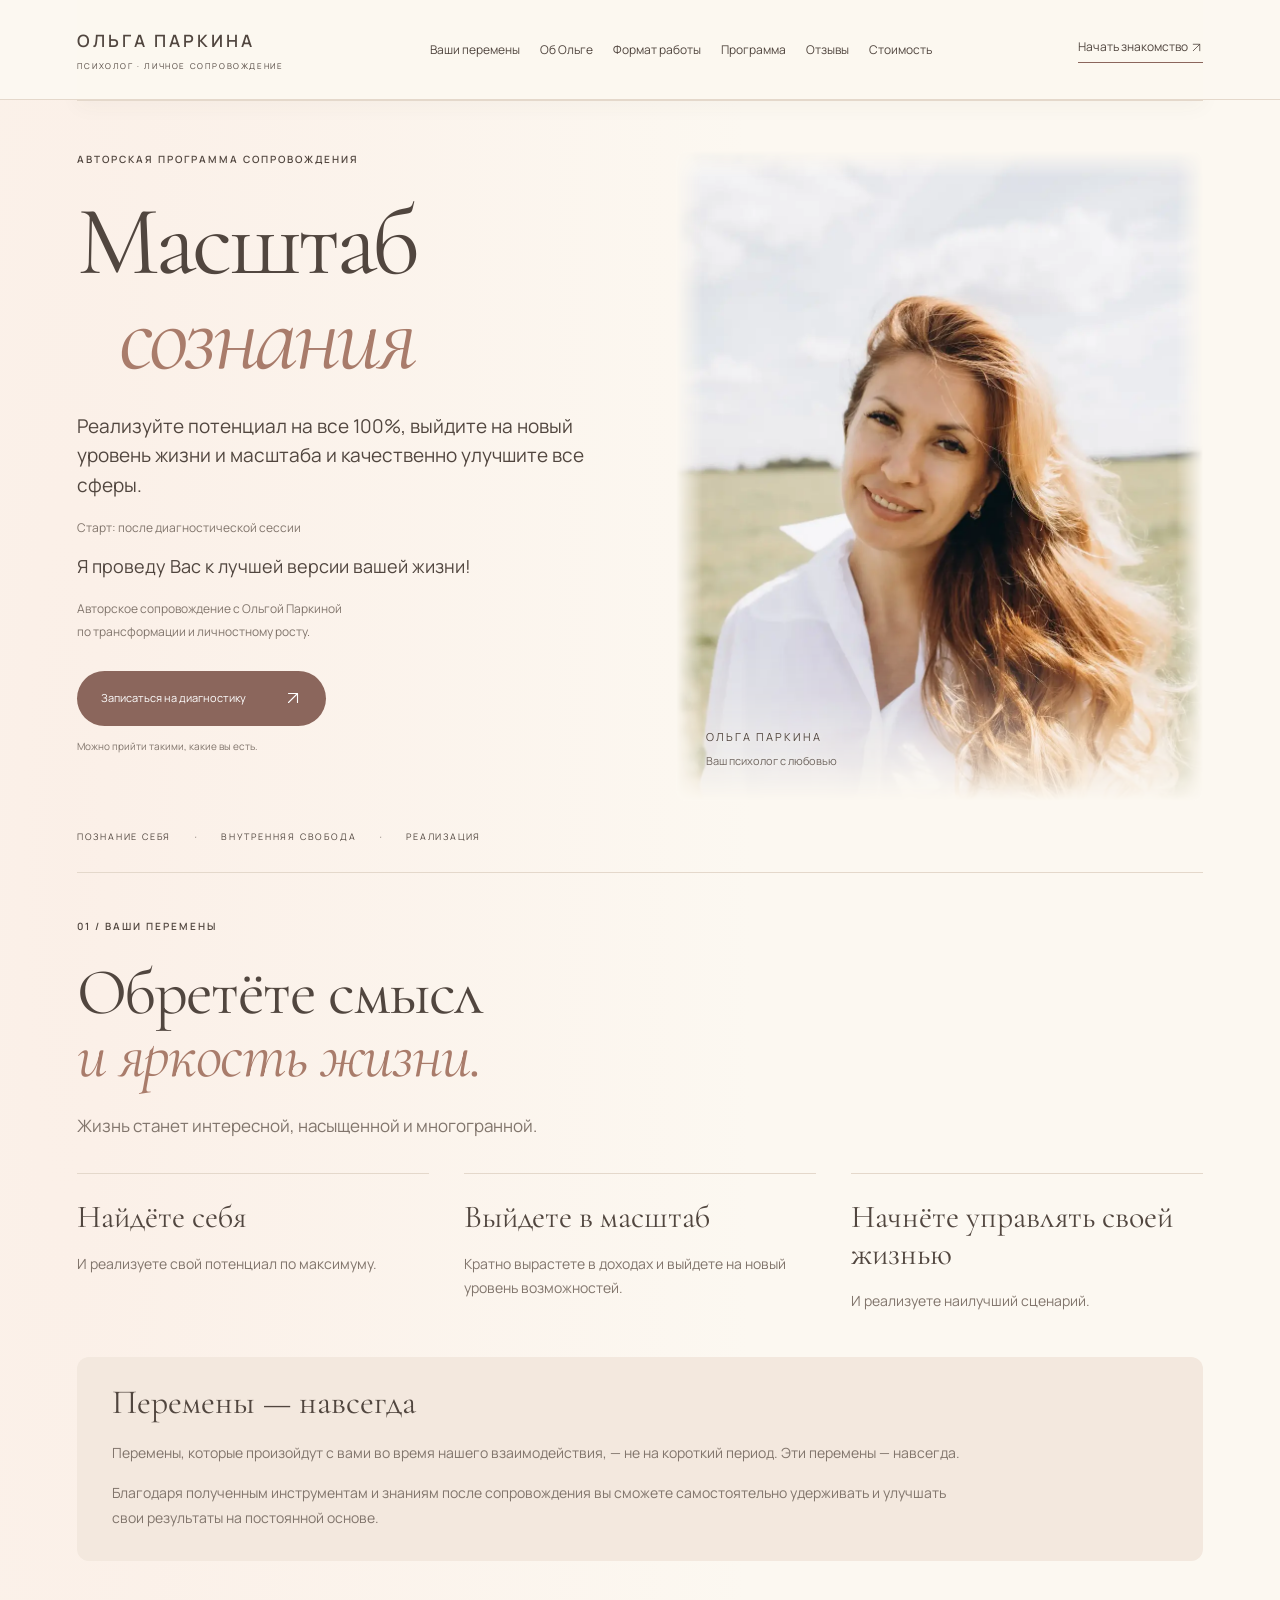
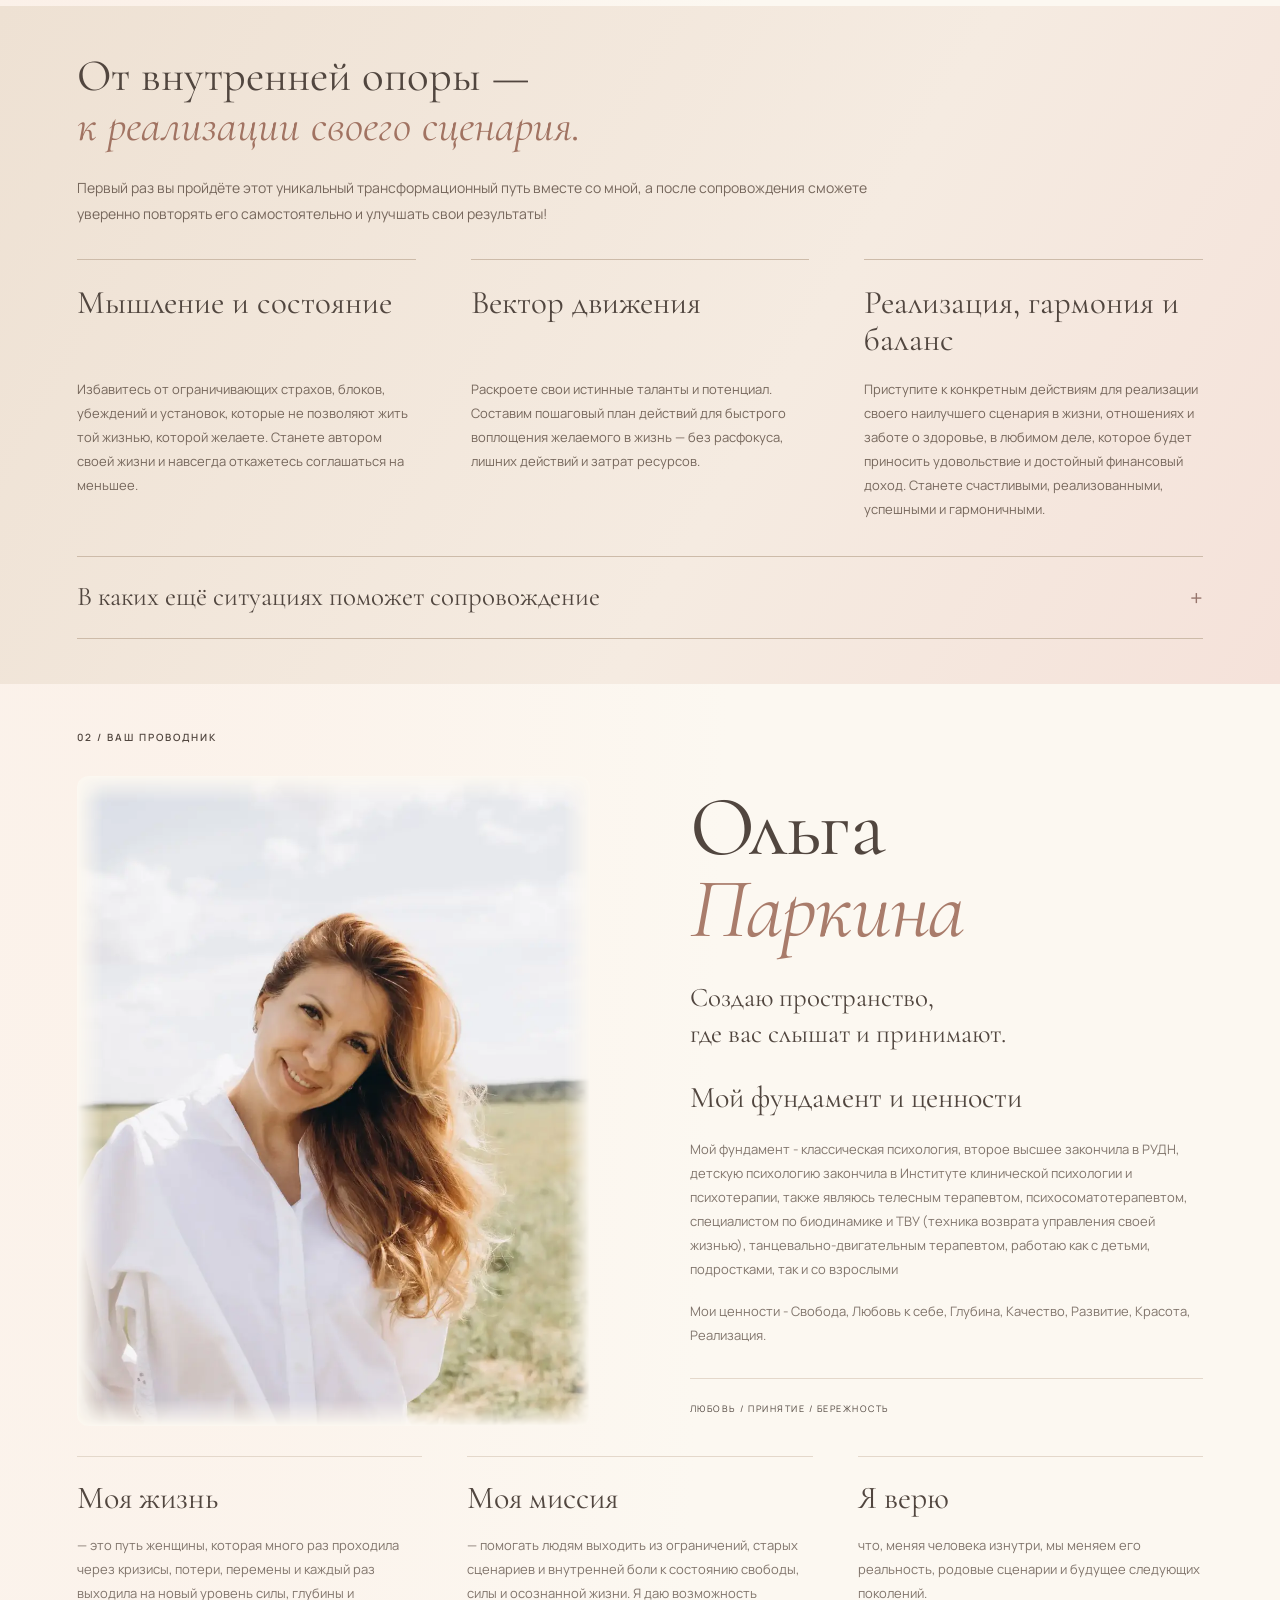
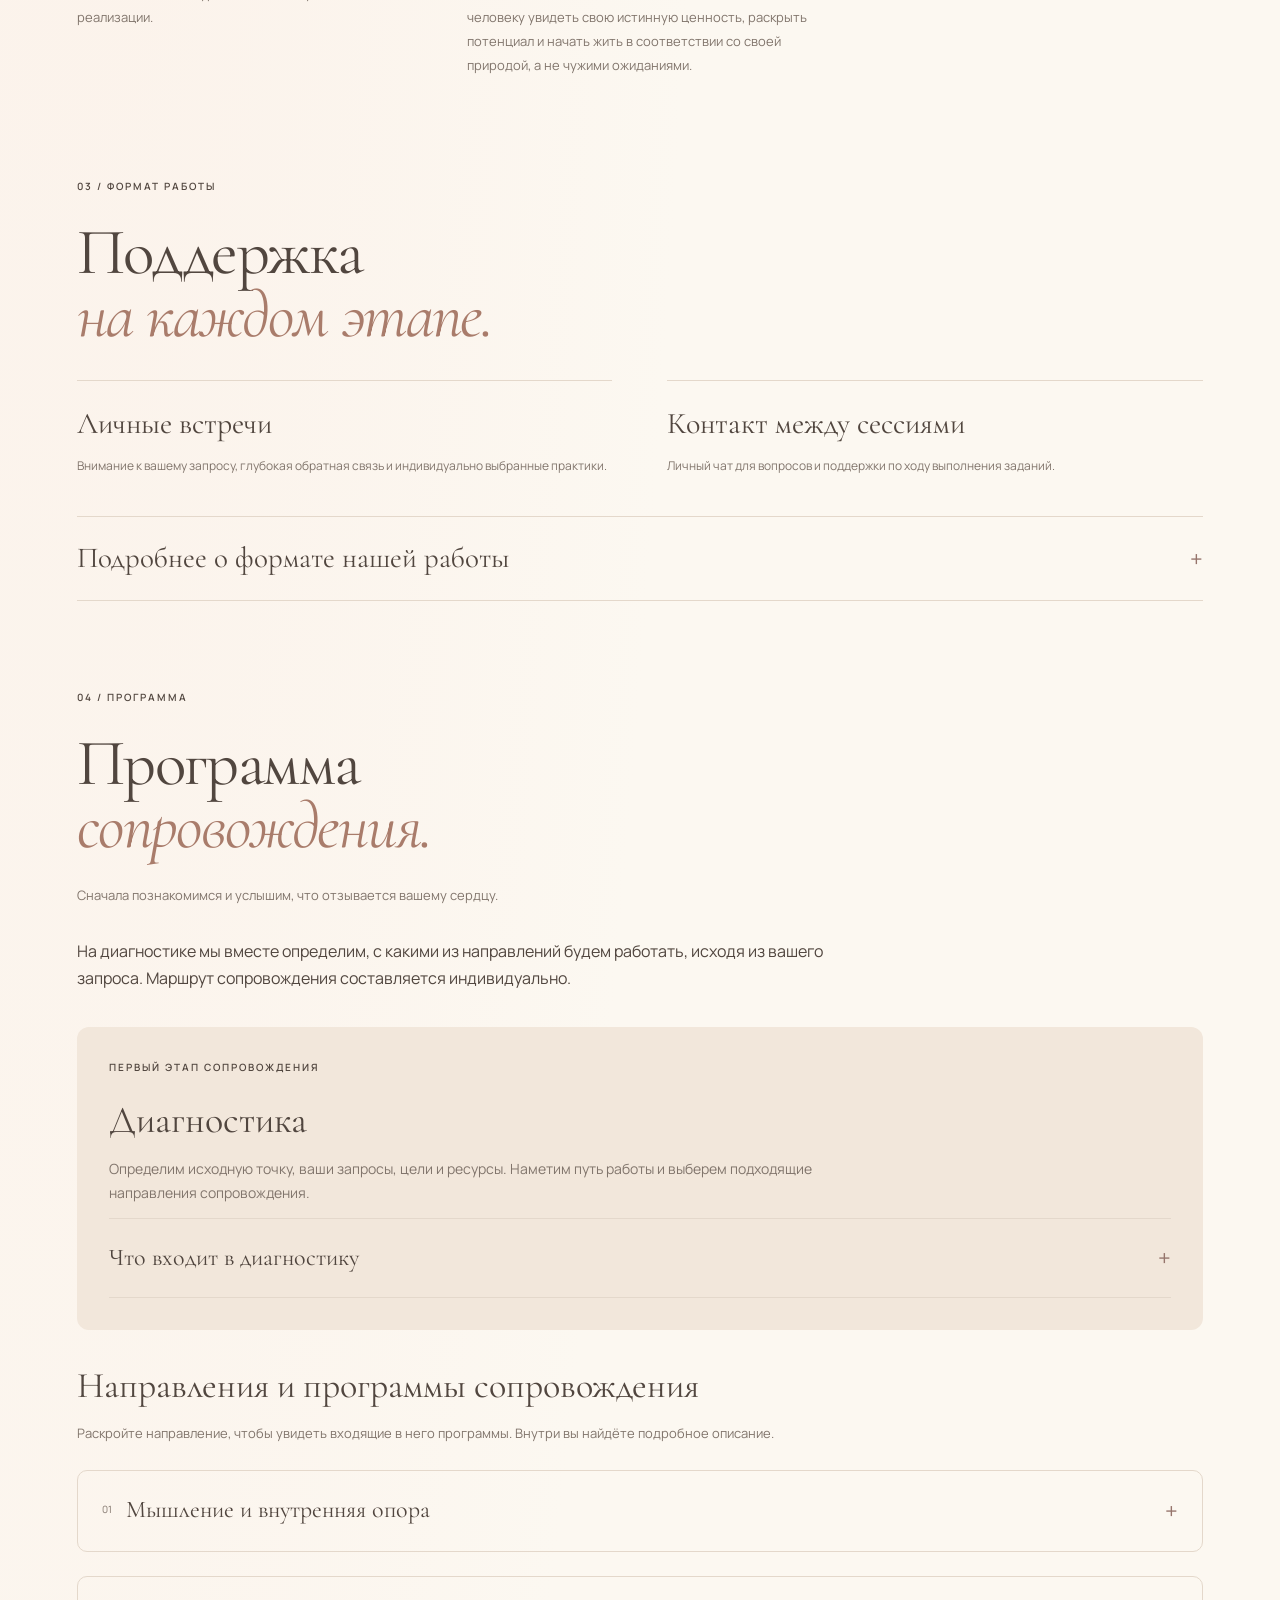
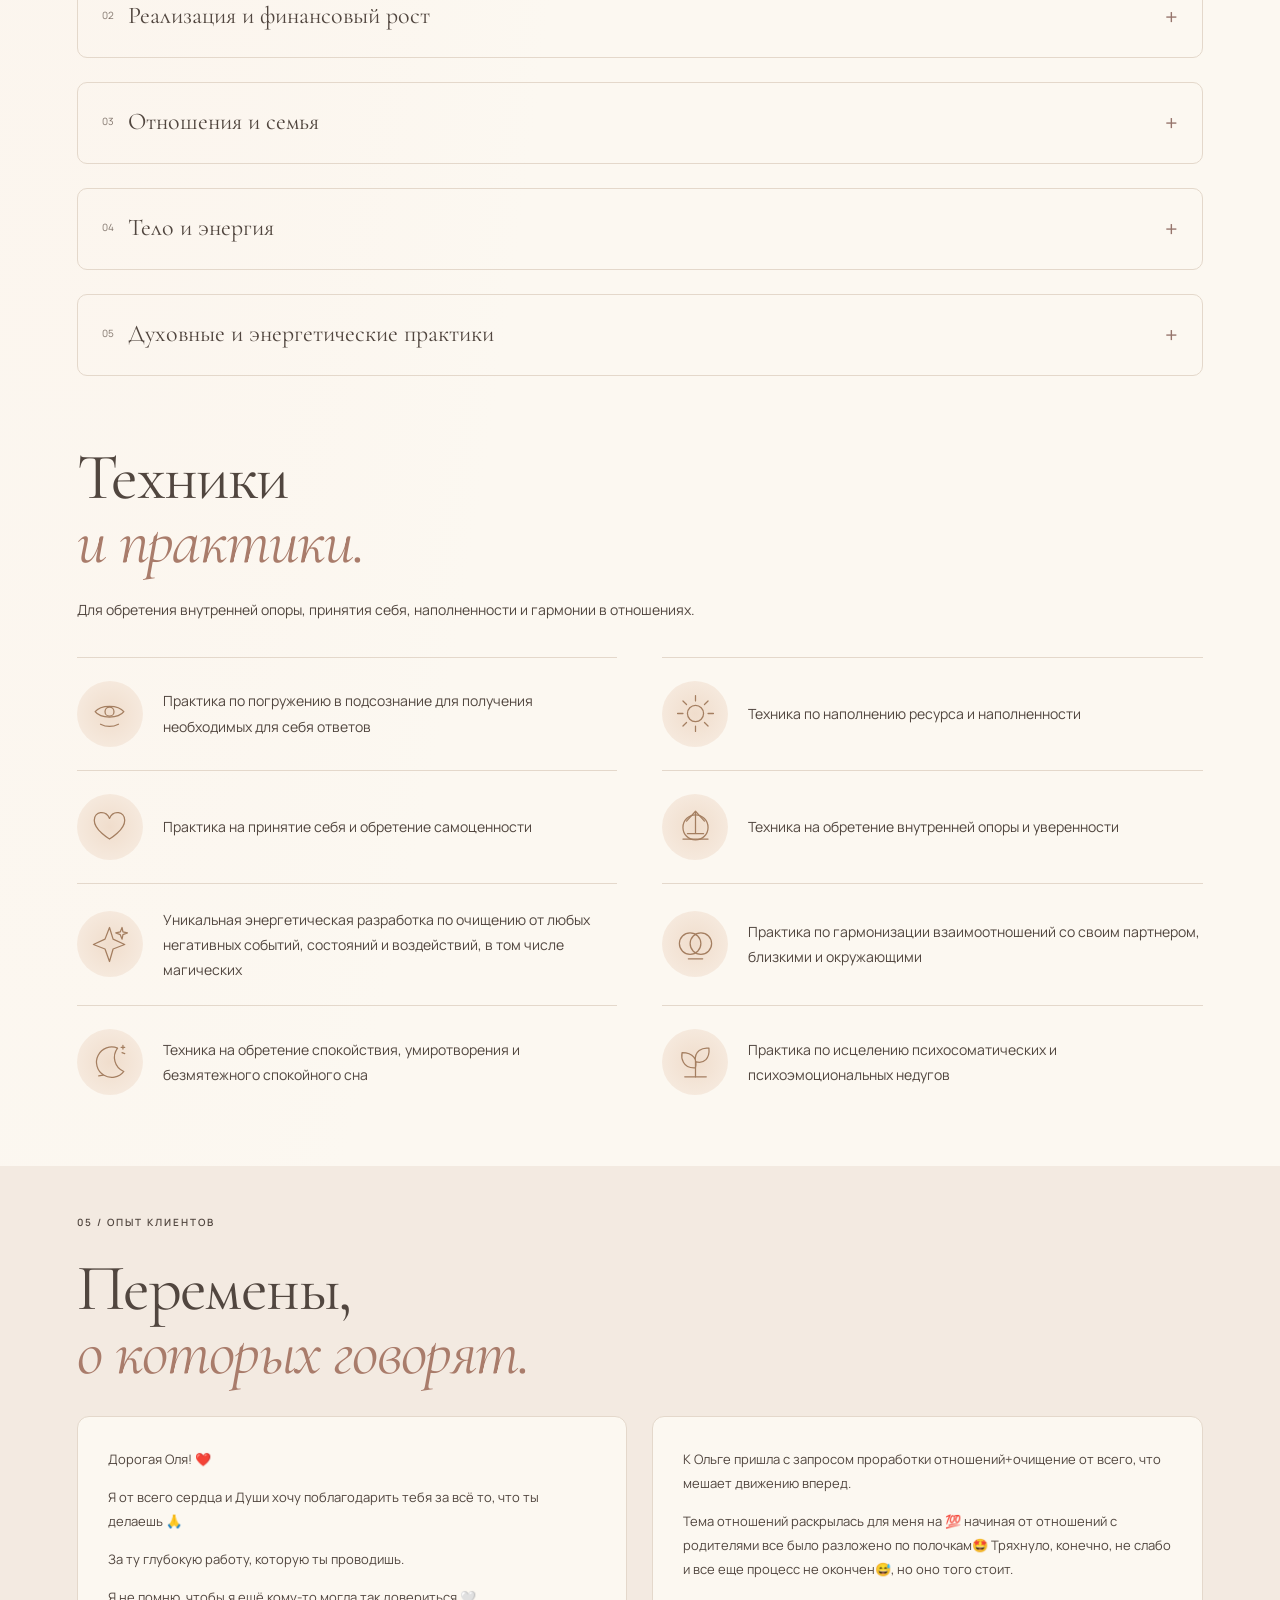
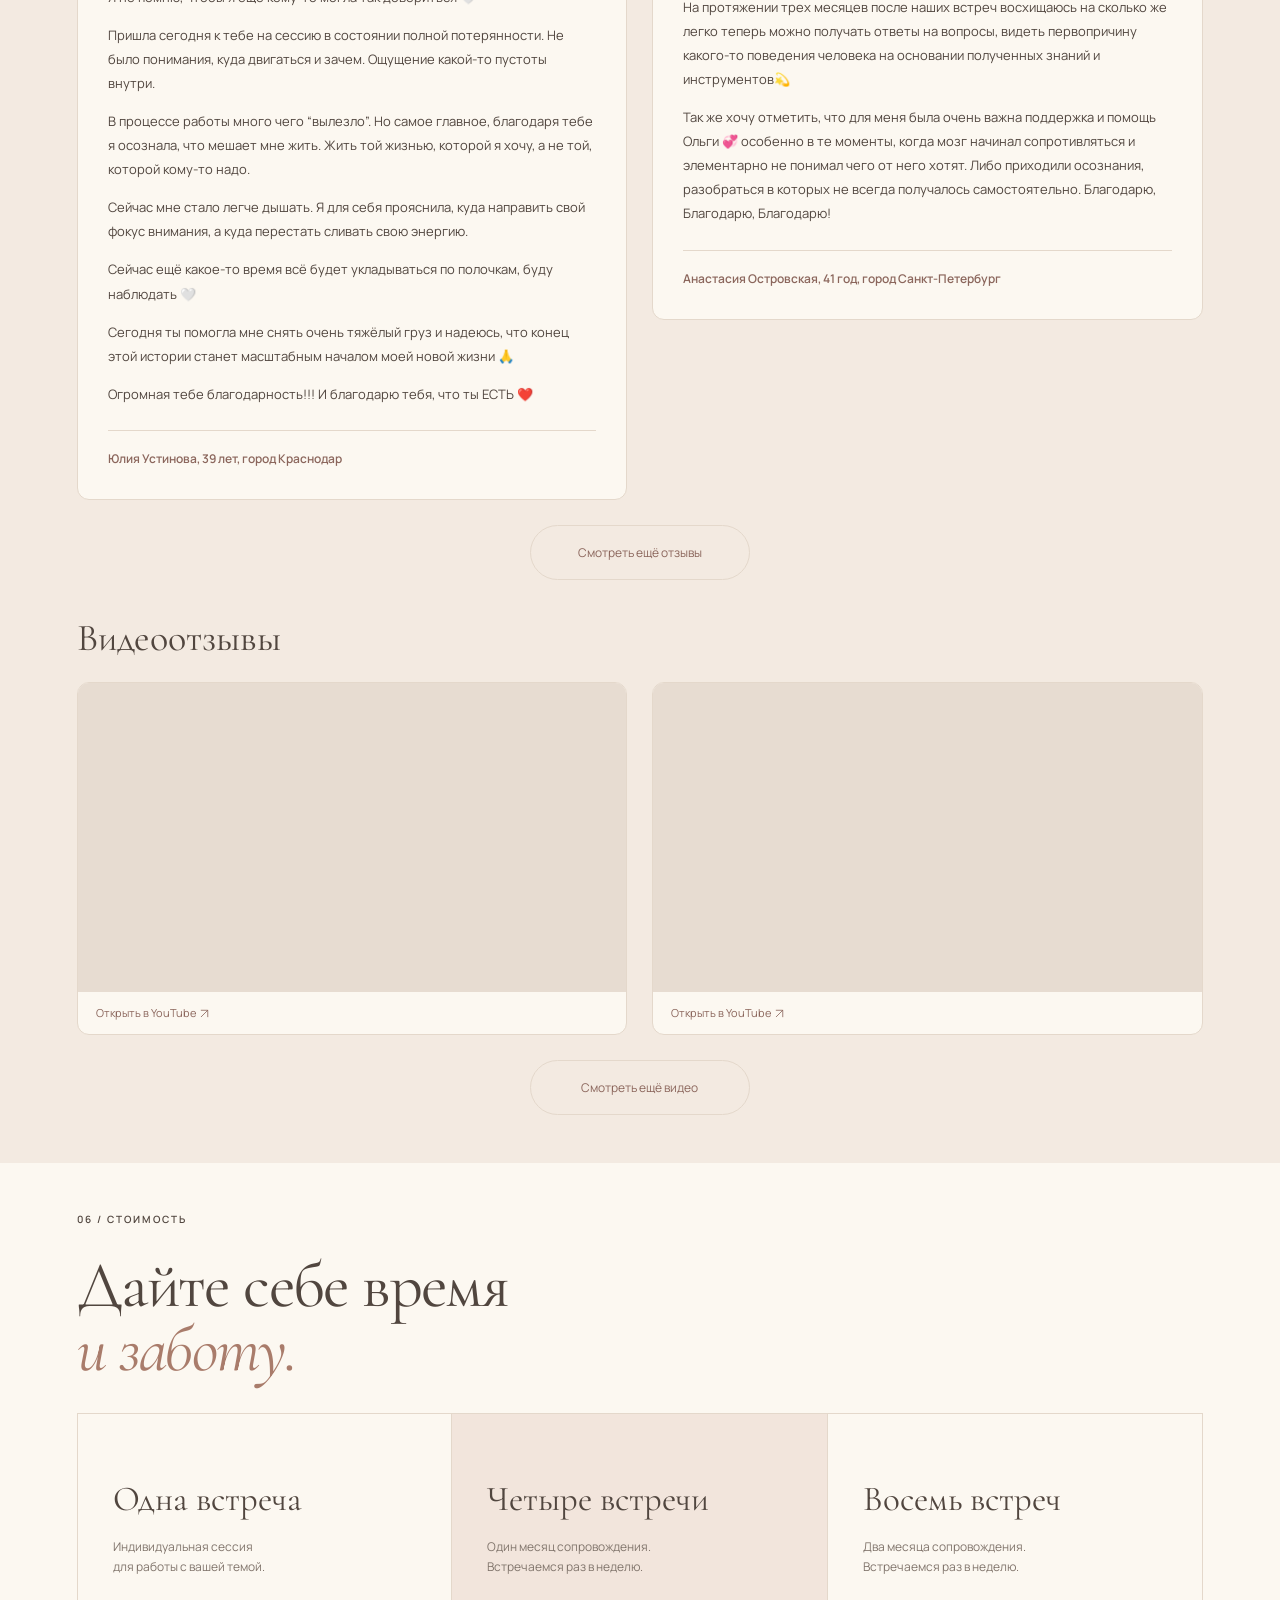
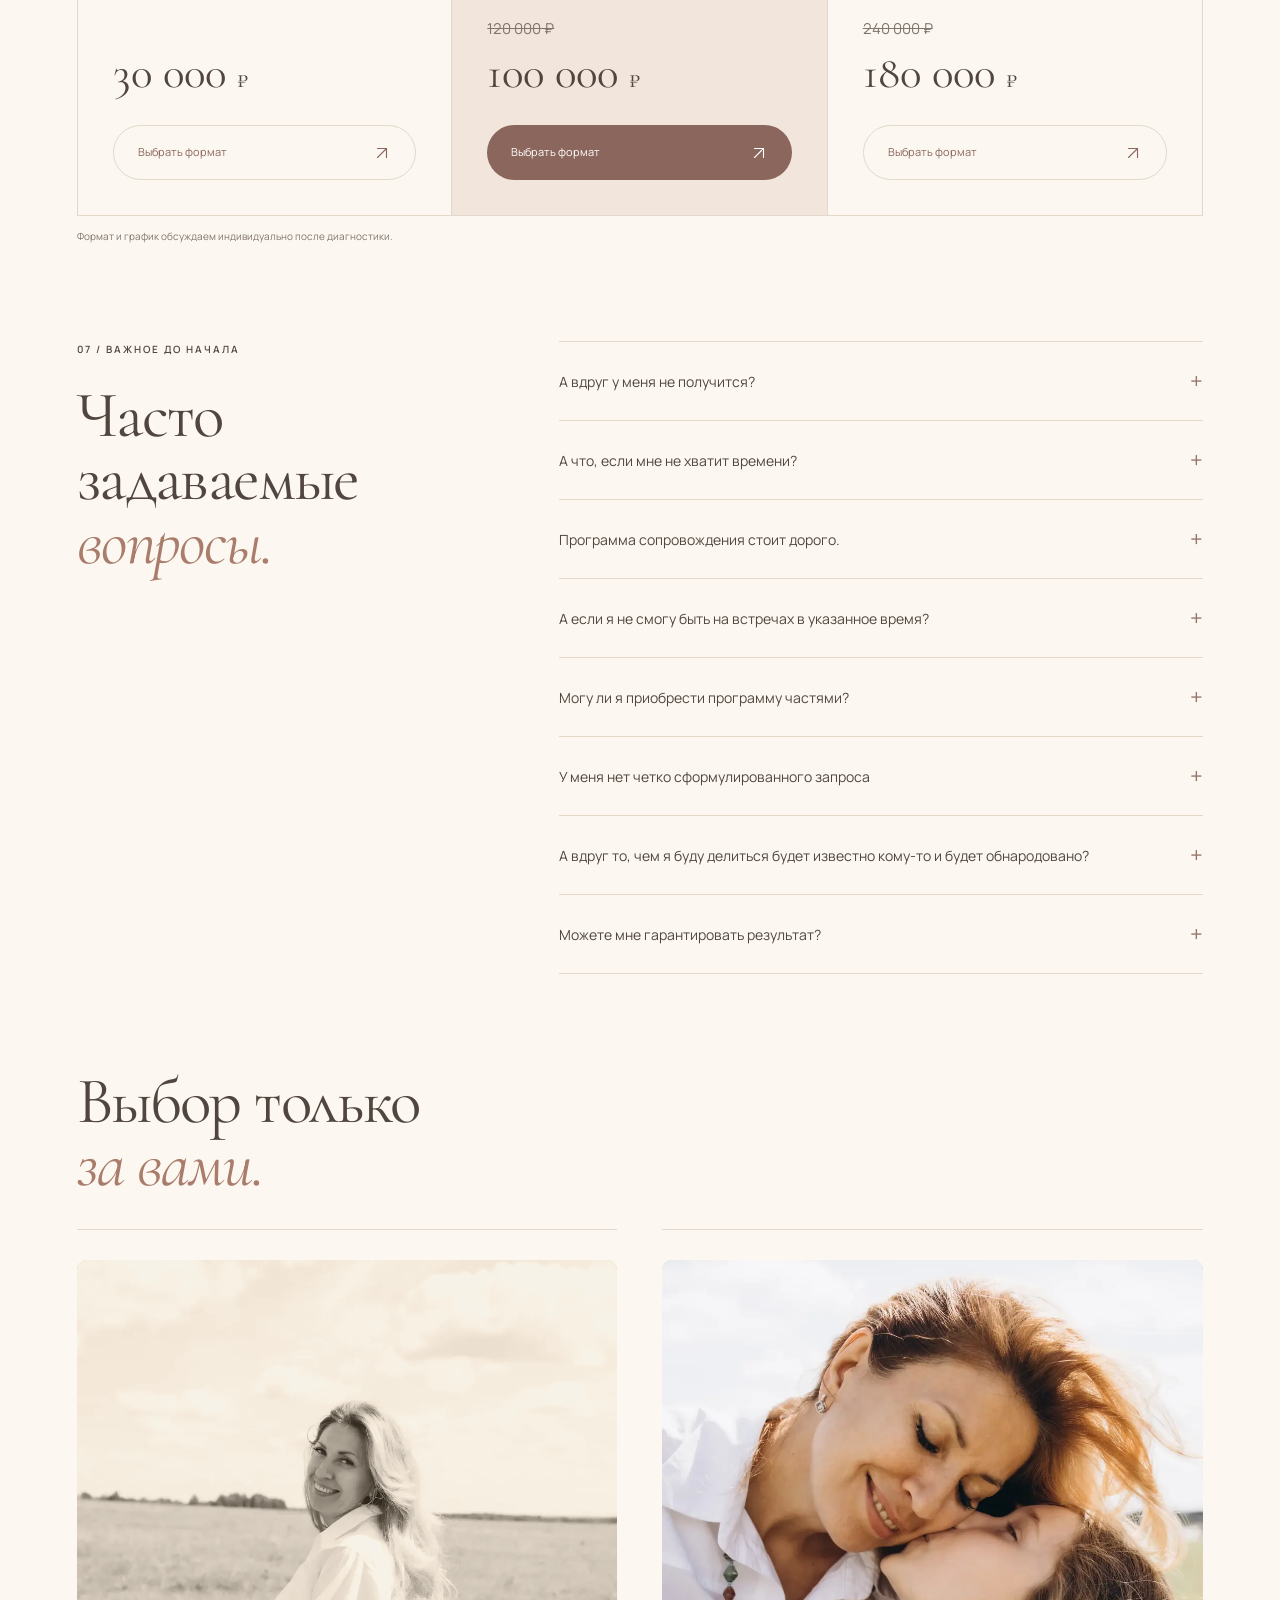
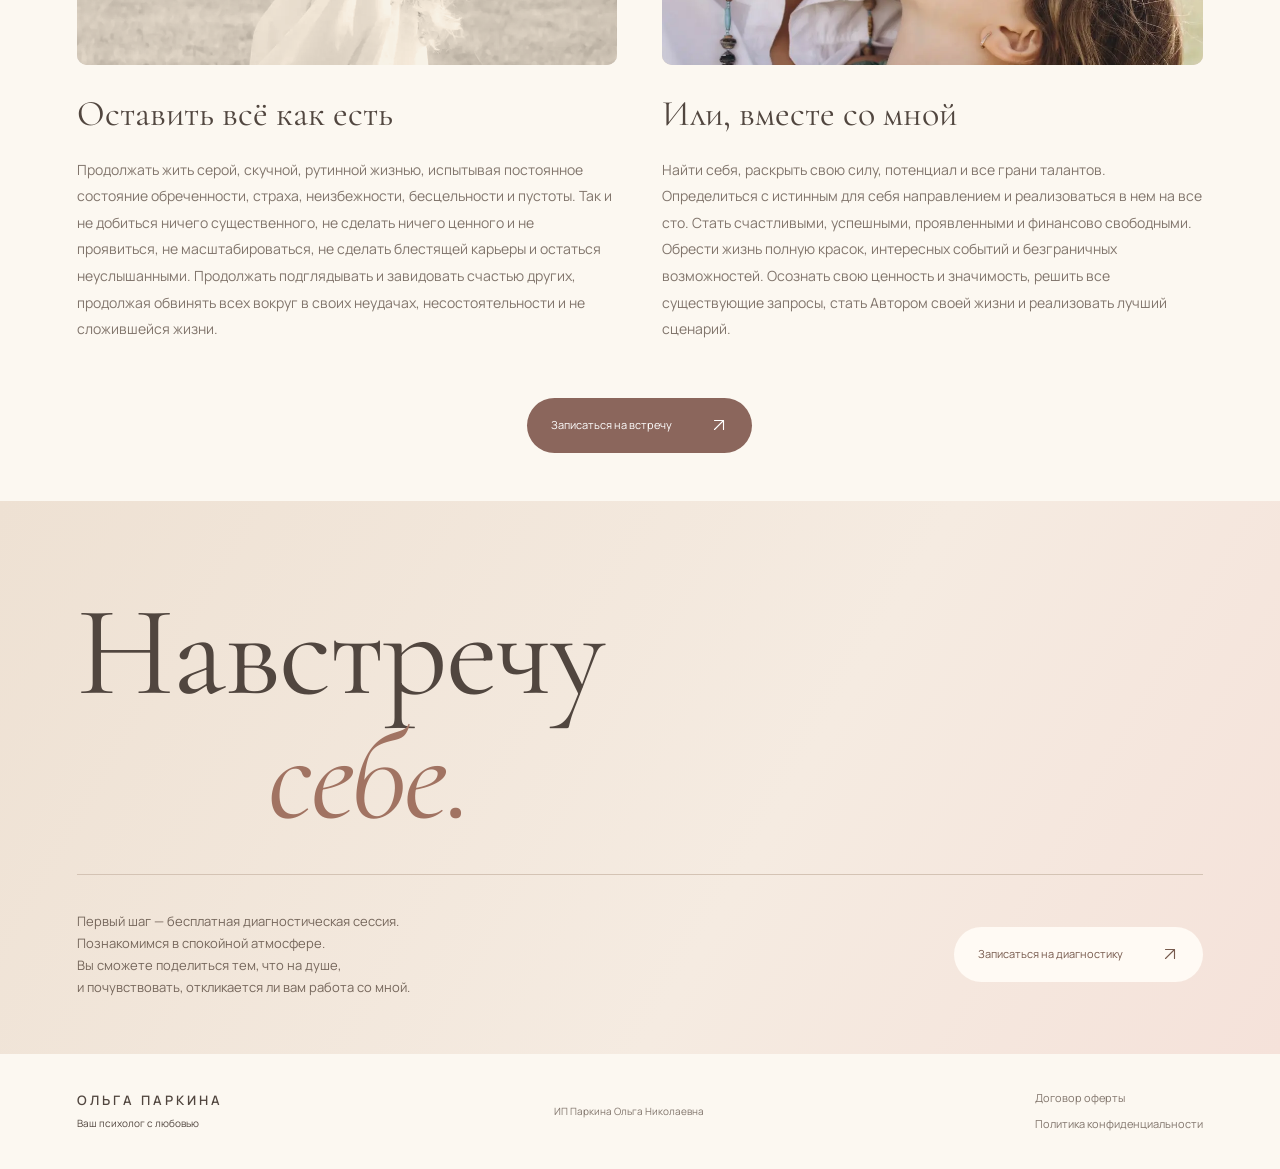
==== commit ea262df9: "Update index.html" ====
--- a/index.html
+++ b/index.html
@@ -11,5 +11,5 @@
 <section id="formats" class="section wrap"><div class="section-head"><p class="eyebrow">06 / СТОИМОСТЬ</p><h2>Дайте себе время<br><em>и заботу.</em></h2></div><div class="pricing"><article><h3>Одна встреча</h3><p>Индивидуальная сессия<br>для работы с вашей темой.</p><div class="price">30 000 <small>₽</small></div><a class="outline" href="https://forms.yandex.ru/u/6a3d4fcc02848f9a4766bef6" target="_blank" rel="noopener">Выбрать формат <svg class="link-arrow" viewBox="0 0 24 24" fill="none" stroke="currentColor" stroke-width="1.5" stroke-linecap="round" stroke-linejoin="round" aria-hidden="true"><path d="M6 18 18 6M6 6h12v12"/></svg></a></article><article class="featured"><h3>Четыре встречи</h3><p>Один месяц сопровождения.<br>Встречаемся раз в неделю.</p><div class="price"><del class="old-price" aria-label="Прежняя стоимость 120 000 рублей">120 000 ₽</del>100 000 <small>₽</small></div><a class="button" href="https://forms.yandex.ru/u/6a3d4fcc02848f9a4766bef6" target="_blank" rel="noopener">Выбрать формат <svg class="link-arrow" viewBox="0 0 24 24" fill="none" stroke="currentColor" stroke-width="1.5" stroke-linecap="round" stroke-linejoin="round" aria-hidden="true"><path d="M6 18 18 6M6 6h12v12"/></svg></a></article><article><h3>Восемь встреч</h3><p>Два месяца сопровождения.<br>Встречаемся раз в неделю.</p><div class="price"><del class="old-price" aria-label="Прежняя стоимость 240 000 рублей">240 000 ₽</del>180 000 <small>₽</small></div><a class="outline" href="https://forms.yandex.ru/u/6a3d4fcc02848f9a4766bef6" target="_blank" rel="noopener">Выбрать формат <svg class="link-arrow" viewBox="0 0 24 24" fill="none" stroke="currentColor" stroke-width="1.5" stroke-linecap="round" stroke-linejoin="round" aria-hidden="true"><path d="M6 18 18 6M6 6h12v12"/></svg></a></article></div><p class="micro">Формат и график обсуждаем индивидуально после диагностики.</p></section>
 <section class="faq section wrap"><div><p class="eyebrow">07 / ВАЖНОЕ ДО НАЧАЛА</p><h2>Часто задаваемые<br><em>вопросы.</em></h2></div><div><details><summary>А вдруг у меня не получится? <b>+</b></summary><div class="expanded-copy"><p>А что если получится?  Как вы узнаете, если не попробуете? Почему у других получается, а у вас не получится? Если вы будете четко выполнять все рекомендации, вовлекаться в процесс и действовать в процесс с полным включением - у вас все получится, даже не сомневайтесь!</p></div></details><details><summary>А что, если мне не хватит времени? <b>+</b></summary><div class="expanded-copy"><p>Времени всегда не хватает. Но если вы хотите решить свои существующие запросы, которые не решались месяцами и возможно годами очень важно научиться расставлять приоритеты и научиться отказываться от меньшего в пользу большего, если вы конечно заинтересованы в благополучных для себя исходах.</p><p>А если нет времени сейчас, то его никогда и не будет, как и трансформаций и изменений, которые неизбежно приведут вас к счастливой, интересной, вкусной жизни.</p><p>Нет времени, нет изменений, нет осознанности, нет новой версии жизни, которая только и остается вашей мечтой, нет желаемой ветки реальности.</p></div></details><details><summary>Программа сопровождения стоит дорого. <b>+</b></summary><div class="expanded-copy"><p>То, что мы будем делать с вами не измеряется деньгами - это бесценно. Вы развернете свою жизнь на 180 градусов, как говорят мои клиенты “а что так можно было?”</p><p>Программа сопровождения - это ваши инвестиции в ваше будущее и ваши же изменения в жизни - головокружительная карьера, здоровье ваше и ваших детей, новый уровень дохода, счастливые и гармоничные отношения, встреча со второй половиной, рождение детей и так далее.</p></div></details><details><summary>А если я не смогу быть на встречах в указанное время? <b>+</b></summary><div class="expanded-copy"><p>Работа осуществляется в индивидуальном формате, поэтому мы подберем подходящие дни и часы, удобные для каждой из сторон, поэтому можно не беспокоиться, что что-то будет упущено.</p></div></details><details><summary>Могу ли я приобрести программу частями? <b>+</b></summary><div class="expanded-copy"><p>Да, безусловно, такой вариант с моей стороны предоставляется, у вас есть возможность приобрести сопровождение в разрезе двух или одного месяца. Важно понимать, что самые фундаментальные, стойкие и глобальные результаты получаются при комплексном подходе, который я разработала для формата взаимодействия — два месяца, вложив все свои знания, навыки и опыт, чтобы результат стал глубоким и долгосрочным. Поэтому выбор только за вами.</p></div></details><details><summary>У меня нет четко сформулированного запроса <b>+</b></summary><div class="expanded-copy"><p>Наша работа всегда начинается с глубинной диагностики, на которой мы как раз и определяемся с первичными запросами и с теми, с которыми будем работать в последующем. Поэтому совсем не обязательно иметь четкий запрос - главное иметь желание и готовность включиться в необходимые процессы.</p></div></details><details><summary>А вдруг то, чем я буду делиться будет известно кому-то и будет обнародовано? <b>+</b></summary><div class="expanded-copy"><p>Всё, что мы обсуждаем на встречах, строго конфиденциально.</p></div></details><details><summary>Можете мне гарантировать результат? <b>+</b></summary><div class="expanded-copy"><p>Результат гарантировать можете только вы, своим стремлением, желанием, доверием и включенностью. Со своей стороны я гарантирую, что применяю только проверенные, актуальные, работающие и эффективные техники, практики, методологии и приемы, благодаря которым не получить желаемый результат практически невозможно.</p></div></details></div></section>
 <section id="choice" class="section wrap choice"><div class="section-head"><h2>Выбор только<br><em>за вами.</em></h2></div><div class="choice-grid"><article><div class="choice-image choice-muted"><img src="assets/choice-stay.webp" alt="Ольга Паркина — фотография из исходного блока выбора" loading="lazy"></div><h3>Оставить всё как есть</h3><p>Продолжать жить серой, скучной, рутинной жизнью, испытывая постоянное состояние обреченности, страха, неизбежности, бесцельности и пустоты. Так и не добиться ничего существенного, не сделать ничего ценного и не проявиться, не масштабироваться, не сделать блестящей карьеры и остаться неуслышанными. Продолжать подглядывать и завидовать счастью других, продолжая обвинять всех вокруг в своих неудачах, несостоятельности и не сложившейся жизни.</p></article><article><div class="choice-image"><img src="assets/choice-together.webp" alt="Ольга Паркина — вместе навстречу переменам" loading="lazy"></div><h3>Или, вместе со мной</h3><p>Найти себя, раскрыть свою силу, потенциал и все грани талантов. Определиться с истинным для себя направлением и реализоваться в нем на все сто. Стать счастливыми, успешными, проявленными и финансово свободными. Обрести жизнь полную красок, интересных событий и безграничных возможностей. Осознать свою ценность и значимость, решить все существующие запросы, стать Автором своей жизни и реализовать лучший сценарий.</p></article></div><div class="choice-action"><a class="button" href="https://forms.yandex.ru/u/6a3d4fcc02848f9a4766bef6" target="_blank" rel="noopener">Записаться на встречу <span><svg class="link-arrow" viewBox="0 0 24 24" fill="none" stroke="currentColor" stroke-width="1.5" stroke-linecap="round" stroke-linejoin="round" aria-hidden="true"><path d="M6 18 18 6M6 6h12v12"/></svg></span></a></div></section>
-<section id="contact" class="contact dark"><div class="wrap"><p class="eyebrow">ПЕРВАЯ ВСТРЕЧА — С ТЕПЛОМ И ВНИМАНИЕМ</p><h2>Навстречу<br><em>себе.</em></h2><div class="contact-bottom"><p>Первый шаг — бесплатная диагностическая сессия.<br>Познакомимся в спокойной атмосфере.<br>Вы сможете поделиться тем, что на душе,<br>и почувствовать, откликается ли вам работа со мной.</p><a class="button light" href="https://forms.yandex.ru/u/6a3d4fcc02848f9a4766bef6" target="_blank" rel="noopener">Записаться на диагностику <span><svg class="link-arrow" viewBox="0 0 24 24" fill="none" stroke="currentColor" stroke-width="1.5" stroke-linecap="round" stroke-linejoin="round" aria-hidden="true"><path d="M6 18 18 6M6 6h12v12"/></svg></span></a></div></div></section></main>
+<section id="contact" class="contact dark"><div class="wrap"><h2>Навстречу<br><em>себе.</em></h2><div class="contact-bottom"><p>Первый шаг — бесплатная диагностическая сессия.<br>Познакомимся в спокойной атмосфере.<br>Вы сможете поделиться тем, что на душе,<br>и почувствовать, откликается ли вам работа со мной.</p><a class="button light" href="https://forms.yandex.ru/u/6a3d4fcc02848f9a4766bef6" target="_blank" rel="noopener">Записаться на диагностику <span><svg class="link-arrow" viewBox="0 0 24 24" fill="none" stroke="currentColor" stroke-width="1.5" stroke-linecap="round" stroke-linejoin="round" aria-hidden="true"><path d="M6 18 18 6M6 6h12v12"/></svg></span></a></div></div></section></main>
 <footer class="footer wrap"><a class="brand" href="#">ОЛЬГА ПАРКИНА<span>Ваш психолог с любовью</span></a><p>ИП Паркина Ольга Николаевна</p><div class="legal-links"><a href="offer.html">Договор оферты</a><a href="privacy.html">Политика конфиденциальности</a></div></footer><script src="reviews.js" defer></script><script src="navigation.js" defer></script></body></html>
